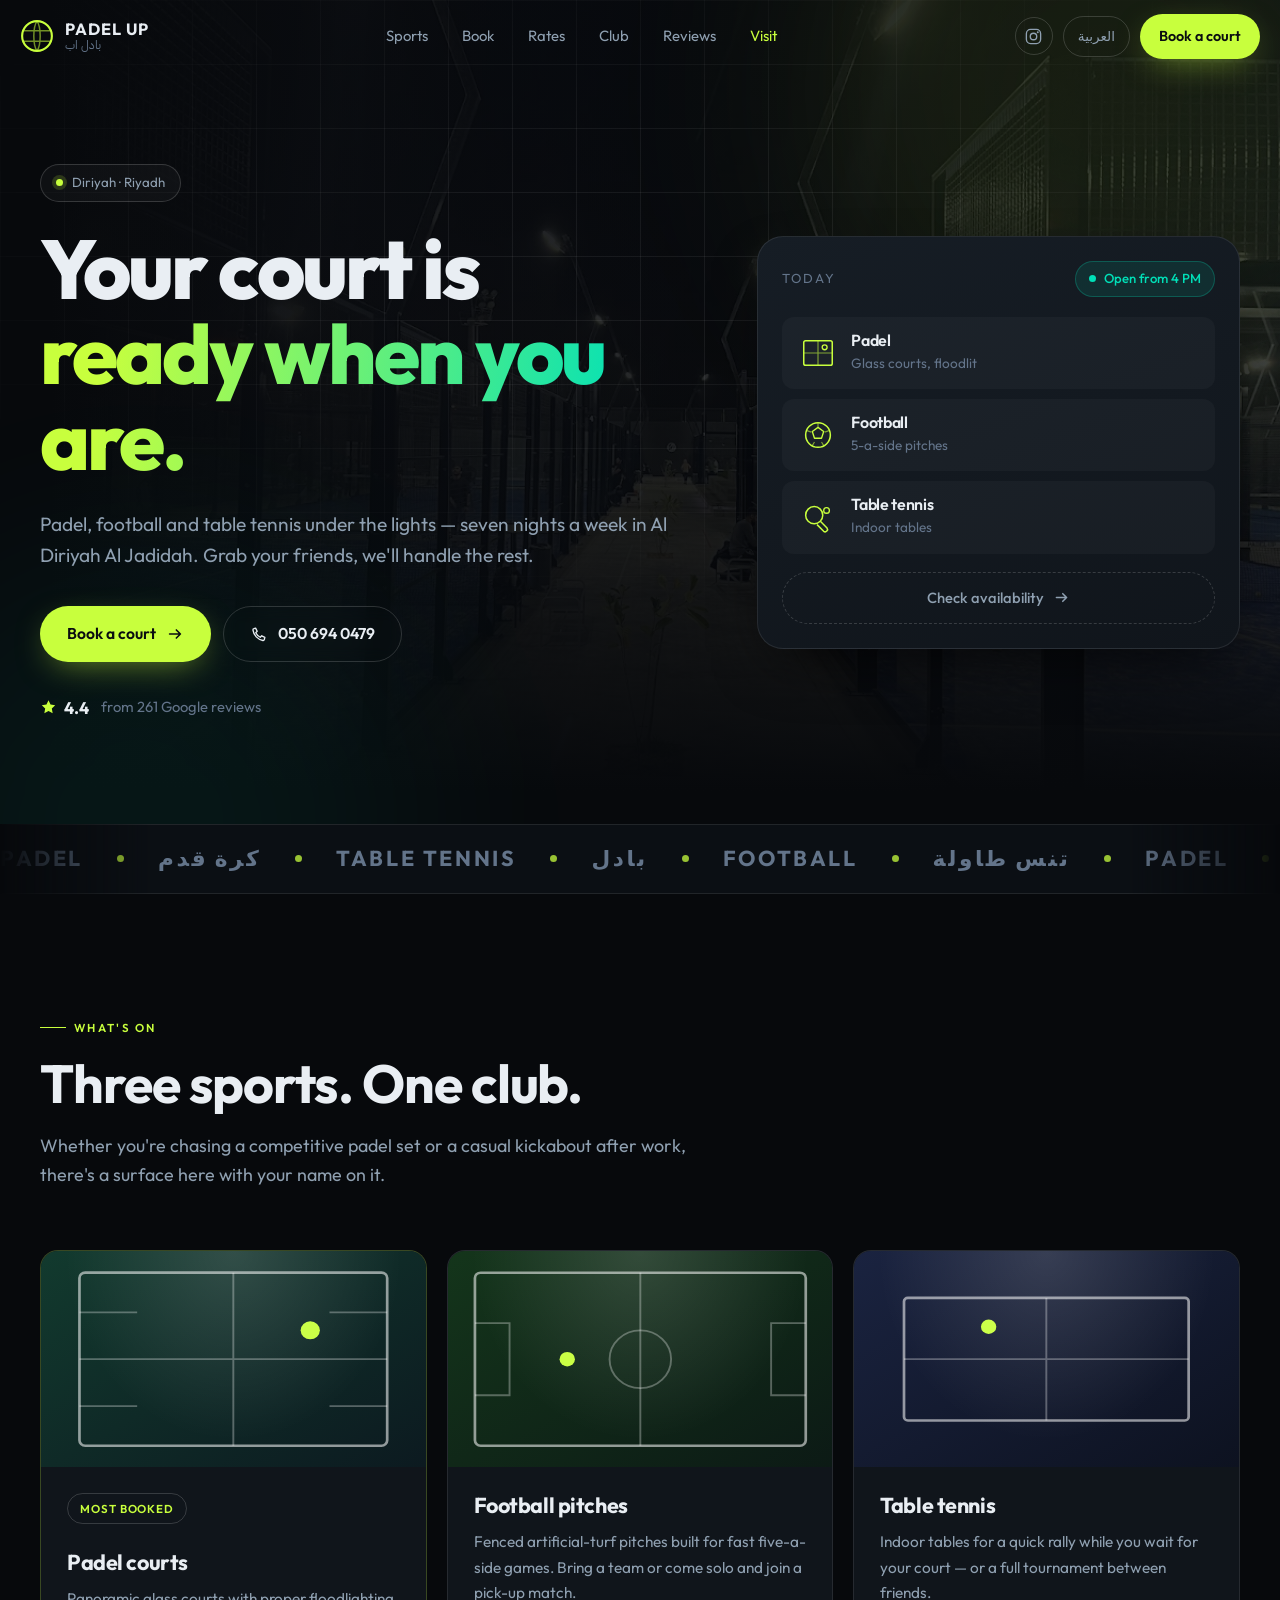
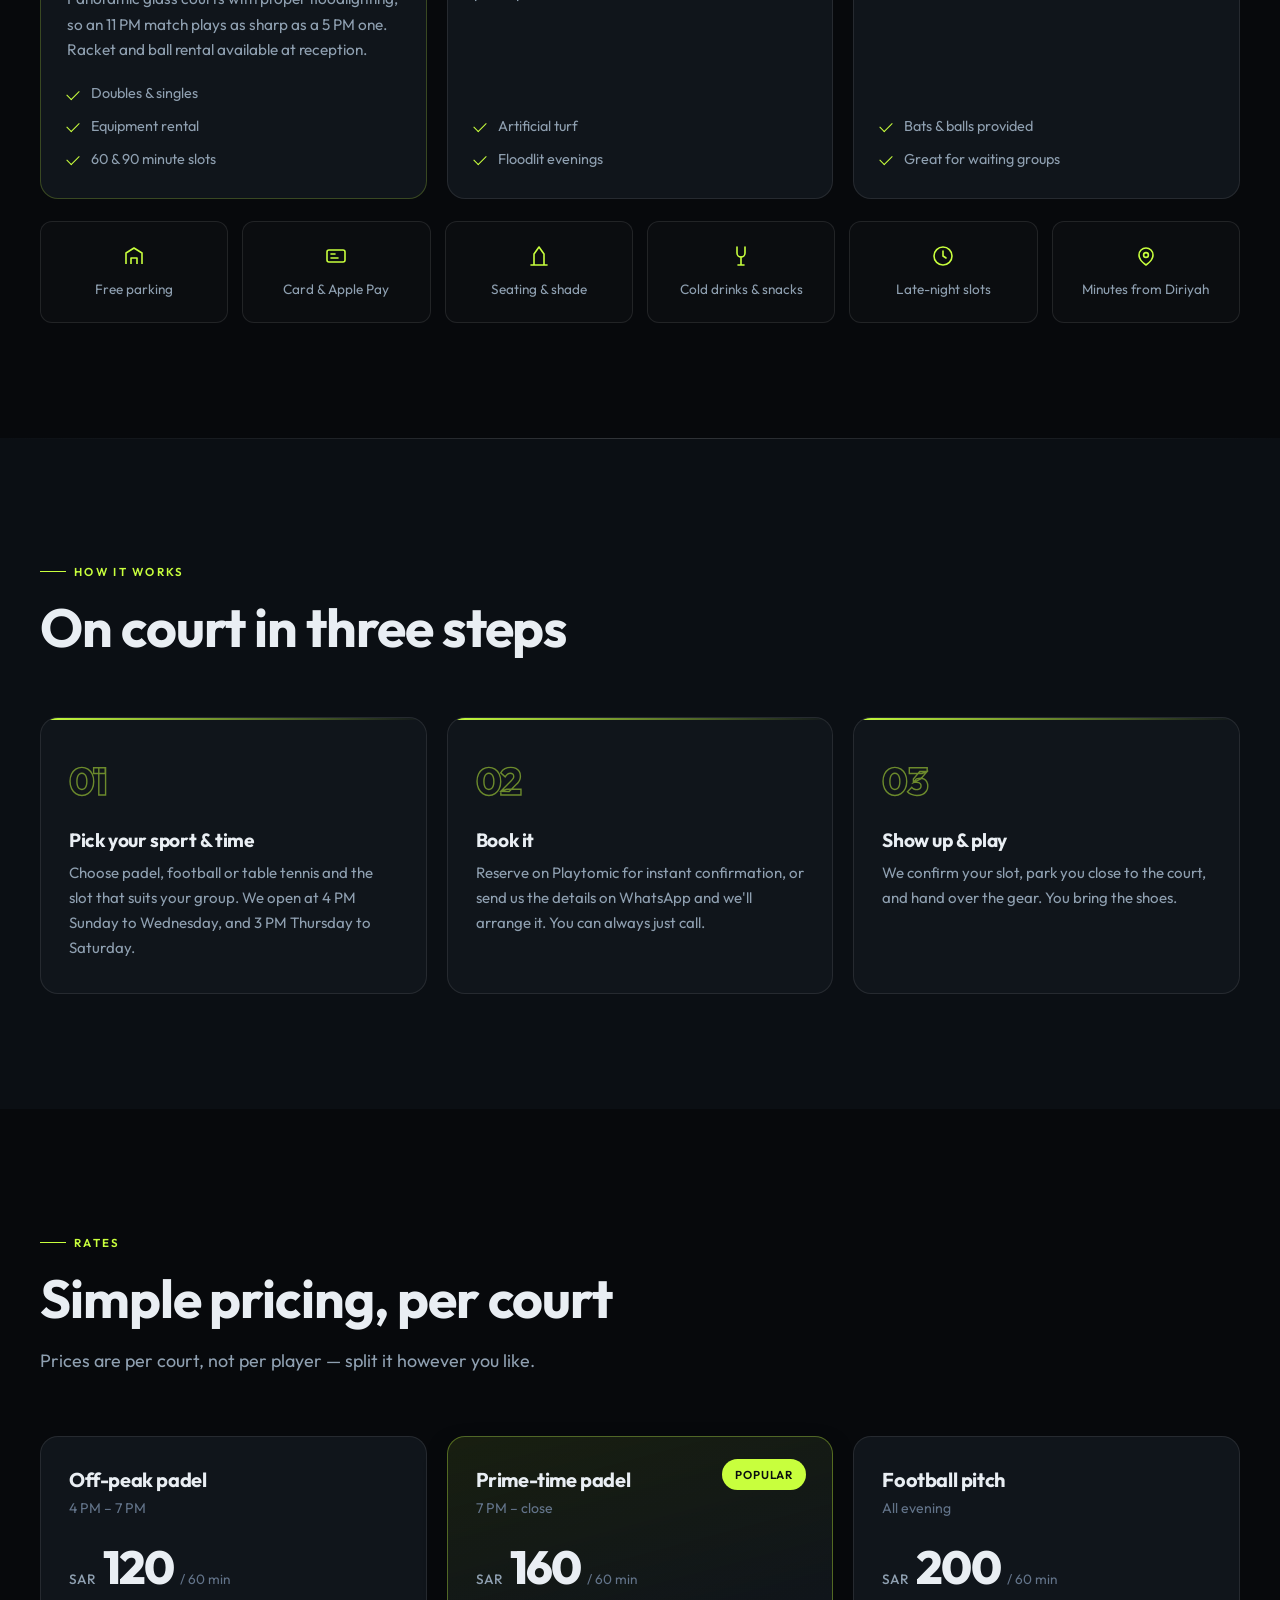
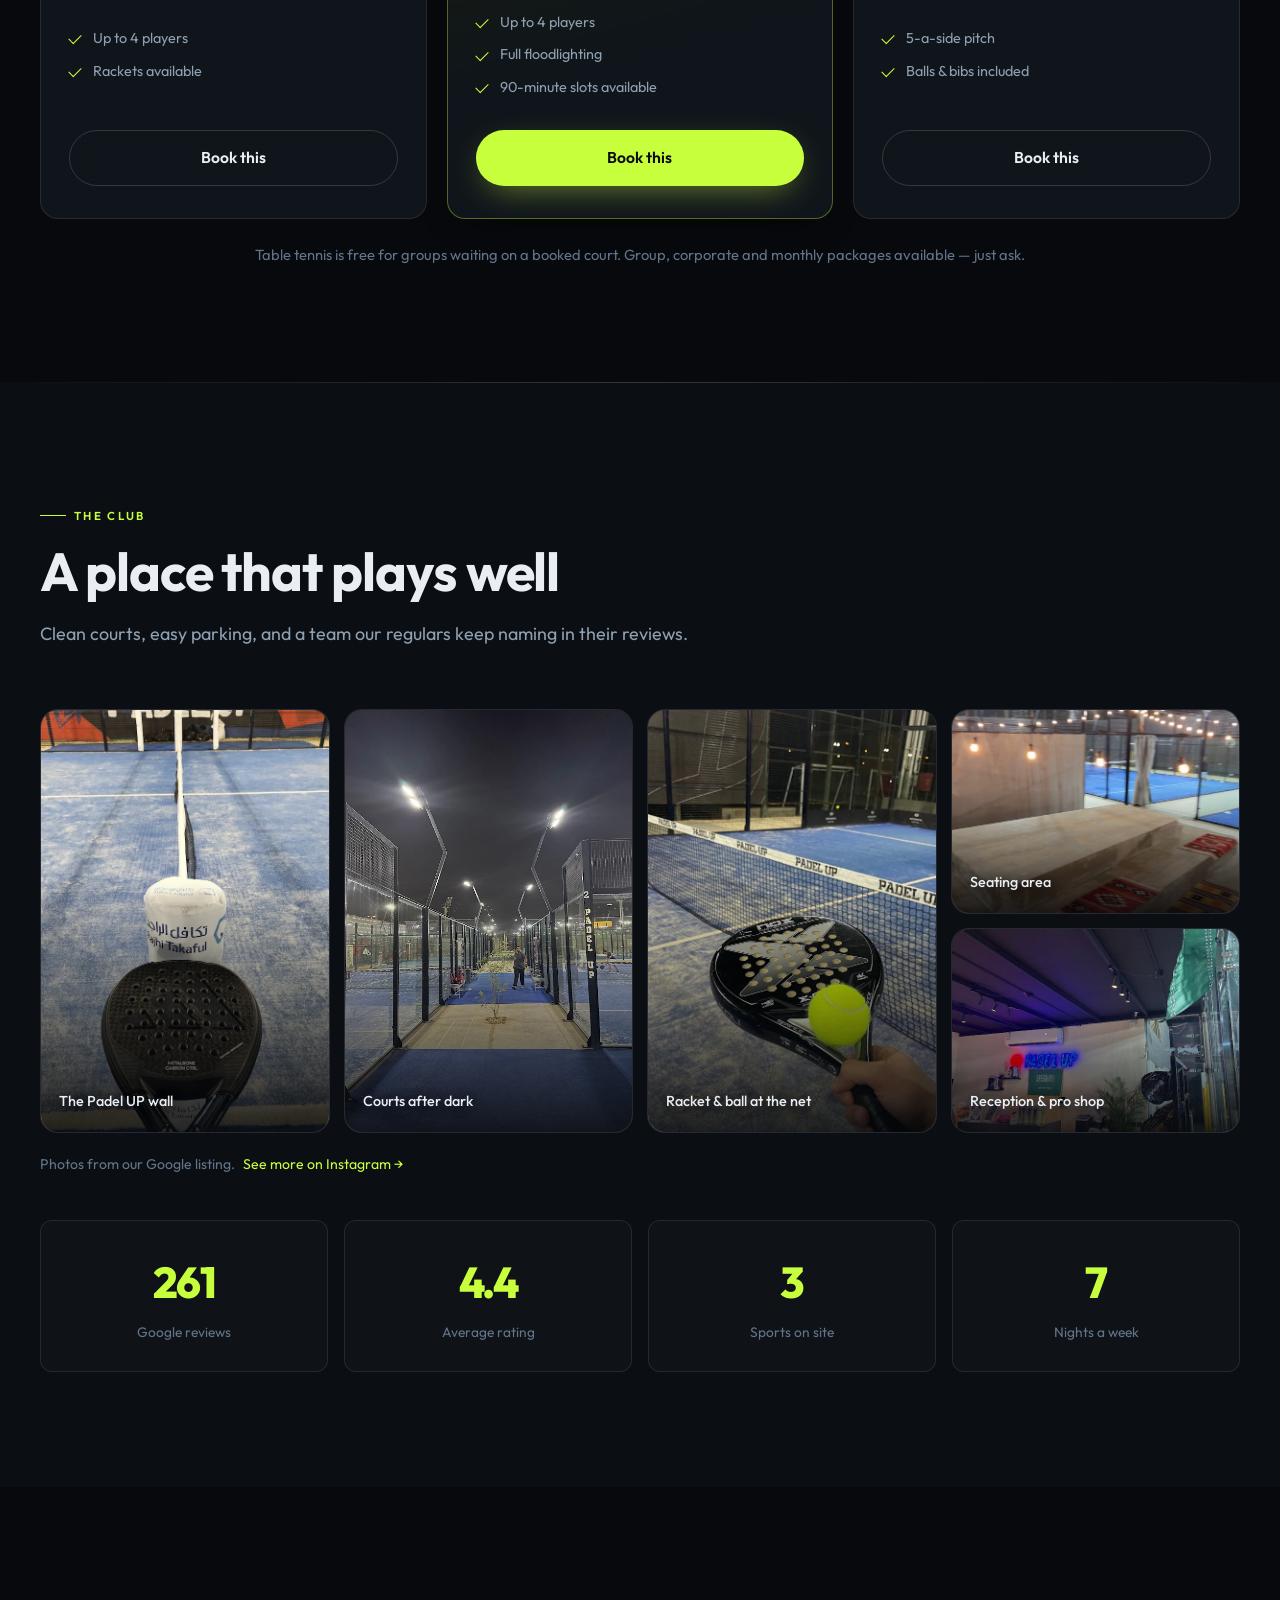
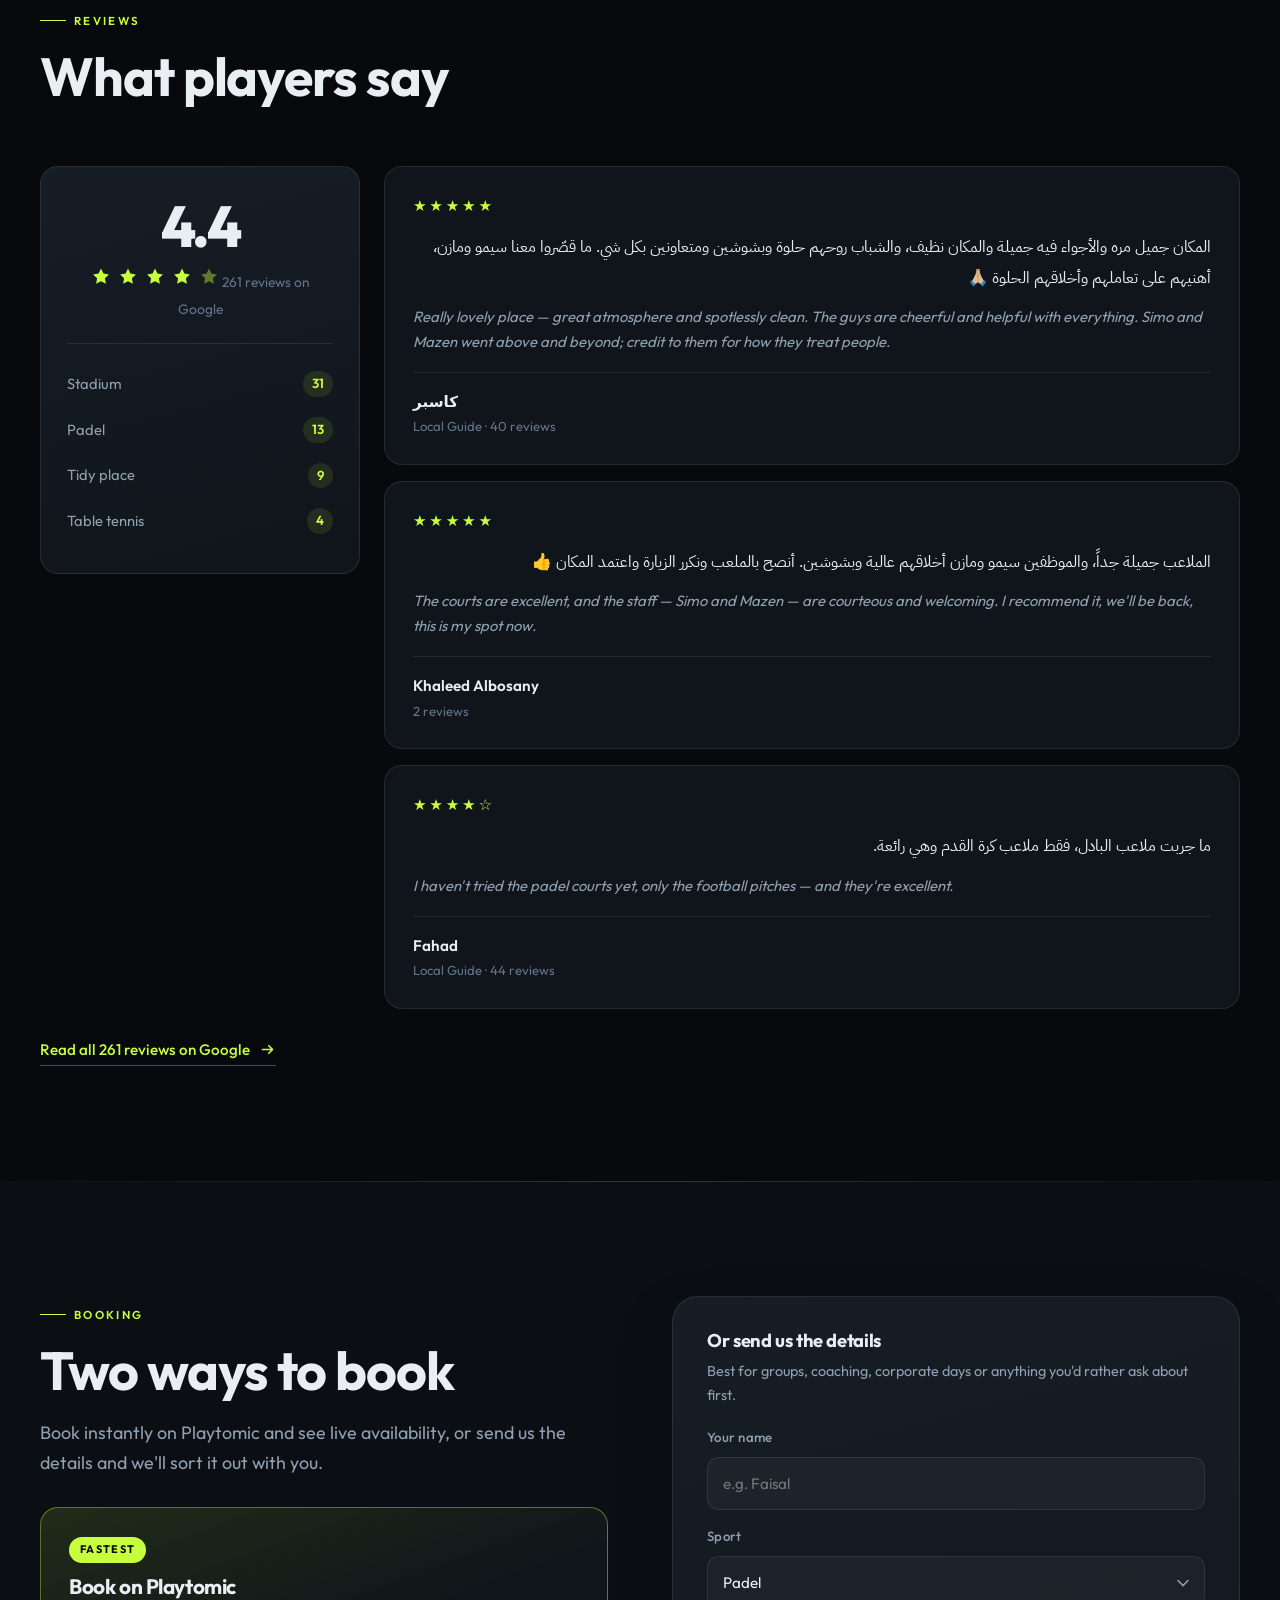
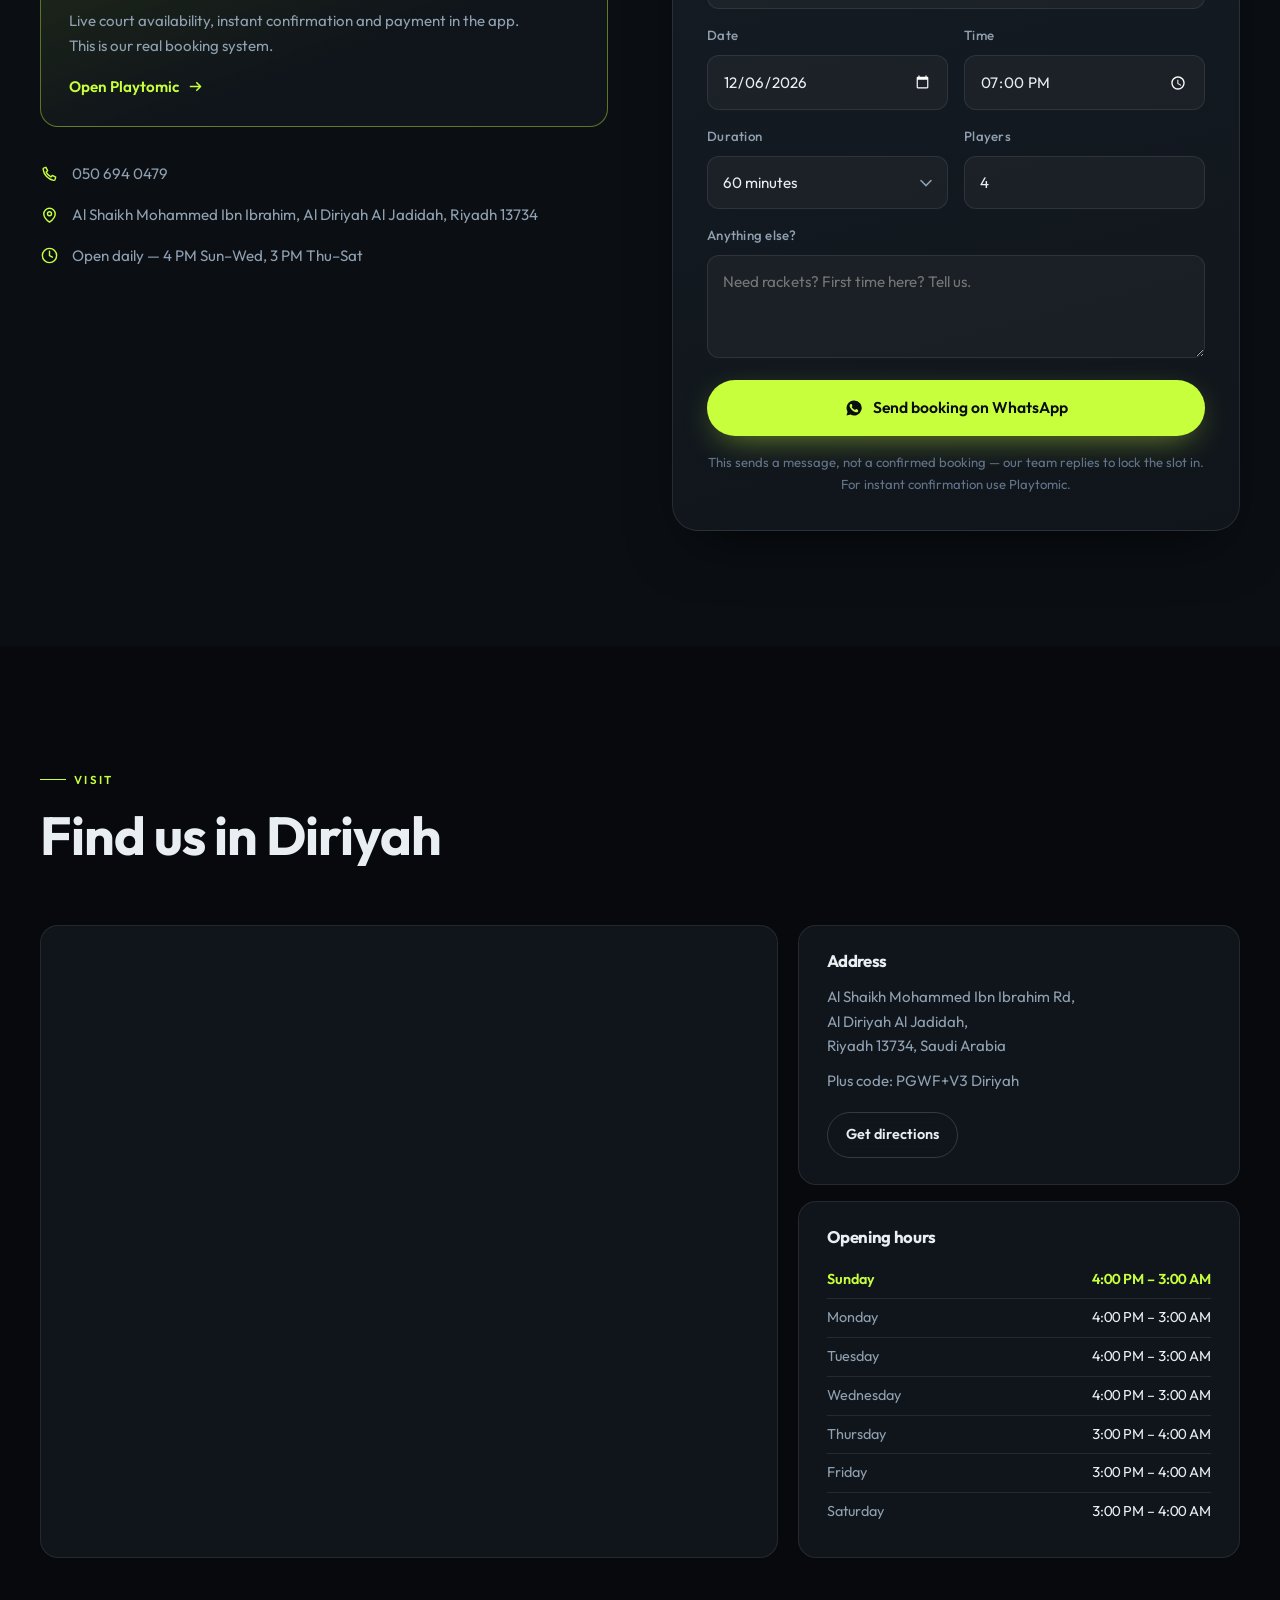
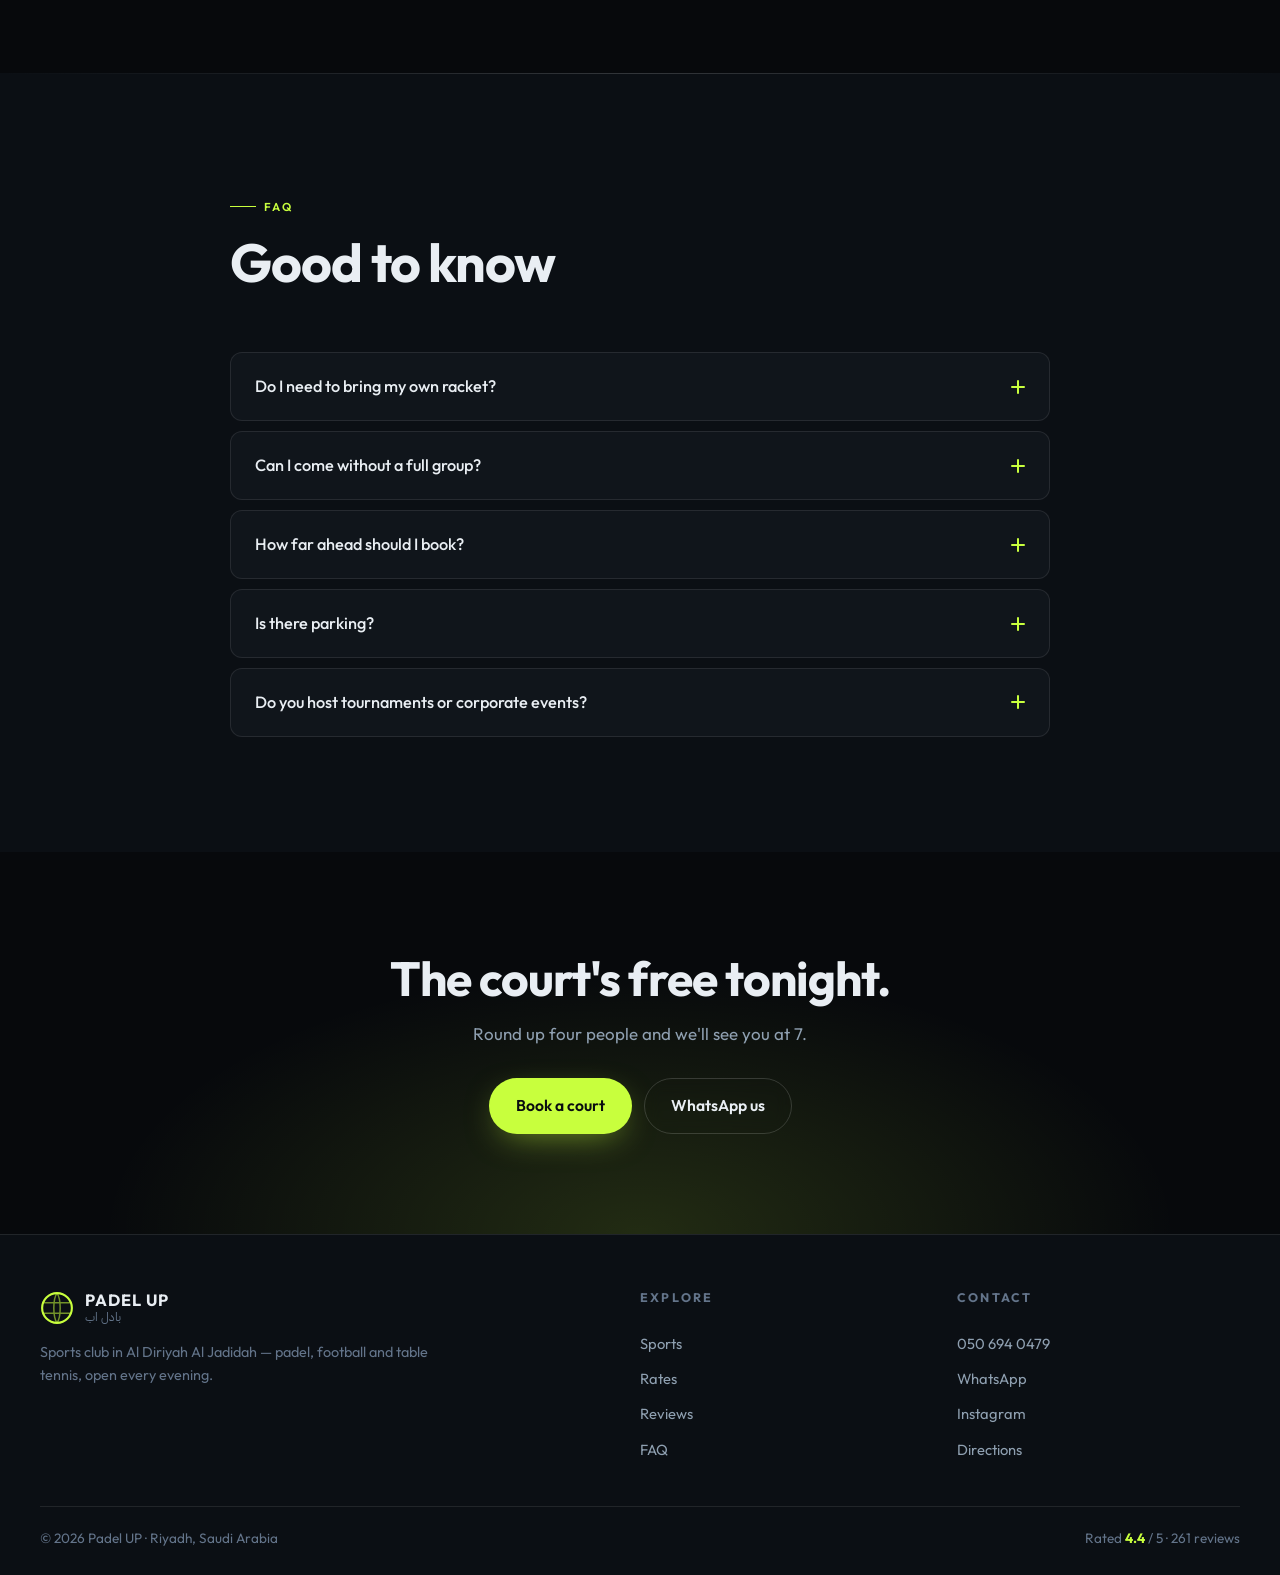
==== index.html @ 72567802 "Add live URL metadata and publish to GitHub Pages Pages serves from main / root at https://ribalb.gi" ====
<!DOCTYPE html>
<html lang="en" dir="ltr">
<head>
<meta charset="UTF-8" />
<meta name="viewport" content="width=device-width, initial-scale=1, viewport-fit=cover" />
<title>Padel UP · بادل اب — Padel, Football & Table Tennis in Diriyah, Riyadh</title>
<meta name="description" content="Padel UP is a sports club in Al Diriyah Al Jadidah, Riyadh — padel courts, football pitches and table tennis. Rated 4.4 by 261 visitors. Book your court today." />
<meta name="theme-color" content="#07090c" />

<meta property="og:type" content="business.business" />
<meta property="og:title" content="Padel UP · بادل اب — Sports Club in Diriyah, Riyadh" />
<meta property="og:description" content="Padel courts, football pitches and table tennis in Al Diriyah Al Jadidah. Open daily from 4 PM." />
<meta property="og:locale" content="en_US" />
<meta property="og:locale:alternate" content="ar_SA" />
<!-- Absolute URLs are required here. Update both if the site moves to a custom domain. -->
<meta property="og:url" content="https://ribalb.github.io/padel-up-website/" />
<meta property="og:image" content="https://ribalb.github.io/padel-up-website/assets/img/courts-avenue-1200.webp" />
<meta property="og:image:alt" content="Floodlit blue padel courts at Padel UP in Diriyah, Riyadh" />
<meta name="twitter:card" content="summary_large_image" />
<link rel="canonical" href="https://ribalb.github.io/padel-up-website/" />

<link rel="preconnect" href="https://fonts.googleapis.com" />
<link rel="preconnect" href="https://fonts.gstatic.com" crossorigin />
<link href="https://fonts.googleapis.com/css2?family=Outfit:wght@300;400;500;600;700;800&family=IBM+Plex+Sans+Arabic:wght@300;400;500;600;700&display=swap" rel="stylesheet" />
<link rel="stylesheet" href="assets/css/styles.css" />
<link rel="icon" href="assets/img/favicon.svg" type="image/svg+xml" />

<script type="application/ld+json">
{
  "@context": "https://schema.org",
  "@type": "SportsActivityLocation",
  "name": "Padel UP",
  "alternateName": "بادل اب",
  "description": "Sports club in Diriyah, Riyadh offering padel courts, football pitches and table tennis.",
  "telephone": "+966506940479",
  "address": {
    "@type": "PostalAddress",
    "streetAddress": "Al Shaikh Mohammed Ibn Ibrahim, Al Diriyah Al Jadidah",
    "addressLocality": "Riyadh",
    "postalCode": "13734",
    "addressCountry": "SA"
  },
  "aggregateRating": {
    "@type": "AggregateRating",
    "ratingValue": "4.4",
    "reviewCount": "261",
    "bestRating": "5"
  },
  "openingHoursSpecification": [
    { "@type": "OpeningHoursSpecification", "dayOfWeek": ["Sunday","Monday","Tuesday","Wednesday"], "opens": "16:00", "closes": "03:00" },
    { "@type": "OpeningHoursSpecification", "dayOfWeek": ["Thursday","Friday","Saturday"], "opens": "15:00", "closes": "04:00" }
  ],
  "sameAs": ["https://www.instagram.com/padel_up/", "https://playtomic.com/clubs/padel-up-riyadh"],
  "potentialAction": {
    "@type": "ReserveAction",
    "target": {
      "@type": "EntryPoint",
      "urlTemplate": "https://playtomic.com/clubs/padel-up-riyadh",
      "actionPlatform": ["http://schema.org/DesktopWebPlatform", "http://schema.org/MobileWebPlatform"]
    },
    "result": { "@type": "Reservation", "name": "Court booking" }
  },
  "sport": ["Padel", "Football", "Table Tennis"]
}
</script>
</head>
<body>

<a class="skip-link" href="#main" data-en="Skip to content" data-ar="تخطي إلى المحتوى">Skip to content</a>

<!-- ================= NAV ================= -->
<header class="nav" id="nav">
  <div class="container nav__inner">
    <a class="brand" href="#top" aria-label="Padel UP home">
      <span class="brand__mark" aria-hidden="true">
        <svg viewBox="0 0 32 32" fill="none"><circle cx="16" cy="16" r="14" stroke="currentColor" stroke-width="2"/><path d="M16 2c4 5.5 4 22.5 0 28M16 2C12 7.5 12 24.5 16 30M2.6 11h26.8M2.6 21h26.8" stroke="currentColor" stroke-width="1.4" opacity=".55"/></svg>
      </span>
      <span class="brand__text">
        <strong>PADEL&nbsp;UP</strong>
        <em>بادل اب</em>
      </span>
    </a>

    <nav class="nav__links" id="navLinks" aria-label="Main">
      <a href="#sports"   data-en="Sports"    data-ar="الرياضات">Sports</a>
      <a href="#booking"  data-en="Book"      data-ar="الحجز">Book</a>
      <a href="#rates"    data-en="Rates"     data-ar="الأسعار">Rates</a>
      <a href="#gallery"  data-en="Club"      data-ar="النادي">Club</a>
      <a href="#reviews"  data-en="Reviews"   data-ar="التقييمات">Reviews</a>
      <a href="#visit"    data-en="Visit"     data-ar="الموقع">Visit</a>
    </nav>

    <div class="nav__actions">
      <a class="iconbtn" href="https://www.instagram.com/padel_up/" target="_blank" rel="noopener" aria-label="Padel UP on Instagram">
        <svg viewBox="0 0 24 24" fill="none" aria-hidden="true"><rect x="3" y="3" width="18" height="18" rx="5.4" stroke="currentColor" stroke-width="1.7"/><circle cx="12" cy="12" r="4.1" stroke="currentColor" stroke-width="1.7"/><circle cx="17.4" cy="6.6" r="1.2" fill="currentColor"/></svg>
      </a>
      <button class="langbtn" id="langToggle" type="button" aria-label="Switch language">
        <span data-lang-label>العربية</span>
      </button>
      <a class="btn btn--primary btn--sm" href="https://playtomic.com/clubs/padel-up-riyadh" target="_blank" rel="noopener" data-en="Book a court" data-ar="احجز ملعب">Book a court</a>
      <button class="burger" id="burger" type="button" aria-label="Menu" aria-expanded="false" aria-controls="navLinks">
        <span></span><span></span><span></span>
      </button>
    </div>
  </div>
</header>

<main id="main">

<!-- ================= HERO ================= -->
<section class="hero" id="top">
  <div class="hero__bg" aria-hidden="true">
    <img class="hero__photo"
         src="assets/img/courts-avenue-1200.webp"
         srcset="assets/img/courts-avenue-600.webp 600w, assets/img/courts-avenue-1200.webp 1200w"
         sizes="100vw" width="1200" height="900" fetchpriority="high" decoding="async" alt="" />
    <div class="hero__scrim"></div>
    <div class="hero__glow hero__glow--a"></div>
    <div class="hero__glow hero__glow--b"></div>
    <div class="hero__grid"></div>
  </div>

  <div class="container hero__inner">
    <div class="hero__copy">
      <p class="eyebrow reveal">
        <span class="dot" aria-hidden="true"></span>
        <span data-en="Diriyah · Riyadh" data-ar="الدرعية · الرياض">Diriyah · Riyadh</span>
      </p>

      <h1 class="hero__title">
        <span class="reveal" data-en="Your court is" data-ar="ملعبك جاهز">Your court is</span>
        <span class="reveal grad" data-en="ready when you are." data-ar="متى ما كنت جاهز.">ready when you are.</span>
      </h1>

      <p class="hero__lede reveal" data-en="Padel, football and table tennis under the lights — seven nights a week in Al Diriyah Al Jadidah. Grab your friends, we'll handle the rest." data-ar="بادل، كرة قدم، وتنس طاولة تحت الأضواء — كل أيام الأسبوع في الدرعية الجديدة. جهّز شلتك وإحنا نتكفل بالباقي.">Padel, football and table tennis under the lights — seven nights a week in Al Diriyah Al Jadidah. Grab your friends, we'll handle the rest.</p>

      <div class="hero__cta reveal">
        <a class="btn btn--primary" href="https://playtomic.com/clubs/padel-up-riyadh" target="_blank" rel="noopener">
          <span data-en="Book a court" data-ar="احجز ملعب">Book a court</span>
          <svg class="btn__arrow" viewBox="0 0 20 20" fill="none" aria-hidden="true"><path d="M4 10h12m0 0-4.5-4.5M16 10l-4.5 4.5" stroke="currentColor" stroke-width="1.8" stroke-linecap="round" stroke-linejoin="round"/></svg>
        </a>
        <a class="btn btn--ghost" href="tel:+966506940479">
          <svg viewBox="0 0 20 20" fill="none" aria-hidden="true"><path d="M6.2 3.5 8 7l-1.6 1.6a11 11 0 0 0 5 5L13 12l3.5 1.8-.6 2.4a1.4 1.4 0 0 1-1.6 1A13.6 13.6 0 0 1 3.3 5.7a1.4 1.4 0 0 1 1-1.6l1.9-.6Z" stroke="currentColor" stroke-width="1.5" stroke-linejoin="round"/></svg>
          <span dir="ltr">050 694 0479</span>
        </a>
      </div>

      <div class="hero__proof reveal">
        <div class="stars" role="img" aria-label="Rated 4.4 out of 5">
          <svg viewBox="0 0 20 20" aria-hidden="true"><path d="m10 1.6 2.4 5 5.5.8-4 3.9 1 5.5-4.9-2.6-4.9 2.6 1-5.5-4-3.9 5.5-.8 2.4-5Z"/></svg>
          <strong>4.4</strong>
        </div>
        <span class="hero__proof-text" data-en="from 261 Google reviews" data-ar="من ٢٦١ تقييم على قوقل">from 261 Google reviews</span>
      </div>
    </div>

    <aside class="hero__panel reveal" aria-label="Club status">
      <div class="panel">
        <div class="panel__row">
          <span class="panel__label" data-en="Today" data-ar="اليوم">Today</span>
          <span class="pill pill--live"><span class="pill__dot"></span><span id="todayHours" data-en="Open from 4 PM" data-ar="نفتح ٤ عصراً">Open from 4 PM</span></span>
        </div>

        <div class="panel__courts">
          <article class="courtcard">
            <div class="courtcard__icon">
              <svg viewBox="0 0 40 40" fill="none" aria-hidden="true"><rect x="5" y="7" width="30" height="26" rx="2" stroke="currentColor" stroke-width="1.6"/><path d="M20 7v26M5 20h30" stroke="currentColor" stroke-width="1.2" opacity=".6"/><circle cx="27" cy="14" r="2.6" stroke="currentColor" stroke-width="1.4"/></svg>
            </div>
            <h3 data-en="Padel" data-ar="بادل">Padel</h3>
            <p data-en="Glass courts, floodlit" data-ar="ملاعب زجاجية مضاءة">Glass courts, floodlit</p>
          </article>

          <article class="courtcard">
            <div class="courtcard__icon">
              <svg viewBox="0 0 40 40" fill="none" aria-hidden="true"><circle cx="20" cy="20" r="13" stroke="currentColor" stroke-width="1.6"/><path d="m20 12 6 4.4-2.3 7h-7.4l-2.3-7L20 12Z" stroke="currentColor" stroke-width="1.4" stroke-linejoin="round"/><path d="M20 7v5m-11.6 3.4 4.6 1.6M31.6 15.4l-4.6 1.6M13.5 32l2.8-4.6m7.4 0L26.5 32" stroke="currentColor" stroke-width="1.2" opacity=".6"/></svg>
            </div>
            <h3 data-en="Football" data-ar="كرة قدم">Football</h3>
            <p data-en="5-a-side pitches" data-ar="ملاعب خماسية">5-a-side pitches</p>
          </article>

          <article class="courtcard">
            <div class="courtcard__icon">
              <svg viewBox="0 0 40 40" fill="none" aria-hidden="true"><circle cx="16" cy="17" r="9" stroke="currentColor" stroke-width="1.6"/><path d="m22.5 23.5 7 7a2.5 2.5 0 0 1-3.5 3.5l-7-7" stroke="currentColor" stroke-width="1.6" stroke-linejoin="round"/><circle cx="29" cy="12" r="3" stroke="currentColor" stroke-width="1.4"/></svg>
            </div>
            <h3 data-en="Table tennis" data-ar="تنس طاولة">Table tennis</h3>
            <p data-en="Indoor tables" data-ar="طاولات داخلية">Indoor tables</p>
          </article>
        </div>

        <a class="panel__cta" href="https://playtomic.com/clubs/padel-up-riyadh" target="_blank" rel="noopener">
          <span data-en="Check availability" data-ar="تحقق من التوفر">Check availability</span>
          <svg viewBox="0 0 20 20" fill="none" aria-hidden="true"><path d="M4 10h12m0 0-4.5-4.5M16 10l-4.5 4.5" stroke="currentColor" stroke-width="1.8" stroke-linecap="round" stroke-linejoin="round"/></svg>
        </a>
      </div>
    </aside>
  </div>
</section>

<!-- ================= MARQUEE ================= -->
<div class="marquee" aria-hidden="true">
  <div class="marquee__track">
    <span>PADEL</span><i></i><span>كرة قدم</span><i></i><span>TABLE TENNIS</span><i></i><span>بادل</span><i></i><span>FOOTBALL</span><i></i><span>تنس طاولة</span><i></i>
    <span>PADEL</span><i></i><span>كرة قدم</span><i></i><span>TABLE TENNIS</span><i></i><span>بادل</span><i></i><span>FOOTBALL</span><i></i><span>تنس طاولة</span><i></i>
  </div>
</div>

<!-- ================= SPORTS ================= -->
<section class="section" id="sports">
  <div class="container">
    <header class="sechead reveal">
      <p class="kicker" data-en="What's on" data-ar="ماذا نقدم">What's on</p>
      <h2 class="sectitle" data-en="Three sports. One club." data-ar="ثلاث رياضات. نادٍ واحد.">Three sports. One club.</h2>
      <p class="secsub" data-en="Whether you're chasing a competitive padel set or a casual kickabout after work, there's a surface here with your name on it." data-ar="سواء كنت تبحث عن مباراة بادل تنافسية أو لعبة كرة بعد الدوام، بتلقى عندنا الملعب المناسب لك.">Whether you're chasing a competitive padel set or a casual kickabout after work, there's a surface here with your name on it.</p>
    </header>

    <div class="cards">
      <article class="card card--feature reveal">
        <div class="card__art card__art--padel" aria-hidden="true">
          <svg viewBox="0 0 200 120" preserveAspectRatio="none">
            <rect x="20" y="12" width="160" height="96" rx="3" class="ln"/>
            <path d="M100 12v96M20 60h160M20 34h30M150 34h30M20 86h30M150 86h30" class="ln ln--thin"/>
            <circle cx="140" cy="44" r="5" class="ball"/>
          </svg>
        </div>
        <div class="card__body">
          <span class="tag" data-en="Most booked" data-ar="الأكثر حجزاً">Most booked</span>
          <h3 data-en="Padel courts" data-ar="ملاعب البادل">Padel courts</h3>
          <p data-en="Panoramic glass courts with proper floodlighting, so an 11 PM match plays as sharp as a 5 PM one. Racket and ball rental available at reception." data-ar="ملاعب زجاجية بانورامية بإضاءة قوية، تلعب الساعة ١١ ليلاً بنفس وضوح الساعة ٥ عصراً. يتوفر تأجير مضارب وكرات في الاستقبال.">Panoramic glass courts with proper floodlighting, so an 11 PM match plays as sharp as a 5 PM one. Racket and ball rental available at reception.</p>
          <ul class="ticks">
            <li data-en="Doubles &amp; singles" data-ar="زوجي وفردي">Doubles &amp; singles</li>
            <li data-en="Equipment rental" data-ar="تأجير المعدات">Equipment rental</li>
            <li data-en="60 &amp; 90 minute slots" data-ar="حجوزات ٦٠ و ٩٠ دقيقة">60 &amp; 90 minute slots</li>
          </ul>
        </div>
      </article>

      <article class="card reveal">
        <div class="card__art card__art--football" aria-hidden="true">
          <svg viewBox="0 0 200 120" preserveAspectRatio="none">
            <rect x="14" y="12" width="172" height="96" rx="3" class="ln"/>
            <path d="M100 12v96" class="ln ln--thin"/>
            <circle cx="100" cy="60" r="16" class="ln ln--thin" fill="none"/>
            <path d="M14 40h18v40H14M186 40h-18v40h18" class="ln ln--thin" fill="none"/>
            <circle cx="62" cy="60" r="4" class="ball"/>
          </svg>
        </div>
        <div class="card__body">
          <h3 data-en="Football pitches" data-ar="ملاعب كرة القدم">Football pitches</h3>
          <p data-en="Fenced artificial-turf pitches built for fast five-a-side games. Bring a team or come solo and join a pick-up match." data-ar="ملاعب عشب صناعي مسوّرة مصممة للمباريات الخماسية السريعة. تعال بفريقك أو انضم لمباراة مفتوحة.">Fenced artificial-turf pitches built for fast five-a-side games. Bring a team or come solo and join a pick-up match.</p>
          <ul class="ticks">
            <li data-en="Artificial turf" data-ar="عشب صناعي">Artificial turf</li>
            <li data-en="Floodlit evenings" data-ar="إضاءة ليلية">Floodlit evenings</li>
          </ul>
        </div>
      </article>

      <article class="card reveal">
        <div class="card__art card__art--tt" aria-hidden="true">
          <svg viewBox="0 0 200 120" preserveAspectRatio="none">
            <rect x="26" y="26" width="148" height="68" rx="2" class="ln"/>
            <path d="M100 26v68M26 60h148" class="ln ln--thin"/>
            <circle cx="70" cy="42" r="4" class="ball"/>
          </svg>
        </div>
        <div class="card__body">
          <h3 data-en="Table tennis" data-ar="تنس الطاولة">Table tennis</h3>
          <p data-en="Indoor tables for a quick rally while you wait for your court — or a full tournament between friends." data-ar="طاولات داخلية للعب السريع بينما تنتظر دورك — أو بطولة كاملة بين الأصدقاء.">Indoor tables for a quick rally while you wait for your court — or a full tournament between friends.</p>
          <ul class="ticks">
            <li data-en="Bats &amp; balls provided" data-ar="مضارب وكرات متوفرة">Bats &amp; balls provided</li>
            <li data-en="Great for waiting groups" data-ar="مثالية للمجموعات المنتظرة">Great for waiting groups</li>
          </ul>
        </div>
      </article>
    </div>

    <!-- amenities -->
    <ul class="amenities reveal">
      <li>
        <svg viewBox="0 0 24 24" fill="none" aria-hidden="true"><path d="M4 20V9l8-5 8 5v11" stroke="currentColor" stroke-width="1.6" stroke-linejoin="round"/><path d="M9 20v-6h6v6" stroke="currentColor" stroke-width="1.6" stroke-linejoin="round"/></svg>
        <span data-en="Free parking" data-ar="مواقف مجانية">Free parking</span>
      </li>
      <li>
        <svg viewBox="0 0 24 24" fill="none" aria-hidden="true"><rect x="3" y="6" width="18" height="12" rx="2" stroke="currentColor" stroke-width="1.6"/><path d="M7 10h4M7 14h7" stroke="currentColor" stroke-width="1.6" stroke-linecap="round"/></svg>
        <span data-en="Card &amp; Apple Pay" data-ar="بطاقات و Apple Pay">Card &amp; Apple Pay</span>
      </li>
      <li>
        <svg viewBox="0 0 24 24" fill="none" aria-hidden="true"><path d="M7 21V10l5-7 5 7v11" stroke="currentColor" stroke-width="1.6" stroke-linejoin="round"/><path d="M4 21h16" stroke="currentColor" stroke-width="1.6" stroke-linecap="round"/></svg>
        <span data-en="Seating &amp; shade" data-ar="جلسات ومظلات">Seating &amp; shade</span>
      </li>
      <li>
        <svg viewBox="0 0 24 24" fill="none" aria-hidden="true"><path d="M8 3v6a4 4 0 0 0 8 0V3" stroke="currentColor" stroke-width="1.6" stroke-linecap="round"/><path d="M12 13v8M9 21h6" stroke="currentColor" stroke-width="1.6" stroke-linecap="round"/></svg>
        <span data-en="Cold drinks &amp; snacks" data-ar="مشروبات باردة وسناكس">Cold drinks &amp; snacks</span>
      </li>
      <li>
        <svg viewBox="0 0 24 24" fill="none" aria-hidden="true"><circle cx="12" cy="12" r="9" stroke="currentColor" stroke-width="1.6"/><path d="M12 7v5l3 2" stroke="currentColor" stroke-width="1.6" stroke-linecap="round"/></svg>
        <span data-en="Late-night slots" data-ar="حجوزات متأخرة">Late-night slots</span>
      </li>
      <li>
        <svg viewBox="0 0 24 24" fill="none" aria-hidden="true"><path d="M12 21s7-4.5 7-10a7 7 0 1 0-14 0c0 5.5 7 10 7 10Z" stroke="currentColor" stroke-width="1.6" stroke-linejoin="round"/><circle cx="12" cy="11" r="2.4" stroke="currentColor" stroke-width="1.6"/></svg>
        <span data-en="Minutes from Diriyah" data-ar="دقائق من الدرعية">Minutes from Diriyah</span>
      </li>
    </ul>
  </div>
</section>

<!-- ================= HOW / STEPS ================= -->
<section class="section section--alt" id="how">
  <div class="container">
    <header class="sechead reveal">
      <p class="kicker" data-en="How it works" data-ar="كيف تحجز">How it works</p>
      <h2 class="sectitle" data-en="On court in three steps" data-ar="في الملعب بثلاث خطوات">On court in three steps</h2>
    </header>

    <ol class="steps">
      <li class="step reveal">
        <span class="step__num">01</span>
        <h3 data-en="Pick your sport &amp; time" data-ar="اختر رياضتك ووقتك">Pick your sport &amp; time</h3>
        <p data-en="Choose padel, football or table tennis and the slot that suits your group. We open at 4 PM Sunday to Wednesday, and 3 PM Thursday to Saturday." data-ar="اختر البادل أو كرة القدم أو تنس الطاولة والوقت المناسب لمجموعتك. نفتح ٤ عصراً من الأحد للأربعاء، و٣ عصراً من الخميس للسبت.">Choose padel, football or table tennis and the slot that suits your group. We open at 4 PM Sunday to Wednesday, and 3 PM Thursday to Saturday.</p>
      </li>
      <li class="step reveal">
        <span class="step__num">02</span>
        <h3 data-en="Book it" data-ar="ثبّت الحجز">Book it</h3>
        <p data-en="Reserve on Playtomic for instant confirmation, or send us the details on WhatsApp and we'll arrange it. You can always just call." data-ar="احجز عبر بلايتوميك للتأكيد الفوري، أو أرسل التفاصيل على واتساب ونرتبها لك. وتقدر تتصل فينا مباشرة.">Reserve on Playtomic for instant confirmation, or send us the details on WhatsApp and we'll arrange it. You can always just call.</p>
      </li>
      <li class="step reveal">
        <span class="step__num">03</span>
        <h3 data-en="Show up &amp; play" data-ar="احضر والعب">Show up &amp; play</h3>
        <p data-en="We confirm your slot, park you close to the court, and hand over the gear. You bring the shoes." data-ar="نأكد لك الحجز، ونوفر لك موقف قريب، ونسلمك المعدات. أنت بس جيب الأحذية.">We confirm your slot, park you close to the court, and hand over the gear. You bring the shoes.</p>
      </li>
    </ol>
  </div>
</section>

<!-- ================= RATES ================= -->
<section class="section" id="rates">
  <div class="container">
    <header class="sechead reveal">
      <p class="kicker" data-en="Rates" data-ar="الأسعار">Rates</p>
      <h2 class="sectitle" data-en="Simple pricing, per court" data-ar="أسعار واضحة، لكل ملعب">Simple pricing, per court</h2>
      <p class="secsub" data-en="Prices are per court, not per player — split it however you like." data-ar="الأسعار لكل ملعب وليس لكل لاعب — قسّموها بينكم كيف ما تحبون.">Prices are per court, not per player — split it however you like.</p>
    </header>

    <!-- TODO(owner): replace the SAR figures below with your real rates. See README.md -->
    <div class="rates">
      <article class="rate reveal">
        <h3 data-en="Off-peak padel" data-ar="بادل خارج الذروة">Off-peak padel</h3>
        <p class="rate__when" data-en="4 PM – 7 PM" data-ar="٤ عصراً – ٧ مساءً">4 PM – 7 PM</p>
        <p class="rate__price"><span class="cur">SAR</span><span class="num">120</span><small data-en="/ 60 min" data-ar="/ ٦٠ دقيقة">/ 60 min</small></p>
        <ul class="ticks">
          <li data-en="Up to 4 players" data-ar="حتى ٤ لاعبين">Up to 4 players</li>
          <li data-en="Rackets available" data-ar="مضارب متوفرة">Rackets available</li>
        </ul>
        <a class="btn btn--ghost btn--full" href="https://playtomic.com/clubs/padel-up-riyadh" target="_blank" rel="noopener" data-en="Book this" data-ar="احجز الآن">Book this</a>
      </article>

      <article class="rate rate--hero reveal">
        <span class="tag tag--solid" data-en="Popular" data-ar="الأكثر طلباً">Popular</span>
        <h3 data-en="Prime-time padel" data-ar="بادل وقت الذروة">Prime-time padel</h3>
        <p class="rate__when" data-en="7 PM – close" data-ar="٧ مساءً – الإغلاق">7 PM – close</p>
        <p class="rate__price"><span class="cur">SAR</span><span class="num">160</span><small data-en="/ 60 min" data-ar="/ ٦٠ دقيقة">/ 60 min</small></p>
        <ul class="ticks">
          <li data-en="Up to 4 players" data-ar="حتى ٤ لاعبين">Up to 4 players</li>
          <li data-en="Full floodlighting" data-ar="إضاءة كاملة">Full floodlighting</li>
          <li data-en="90-minute slots available" data-ar="تتوفر حجوزات ٩٠ دقيقة">90-minute slots available</li>
        </ul>
        <a class="btn btn--primary btn--full" href="https://playtomic.com/clubs/padel-up-riyadh" target="_blank" rel="noopener" data-en="Book this" data-ar="احجز الآن">Book this</a>
      </article>

      <article class="rate reveal">
        <h3 data-en="Football pitch" data-ar="ملعب كرة قدم">Football pitch</h3>
        <p class="rate__when" data-en="All evening" data-ar="طوال المساء">All evening</p>
        <p class="rate__price"><span class="cur">SAR</span><span class="num">200</span><small data-en="/ 60 min" data-ar="/ ٦٠ دقيقة">/ 60 min</small></p>
        <ul class="ticks">
          <li data-en="5-a-side pitch" data-ar="ملعب خماسي">5-a-side pitch</li>
          <li data-en="Balls &amp; bibs included" data-ar="كرات وفانلات مشمولة">Balls &amp; bibs included</li>
        </ul>
        <a class="btn btn--ghost btn--full" href="https://playtomic.com/clubs/padel-up-riyadh" target="_blank" rel="noopener" data-en="Book this" data-ar="احجز الآن">Book this</a>
      </article>
    </div>

    <p class="rates__note reveal" data-en="Table tennis is free for groups waiting on a booked court. Group, corporate and monthly packages available — just ask." data-ar="تنس الطاولة مجاني للمجموعات المنتظرة على ملعب محجوز. تتوفر باقات للمجموعات والشركات والاشتراك الشهري — استفسر عنها.">Table tennis is free for groups waiting on a booked court. Group, corporate and monthly packages available — just ask.</p>
  </div>
</section>

<!-- ================= GALLERY ================= -->
<section class="section section--alt" id="gallery">
  <div class="container">
    <header class="sechead reveal">
      <p class="kicker" data-en="The club" data-ar="النادي">The club</p>
      <h2 class="sectitle" data-en="A place that plays well" data-ar="مكان يستاهل اللعب فيه">A place that plays well</h2>
      <p class="secsub" data-en="Clean courts, easy parking, and a team our regulars keep naming in their reviews." data-ar="ملاعب نظيفة، مواقف سهلة، وفريق عمل يذكره زوارنا دائماً في تقييماتهم.">Clean courts, easy parking, and a team our regulars keep naming in their reviews.</p>
    </header>

    <div class="gallery">
      <figure class="shot shot--tall reveal">
        <img src="assets/img/mural-600.webp"
             srcset="assets/img/mural-600.webp 600w, assets/img/mural-1200.webp 1200w"
             sizes="(max-width:560px) 50vw, (max-width:1080px) 33vw, 25vw"
             width="1200" height="2133" loading="lazy" decoding="async"
             alt="The painted PADEL UP wall behind a floodlit blue court" />
        <figcaption data-en="The Padel UP wall" data-ar="جدارية بادل اب">The Padel UP wall</figcaption>
      </figure>

      <figure class="shot shot--tall reveal">
        <img src="assets/img/courts-wide-600.webp"
             srcset="assets/img/courts-wide-600.webp 600w, assets/img/courts-wide-1200.webp 1200w"
             sizes="(max-width:560px) 50vw, (max-width:1080px) 33vw, 25vw"
             width="1200" height="1600" loading="lazy" decoding="async"
             alt="Players on floodlit blue padel courts either side of a walkway at night" />
        <figcaption data-en="Courts after dark" data-ar="الملاعب بعد المغرب">Courts after dark</figcaption>
      </figure>

      <figure class="shot shot--tall reveal">
        <img src="assets/img/net-detail-600.webp"
             srcset="assets/img/net-detail-600.webp 600w, assets/img/net-detail-1200.webp 1200w"
             sizes="(max-width:560px) 50vw, (max-width:1080px) 33vw, 25vw"
             width="1170" height="2080" loading="lazy" decoding="async"
             alt="A padel racket and ball held up at the net, PADEL UP branding along the net band" />
        <figcaption data-en="Racket &amp; ball at the net" data-ar="مضرب وكرة عند الشبكة">Racket &amp; ball at the net</figcaption>
      </figure>

      <figure class="shot reveal">
        <img src="assets/img/lounge-600.webp"
             srcset="assets/img/lounge-600.webp 600w, assets/img/lounge-1200.webp 1200w"
             sizes="(max-width:560px) 50vw, (max-width:1080px) 33vw, 25vw"
             width="720" height="1280" loading="lazy" decoding="async"
             alt="Concrete seating with Sadu-patterned rugs and festoon lights beside a court" />
        <figcaption data-en="Seating area" data-ar="منطقة الجلوس">Seating area</figcaption>
      </figure>

      <figure class="shot reveal">
        <img src="assets/img/reception-600.webp"
             srcset="assets/img/reception-600.webp 600w, assets/img/reception-1200.webp 1200w"
             sizes="(max-width:560px) 50vw, (max-width:1080px) 33vw, 25vw"
             width="1200" height="1600" loading="lazy" decoding="async"
             alt="Reception desk with a neon PADEL UP sign and rackets on the wall" />
        <figcaption data-en="Reception &amp; pro shop" data-ar="الاستقبال والمتجر">Reception &amp; pro shop</figcaption>
      </figure>
    </div>

    <p class="gallery__credit reveal">
      <span data-en="Photos from our Google listing." data-ar="الصور من صفحتنا على قوقل.">Photos from our Google listing.</span>
      <a href="https://www.instagram.com/padel_up/" target="_blank" rel="noopener" data-en="See more on Instagram →" data-ar="شاهد المزيد على إنستقرام ←">See more on Instagram →</a>
    </p>

    <div class="stats reveal">
      <div class="stat"><strong data-count="261">0</strong><span data-en="Google reviews" data-ar="تقييم على قوقل">Google reviews</span></div>
      <div class="stat"><strong data-count="4.4" data-decimals="1">0</strong><span data-en="Average rating" data-ar="متوسط التقييم">Average rating</span></div>
      <div class="stat"><strong data-count="3">0</strong><span data-en="Sports on site" data-ar="رياضات في الموقع">Sports on site</span></div>
      <div class="stat"><strong data-count="7">0</strong><span data-en="Nights a week" data-ar="أيام في الأسبوع">Nights a week</span></div>
    </div>
  </div>
</section>

<!-- ================= REVIEWS ================= -->
<section class="section" id="reviews">
  <div class="container">
    <header class="sechead reveal">
      <p class="kicker" data-en="Reviews" data-ar="آراء الزوار">Reviews</p>
      <h2 class="sectitle" data-en="What players say" data-ar="ماذا يقول اللاعبون">What players say</h2>
    </header>

    <div class="reviews">
      <div class="ratingbox reveal">
        <div class="ratingbox__score">
          <strong>4.4</strong>
          <div class="stars stars--lg" role="img" aria-label="4.4 out of 5">
            <svg viewBox="0 0 20 20" aria-hidden="true"><path d="m10 1.6 2.4 5 5.5.8-4 3.9 1 5.5-4.9-2.6-4.9 2.6 1-5.5-4-3.9 5.5-.8 2.4-5Z"/></svg>
            <svg viewBox="0 0 20 20" aria-hidden="true"><path d="m10 1.6 2.4 5 5.5.8-4 3.9 1 5.5-4.9-2.6-4.9 2.6 1-5.5-4-3.9 5.5-.8 2.4-5Z"/></svg>
            <svg viewBox="0 0 20 20" aria-hidden="true"><path d="m10 1.6 2.4 5 5.5.8-4 3.9 1 5.5-4.9-2.6-4.9 2.6 1-5.5-4-3.9 5.5-.8 2.4-5Z"/></svg>
            <svg viewBox="0 0 20 20" aria-hidden="true"><path d="m10 1.6 2.4 5 5.5.8-4 3.9 1 5.5-4.9-2.6-4.9 2.6 1-5.5-4-3.9 5.5-.8 2.4-5Z"/></svg>
            <svg viewBox="0 0 20 20" class="star--half" aria-hidden="true"><path d="m10 1.6 2.4 5 5.5.8-4 3.9 1 5.5-4.9-2.6-4.9 2.6 1-5.5-4-3.9 5.5-.8 2.4-5Z"/></svg>
          </div>
          <span data-en="261 reviews on Google" data-ar="٢٦١ تقييم على قوقل">261 reviews on Google</span>
        </div>
        <ul class="topics">
          <li><span data-en="Stadium" data-ar="الملعب">Stadium</span><b>31</b></li>
          <li><span data-en="Padel" data-ar="بادل">Padel</span><b>13</b></li>
          <li><span data-en="Tidy place" data-ar="مكان نظيف">Tidy place</span><b>9</b></li>
          <li><span data-en="Table tennis" data-ar="تنس طاولة">Table tennis</span><b>4</b></li>
        </ul>
      </div>

      <div class="reviewlist">
        <figure class="review reveal">
          <div class="review__stars" aria-label="5 out of 5">★★★★★</div>
          <blockquote>
            <p class="ar" dir="rtl" lang="ar">المكان جميل مره والأجواء فيه جميلة والمكان نظيف، والشباب روحهم حلوة وبشوشين ومتعاونين بكل شي. ما قصّروا معنا سيمو ومازن، أهنيهم على تعاملهم وأخلاقهم الحلوة 🙏🏼</p>
            <p class="en" data-en="Really lovely place — great atmosphere and spotlessly clean. The guys are cheerful and helpful with everything. Simo and Mazen went above and beyond; credit to them for how they treat people." data-ar="">Really lovely place — great atmosphere and spotlessly clean. The guys are cheerful and helpful with everything. Simo and Mazen went above and beyond; credit to them for how they treat people.</p>
          </blockquote>
          <figcaption><strong>كاسبر</strong><span data-en="Local Guide · 40 reviews" data-ar="مرشد محلي · ٤٠ تقييم">Local Guide · 40 reviews</span></figcaption>
        </figure>

        <figure class="review reveal">
          <div class="review__stars" aria-label="5 out of 5">★★★★★</div>
          <blockquote>
            <p class="ar" dir="rtl" lang="ar">الملاعب جميلة جداً، والموظفين سيمو ومازن أخلاقهم عالية وبشوشين. أنصح بالملعب ونكرر الزيارة واعتمد المكان 👍</p>
            <p class="en" data-en="The courts are excellent, and the staff — Simo and Mazen — are courteous and welcoming. I recommend it, we'll be back, this is my spot now." data-ar="">The courts are excellent, and the staff — Simo and Mazen — are courteous and welcoming. I recommend it, we'll be back, this is my spot now.</p>
          </blockquote>
          <figcaption><strong>Khaleed Albosany</strong><span data-en="2 reviews" data-ar="٢ تقييم">2 reviews</span></figcaption>
        </figure>

        <figure class="review reveal">
          <div class="review__stars" aria-label="4 out of 5">★★★★☆</div>
          <blockquote>
            <p class="ar" dir="rtl" lang="ar">ما جربت ملاعب البادل، فقط ملاعب كرة القدم وهي رائعة.</p>
            <p class="en" data-en="I haven't tried the padel courts yet, only the football pitches — and they're excellent." data-ar="">I haven't tried the padel courts yet, only the football pitches — and they're excellent.</p>
          </blockquote>
          <figcaption><strong>Fahad</strong><span data-en="Local Guide · 44 reviews" data-ar="مرشد محلي · ٤٤ تقييم">Local Guide · 44 reviews</span></figcaption>
        </figure>
      </div>
    </div>

    <a class="reviews__link reveal" href="https://www.google.com/maps/search/?api=1&query=Padel%20UP%20Diriyah%20Riyadh" target="_blank" rel="noopener">
      <span data-en="Read all 261 reviews on Google" data-ar="اقرأ كل التقييمات على قوقل">Read all 261 reviews on Google</span>
      <svg viewBox="0 0 20 20" fill="none" aria-hidden="true"><path d="M4 10h12m0 0-4.5-4.5M16 10l-4.5 4.5" stroke="currentColor" stroke-width="1.8" stroke-linecap="round" stroke-linejoin="round"/></svg>
    </a>
  </div>
</section>

<!-- ================= BOOKING ================= -->
<section class="section section--alt" id="booking">
  <div class="container booking">
    <div class="booking__copy reveal">
      <p class="kicker" data-en="Booking" data-ar="الحجز">Booking</p>
      <h2 class="sectitle" data-en="Two ways to book" data-ar="طريقتان للحجز">Two ways to book</h2>
      <p class="secsub" data-en="Book instantly on Playtomic and see live availability, or send us the details and we'll sort it out with you." data-ar="احجز فوراً عبر بلايتوميك وشوف الأوقات المتاحة مباشرة، أو أرسل لنا التفاصيل ونرتبها معك.">Book instantly on Playtomic and see live availability, or send us the details and we'll sort it out with you.</p>

      <a class="bookopt" href="https://playtomic.com/clubs/padel-up-riyadh" target="_blank" rel="noopener">
        <span class="bookopt__badge" data-en="Fastest" data-ar="الأسرع">Fastest</span>
        <h3 data-en="Book on Playtomic" data-ar="احجز عبر بلايتوميك">Book on Playtomic</h3>
        <p data-en="Live court availability, instant confirmation and payment in the app. This is our real booking system." data-ar="الأوقات المتاحة مباشرة، تأكيد فوري ودفع داخل التطبيق. هذا هو نظام الحجز الرسمي لدينا.">Live court availability, instant confirmation and payment in the app. This is our real booking system.</p>
        <span class="bookopt__go">
          <span data-en="Open Playtomic" data-ar="افتح بلايتوميك">Open Playtomic</span>
          <svg viewBox="0 0 20 20" fill="none" aria-hidden="true"><path d="M4 10h12m0 0-4.5-4.5M16 10l-4.5 4.5" stroke="currentColor" stroke-width="1.8" stroke-linecap="round" stroke-linejoin="round"/></svg>
        </span>
      </a>

      <ul class="contactlist">
        <li>
          <svg viewBox="0 0 20 20" fill="none" aria-hidden="true"><path d="M6.2 3.5 8 7l-1.6 1.6a11 11 0 0 0 5 5L13 12l3.5 1.8-.6 2.4a1.4 1.4 0 0 1-1.6 1A13.6 13.6 0 0 1 3.3 5.7a1.4 1.4 0 0 1 1-1.6l1.9-.6Z" stroke="currentColor" stroke-width="1.5" stroke-linejoin="round"/></svg>
          <a href="tel:+966506940479" dir="ltr">050 694 0479</a>
        </li>
        <li>
          <svg viewBox="0 0 20 20" fill="none" aria-hidden="true"><path d="M10 18s6-4.2 6-8.6A6 6 0 0 0 4 9.4C4 13.8 10 18 10 18Z" stroke="currentColor" stroke-width="1.5" stroke-linejoin="round"/><circle cx="10" cy="9.2" r="2.1" stroke="currentColor" stroke-width="1.5"/></svg>
          <span data-en="Al Shaikh Mohammed Ibn Ibrahim, Al Diriyah Al Jadidah, Riyadh 13734" data-ar="الشيخ محمد بن إبراهيم، الدرعية الجديدة، الرياض ١٣٧٣٤">Al Shaikh Mohammed Ibn Ibrahim, Al Diriyah Al Jadidah, Riyadh 13734</span>
        </li>
        <li>
          <svg viewBox="0 0 20 20" fill="none" aria-hidden="true"><circle cx="10" cy="10" r="7.5" stroke="currentColor" stroke-width="1.5"/><path d="M10 5.5V10l3 1.8" stroke="currentColor" stroke-width="1.5" stroke-linecap="round"/></svg>
          <span data-en="Open daily — 4 PM Sun–Wed, 3 PM Thu–Sat" data-ar="يومياً — ٤ عصراً الأحد‑الأربعاء، ٣ عصراً الخميس‑السبت">Open daily — 4 PM Sun–Wed, 3 PM Thu–Sat</span>
        </li>
      </ul>
    </div>

    <form class="bookform reveal" id="bookForm" novalidate>
      <div class="bookform__head">
        <h3 data-en="Or send us the details" data-ar="أو أرسل لنا التفاصيل">Or send us the details</h3>
        <p data-en="Best for groups, coaching, corporate days or anything you'd rather ask about first." data-ar="مناسب للمجموعات والتدريب وفعاليات الشركات أو أي استفسار قبل الحجز.">Best for groups, coaching, corporate days or anything you'd rather ask about first.</p>
      </div>

      <div class="field">
        <label for="bf-name" data-en="Your name" data-ar="الاسم">Your name</label>
        <input id="bf-name" name="name" type="text" autocomplete="name" required data-ph-en="e.g. Faisal" data-ph-ar="مثال: فيصل" placeholder="e.g. Faisal" />
      </div>

      <div class="field">
        <label for="bf-sport" data-en="Sport" data-ar="الرياضة">Sport</label>
        <select id="bf-sport" name="sport">
          <option value="Padel" data-en="Padel" data-ar="بادل">Padel</option>
          <option value="Football" data-en="Football (5-a-side)" data-ar="كرة قدم (خماسي)">Football (5-a-side)</option>
          <option value="Table tennis" data-en="Table tennis" data-ar="تنس طاولة">Table tennis</option>
        </select>
      </div>

      <div class="field field--half">
        <label for="bf-date" data-en="Date" data-ar="التاريخ">Date</label>
        <input id="bf-date" name="date" type="date" required />
      </div>

      <div class="field field--half">
        <label for="bf-time" data-en="Time" data-ar="الوقت">Time</label>
        <input id="bf-time" name="time" type="time" value="19:00" required />
      </div>

      <div class="field field--half">
        <label for="bf-duration" data-en="Duration" data-ar="المدة">Duration</label>
        <select id="bf-duration" name="duration">
          <option value="60" data-en="60 minutes" data-ar="٦٠ دقيقة">60 minutes</option>
          <option value="90" data-en="90 minutes" data-ar="٩٠ دقيقة">90 minutes</option>
          <option value="120" data-en="120 minutes" data-ar="١٢٠ دقيقة">120 minutes</option>
        </select>
      </div>

      <div class="field field--half">
        <label for="bf-players" data-en="Players" data-ar="عدد اللاعبين">Players</label>
        <input id="bf-players" name="players" type="number" min="1" max="20" value="4" />
      </div>

      <div class="field">
        <label for="bf-notes" data-en="Anything else?" data-ar="ملاحظات إضافية">Anything else?</label>
        <textarea id="bf-notes" name="notes" rows="3" data-ph-en="Need rackets? First time here? Tell us." data-ph-ar="تحتاج مضارب؟ أول زيارة؟ خبرنا." placeholder="Need rackets? First time here? Tell us."></textarea>
      </div>

      <button class="btn btn--primary btn--full btn--wa" type="submit">
        <svg viewBox="0 0 24 24" aria-hidden="true" fill="currentColor"><path d="M12 2a10 10 0 0 0-8.6 15L2 22l5.2-1.4A10 10 0 1 0 12 2Zm5.8 14.2c-.2.7-1.2 1.3-1.9 1.4-.5.1-1.1.1-1.8-.1-.4-.1-1-.3-1.7-.6-3-1.3-4.9-4.3-5-4.5-.2-.2-1.2-1.6-1.2-3s.8-2.1 1-2.4c.2-.3.5-.4.7-.4h.5c.2 0 .4 0 .6.5l.8 2c.1.2.1.3 0 .5l-.4.5-.3.3c-.1.1-.2.3 0 .5.2.3.8 1.3 1.7 2.1 1.2 1 2.1 1.3 2.4 1.5.2.1.4.1.5-.1l.8-.9c.2-.2.3-.2.5-.1l2 1c.2.1.4.2.4.3.1.1.1.6-.1 1.3Z"/></svg>
        <span data-en="Send booking on WhatsApp" data-ar="أرسل الحجز عبر واتساب">Send booking on WhatsApp</span>
      </button>

      <p class="bookform__hint" data-en="This sends a message, not a confirmed booking — our team replies to lock the slot in. For instant confirmation use Playtomic." data-ar="هذا يرسل رسالة وليس حجزاً مؤكداً — فريقنا يرد لتثبيت الموعد. للتأكيد الفوري استخدم بلايتوميك.">This sends a message, not a confirmed booking — our team replies to lock the slot in. For instant confirmation use Playtomic.</p>
    </form>
  </div>
</section>

<!-- ================= VISIT / MAP ================= -->
<section class="section" id="visit">
  <div class="container">
    <header class="sechead reveal">
      <p class="kicker" data-en="Visit" data-ar="زورنا">Visit</p>
      <h2 class="sectitle" data-en="Find us in Diriyah" data-ar="تلقانا في الدرعية">Find us in Diriyah</h2>
    </header>

    <div class="visit">
      <div class="visit__map reveal">
        <iframe
          title="Map to Padel UP, Diriyah, Riyadh"
          src="https://maps.google.com/maps?q=Padel%20UP%20Al%20Diriyah%20Al%20Jadidah%20Riyadh&t=&z=15&ie=UTF8&iwloc=&output=embed"
          loading="lazy"
          referrerpolicy="no-referrer-when-downgrade"></iframe>
      </div>

      <div class="visit__info reveal">
        <div class="infoblock">
          <h3 data-en="Address" data-ar="العنوان">Address</h3>
          <p data-en="Al Shaikh Mohammed Ibn Ibrahim Rd,<br>Al Diriyah Al Jadidah,<br>Riyadh 13734, Saudi Arabia" data-ar="طريق الشيخ محمد بن إبراهيم،<br>الدرعية الجديدة،<br>الرياض ١٣٧٣٤، السعودية">Al Shaikh Mohammed Ibn Ibrahim Rd,<br>Al Diriyah Al Jadidah,<br>Riyadh 13734, Saudi Arabia</p>
          <p class="pluscode" dir="ltr">Plus code: PGWF+V3 Diriyah</p>
          <a class="btn btn--ghost btn--sm" href="https://www.google.com/maps/dir/?api=1&destination=Padel+UP+Al+Diriyah+Al+Jadidah+Riyadh" target="_blank" rel="noopener" data-en="Get directions" data-ar="الاتجاهات">Get directions</a>
        </div>

        <div class="infoblock">
          <h3 data-en="Opening hours" data-ar="ساعات العمل">Opening hours</h3>
          <table class="hours">
            <tbody>
              <tr data-opens="16:00"><th data-en="Sunday"    data-ar="الأحد">Sunday</th>      <td dir="ltr">4:00 PM – 3:00 AM</td></tr>
              <tr data-opens="16:00"><th data-en="Monday"    data-ar="الإثنين">Monday</th>    <td dir="ltr">4:00 PM – 3:00 AM</td></tr>
              <tr data-opens="16:00"><th data-en="Tuesday"   data-ar="الثلاثاء">Tuesday</th>  <td dir="ltr">4:00 PM – 3:00 AM</td></tr>
              <tr data-opens="16:00"><th data-en="Wednesday" data-ar="الأربعاء">Wednesday</th><td dir="ltr">4:00 PM – 3:00 AM</td></tr>
              <tr data-opens="15:00"><th data-en="Thursday"  data-ar="الخميس">Thursday</th>   <td dir="ltr">3:00 PM – 4:00 AM</td></tr>
              <tr data-opens="15:00"><th data-en="Friday"    data-ar="الجمعة">Friday</th>     <td dir="ltr">3:00 PM – 4:00 AM</td></tr>
              <tr data-opens="15:00"><th data-en="Saturday"  data-ar="السبت">Saturday</th>    <td dir="ltr">3:00 PM – 4:00 AM</td></tr>
            </tbody>
          </table>
        </div>
      </div>
    </div>
  </div>
</section>

<!-- ================= FAQ ================= -->
<section class="section section--alt" id="faq">
  <div class="container container--narrow">
    <header class="sechead reveal">
      <p class="kicker" data-en="FAQ" data-ar="الأسئلة الشائعة">FAQ</p>
      <h2 class="sectitle" data-en="Good to know" data-ar="معلومات مفيدة">Good to know</h2>
    </header>

    <div class="faq">
      <details class="faq__item reveal">
        <summary>
          <span data-en="Do I need to bring my own racket?" data-ar="هل أحتاج أجيب مضربي؟">Do I need to bring my own racket?</span>
          <i aria-hidden="true"></i>
        </summary>
        <p data-en="No. Rackets and balls are available at reception for both padel and table tennis. Bring clean court shoes and you're set." data-ar="لا. المضارب والكرات متوفرة في الاستقبال للبادل وتنس الطاولة. جيب حذاء رياضي نظيف وبس.">No. Rackets and balls are available at reception for both padel and table tennis. Bring clean court shoes and you're set.</p>
      </details>

      <details class="faq__item reveal">
        <summary>
          <span data-en="Can I come without a full group?" data-ar="أقدر أجي بدون مجموعة كاملة؟">Can I come without a full group?</span>
          <i aria-hidden="true"></i>
        </summary>
        <p data-en="Yes — message us and we'll try to match you with players of a similar level, or point you to an open pick-up game." data-ar="نعم — راسلنا وبنحاول نوصلك بلاعبين بنفس مستواك، أو ندلك على مباراة مفتوحة.">Yes — message us and we'll try to match you with players of a similar level, or point you to an open pick-up game.</p>
      </details>

      <details class="faq__item reveal">
        <summary>
          <span data-en="How far ahead should I book?" data-ar="متى لازم أحجز؟">How far ahead should I book?</span>
          <i aria-hidden="true"></i>
        </summary>
        <p data-en="Weeknight prime time (7–11 PM) fills quickly — a day or two ahead is safest. Earlier slots are usually available same-day." data-ar="أوقات الذروة في أيام الأسبوع (٧–١١ مساءً) تنحجز بسرعة — احجز قبل يوم أو يومين. الأوقات المبكرة غالباً متاحة بنفس اليوم.">Weeknight prime time (7–11 PM) fills quickly — a day or two ahead is safest. Earlier slots are usually available same-day.</p>
      </details>

      <details class="faq__item reveal">
        <summary>
          <span data-en="Is there parking?" data-ar="هل تتوفر مواقف؟">Is there parking?</span>
          <i aria-hidden="true"></i>
        </summary>
        <p data-en="Yes, free on-site parking right next to the courts." data-ar="نعم، مواقف مجانية داخل الموقع بجانب الملاعب مباشرة.">Yes, free on-site parking right next to the courts.</p>
      </details>

      <details class="faq__item reveal">
        <summary>
          <span data-en="Do you host tournaments or corporate events?" data-ar="هل تنظمون بطولات أو فعاليات للشركات؟">Do you host tournaments or corporate events?</span>
          <i aria-hidden="true"></i>
        </summary>
        <p data-en="We do. Call or WhatsApp us with your group size and preferred date and we'll put a package together." data-ar="نعم. اتصل أو راسلنا على واتساب بعدد المجموعة والتاريخ المفضل ونجهز لك باقة مناسبة.">We do. Call or WhatsApp us with your group size and preferred date and we'll put a package together.</p>
      </details>
    </div>
  </div>
</section>

<!-- ================= CTA BAND ================= -->
<section class="ctaband">
  <div class="container ctaband__inner reveal">
    <h2 data-en="The court's free tonight." data-ar="الملعب فاضي الليلة.">The court's free tonight.</h2>
    <p data-en="Round up four people and we'll see you at 7." data-ar="جمّع أربعة أشخاص ونشوفك الساعة ٧.">Round up four people and we'll see you at 7.</p>
    <div class="ctaband__btns">
      <a class="btn btn--primary" href="https://playtomic.com/clubs/padel-up-riyadh" target="_blank" rel="noopener" data-en="Book a court" data-ar="احجز ملعب">Book a court</a>
      <a class="btn btn--ghost" href="https://wa.me/966506940479" target="_blank" rel="noopener" data-en="WhatsApp us" data-ar="واتساب">WhatsApp us</a>
    </div>
  </div>
</section>

</main>

<!-- ================= FOOTER ================= -->
<footer class="footer">
  <div class="container footer__inner">
    <div class="footer__brand">
      <a class="brand" href="#top">
        <span class="brand__mark" aria-hidden="true">
          <svg viewBox="0 0 32 32" fill="none"><circle cx="16" cy="16" r="14" stroke="currentColor" stroke-width="2"/><path d="M16 2c4 5.5 4 22.5 0 28M16 2C12 7.5 12 24.5 16 30M2.6 11h26.8M2.6 21h26.8" stroke="currentColor" stroke-width="1.4" opacity=".55"/></svg>
        </span>
        <span class="brand__text"><strong>PADEL&nbsp;UP</strong><em>بادل اب</em></span>
      </a>
      <p data-en="Sports club in Al Diriyah Al Jadidah — padel, football and table tennis, open every evening." data-ar="نادٍ رياضي في الدرعية الجديدة — بادل وكرة قدم وتنس طاولة، مفتوح كل مساء.">Sports club in Al Diriyah Al Jadidah — padel, football and table tennis, open every evening.</p>
    </div>

    <nav class="footer__nav" aria-label="Footer">
      <h4 data-en="Explore" data-ar="تصفح">Explore</h4>
      <a href="#sports"  data-en="Sports"   data-ar="الرياضات">Sports</a>
      <a href="#rates"   data-en="Rates"    data-ar="الأسعار">Rates</a>
      <a href="#reviews" data-en="Reviews"  data-ar="التقييمات">Reviews</a>
      <a href="#faq"     data-en="FAQ"      data-ar="الأسئلة الشائعة">FAQ</a>
    </nav>

    <div class="footer__contact">
      <h4 data-en="Contact" data-ar="تواصل">Contact</h4>
      <a href="tel:+966506940479" dir="ltr">050 694 0479</a>
      <a href="https://wa.me/966506940479" target="_blank" rel="noopener">WhatsApp</a>
      <a href="https://www.instagram.com/padel_up/" target="_blank" rel="noopener">Instagram</a>
      <a href="https://www.google.com/maps/dir/?api=1&destination=Padel+UP+Al+Diriyah+Al+Jadidah+Riyadh" target="_blank" rel="noopener" data-en="Directions" data-ar="الاتجاهات">Directions</a>
    </div>
  </div>

  <div class="container footer__bar">
    <p>© <span id="year">2026</span> Padel UP · <span data-en="Riyadh, Saudi Arabia" data-ar="الرياض، المملكة العربية السعودية">Riyadh, Saudi Arabia</span></p>
    <p class="footer__rating"><span data-en="Rated" data-ar="التقييم">Rated</span> <strong>4.4</strong> / 5 · <span data-en="261 reviews" data-ar="٢٦١ تقييم">261 reviews</span></p>
  </div>
</footer>

<div class="lightbox" id="lightbox" role="dialog" aria-modal="true" aria-label="Photo viewer">
  <button class="lightbox__close" id="lbClose" type="button" aria-label="Close">&times;</button>
  <button class="lightbox__nav lightbox__nav--prev" id="lbPrev" type="button" aria-label="Previous photo">&#8249;</button>
  <button class="lightbox__nav lightbox__nav--next" id="lbNext" type="button" aria-label="Next photo">&#8250;</button>
  <div>
    <img id="lbImg" alt="" />
    <p class="lightbox__cap" id="lbCap"></p>
  </div>
</div>

<a class="fab" href="https://wa.me/966506940479" target="_blank" rel="noopener" aria-label="Chat on WhatsApp">
  <svg viewBox="0 0 24 24" fill="currentColor" aria-hidden="true"><path d="M12 2a10 10 0 0 0-8.6 15L2 22l5.2-1.4A10 10 0 1 0 12 2Zm5.8 14.2c-.2.7-1.2 1.3-1.9 1.4-.5.1-1.1.1-1.8-.1-.4-.1-1-.3-1.7-.6-3-1.3-4.9-4.3-5-4.5-.2-.2-1.2-1.6-1.2-3s.8-2.1 1-2.4c.2-.3.5-.4.7-.4h.5c.2 0 .4 0 .6.5l.8 2c.1.2.1.3 0 .5l-.4.5-.3.3c-.1.1-.2.3 0 .5.2.3.8 1.3 1.7 2.1 1.2 1 2.1 1.3 2.4 1.5.2.1.4.1.5-.1l.8-.9c.2-.2.3-.2.5-.1l2 1c.2.1.4.2.4.3.1.1.1.6-.1 1.3Z"/></svg>
</a>

<script src="assets/js/main.js"></script>
</body>
</html>
---- assets/css/styles.css ----
/* =========================================================
   Padel UP — stylesheet
   Sections: tokens · base · buttons · nav · hero · marquee ·
             sports · steps · rates · gallery · reviews ·
             booking · visit · faq · cta · footer · motion
   ========================================================= */

/* ---------- tokens ---------- */
:root{
  --bg:            #07090c;
  --bg-alt:        #0b0f14;
  --surface:       #10151b;
  --surface-2:     #161d25;
  --line:          rgba(255,255,255,.09);
  --line-strong:   rgba(255,255,255,.16);

  --text:          #e9eef3;
  --muted:         #8fa0b1;
  --dim:           #63748a;

  /* --- accent palette: change these 7 lines to re-skin the whole site --- */
  --accent:        #c8ff3d;    /* primary accent */
  --accent-hi:     #d6ff64;    /* accent lightened, for :hover */
  --accent-dim:    #a6dc22;    /* accent darkened */
  --accent2:       #00e0b8;    /* secondary, used in the headline gradient */
  --accent-rgb:    200,255,61; /* --accent as an rgb triplet, for rgba() tints */
  --accent2-rgb:   0,224,184;  /* --accent2 as an rgb triplet */
  --on-accent:     #0a0d10;    /* text/icons drawn on top of an accent fill */

  --wa:            #25d366;    /* WhatsApp brand green — not part of the theme */

  --radius:        18px;
  --radius-sm:     12px;
  --radius-lg:     26px;

  --shadow:        0 24px 60px -20px rgba(0,0,0,.75);
  --shadow-sm:     0 10px 30px -12px rgba(0,0,0,.6);

  --font:          'Outfit', system-ui, -apple-system, 'Segoe UI', sans-serif;
  --font-ar:       'IBM Plex Sans Arabic', 'Outfit', system-ui, sans-serif;

  --nav-h:         74px;
  --shell:         1200px;
  --ease:          cubic-bezier(.22,.75,.3,1);
}

html[lang="ar"]{ --font: var(--font-ar); }

/* ---------- reset / base ---------- */
*,*::before,*::after{ box-sizing:border-box; }
html{ scroll-behavior:smooth; scroll-padding-top:calc(var(--nav-h) + 16px); -webkit-text-size-adjust:100%; }
body{
  margin:0;
  background:var(--bg);
  color:var(--text);
  font-family:var(--font);
  font-size:16px;
  line-height:1.65;
  font-weight:400;
  -webkit-font-smoothing:antialiased;
  overflow-x:hidden;
}
body.is-locked{ overflow:hidden; }

img,svg,iframe{ display:block; max-width:100%; }
a{ color:inherit; text-decoration:none; }
button,input,select,textarea{ font:inherit; color:inherit; }
h1,h2,h3,h4{ margin:0; line-height:1.12; font-weight:700; letter-spacing:-.02em; }
p{ margin:0; }
ul,ol{ margin:0; padding:0; list-style:none; }

::selection{ background:var(--accent); color:var(--on-accent); }

:focus-visible{ outline:2px solid var(--accent); outline-offset:3px; border-radius:6px; }

.skip-link{
  position:fixed; inset-inline-start:12px; top:-100px; z-index:200;
  background:var(--accent); color:var(--on-accent); padding:10px 16px; border-radius:10px; font-weight:600;
  transition:top .2s;
}
.skip-link:focus{ top:12px; }

.container{ width:min(100% - 40px, var(--shell)); margin-inline:auto; }
.container--narrow{ width:min(100% - 40px, 820px); }

.section{ padding:clamp(72px,9vw,128px) 0; position:relative; }
.section--alt{ background:var(--bg-alt); }
.section--alt::before{
  content:""; position:absolute; inset-inline:0; top:0; height:1px;
  background:linear-gradient(90deg,transparent,var(--line-strong),transparent);
}

/* ---------- section headings ---------- */
.sechead{ max-width:660px; margin-bottom:clamp(38px,5vw,60px); }
.kicker{
  display:inline-flex; align-items:center; gap:8px;
  font-size:.72rem; font-weight:600; letter-spacing:.2em; text-transform:uppercase;
  color:var(--accent); margin-bottom:16px;
}
.kicker::before{ content:""; width:26px; height:1px; background:currentColor; }
html[lang="ar"] .kicker{ letter-spacing:0; }

.sectitle{ font-size:clamp(2rem,4.6vw,3.35rem); font-weight:700; }
.secsub{ margin-top:18px; color:var(--muted); font-size:clamp(1rem,1.5vw,1.12rem); max-width:58ch; }

/* ---------- buttons ---------- */
.btn{
  --btn-bg:transparent;
  display:inline-flex; align-items:center; justify-content:center; gap:10px;
  padding:14px 26px; border-radius:100px; border:1px solid transparent;
  background:var(--btn-bg); font-weight:600; font-size:.98rem; cursor:pointer;
  transition:transform .28s var(--ease), background .25s, border-color .25s, box-shadow .3s;
  white-space:nowrap;
}
.btn svg{ width:18px; height:18px; flex:none; }
.btn:hover{ transform:translateY(-2px); }
.btn:active{ transform:translateY(0); }

.btn--primary{ --btn-bg:var(--accent); color:var(--on-accent); box-shadow:0 10px 34px -12px rgba(var(--accent-rgb),.6); }
.btn--primary:hover{ --btn-bg:var(--accent-hi); box-shadow:0 16px 40px -12px rgba(var(--accent-rgb),.72); }

.btn--ghost{ border-color:var(--line-strong); color:var(--text); backdrop-filter:blur(8px); }
.btn--ghost:hover{ border-color:var(--accent); color:var(--accent); background:rgba(var(--accent-rgb),.06); }

.btn--sm{ padding:10px 18px; font-size:.9rem; }
.btn--full{ width:100%; }
.btn--wa{ margin-top:6px; }
.btn__arrow{ transition:transform .3s var(--ease); }
html[dir="rtl"] .btn__arrow{ transform:scaleX(-1); }
.btn:hover .btn__arrow{ transform:translateX(4px); }
html[dir="rtl"] .btn:hover .btn__arrow{ transform:scaleX(-1) translateX(4px); }

.tag{
  display:inline-block; align-self:flex-start; padding:5px 12px; border-radius:100px;
  border:1px solid var(--line-strong); font-size:.72rem; font-weight:600;
  letter-spacing:.08em; text-transform:uppercase; color:var(--accent); margin-bottom:14px;
}
.tag--solid{ background:var(--accent); color:var(--on-accent); border-color:transparent; }

/* ---------- nav ---------- */
.nav{
  position:fixed; inset-inline:0; top:0; z-index:100; height:var(--nav-h);
  display:flex; align-items:center;
  transition:background .35s, backdrop-filter .35s, border-color .35s;
  border-bottom:1px solid transparent;
}
.nav.is-stuck{
  background:rgba(7,9,12,.82);
  backdrop-filter:blur(18px) saturate(150%);
  border-bottom-color:var(--line);
}
.nav__inner{ display:flex; align-items:center; gap:24px; width:min(100% - 40px, 1280px); }

.brand{ display:flex; align-items:center; gap:11px; flex:none; }
.brand__mark{ width:34px; height:34px; color:var(--accent); }
.brand__mark svg{ width:100%; height:100%; }
.brand__text{ display:flex; flex-direction:column; line-height:1; }
.brand__text strong{ font-size:1.02rem; font-weight:700; letter-spacing:.06em; }
.brand__text em{ font-style:normal; font-size:.72rem; color:var(--dim); font-family:var(--font-ar); margin-top:3px; }

.nav__links{ display:flex; gap:4px; margin-inline:auto; }
.nav__links a{
  position:relative; padding:9px 15px; border-radius:100px;
  font-size:.93rem; color:var(--muted); transition:color .22s, background .22s;
}
.nav__links a:hover{ color:var(--text); background:rgba(255,255,255,.05); }
.nav__links a.is-active{ color:var(--accent); }

.nav__actions{ display:flex; align-items:center; gap:10px; flex:none; }

.iconbtn{
  display:grid; place-items:center; width:38px; height:38px; border-radius:50%;
  border:1px solid var(--line-strong); color:var(--muted);
  transition:color .22s, border-color .22s;
}
.iconbtn svg{ width:19px; height:19px; }
.iconbtn:hover{ color:var(--accent); border-color:var(--accent); }

.langbtn{
  background:transparent; border:1px solid var(--line-strong); color:var(--muted);
  padding:8px 14px; border-radius:100px; cursor:pointer; font-size:.85rem; font-weight:500;
  transition:color .22s, border-color .22s;
}
.langbtn:hover{ color:var(--accent); border-color:var(--accent); }

.burger{ display:none; width:42px; height:42px; background:transparent; border:1px solid var(--line-strong);
  border-radius:12px; cursor:pointer; padding:0; position:relative; }
.burger span{
  position:absolute; inset-inline-start:11px; width:18px; height:1.6px; background:var(--text);
  transition:transform .3s var(--ease), opacity .2s;
}
.burger span:nth-child(1){ top:14px; }
.burger span:nth-child(2){ top:20px; }
.burger span:nth-child(3){ top:26px; }
.burger[aria-expanded="true"] span:nth-child(1){ transform:translateY(6px) rotate(45deg); }
.burger[aria-expanded="true"] span:nth-child(2){ opacity:0; }
.burger[aria-expanded="true"] span:nth-child(3){ transform:translateY(-6px) rotate(-45deg); }

/* ---------- hero ---------- */
.hero{ position:relative; padding-top:calc(var(--nav-h) + clamp(48px,7vw,90px)); padding-bottom:clamp(60px,8vw,110px); overflow:hidden; }
.hero__bg{ position:absolute; inset:0; z-index:0; pointer-events:none; overflow:hidden; }
.hero__photo{
  position:absolute; inset:0; width:100%; height:100%;
  object-fit:cover; object-position:50% 42%;
  opacity:.6; filter:saturate(.9) contrast(1.05);
}
/* keeps the headline legible over the photo in both directions */
.hero__scrim{
  position:absolute; inset:0;
  background:
    linear-gradient(180deg, rgba(7,9,12,.72) 0%, rgba(7,9,12,.5) 40%, var(--bg) 96%),
    linear-gradient(to right, var(--bg) 4%, rgba(7,9,12,.55) 46%, rgba(7,9,12,.25) 100%);
}
html[dir="rtl"] .hero__scrim{
  background:
    linear-gradient(180deg, rgba(7,9,12,.72) 0%, rgba(7,9,12,.5) 40%, var(--bg) 96%),
    linear-gradient(to left, var(--bg) 4%, rgba(7,9,12,.55) 46%, rgba(7,9,12,.25) 100%);
}
.hero__glow{ position:absolute; border-radius:50%; filter:blur(110px); opacity:.5; }
.hero__glow--a{ width:620px; height:620px; background:rgba(var(--accent-rgb),.16); top:-220px; inset-inline-end:-140px; }
.hero__glow--b{ width:520px; height:520px; background:rgba(var(--accent2-rgb),.13); bottom:-260px; inset-inline-start:-120px; }
.hero__grid{
  position:absolute; inset:0;
  background-image:linear-gradient(var(--line) 1px,transparent 1px),linear-gradient(90deg,var(--line) 1px,transparent 1px);
  background-size:64px 64px;
  mask-image:radial-gradient(ellipse 80% 60% at 50% 30%, #000 20%, transparent 75%);
  -webkit-mask-image:radial-gradient(ellipse 80% 60% at 50% 30%, #000 20%, transparent 75%);
  opacity:.7;
}

.hero__inner{ position:relative; z-index:1; display:grid; grid-template-columns:1.15fr .85fr; gap:clamp(32px,5vw,72px); align-items:center; }

.eyebrow{
  display:inline-flex; align-items:center; gap:9px; padding:7px 15px;
  border:1px solid var(--line-strong); border-radius:100px;
  font-size:.83rem; color:var(--muted); background:rgba(255,255,255,.03);
}
.eyebrow .dot{ width:7px; height:7px; border-radius:50%; background:var(--accent); box-shadow:0 0 0 4px rgba(var(--accent-rgb),.16); }

.hero__title{
  margin:24px 0 0;
  font-size:clamp(2.7rem,7.2vw,5.2rem);
  font-weight:800; line-height:1.03; letter-spacing:-.035em;
}
.hero__title span{ display:block; }
.grad{
  background:linear-gradient(100deg,var(--accent) 10%,var(--accent2) 90%);
  -webkit-background-clip:text; background-clip:text; color:transparent;
}
.hero__lede{ margin-top:26px; font-size:clamp(1.02rem,1.7vw,1.2rem); color:var(--muted); max-width:52ch; }

.hero__cta{ display:flex; flex-wrap:wrap; gap:12px; margin-top:34px; }

.hero__proof{ display:flex; align-items:center; gap:12px; margin-top:32px; flex-wrap:wrap; }
.stars{ display:inline-flex; align-items:center; gap:7px; color:var(--accent); }
.stars svg{ width:17px; height:17px; fill:currentColor; }
.stars strong{ color:var(--text); font-size:1.05rem; }
.stars--lg svg{ width:20px; height:20px; }
.star--half{ opacity:.42; }
.hero__proof-text{ color:var(--dim); font-size:.92rem; }

/* hero panel */
.panel{
  background:linear-gradient(160deg,var(--surface-2),var(--surface));
  border:1px solid var(--line); border-radius:var(--radius-lg);
  padding:24px; box-shadow:var(--shadow);
}
.panel__row{ display:flex; align-items:center; justify-content:space-between; gap:12px; margin-bottom:20px; }
.panel__label{ font-size:.82rem; letter-spacing:.14em; text-transform:uppercase; color:var(--dim); }
html[lang="ar"] .panel__label{ letter-spacing:0; }
.pill{
  display:inline-flex; align-items:center; gap:8px; padding:6px 13px; border-radius:100px;
  font-size:.82rem; font-weight:500; background:rgba(var(--accent2-rgb),.1); color:var(--accent2);
  border:1px solid rgba(var(--accent2-rgb),.25);
}
.pill__dot{ width:7px; height:7px; border-radius:50%; background:currentColor; animation:pulse 2.4s infinite; }
@keyframes pulse{ 0%,100%{ opacity:1; transform:scale(1); } 50%{ opacity:.35; transform:scale(.75); } }

.panel__courts{ display:grid; gap:10px; }
.courtcard{
  display:grid; grid-template-columns:auto 1fr; grid-template-rows:auto auto; gap:2px 14px;
  align-items:center; padding:14px 16px; border-radius:var(--radius-sm);
  background:rgba(255,255,255,.03); border:1px solid transparent;
  transition:border-color .25s, background .25s, transform .25s var(--ease);
}
.courtcard:hover{ border-color:rgba(var(--accent-rgb),.35); background:rgba(var(--accent-rgb),.05); transform:translateY(-2px); }
.courtcard__icon{ grid-row:span 2; width:38px; height:38px; color:var(--accent); }
.courtcard__icon svg{ width:100%; height:100%; }
.courtcard h3{ font-size:1rem; font-weight:600; align-self:end; }
.courtcard p{ font-size:.85rem; color:var(--dim); align-self:start; }

.panel__cta{
  display:flex; align-items:center; justify-content:center; gap:9px; margin-top:18px;
  padding:13px; border-radius:100px; border:1px dashed var(--line-strong);
  font-size:.92rem; font-weight:500; color:var(--muted); transition:color .25s, border-color .25s;
}
.panel__cta svg{ width:17px; height:17px; }
html[dir="rtl"] .panel__cta svg{ transform:scaleX(-1); }
.panel__cta:hover{ color:var(--accent); border-color:var(--accent); }

/* ---------- marquee ---------- */
.marquee{
  border-block:1px solid var(--line); padding:16px 0; overflow:hidden;
  background:var(--bg-alt);
  mask-image:linear-gradient(90deg,transparent,#000 12%,#000 88%,transparent);
  -webkit-mask-image:linear-gradient(90deg,transparent,#000 12%,#000 88%,transparent);
}
.marquee__track{ display:flex; align-items:center; gap:34px; width:max-content; animation:slide 34s linear infinite; }
.marquee span{ font-size:1.35rem; font-weight:700; letter-spacing:.12em; color:var(--dim); white-space:nowrap; }
.marquee i{ width:7px; height:7px; border-radius:50%; background:var(--accent); opacity:.75; flex:none; }
@keyframes slide{ from{ transform:translateX(0); } to{ transform:translateX(-50%); } }

/* ---------- sports cards ---------- */
.cards{ display:grid; grid-template-columns:repeat(3,1fr); gap:20px; }
.card{
  background:var(--surface); border:1px solid var(--line); border-radius:var(--radius);
  overflow:hidden; display:flex; flex-direction:column;
  transition:transform .35s var(--ease), border-color .3s, box-shadow .35s;
}
.card:hover{ transform:translateY(-5px); border-color:var(--line-strong); box-shadow:var(--shadow-sm); }
.card--feature{ border-color:rgba(var(--accent-rgb),.22); }

.card__art{ position:relative; aspect-ratio:16/9; overflow:hidden; }
.card__art svg{ width:100%; height:100%; }
.card__art .ln{ fill:none; stroke:rgba(255,255,255,.55); stroke-width:1.4; }
.card__art .ln--thin{ stroke:rgba(255,255,255,.3); stroke-width:1; }
.card__art .ball{ fill:var(--accent); }
.card__art--padel{ background:linear-gradient(150deg,#123a2e,#0c1a20); }
.card__art--football{ background:linear-gradient(150deg,#14351b,#0c1a15); }
.card__art--tt{ background:linear-gradient(150deg,#1a2340,#0d1220); }
.card__art::after{
  content:""; position:absolute; inset:0;
  background:radial-gradient(ellipse at 50% 0%, rgba(255,255,255,.14), transparent 62%);
}

.card__body{ padding:26px; display:flex; flex-direction:column; gap:12px; flex:1; }
.card__body h3{ font-size:1.35rem; }
.card__body p{ color:var(--muted); font-size:.96rem; }

.ticks{ display:flex; flex-direction:column; gap:9px; margin-top:auto; padding-top:8px; }
.ticks li{ position:relative; padding-inline-start:24px; font-size:.9rem; color:var(--muted); }
.ticks li::before{
  content:""; position:absolute; inset-inline-start:0; top:.5em;
  width:12px; height:7px; border:1.8px solid var(--accent); border-top:0;
  border-inline-end:0; transform:rotate(-45deg);
}
html[dir="rtl"] .ticks li::before{ border-inline-end:1.8px solid var(--accent); border-inline-start:0; transform:rotate(45deg) scaleX(-1); }

/* amenities */
.amenities{
  display:grid; grid-template-columns:repeat(6,1fr); gap:14px; margin-top:22px;
}
.amenities li{
  display:flex; flex-direction:column; align-items:center; gap:10px; text-align:center;
  padding:22px 12px; border:1px solid var(--line); border-radius:var(--radius-sm);
  background:rgba(255,255,255,.02); font-size:.85rem; color:var(--muted);
  transition:border-color .25s, color .25s;
}
.amenities li:hover{ border-color:rgba(var(--accent-rgb),.32); color:var(--text); }
.amenities svg{ width:24px; height:24px; color:var(--accent); }

/* ---------- steps ---------- */
.steps{ display:grid; grid-template-columns:repeat(3,1fr); gap:20px; counter-reset:step; }
.step{
  padding:32px 28px; border:1px solid var(--line); border-radius:var(--radius);
  background:var(--surface); position:relative; overflow:hidden;
}
.step::after{
  content:""; position:absolute; inset-inline-start:0; top:0; width:100%; height:2px;
  background:linear-gradient(90deg,var(--accent),transparent);
  transform:scaleX(0); transform-origin:inline-start; transition:transform .55s var(--ease);
}
.step.is-visible::after{ transform:scaleX(1); }
.step__num{
  display:block; font-size:2.4rem; font-weight:800; letter-spacing:-.04em;
  color:transparent; -webkit-text-stroke:1.4px rgba(var(--accent-rgb),.5); margin-bottom:16px;
}
.step h3{ font-size:1.2rem; margin-bottom:10px; }
.step p{ color:var(--muted); font-size:.94rem; }

/* ---------- rates ---------- */
.rates{ display:grid; grid-template-columns:repeat(3,1fr); gap:20px; align-items:stretch; }
.rate{
  position:relative; display:flex; flex-direction:column; gap:6px;
  padding:32px 28px; border:1px solid var(--line); border-radius:var(--radius);
  background:var(--surface); transition:transform .35s var(--ease), border-color .3s;
}
/* pinned so every card's title sits on the same baseline */
.rate .tag{ position:absolute; top:22px; inset-inline-end:26px; margin:0; }
.rate:hover{ transform:translateY(-4px); border-color:var(--line-strong); }
.rate--hero{
  background:linear-gradient(165deg,rgba(var(--accent-rgb),.09),var(--surface) 55%);
  border-color:rgba(var(--accent-rgb),.35); box-shadow:var(--shadow-sm);
}
.rate h3{ font-size:1.25rem; }
.rate__when{ color:var(--dim); font-size:.88rem; }
.rate__price{ display:flex; align-items:baseline; gap:7px; margin:18px 0 6px; flex-wrap:wrap; }
.rate__price .cur{ font-size:.85rem; color:var(--muted); font-weight:500; }
.rate__price .num{ font-size:2.9rem; font-weight:800; letter-spacing:-.04em; line-height:1; }
.rate__price small{ color:var(--dim); font-size:.85rem; }
.rate .ticks{ margin-bottom:24px; }
.rate .btn{ margin-top:auto; }
.rates__note{ margin-top:24px; text-align:center; color:var(--dim); font-size:.92rem; }

/* ---------- gallery ---------- */
.gallery{
  display:grid; grid-template-columns:repeat(4,1fr); grid-auto-rows:205px; gap:14px;
}
.shot{
  margin:0; position:relative; border-radius:var(--radius); overflow:hidden;
  border:1px solid var(--line); display:flex; align-items:flex-end; padding:18px;
  background-color:var(--surface); cursor:zoom-in;
  transition:transform .4s var(--ease), border-color .3s;
}
.shot img{
  position:absolute; inset:0; width:100%; height:100%;
  object-fit:cover; z-index:0;
  transition:transform .6s var(--ease);
}
.shot:hover{ border-color:var(--line-strong); }
.shot:hover img{ transform:scale(1.05); }
.shot--tall{ grid-row:span 2; }
.shot--wide{ grid-column:span 2; }
.shot figcaption{ position:relative; z-index:2; font-size:.9rem; font-weight:500; color:var(--text); text-shadow:0 2px 12px rgba(0,0,0,.9); }
.shot::before{
  content:""; position:absolute; inset:0; z-index:1;
  background:linear-gradient(180deg,transparent 40%,rgba(5,7,10,.85));
}
.gallery__credit{
  margin-top:20px; font-size:.88rem; color:var(--dim);
  display:flex; gap:8px; flex-wrap:wrap; align-items:baseline;
}
.gallery__credit a{ color:var(--accent); }
.gallery__credit a:hover{ text-decoration:underline; }

/* ---------- lightbox ---------- */
.lightbox{
  position:fixed; inset:0; z-index:150; display:grid; place-items:center;
  background:rgba(4,6,9,.94); backdrop-filter:blur(8px); padding:24px;
  opacity:0; pointer-events:none; transition:opacity .3s;
}
.lightbox.is-open{ opacity:1; pointer-events:auto; }
.lightbox img{ max-width:min(100%,1100px); max-height:86vh; border-radius:var(--radius); object-fit:contain; }
.lightbox__cap{ margin-top:14px; text-align:center; color:var(--muted); font-size:.92rem; }
.lightbox__close{
  position:absolute; top:20px; inset-inline-end:20px; width:44px; height:44px;
  border-radius:50%; border:1px solid var(--line-strong); background:rgba(255,255,255,.05);
  color:var(--text); font-size:1.4rem; line-height:1; cursor:pointer;
}
.lightbox__close:hover{ border-color:var(--accent); color:var(--accent); }
.lightbox__nav{
  position:absolute; top:50%; transform:translateY(-50%);
  width:48px; height:48px; border-radius:50%; border:1px solid var(--line-strong);
  background:rgba(255,255,255,.05); color:var(--text); cursor:pointer; font-size:1.3rem; line-height:1;
}
.lightbox__nav:hover{ border-color:var(--accent); color:var(--accent); }
.lightbox__nav--prev{ inset-inline-start:20px; }
.lightbox__nav--next{ inset-inline-end:20px; }

/* stats */
.stats{ display:grid; grid-template-columns:repeat(4,1fr); gap:16px; margin-top:44px; }
.stat{ text-align:center; padding:26px 14px; border:1px solid var(--line); border-radius:var(--radius-sm); background:rgba(255,255,255,.02); }
.stat strong{ display:block; font-size:clamp(2rem,3.4vw,2.7rem); font-weight:800; letter-spacing:-.04em; color:var(--accent); }
.stat span{ font-size:.86rem; color:var(--dim); }

/* ---------- reviews ---------- */
.reviews{ display:grid; grid-template-columns:320px 1fr; gap:24px; align-items:start; }
.ratingbox{
  padding:30px 26px; border:1px solid var(--line); border-radius:var(--radius);
  background:linear-gradient(165deg,var(--surface-2),var(--surface)); position:sticky; top:calc(var(--nav-h) + 20px);
}
.ratingbox__score{ text-align:center; padding-bottom:22px; border-bottom:1px solid var(--line); }
.ratingbox__score strong{ display:block; font-size:3.6rem; font-weight:800; letter-spacing:-.05em; line-height:1; }
.ratingbox__score .stars{ justify-content:center; margin:12px 0 8px; }
.ratingbox__score span{ font-size:.86rem; color:var(--dim); }
.topics{ display:flex; flex-direction:column; gap:2px; margin-top:18px; }
.topics li{ display:flex; justify-content:space-between; align-items:center; padding:9px 0; font-size:.92rem; color:var(--muted); }
.topics b{ color:var(--accent); font-size:.82rem; font-weight:600; background:rgba(var(--accent-rgb),.1); padding:2px 9px; border-radius:100px; }

.reviewlist{ display:grid; gap:16px; }
.review{
  margin:0; padding:26px 28px; border:1px solid var(--line); border-radius:var(--radius);
  background:var(--surface); transition:border-color .3s, transform .35s var(--ease);
}
.review:hover{ border-color:var(--line-strong); transform:translateY(-3px); }
.review__stars{ color:var(--accent); letter-spacing:.18em; font-size:.95rem; margin-bottom:14px; }
.review blockquote{ margin:0; }
.review .ar{ font-family:var(--font-ar); font-size:1rem; line-height:1.9; color:var(--text); }
.review .en{ margin-top:12px; font-size:.93rem; color:var(--muted); font-style:italic; }
.review figcaption{ display:flex; flex-direction:column; gap:2px; margin-top:18px; padding-top:16px; border-top:1px solid var(--line); }
.review figcaption strong{ font-size:.95rem; font-weight:600; }
.review figcaption span{ font-size:.82rem; color:var(--dim); }

.reviews__link{
  display:inline-flex; align-items:center; gap:9px; margin-top:28px;
  color:var(--accent); font-weight:500; font-size:.95rem;
  border-bottom:1px solid rgba(var(--accent-rgb),.3); padding-bottom:3px;
}
.reviews__link svg{ width:17px; height:17px; transition:transform .3s var(--ease); }
html[dir="rtl"] .reviews__link svg{ transform:scaleX(-1); }
.reviews__link:hover svg{ transform:translateX(4px); }
html[dir="rtl"] .reviews__link:hover svg{ transform:scaleX(-1) translateX(4px); }

/* ---------- booking ---------- */
.booking{ display:grid; grid-template-columns:1fr 1fr; gap:clamp(28px,5vw,64px); align-items:start; }
.booking__copy .sechead{ margin-bottom:0; }
/* the "book instantly" card that sits above the message form */
.bookopt{
  position:relative; display:block; margin-top:30px;
  padding:26px 28px; border-radius:var(--radius);
  border:1px solid rgba(var(--accent-rgb),.4);
  background:linear-gradient(160deg, rgba(var(--accent-rgb),.12), var(--surface) 60%);
  transition:transform .3s var(--ease), border-color .25s, box-shadow .3s;
}
.bookopt:hover{ transform:translateY(-3px); border-color:rgb(var(--accent-rgb)); box-shadow:var(--shadow-sm); }
.bookopt__badge{
  display:inline-block; padding:4px 11px; border-radius:100px; margin-bottom:12px;
  background:rgb(var(--accent-rgb)); color:var(--on-accent);
  font-size:.68rem; font-weight:700; letter-spacing:.12em; text-transform:uppercase;
}
html[lang="ar"] .bookopt__badge{ letter-spacing:0; }
.bookopt h3{ font-size:1.3rem; margin-bottom:10px; }
.bookopt p{ color:var(--muted); font-size:.94rem; max-width:46ch; }
.bookopt__go{
  display:inline-flex; align-items:center; gap:8px; margin-top:16px;
  color:rgb(var(--accent-rgb)); font-weight:600; font-size:.95rem;
}
.bookopt__go svg{ width:17px; height:17px; transition:transform .3s var(--ease); }
html[dir="rtl"] .bookopt__go svg{ transform:scaleX(-1); }
.bookopt:hover .bookopt__go svg{ transform:translateX(4px); }
html[dir="rtl"] .bookopt:hover .bookopt__go svg{ transform:scaleX(-1) translateX(4px); }

.bookform__head{ grid-column:span 2; margin-bottom:4px; }
.bookform__head h3{ font-size:1.15rem; margin-bottom:8px; }
.bookform__head p{ color:var(--muted); font-size:.9rem; }

.contactlist{ display:flex; flex-direction:column; gap:16px; margin-top:34px; }
.contactlist li{ display:flex; gap:13px; align-items:flex-start; color:var(--muted); font-size:.95rem; }
.contactlist svg{ width:19px; height:19px; color:var(--accent); flex:none; margin-top:3px; }
.contactlist a:hover{ color:var(--accent); }

.bookform{
  display:grid; grid-template-columns:1fr 1fr; gap:16px;
  padding:clamp(24px,3vw,34px); border:1px solid var(--line); border-radius:var(--radius-lg);
  background:linear-gradient(165deg,var(--surface-2),var(--surface)); box-shadow:var(--shadow);
}
.field{ grid-column:span 2; display:flex; flex-direction:column; gap:8px; }
.field--half{ grid-column:span 1; }
.field label{ font-size:.83rem; font-weight:500; color:var(--muted); letter-spacing:.02em; }
.field input,.field select,.field textarea{
  width:100%; padding:13px 15px; border-radius:var(--radius-sm);
  background:rgba(255,255,255,.035); border:1px solid var(--line);
  transition:border-color .22s, background .22s; font-size:.95rem;
  color-scheme:dark;
}
.field textarea{ resize:vertical; min-height:88px; }
.field input:focus,.field select:focus,.field textarea:focus{
  outline:none; border-color:var(--accent); background:rgba(var(--accent-rgb),.05);
}
.field input:user-invalid{ border-color:#ff6b6b; }
.field select{ appearance:none; cursor:pointer;
  background-image:url("data:image/svg+xml,%3Csvg xmlns='http://www.w3.org/2000/svg' viewBox='0 0 12 8'%3E%3Cpath d='M1 1.5 6 6.5l5-5' stroke='%238fa0b1' stroke-width='1.6' fill='none' stroke-linecap='round'/%3E%3C/svg%3E");
  background-repeat:no-repeat; background-position:right 15px center; background-size:12px; padding-inline-end:40px;
}
html[dir="rtl"] .field select{ background-position:left 15px center; padding-inline-end:15px; padding-inline-start:40px; }
.field select option{ background:var(--surface-2); color:var(--text); }
.bookform .btn--wa{ grid-column:span 2; }
.bookform__hint{ grid-column:span 2; font-size:.82rem; color:var(--dim); text-align:center; }

/* ---------- visit ---------- */
.visit{ display:grid; grid-template-columns:1.25fr .75fr; gap:20px; }
.visit__map{ border-radius:var(--radius); overflow:hidden; border:1px solid var(--line); min-height:420px; background:var(--surface); }
.visit__map iframe{ width:100%; height:100%; min-height:420px; border:0; filter:grayscale(.35) invert(.92) hue-rotate(180deg) contrast(.92); }
.visit__info{ display:flex; flex-direction:column; gap:16px; }
.infoblock{ padding:26px 28px; border:1px solid var(--line); border-radius:var(--radius); background:var(--surface); }
.infoblock h3{ font-size:1.05rem; margin-bottom:14px; }
.infoblock p{ color:var(--muted); font-size:.94rem; }
.pluscode{ margin-top:10px; font-size:.85rem; color:var(--dim); font-variant-numeric:tabular-nums; }
.infoblock .btn{ margin-top:18px; }

.hours{ width:100%; border-collapse:collapse; font-size:.9rem; }
.hours th{ text-align:start; font-weight:400; color:var(--muted); padding:7px 0; }
.hours td{ text-align:end; color:var(--text); padding:7px 0; font-variant-numeric:tabular-nums; }
.hours tr:not(:last-child) th,.hours tr:not(:last-child) td{ border-bottom:1px solid var(--line); }
.hours tr.is-today th,.hours tr.is-today td{ color:var(--accent); font-weight:600; }

/* ---------- faq ---------- */
.faq{ display:flex; flex-direction:column; gap:10px; }
.faq__item{
  border:1px solid var(--line); border-radius:var(--radius-sm); background:var(--surface);
  overflow:hidden; transition:border-color .25s;
}
.faq__item[open]{ border-color:rgba(var(--accent-rgb),.3); }
.faq__item summary{
  display:flex; align-items:center; justify-content:space-between; gap:16px;
  padding:20px 24px; cursor:pointer; font-weight:500; font-size:1.02rem; list-style:none;
}
.faq__item summary::-webkit-details-marker{ display:none; }
.faq__item summary i{ position:relative; width:14px; height:14px; flex:none; }
.faq__item summary i::before,.faq__item summary i::after{
  content:""; position:absolute; background:var(--accent); border-radius:2px; transition:transform .3s var(--ease);
}
.faq__item summary i::before{ inset-inline:0; top:6px; height:2px; }
.faq__item summary i::after{ inset-block:0; inset-inline-start:6px; width:2px; }
.faq__item[open] summary i::after{ transform:scaleY(0); }
.faq__item p{ padding:0 24px 22px; color:var(--muted); font-size:.95rem; max-width:66ch; }

/* ---------- cta band ---------- */
.ctaband{ padding:clamp(60px,8vw,100px) 0; position:relative; overflow:hidden; background:var(--bg); }
.ctaband::before{
  content:""; position:absolute; inset:0;
  background:radial-gradient(ellipse 60% 100% at 50% 100%, rgba(var(--accent-rgb),.14), transparent 70%);
}
.ctaband__inner{ position:relative; text-align:center; }
.ctaband h2{ font-size:clamp(1.9rem,4.4vw,3rem); }
.ctaband p{ margin-top:14px; color:var(--muted); font-size:1.06rem; }
.ctaband__btns{ display:flex; gap:12px; justify-content:center; margin-top:30px; flex-wrap:wrap; }

/* ---------- footer ---------- */
.footer{ border-top:1px solid var(--line); background:var(--bg-alt); padding-top:56px; }
.footer__inner{ display:grid; grid-template-columns:2fr 1fr 1fr; gap:34px; padding-bottom:44px; }
.footer__brand p{ margin-top:16px; color:var(--dim); font-size:.9rem; max-width:44ch; }
.footer h4{ font-size:.78rem; letter-spacing:.18em; text-transform:uppercase; color:var(--dim); margin-bottom:16px; }
html[lang="ar"] .footer h4{ letter-spacing:0; }
.footer__nav,.footer__contact{ display:flex; flex-direction:column; gap:11px; align-items:flex-start; }
.footer__nav a,.footer__contact a{ color:var(--muted); font-size:.92rem; transition:color .2s; }
.footer__nav a:hover,.footer__contact a:hover{ color:var(--accent); }
.footer__bar{
  display:flex; justify-content:space-between; align-items:center; gap:16px; flex-wrap:wrap;
  padding:20px 0 26px; border-top:1px solid var(--line); font-size:.85rem; color:var(--dim);
}
.footer__rating strong{ color:var(--accent); }

/* ---------- whatsapp fab ---------- */
.fab{
  position:fixed; inset-inline-end:20px; bottom:20px; z-index:90;
  width:54px; height:54px; border-radius:50%; display:grid; place-items:center;
  background:var(--wa); color:#06240f; box-shadow:0 12px 30px -8px rgba(37,211,102,.6);
  transition:transform .3s var(--ease), opacity .3s;
  opacity:0; transform:translateY(16px) scale(.9); pointer-events:none;
}
.fab.is-shown{ opacity:1; transform:none; pointer-events:auto; }
.fab:hover{ transform:scale(1.08); }
.fab svg{ width:28px; height:28px; }

/* ---------- reveal / motion ---------- */
.reveal{ opacity:0; transform:translateY(22px); transition:opacity .7s var(--ease), transform .7s var(--ease); }
.reveal.is-visible{ opacity:1; transform:none; }

@media (prefers-reduced-motion:reduce){
  *,*::before,*::after{ animation-duration:.01ms !important; animation-iteration-count:1 !important; transition-duration:.01ms !important; }
  html{ scroll-behavior:auto; }
  .reveal{ opacity:1; transform:none; }
}

/* ---------- responsive ---------- */
@media (max-width:1080px){
  .hero__inner{ grid-template-columns:1fr; }
  .hero__panel{ max-width:520px; }
  .cards{ grid-template-columns:repeat(2,1fr); }
  .card--feature{ grid-column:span 2; }
  .card--feature .card__art{ aspect-ratio:21/7; }
  .amenities{ grid-template-columns:repeat(3,1fr); }
  .reviews{ grid-template-columns:1fr; }
  .ratingbox{ position:static; }
  .visit{ grid-template-columns:1fr; }
  .gallery{ grid-auto-rows:165px; }
}

@media (max-width:860px){
  :root{ --nav-h:66px; }
  .nav__links{
    position:fixed; inset-inline:0; top:var(--nav-h); z-index:99;
    flex-direction:column; gap:0; margin:0; padding:14px 20px 26px;
    background:rgba(7,9,12,.97); backdrop-filter:blur(20px);
    border-bottom:1px solid var(--line);
    transform:translateY(-12px); opacity:0; pointer-events:none;
    transition:transform .3s var(--ease), opacity .25s;
  }
  .nav__links.is-open{ transform:none; opacity:1; pointer-events:auto; }
  .nav__links a{ padding:14px 8px; border-radius:0; font-size:1.05rem; border-bottom:1px solid var(--line); }
  .burger{ display:block; }
  .nav__actions .btn{ display:none; }

  .steps,.rates{ grid-template-columns:1fr; }
  .booking{ grid-template-columns:1fr; }
  /* two even columns; the odd tile out goes full width so there's no hole */
  .gallery{ grid-template-columns:repeat(2,1fr); grid-auto-rows:170px; }
  .shot--wide{ grid-column:span 1; }
  .shot--tall{ grid-row:span 1; }
  .shot:last-child{ grid-column:span 2; }
  .stats{ grid-template-columns:repeat(2,1fr); }
  .footer__inner{ grid-template-columns:1fr 1fr; }
  .footer__brand{ grid-column:span 2; }
}

@media (max-width:560px){
  .container,.container--narrow{ width:calc(100% - 32px); }
  .cards{ grid-template-columns:1fr; }
  .card--feature{ grid-column:span 1; }
  .card--feature .card__art{ aspect-ratio:16/9; }
  .amenities{ grid-template-columns:repeat(2,1fr); }
  .hero__cta .btn{ flex:1 1 100%; }
  .bookform{ grid-template-columns:1fr; }
  .field,.field--half{ grid-column:span 1; }
  .bookform .btn--wa,.bookform__hint,.bookform__head{ grid-column:span 1; }
  .footer__bar{ justify-content:center; text-align:center; }
  .brand__text em{ display:none; }
}
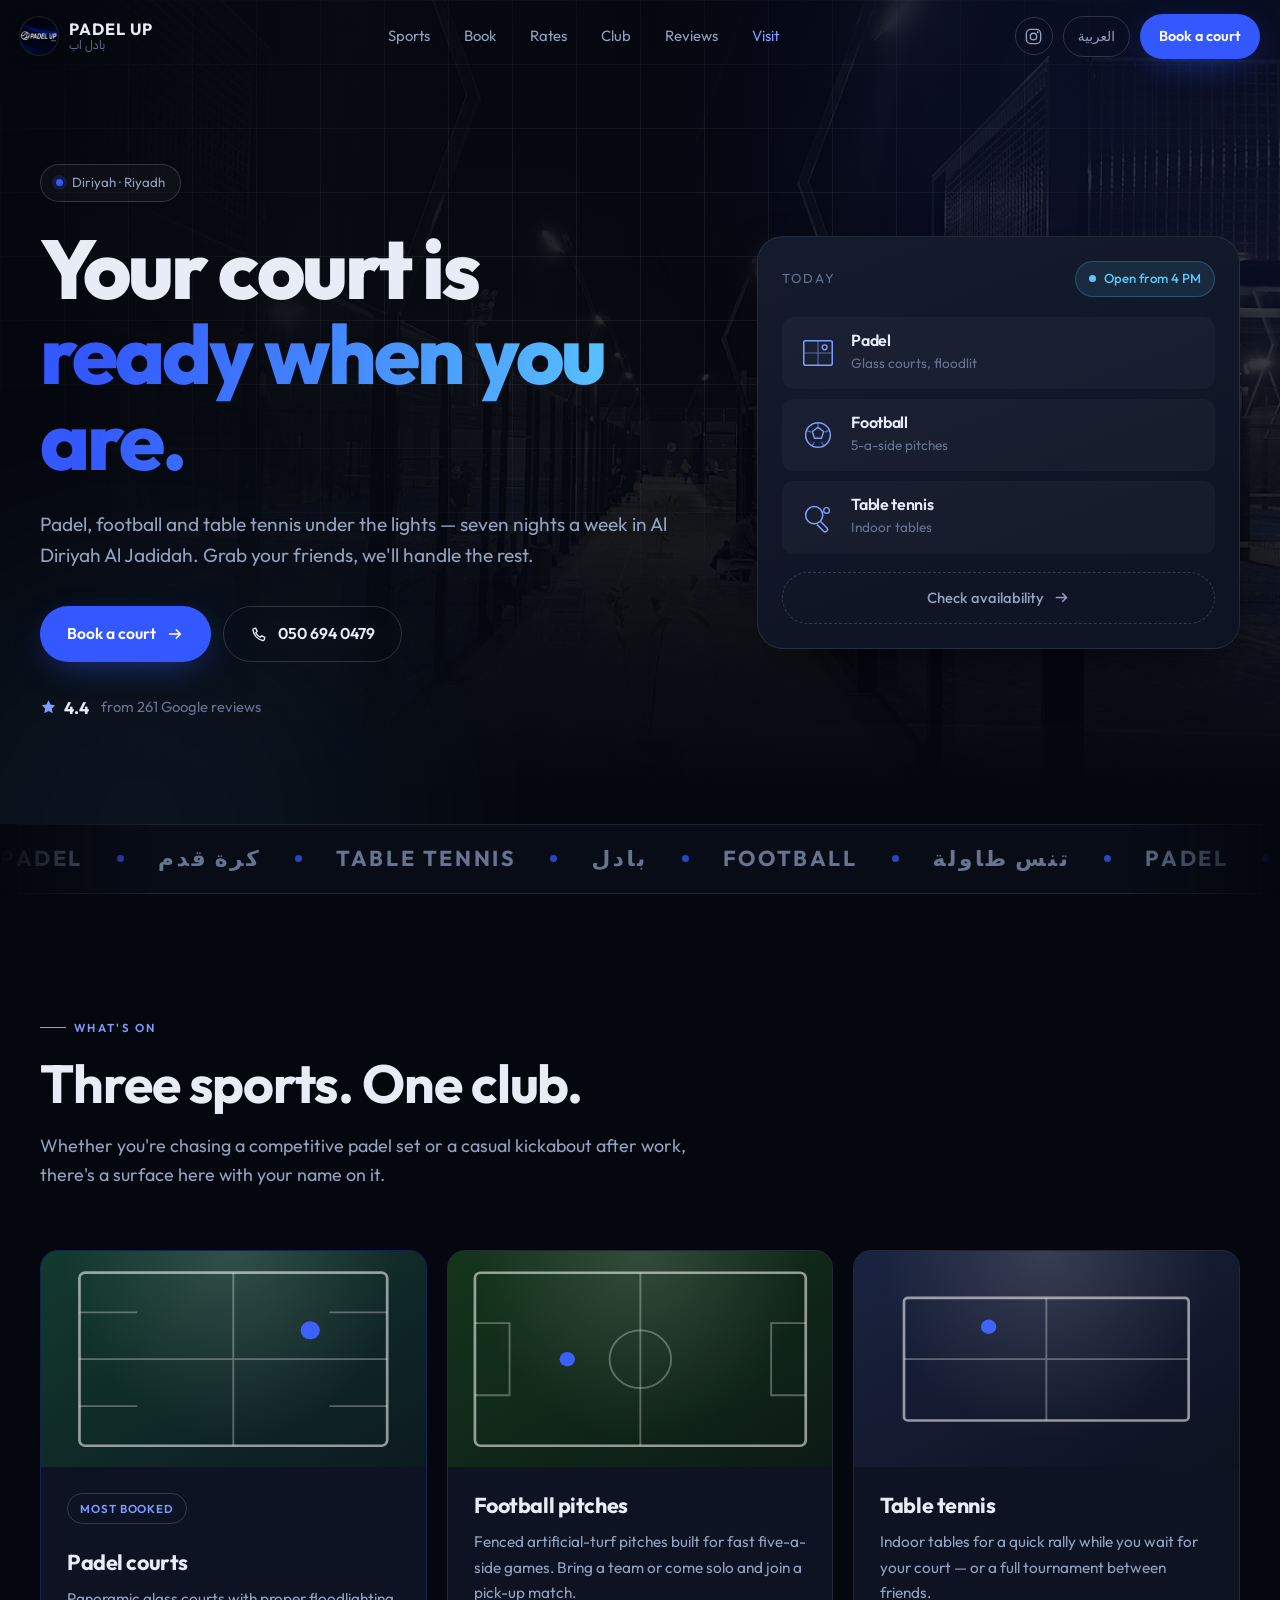
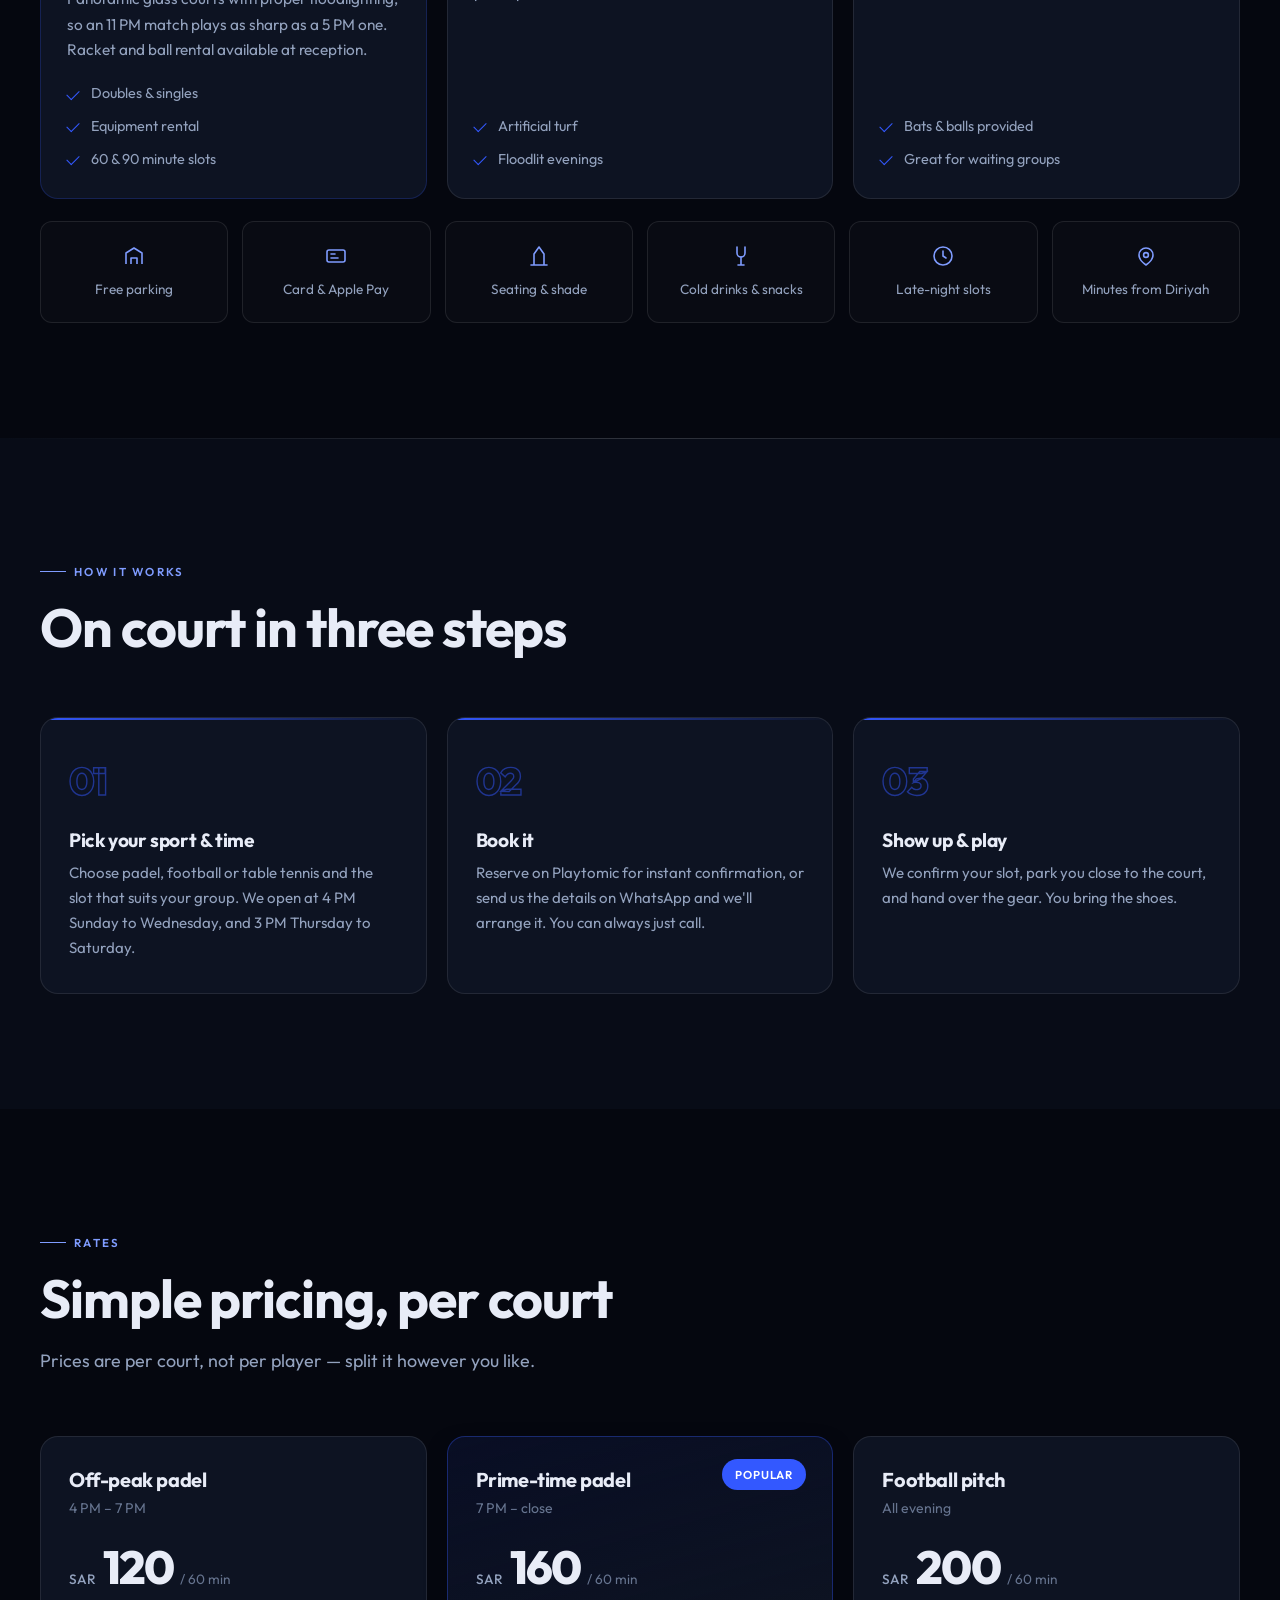
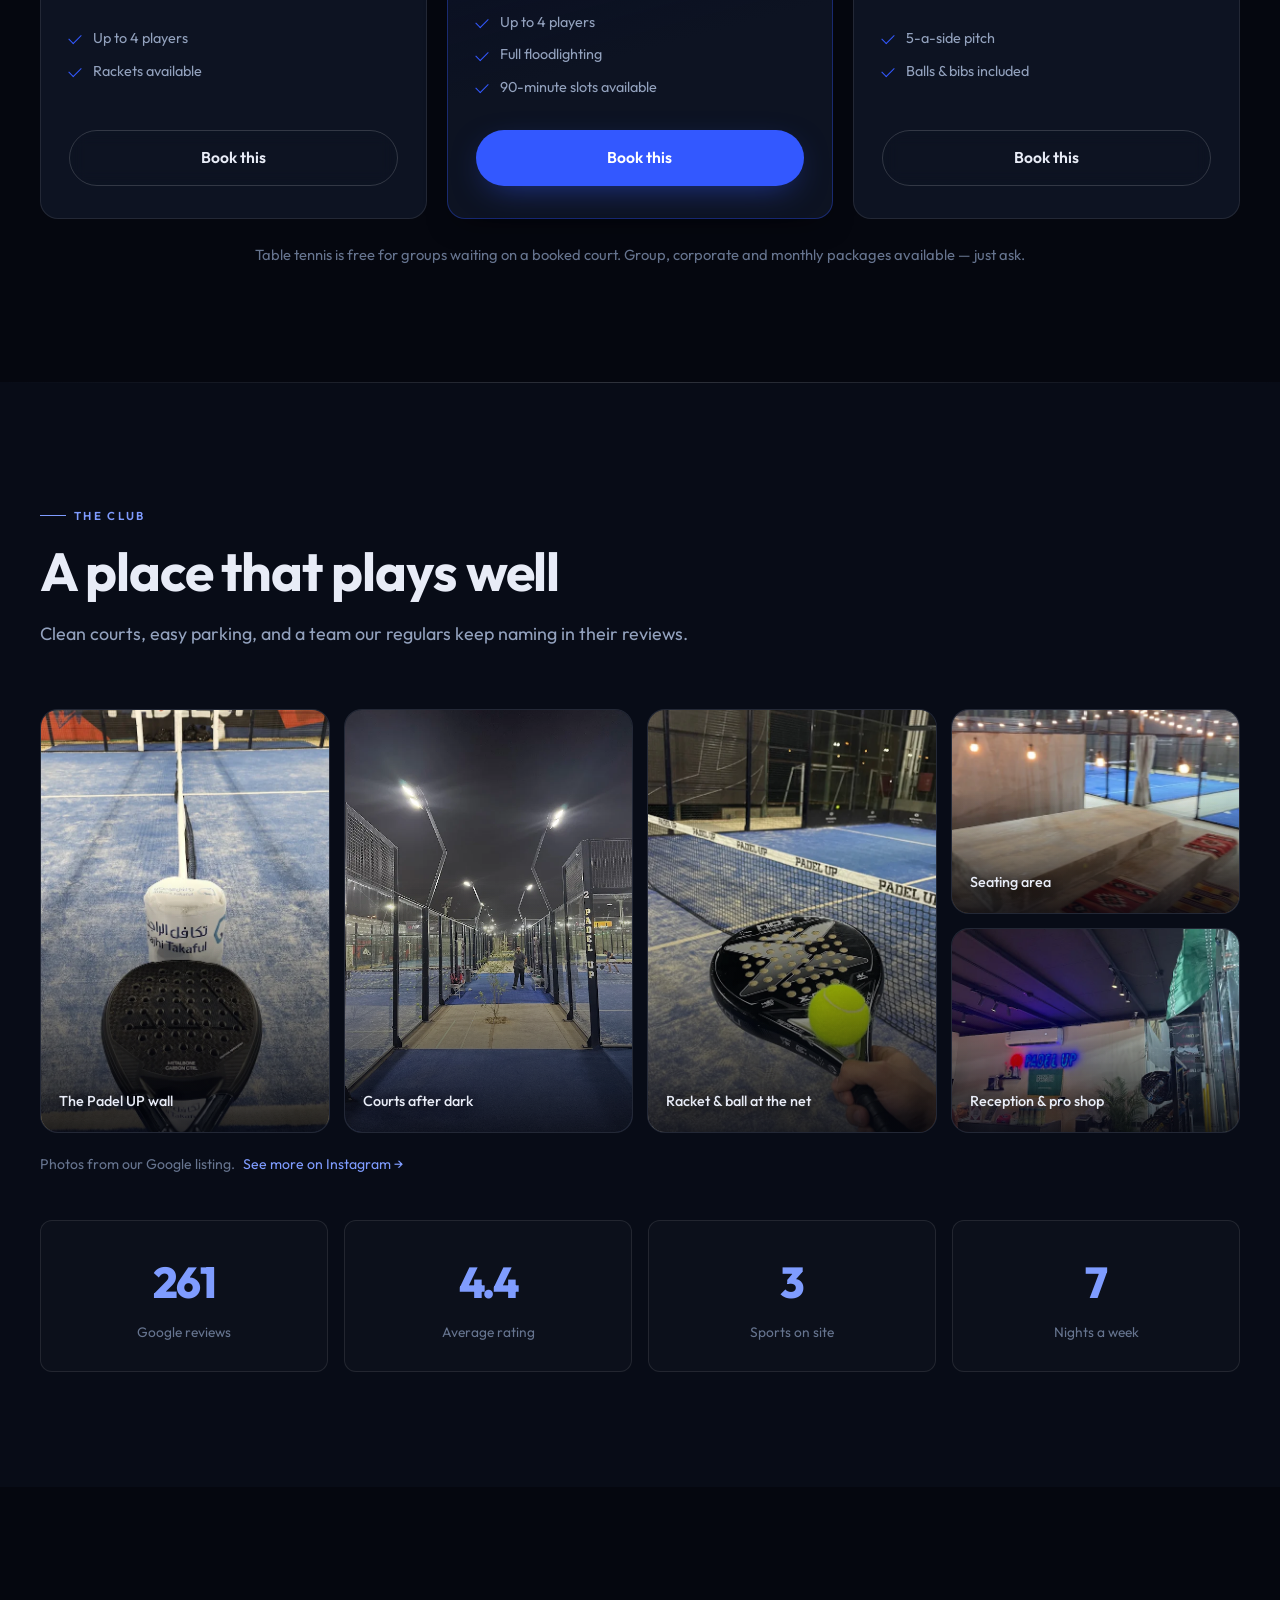
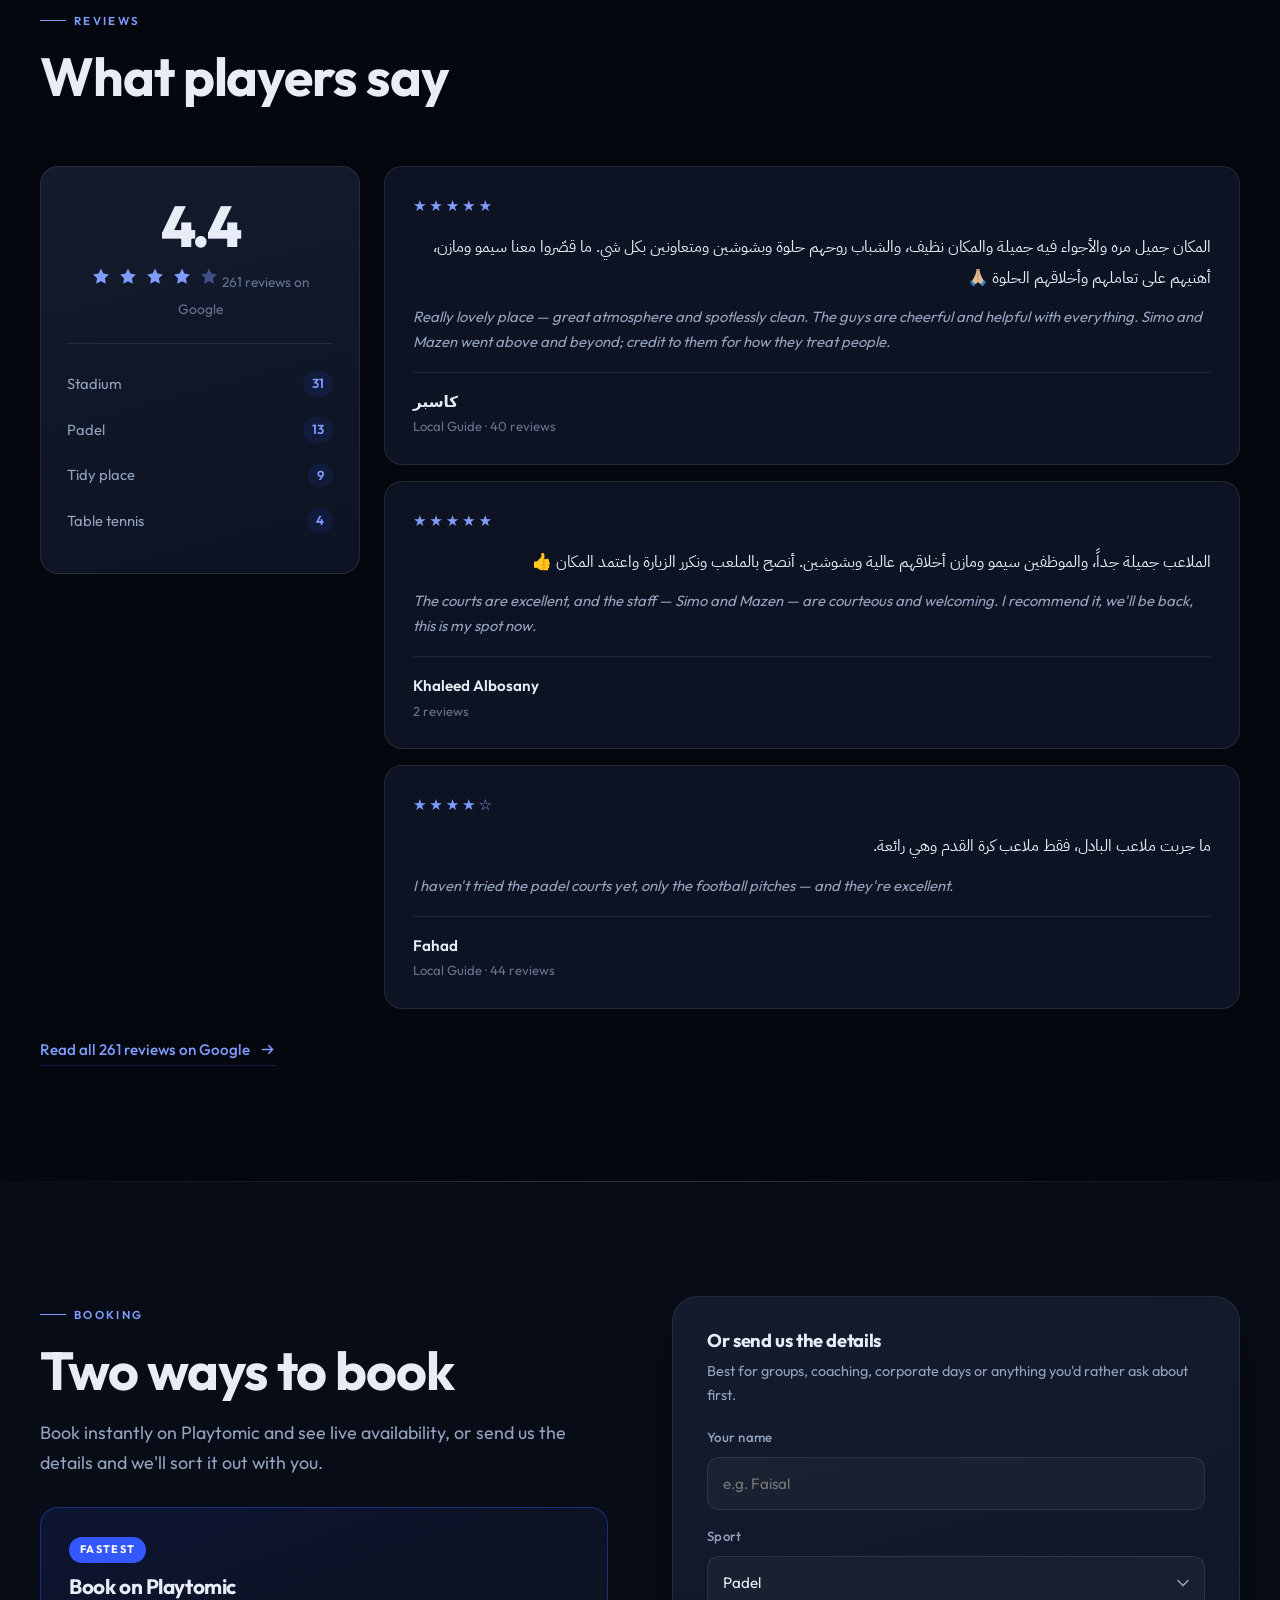
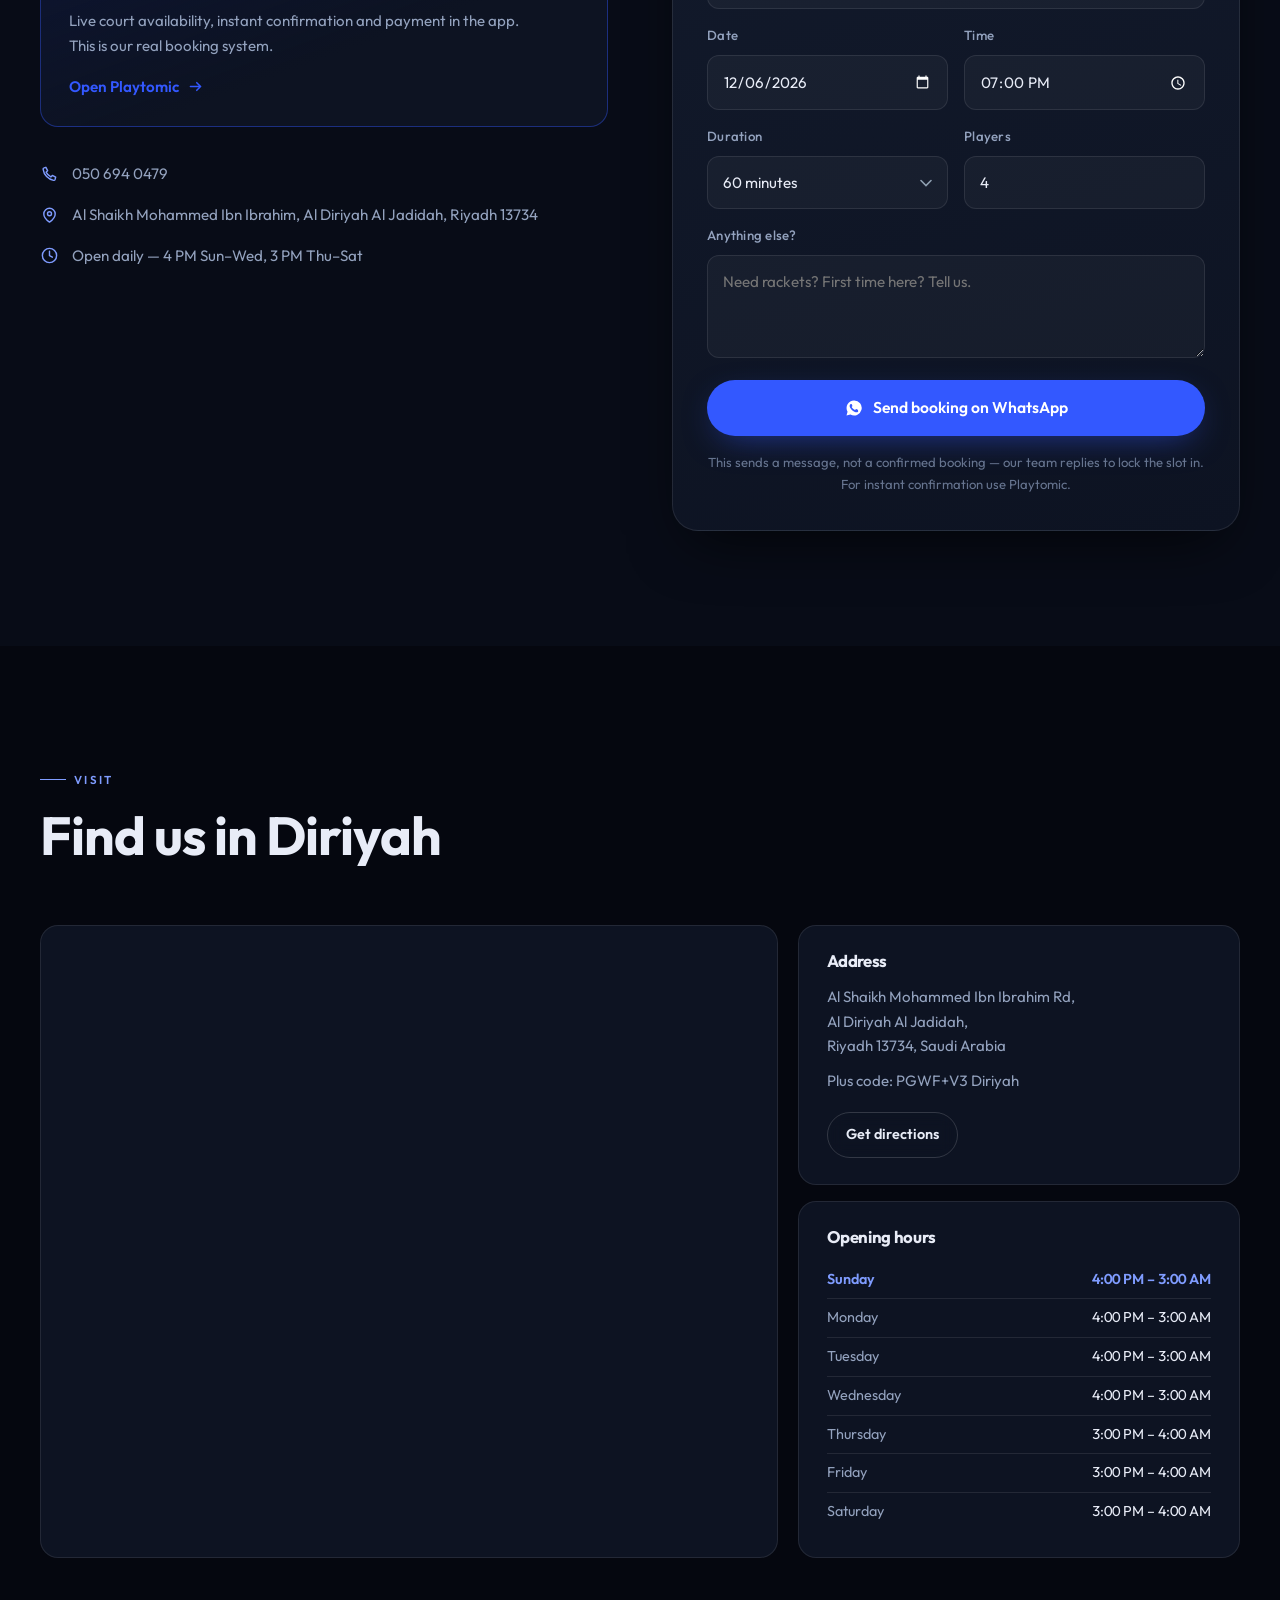
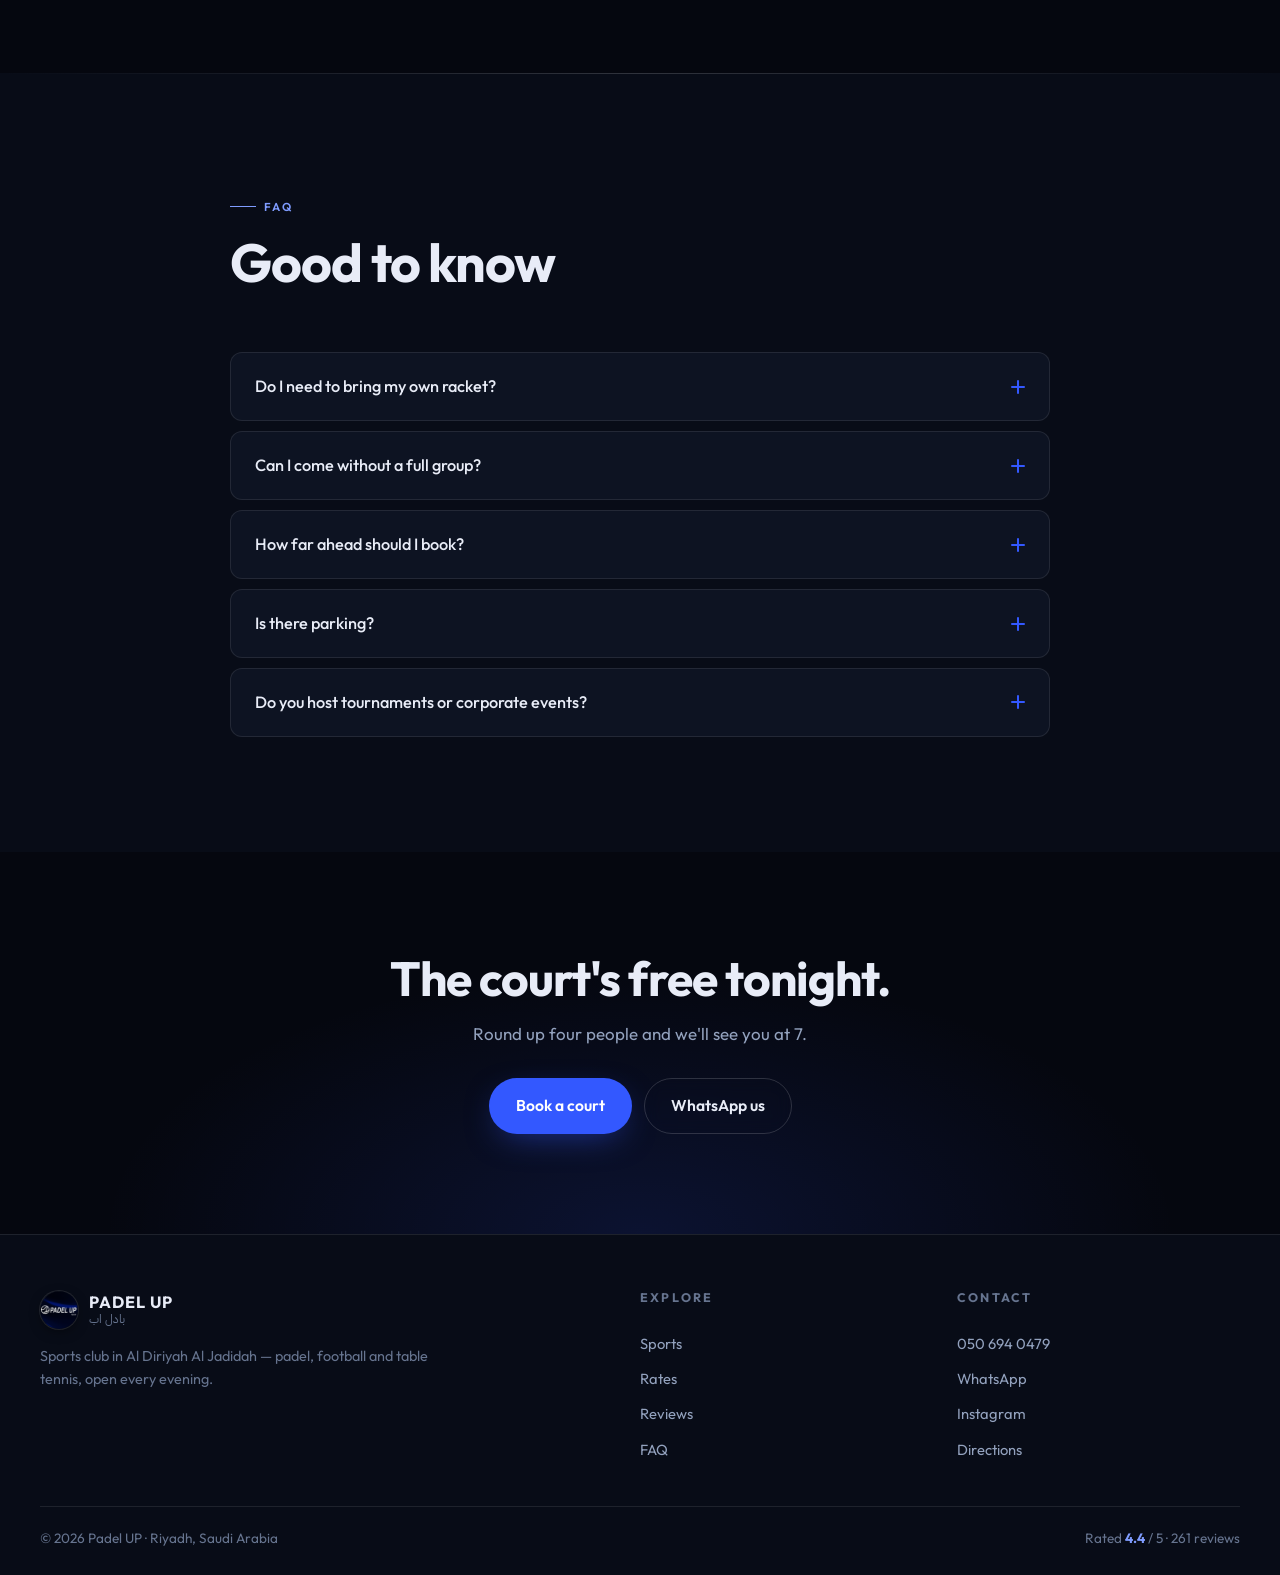
==== commit 4f99150d: "Re-skin onto the real brand palette and use the club logo Colours are now sampled from the logo artw" ====
--- a/index.html
+++ b/index.html
@@ -5,7 +5,7 @@
 <meta name="viewport" content="width=device-width, initial-scale=1, viewport-fit=cover" />
 <title>Padel UP · بادل اب — Padel, Football & Table Tennis in Diriyah, Riyadh</title>
 <meta name="description" content="Padel UP is a sports club in Al Diriyah Al Jadidah, Riyadh — padel courts, football pitches and table tennis. Rated 4.4 by 261 visitors. Book your court today." />
-<meta name="theme-color" content="#07090c" />
+<meta name="theme-color" content="#05070f" />
 
 <meta property="og:type" content="business.business" />
 <meta property="og:title" content="Padel UP · بادل اب — Sports Club in Diriyah, Riyadh" />
@@ -23,7 +23,8 @@
 <link rel="preconnect" href="https://fonts.gstatic.com" crossorigin />
 <link href="https://fonts.googleapis.com/css2?family=Outfit:wght@300;400;500;600;700;800&family=IBM+Plex+Sans+Arabic:wght@300;400;500;600;700&display=swap" rel="stylesheet" />
 <link rel="stylesheet" href="assets/css/styles.css" />
-<link rel="icon" href="assets/img/favicon.svg" type="image/svg+xml" />
+<link rel="icon" href="assets/img/favicon.png" type="image/png" sizes="64x64" />
+<link rel="apple-touch-icon" href="assets/img/logo.png" />
 
 <script type="application/ld+json">
 {
@@ -72,9 +73,7 @@
 <header class="nav" id="nav">
   <div class="container nav__inner">
     <a class="brand" href="#top" aria-label="Padel UP home">
-      <span class="brand__mark" aria-hidden="true">
-        <svg viewBox="0 0 32 32" fill="none"><circle cx="16" cy="16" r="14" stroke="currentColor" stroke-width="2"/><path d="M16 2c4 5.5 4 22.5 0 28M16 2C12 7.5 12 24.5 16 30M2.6 11h26.8M2.6 21h26.8" stroke="currentColor" stroke-width="1.4" opacity=".55"/></svg>
-      </span>
+      <span class="brand__mark" aria-hidden="true"><img src="assets/img/logo.png" width="160" height="160" alt="" /></span>
       <span class="brand__text">
         <strong>PADEL&nbsp;UP</strong>
         <em>بادل اب</em>
@@ -726,9 +725,7 @@
   <div class="container footer__inner">
     <div class="footer__brand">
       <a class="brand" href="#top">
-        <span class="brand__mark" aria-hidden="true">
-          <svg viewBox="0 0 32 32" fill="none"><circle cx="16" cy="16" r="14" stroke="currentColor" stroke-width="2"/><path d="M16 2c4 5.5 4 22.5 0 28M16 2C12 7.5 12 24.5 16 30M2.6 11h26.8M2.6 21h26.8" stroke="currentColor" stroke-width="1.4" opacity=".55"/></svg>
-        </span>
+        <span class="brand__mark" aria-hidden="true"><img src="assets/img/logo.png" width="160" height="160" alt="" /></span>
         <span class="brand__text"><strong>PADEL&nbsp;UP</strong><em>بادل اب</em></span>
       </a>
       <p data-en="Sports club in Al Diriyah Al Jadidah — padel, football and table tennis, open every evening." data-ar="نادٍ رياضي في الدرعية الجديدة — بادل وكرة قدم وتنس طاولة، مفتوح كل مساء.">Sports club in Al Diriyah Al Jadidah — padel, football and table tennis, open every evening.</p>
--- a/assets/css/styles.css
+++ b/assets/css/styles.css
@@ -7,25 +7,34 @@
 
 /* ---------- tokens ---------- */
 :root{
-  --bg:            #07090c;
-  --bg-alt:        #0b0f14;
-  --surface:       #10151b;
-  --surface-2:     #161d25;
+  /* ground: the logo badge is a near-black navy (#000014), not a neutral grey */
+  --bg:            #05070f;
+  --bg-rgb:        5,7,15;
+  --bg-alt:        #080c17;
+  --surface:       #0d1322;
+  --surface-2:     #131b2d;
   --line:          rgba(255,255,255,.09);
   --line-strong:   rgba(255,255,255,.16);
 
-  --text:          #e9eef3;
-  --muted:         #8fa0b1;
-  --dim:           #63748a;
-
-  /* --- accent palette: change these 7 lines to re-skin the whole site --- */
-  --accent:        #c8ff3d;    /* primary accent */
-  --accent-hi:     #d6ff64;    /* accent lightened, for :hover */
-  --accent-dim:    #a6dc22;    /* accent darkened */
-  --accent2:       #00e0b8;    /* secondary, used in the headline gradient */
-  --accent-rgb:    200,255,61; /* --accent as an rgb triplet, for rgba() tints */
-  --accent2-rgb:   0,224,184;  /* --accent2 as an rgb triplet */
-  --on-accent:     #0a0d10;    /* text/icons drawn on top of an accent fill */
+  --text:          #e8ecf7;
+  --muted:         #93a2be;
+  --dim:           #66748f;
+
+  /* --- accent palette, sampled from the logo -------------------------------
+     The logo's blue is #001466 — a deep navy that is unreadable as an accent
+     on a near-black page, so --accent keeps that hue (229deg) and lifts the
+     lightness until it carries on dark. --accent-deep is the literal logo blue,
+     used for fills that sit behind text rather than for text itself. */
+  --accent:        #3358ff;    /* logo hue, brightened to be legible on dark */
+  --accent-hi:     #5f7dff;    /* lightened, for :hover */
+  --accent-dim:    #002ae6;    /* darkened */
+  --accent-deep:   #001466;    /* the logo blue, exactly */
+  --accent-text:   #7f9cff;    /* accent used AS text on the dark ground: --accent only
+                                  reaches 3.8:1 there, this reaches 7.8:1 (WCAG AA) */
+  --accent2:       #5ac8ff;    /* the pale highlight in the logo's swoosh */
+  --accent-rgb:    51,88,255;
+  --accent2-rgb:   90,200,255;
+  --on-accent:     #ffffff;    /* white reads on this blue; near-black does not */
 
   --wa:            #25d366;    /* WhatsApp brand green — not part of the theme */
 
@@ -95,7 +104,7 @@
 .kicker{
   display:inline-flex; align-items:center; gap:8px;
   font-size:.72rem; font-weight:600; letter-spacing:.2em; text-transform:uppercase;
-  color:var(--accent); margin-bottom:16px;
+  color:var(--accent-text); margin-bottom:16px;
 }
 .kicker::before{ content:""; width:26px; height:1px; background:currentColor; }
 html[lang="ar"] .kicker{ letter-spacing:0; }
@@ -120,7 +129,7 @@
 .btn--primary:hover{ --btn-bg:var(--accent-hi); box-shadow:0 16px 40px -12px rgba(var(--accent-rgb),.72); }
 
 .btn--ghost{ border-color:var(--line-strong); color:var(--text); backdrop-filter:blur(8px); }
-.btn--ghost:hover{ border-color:var(--accent); color:var(--accent); background:rgba(var(--accent-rgb),.06); }
+.btn--ghost:hover{ border-color:var(--accent-text); color:var(--accent-text); background:rgba(var(--accent-rgb),.06); }
 
 .btn--sm{ padding:10px 18px; font-size:.9rem; }
 .btn--full{ width:100%; }
@@ -133,7 +142,7 @@
 .tag{
   display:inline-block; align-self:flex-start; padding:5px 12px; border-radius:100px;
   border:1px solid var(--line-strong); font-size:.72rem; font-weight:600;
-  letter-spacing:.08em; text-transform:uppercase; color:var(--accent); margin-bottom:14px;
+  letter-spacing:.08em; text-transform:uppercase; color:var(--accent-text); margin-bottom:14px;
 }
 .tag--solid{ background:var(--accent); color:var(--on-accent); border-color:transparent; }
 
@@ -145,15 +154,20 @@
   border-bottom:1px solid transparent;
 }
 .nav.is-stuck{
-  background:rgba(7,9,12,.82);
+  background:rgba(var(--bg-rgb),.82);
   backdrop-filter:blur(18px) saturate(150%);
   border-bottom-color:var(--line);
 }
 .nav__inner{ display:flex; align-items:center; gap:24px; width:min(100% - 40px, 1280px); }
 
 .brand{ display:flex; align-items:center; gap:11px; flex:none; }
-.brand__mark{ width:34px; height:34px; color:var(--accent); }
+.brand__mark{ width:38px; height:38px; flex:none; color:var(--accent-text); }
 .brand__mark svg{ width:100%; height:100%; }
+/* the logo is a circular badge on its own dark ground, so it needs no plate behind it */
+.brand__mark img{
+  width:100%; height:100%; border-radius:50%; object-fit:cover;
+  box-shadow:0 0 0 1px rgba(255,255,255,.1), 0 4px 14px -4px rgba(0,0,0,.7);
+}
 .brand__text{ display:flex; flex-direction:column; line-height:1; }
 .brand__text strong{ font-size:1.02rem; font-weight:700; letter-spacing:.06em; }
 .brand__text em{ font-style:normal; font-size:.72rem; color:var(--dim); font-family:var(--font-ar); margin-top:3px; }
@@ -164,7 +178,7 @@
   font-size:.93rem; color:var(--muted); transition:color .22s, background .22s;
 }
 .nav__links a:hover{ color:var(--text); background:rgba(255,255,255,.05); }
-.nav__links a.is-active{ color:var(--accent); }
+.nav__links a.is-active{ color:var(--accent-text); }
 
 .nav__actions{ display:flex; align-items:center; gap:10px; flex:none; }
 
@@ -174,14 +188,14 @@
   transition:color .22s, border-color .22s;
 }
 .iconbtn svg{ width:19px; height:19px; }
-.iconbtn:hover{ color:var(--accent); border-color:var(--accent); }
+.iconbtn:hover{ color:var(--accent-text); border-color:var(--accent-text); }
 
 .langbtn{
   background:transparent; border:1px solid var(--line-strong); color:var(--muted);
   padding:8px 14px; border-radius:100px; cursor:pointer; font-size:.85rem; font-weight:500;
   transition:color .22s, border-color .22s;
 }
-.langbtn:hover{ color:var(--accent); border-color:var(--accent); }
+.langbtn:hover{ color:var(--accent-text); border-color:var(--accent-text); }
 
 .burger{ display:none; width:42px; height:42px; background:transparent; border:1px solid var(--line-strong);
   border-radius:12px; cursor:pointer; padding:0; position:relative; }
@@ -208,13 +222,13 @@
 .hero__scrim{
   position:absolute; inset:0;
   background:
-    linear-gradient(180deg, rgba(7,9,12,.72) 0%, rgba(7,9,12,.5) 40%, var(--bg) 96%),
-    linear-gradient(to right, var(--bg) 4%, rgba(7,9,12,.55) 46%, rgba(7,9,12,.25) 100%);
+    linear-gradient(180deg, rgba(var(--bg-rgb),.72) 0%, rgba(var(--bg-rgb),.5) 40%, var(--bg) 96%),
+    linear-gradient(to right, var(--bg) 4%, rgba(var(--bg-rgb),.55) 46%, rgba(var(--bg-rgb),.25) 100%);
 }
 html[dir="rtl"] .hero__scrim{
   background:
-    linear-gradient(180deg, rgba(7,9,12,.72) 0%, rgba(7,9,12,.5) 40%, var(--bg) 96%),
-    linear-gradient(to left, var(--bg) 4%, rgba(7,9,12,.55) 46%, rgba(7,9,12,.25) 100%);
+    linear-gradient(180deg, rgba(var(--bg-rgb),.72) 0%, rgba(var(--bg-rgb),.5) 40%, var(--bg) 96%),
+    linear-gradient(to left, var(--bg) 4%, rgba(var(--bg-rgb),.55) 46%, rgba(var(--bg-rgb),.25) 100%);
 }
 .hero__glow{ position:absolute; border-radius:50%; filter:blur(110px); opacity:.5; }
 .hero__glow--a{ width:620px; height:620px; background:rgba(var(--accent-rgb),.16); top:-220px; inset-inline-end:-140px; }
@@ -252,7 +266,7 @@
 .hero__cta{ display:flex; flex-wrap:wrap; gap:12px; margin-top:34px; }
 
 .hero__proof{ display:flex; align-items:center; gap:12px; margin-top:32px; flex-wrap:wrap; }
-.stars{ display:inline-flex; align-items:center; gap:7px; color:var(--accent); }
+.stars{ display:inline-flex; align-items:center; gap:7px; color:var(--accent-text); }
 .stars svg{ width:17px; height:17px; fill:currentColor; }
 .stars strong{ color:var(--text); font-size:1.05rem; }
 .stars--lg svg{ width:20px; height:20px; }
@@ -284,7 +298,7 @@
   transition:border-color .25s, background .25s, transform .25s var(--ease);
 }
 .courtcard:hover{ border-color:rgba(var(--accent-rgb),.35); background:rgba(var(--accent-rgb),.05); transform:translateY(-2px); }
-.courtcard__icon{ grid-row:span 2; width:38px; height:38px; color:var(--accent); }
+.courtcard__icon{ grid-row:span 2; width:38px; height:38px; color:var(--accent-text); }
 .courtcard__icon svg{ width:100%; height:100%; }
 .courtcard h3{ font-size:1rem; font-weight:600; align-self:end; }
 .courtcard p{ font-size:.85rem; color:var(--dim); align-self:start; }
@@ -296,7 +310,7 @@
 }
 .panel__cta svg{ width:17px; height:17px; }
 html[dir="rtl"] .panel__cta svg{ transform:scaleX(-1); }
-.panel__cta:hover{ color:var(--accent); border-color:var(--accent); }
+.panel__cta:hover{ color:var(--accent-text); border-color:var(--accent-text); }
 
 /* ---------- marquee ---------- */
 .marquee{
@@ -357,7 +371,7 @@
   transition:border-color .25s, color .25s;
 }
 .amenities li:hover{ border-color:rgba(var(--accent-rgb),.32); color:var(--text); }
-.amenities svg{ width:24px; height:24px; color:var(--accent); }
+.amenities svg{ width:24px; height:24px; color:var(--accent-text); }
 
 /* ---------- steps ---------- */
 .steps{ display:grid; grid-template-columns:repeat(3,1fr); gap:20px; counter-reset:step; }
@@ -424,19 +438,19 @@
 .shot figcaption{ position:relative; z-index:2; font-size:.9rem; font-weight:500; color:var(--text); text-shadow:0 2px 12px rgba(0,0,0,.9); }
 .shot::before{
   content:""; position:absolute; inset:0; z-index:1;
-  background:linear-gradient(180deg,transparent 40%,rgba(5,7,10,.85));
+  background:linear-gradient(180deg,transparent 40%,rgba(var(--bg-rgb),.85));
 }
 .gallery__credit{
   margin-top:20px; font-size:.88rem; color:var(--dim);
   display:flex; gap:8px; flex-wrap:wrap; align-items:baseline;
 }
-.gallery__credit a{ color:var(--accent); }
+.gallery__credit a{ color:var(--accent-text); }
 .gallery__credit a:hover{ text-decoration:underline; }
 
 /* ---------- lightbox ---------- */
 .lightbox{
   position:fixed; inset:0; z-index:150; display:grid; place-items:center;
-  background:rgba(4,6,9,.94); backdrop-filter:blur(8px); padding:24px;
+  background:rgba(var(--bg-rgb),.94); backdrop-filter:blur(8px); padding:24px;
   opacity:0; pointer-events:none; transition:opacity .3s;
 }
 .lightbox.is-open{ opacity:1; pointer-events:auto; }
@@ -447,20 +461,20 @@
   border-radius:50%; border:1px solid var(--line-strong); background:rgba(255,255,255,.05);
   color:var(--text); font-size:1.4rem; line-height:1; cursor:pointer;
 }
-.lightbox__close:hover{ border-color:var(--accent); color:var(--accent); }
+.lightbox__close:hover{ border-color:var(--accent-text); color:var(--accent-text); }
 .lightbox__nav{
   position:absolute; top:50%; transform:translateY(-50%);
   width:48px; height:48px; border-radius:50%; border:1px solid var(--line-strong);
   background:rgba(255,255,255,.05); color:var(--text); cursor:pointer; font-size:1.3rem; line-height:1;
 }
-.lightbox__nav:hover{ border-color:var(--accent); color:var(--accent); }
+.lightbox__nav:hover{ border-color:var(--accent-text); color:var(--accent-text); }
 .lightbox__nav--prev{ inset-inline-start:20px; }
 .lightbox__nav--next{ inset-inline-end:20px; }
 
 /* stats */
 .stats{ display:grid; grid-template-columns:repeat(4,1fr); gap:16px; margin-top:44px; }
 .stat{ text-align:center; padding:26px 14px; border:1px solid var(--line); border-radius:var(--radius-sm); background:rgba(255,255,255,.02); }
-.stat strong{ display:block; font-size:clamp(2rem,3.4vw,2.7rem); font-weight:800; letter-spacing:-.04em; color:var(--accent); }
+.stat strong{ display:block; font-size:clamp(2rem,3.4vw,2.7rem); font-weight:800; letter-spacing:-.04em; color:var(--accent-text); }
 .stat span{ font-size:.86rem; color:var(--dim); }
 
 /* ---------- reviews ---------- */
@@ -475,7 +489,7 @@
 .ratingbox__score span{ font-size:.86rem; color:var(--dim); }
 .topics{ display:flex; flex-direction:column; gap:2px; margin-top:18px; }
 .topics li{ display:flex; justify-content:space-between; align-items:center; padding:9px 0; font-size:.92rem; color:var(--muted); }
-.topics b{ color:var(--accent); font-size:.82rem; font-weight:600; background:rgba(var(--accent-rgb),.1); padding:2px 9px; border-radius:100px; }
+.topics b{ color:var(--accent-text); font-size:.82rem; font-weight:600; background:rgba(var(--accent-rgb),.1); padding:2px 9px; border-radius:100px; }
 
 .reviewlist{ display:grid; gap:16px; }
 .review{
@@ -483,7 +497,7 @@
   background:var(--surface); transition:border-color .3s, transform .35s var(--ease);
 }
 .review:hover{ border-color:var(--line-strong); transform:translateY(-3px); }
-.review__stars{ color:var(--accent); letter-spacing:.18em; font-size:.95rem; margin-bottom:14px; }
+.review__stars{ color:var(--accent-text); letter-spacing:.18em; font-size:.95rem; margin-bottom:14px; }
 .review blockquote{ margin:0; }
 .review .ar{ font-family:var(--font-ar); font-size:1rem; line-height:1.9; color:var(--text); }
 .review .en{ margin-top:12px; font-size:.93rem; color:var(--muted); font-style:italic; }
@@ -493,7 +507,7 @@
 
 .reviews__link{
   display:inline-flex; align-items:center; gap:9px; margin-top:28px;
-  color:var(--accent); font-weight:500; font-size:.95rem;
+  color:var(--accent-text); font-weight:500; font-size:.95rem;
   border-bottom:1px solid rgba(var(--accent-rgb),.3); padding-bottom:3px;
 }
 .reviews__link svg{ width:17px; height:17px; transition:transform .3s var(--ease); }
@@ -536,8 +550,8 @@
 
 .contactlist{ display:flex; flex-direction:column; gap:16px; margin-top:34px; }
 .contactlist li{ display:flex; gap:13px; align-items:flex-start; color:var(--muted); font-size:.95rem; }
-.contactlist svg{ width:19px; height:19px; color:var(--accent); flex:none; margin-top:3px; }
-.contactlist a:hover{ color:var(--accent); }
+.contactlist svg{ width:19px; height:19px; color:var(--accent-text); flex:none; margin-top:3px; }
+.contactlist a:hover{ color:var(--accent-text); }
 
 .bookform{
   display:grid; grid-template-columns:1fr 1fr; gap:16px;
@@ -555,7 +569,7 @@
 }
 .field textarea{ resize:vertical; min-height:88px; }
 .field input:focus,.field select:focus,.field textarea:focus{
-  outline:none; border-color:var(--accent); background:rgba(var(--accent-rgb),.05);
+  outline:none; border-color:var(--accent-text); background:rgba(var(--accent-rgb),.05);
 }
 .field input:user-invalid{ border-color:#ff6b6b; }
 .field select{ appearance:none; cursor:pointer;
@@ -582,7 +596,7 @@
 .hours th{ text-align:start; font-weight:400; color:var(--muted); padding:7px 0; }
 .hours td{ text-align:end; color:var(--text); padding:7px 0; font-variant-numeric:tabular-nums; }
 .hours tr:not(:last-child) th,.hours tr:not(:last-child) td{ border-bottom:1px solid var(--line); }
-.hours tr.is-today th,.hours tr.is-today td{ color:var(--accent); font-weight:600; }
+.hours tr.is-today th,.hours tr.is-today td{ color:var(--accent-text); font-weight:600; }
 
 /* ---------- faq ---------- */
 .faq{ display:flex; flex-direction:column; gap:10px; }
@@ -624,12 +638,12 @@
 html[lang="ar"] .footer h4{ letter-spacing:0; }
 .footer__nav,.footer__contact{ display:flex; flex-direction:column; gap:11px; align-items:flex-start; }
 .footer__nav a,.footer__contact a{ color:var(--muted); font-size:.92rem; transition:color .2s; }
-.footer__nav a:hover,.footer__contact a:hover{ color:var(--accent); }
+.footer__nav a:hover,.footer__contact a:hover{ color:var(--accent-text); }
 .footer__bar{
   display:flex; justify-content:space-between; align-items:center; gap:16px; flex-wrap:wrap;
   padding:20px 0 26px; border-top:1px solid var(--line); font-size:.85rem; color:var(--dim);
 }
-.footer__rating strong{ color:var(--accent); }
+.footer__rating strong{ color:var(--accent-text); }
 
 /* ---------- whatsapp fab ---------- */
 .fab{
@@ -672,7 +686,7 @@
   .nav__links{
     position:fixed; inset-inline:0; top:var(--nav-h); z-index:99;
     flex-direction:column; gap:0; margin:0; padding:14px 20px 26px;
-    background:rgba(7,9,12,.97); backdrop-filter:blur(20px);
+    background:rgba(var(--bg-rgb),.97); backdrop-filter:blur(20px);
     border-bottom:1px solid var(--line);
     transform:translateY(-12px); opacity:0; pointer-events:none;
     transition:transform .3s var(--ease), opacity .25s;
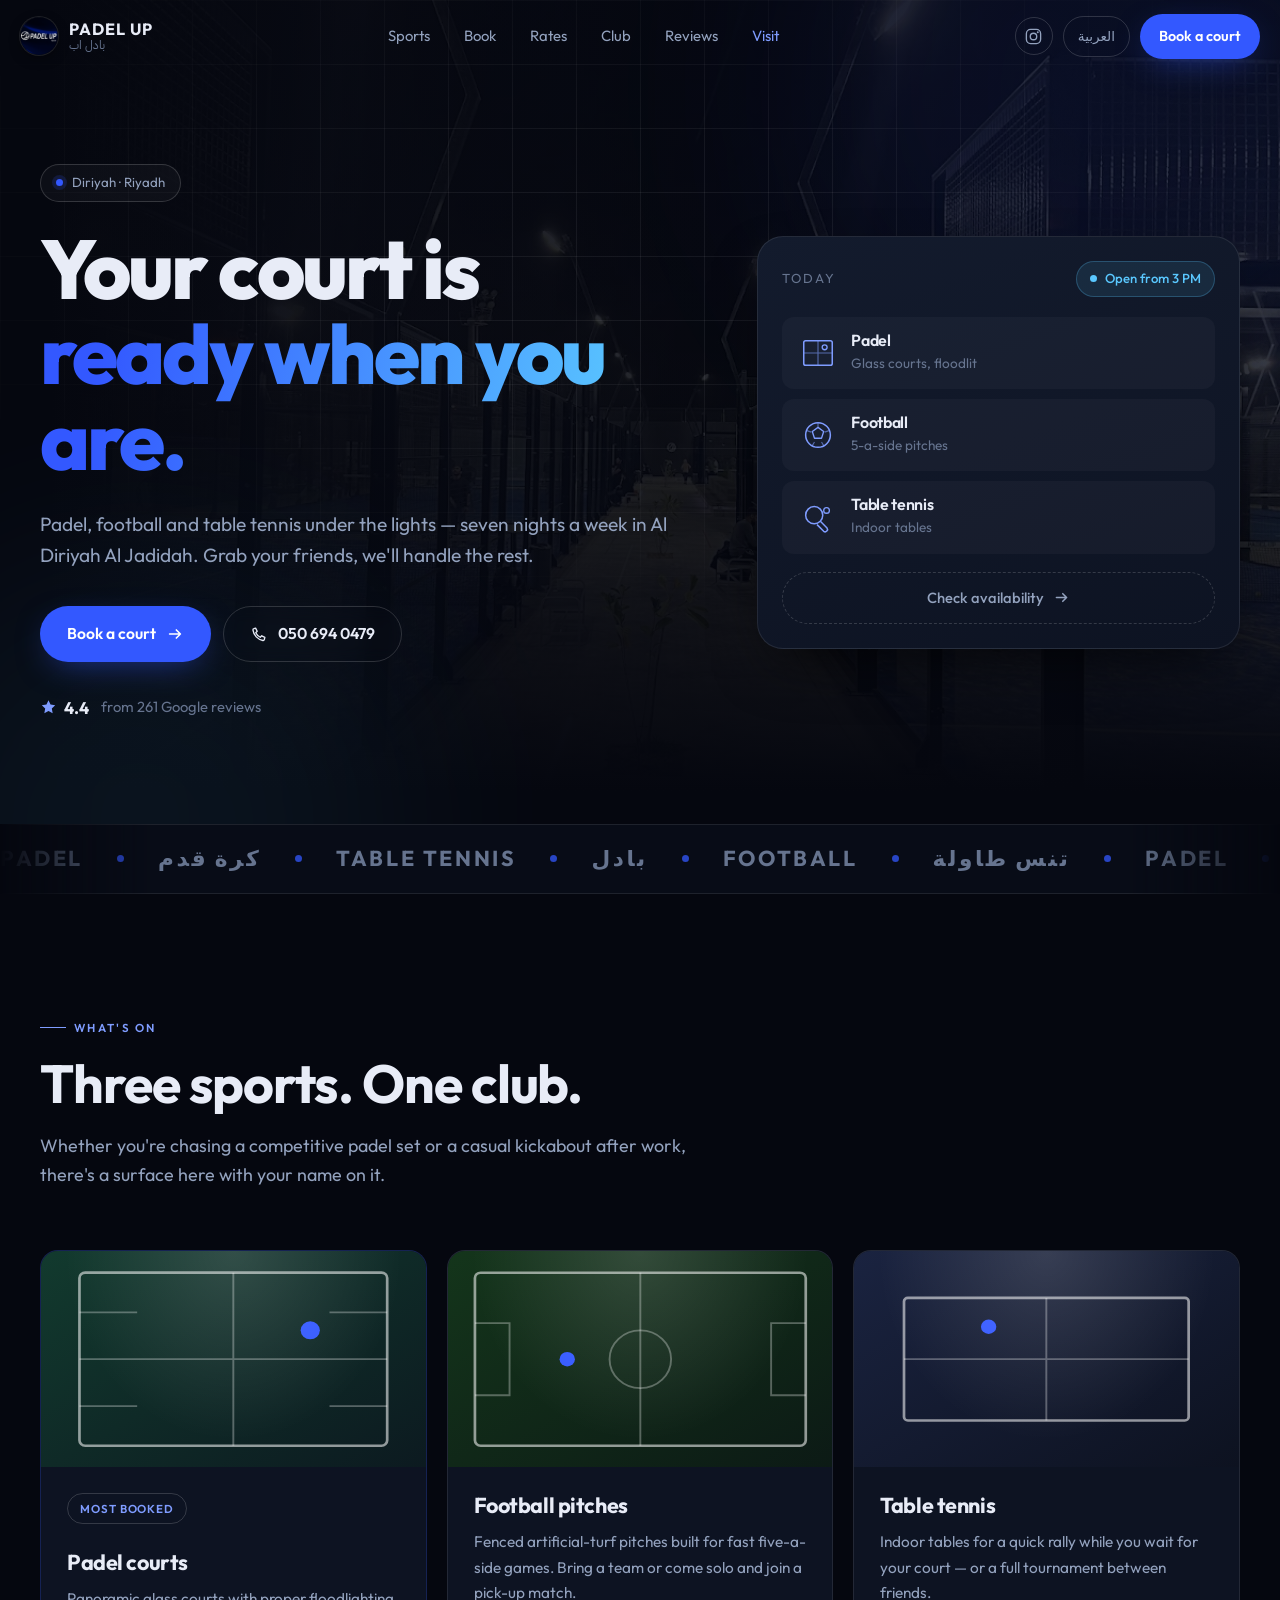
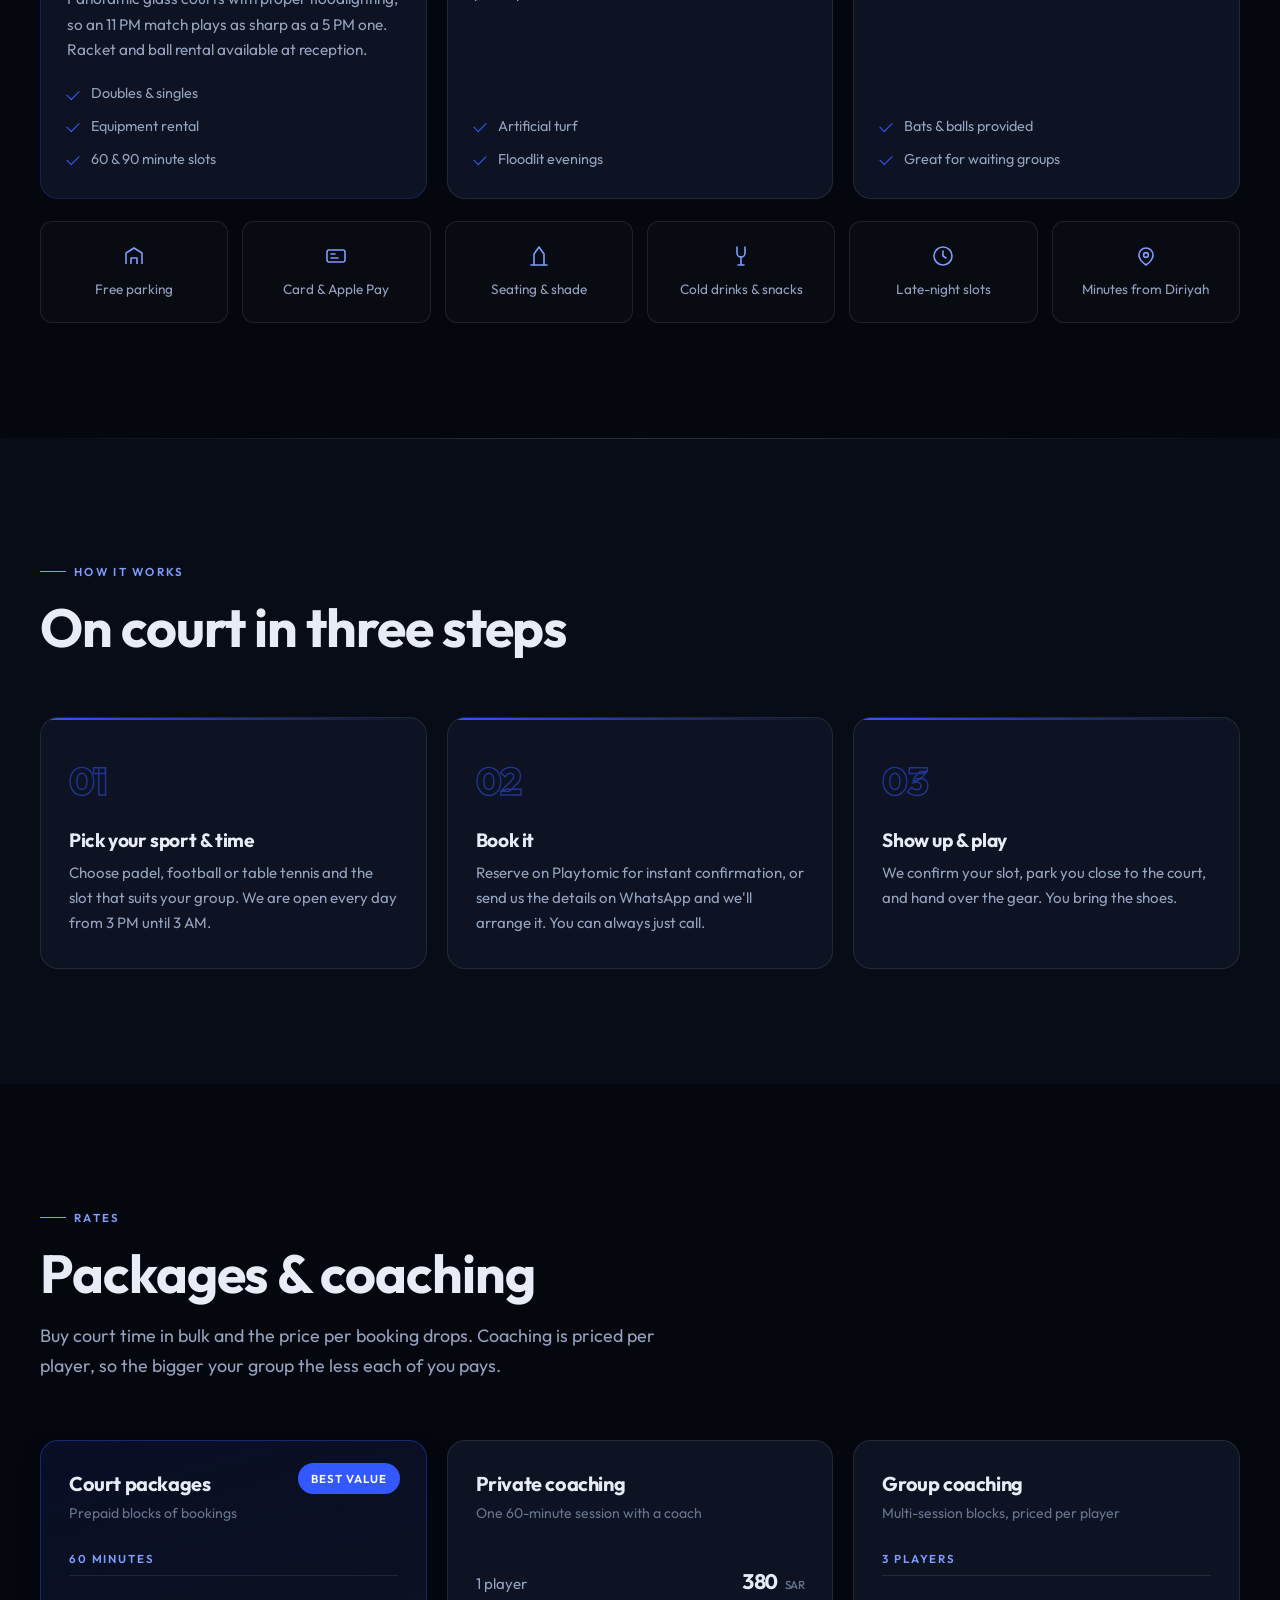
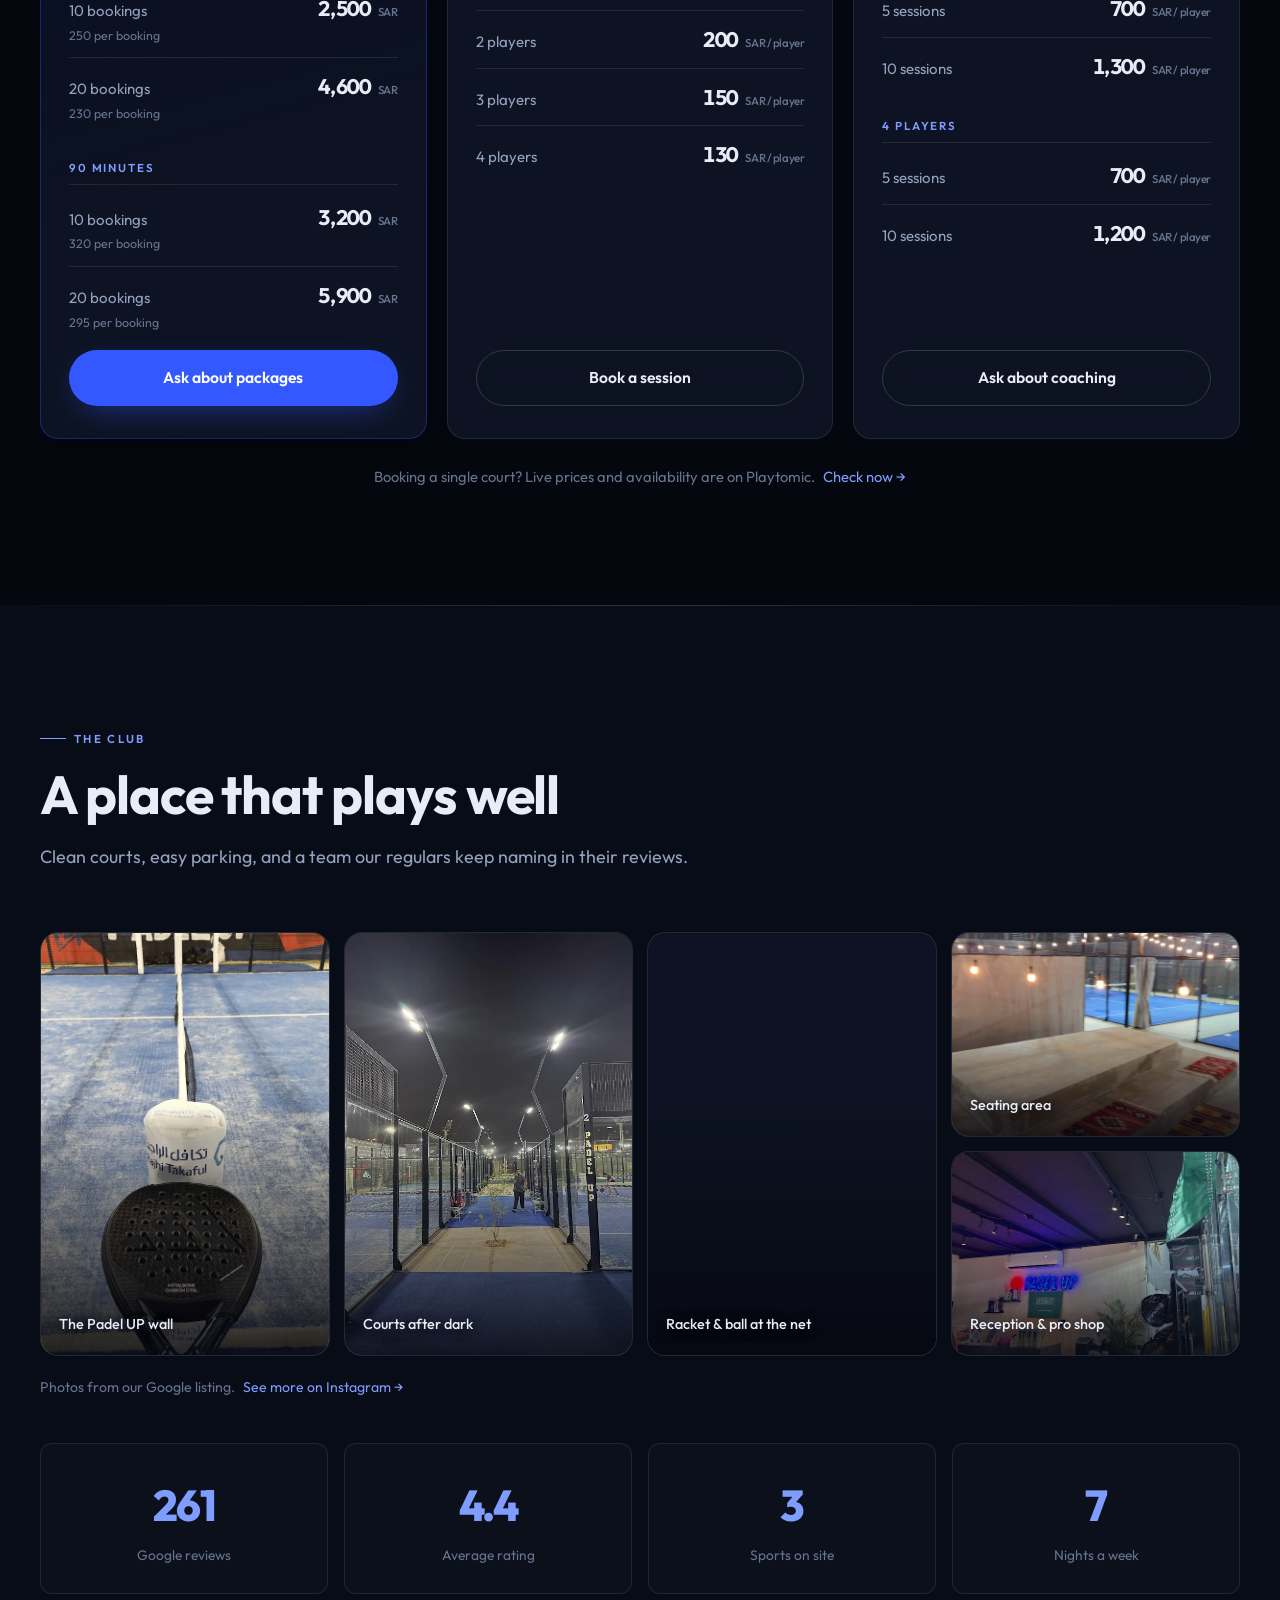
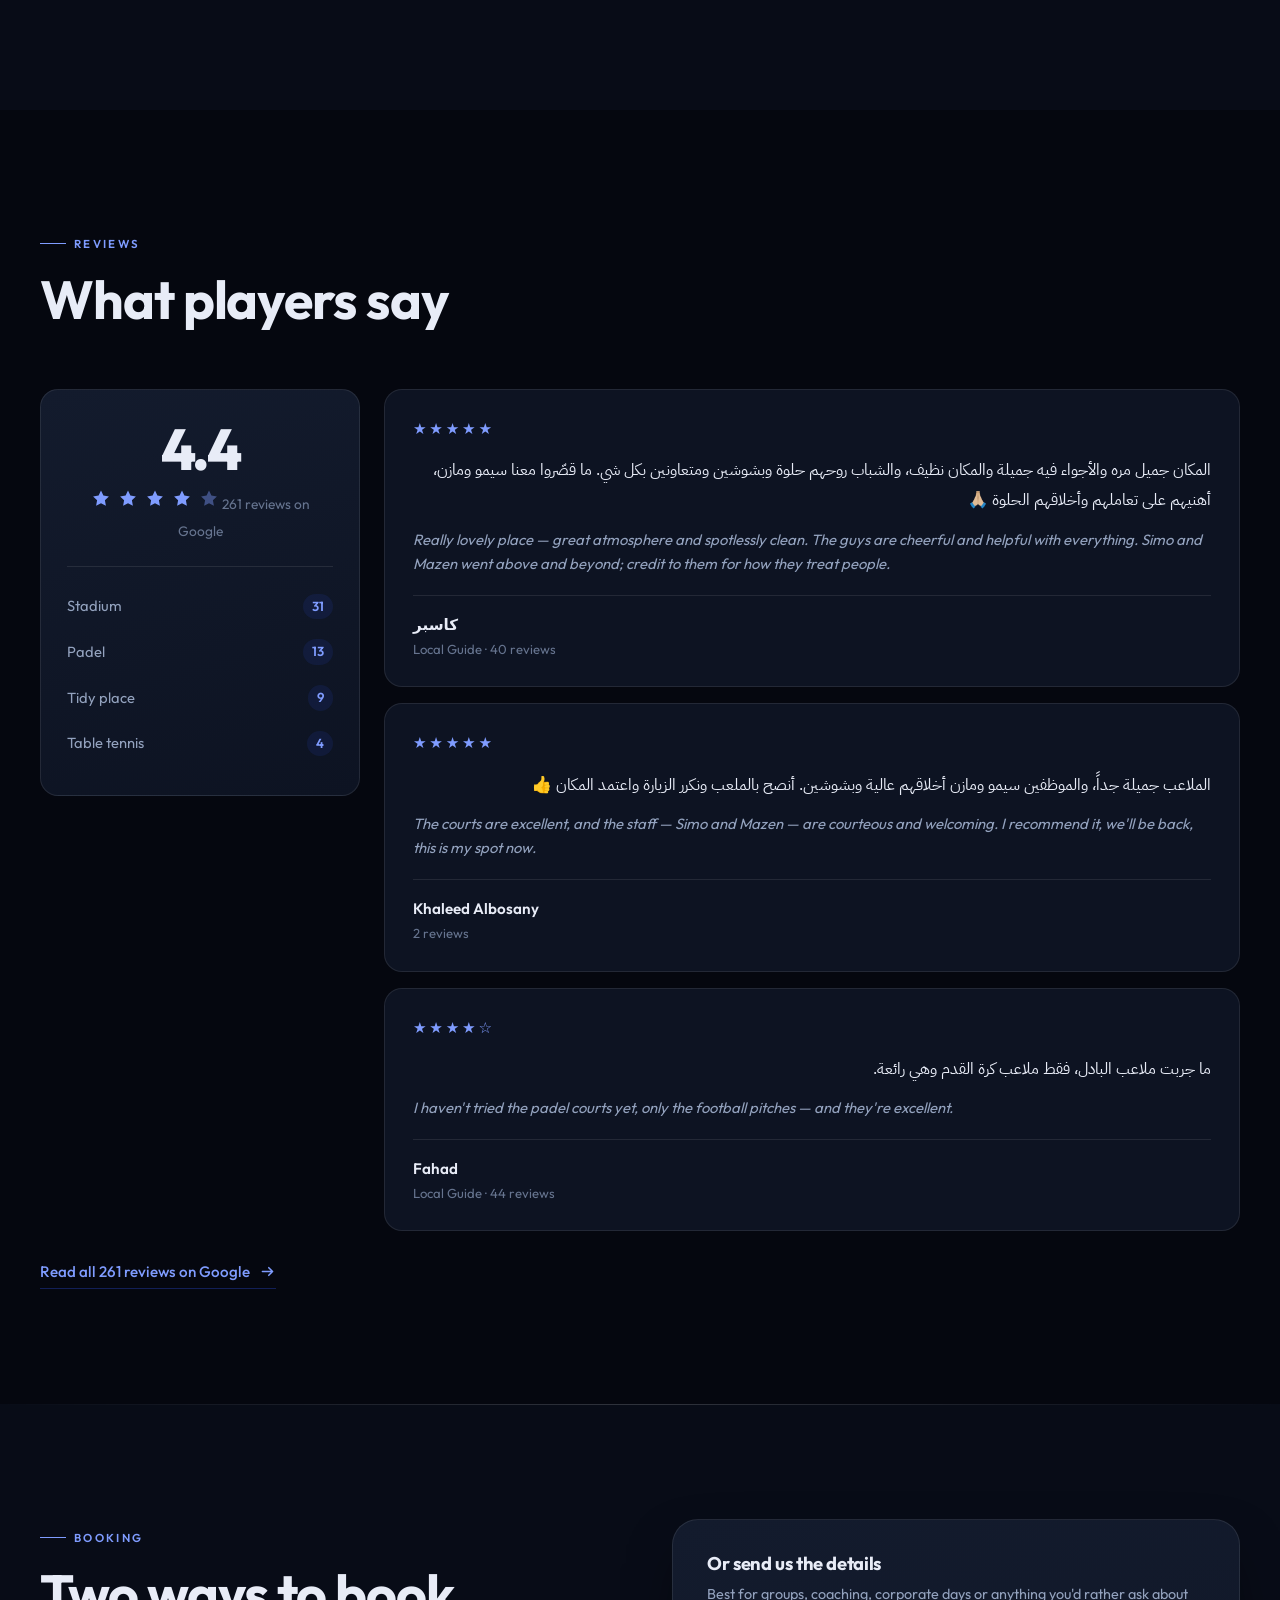
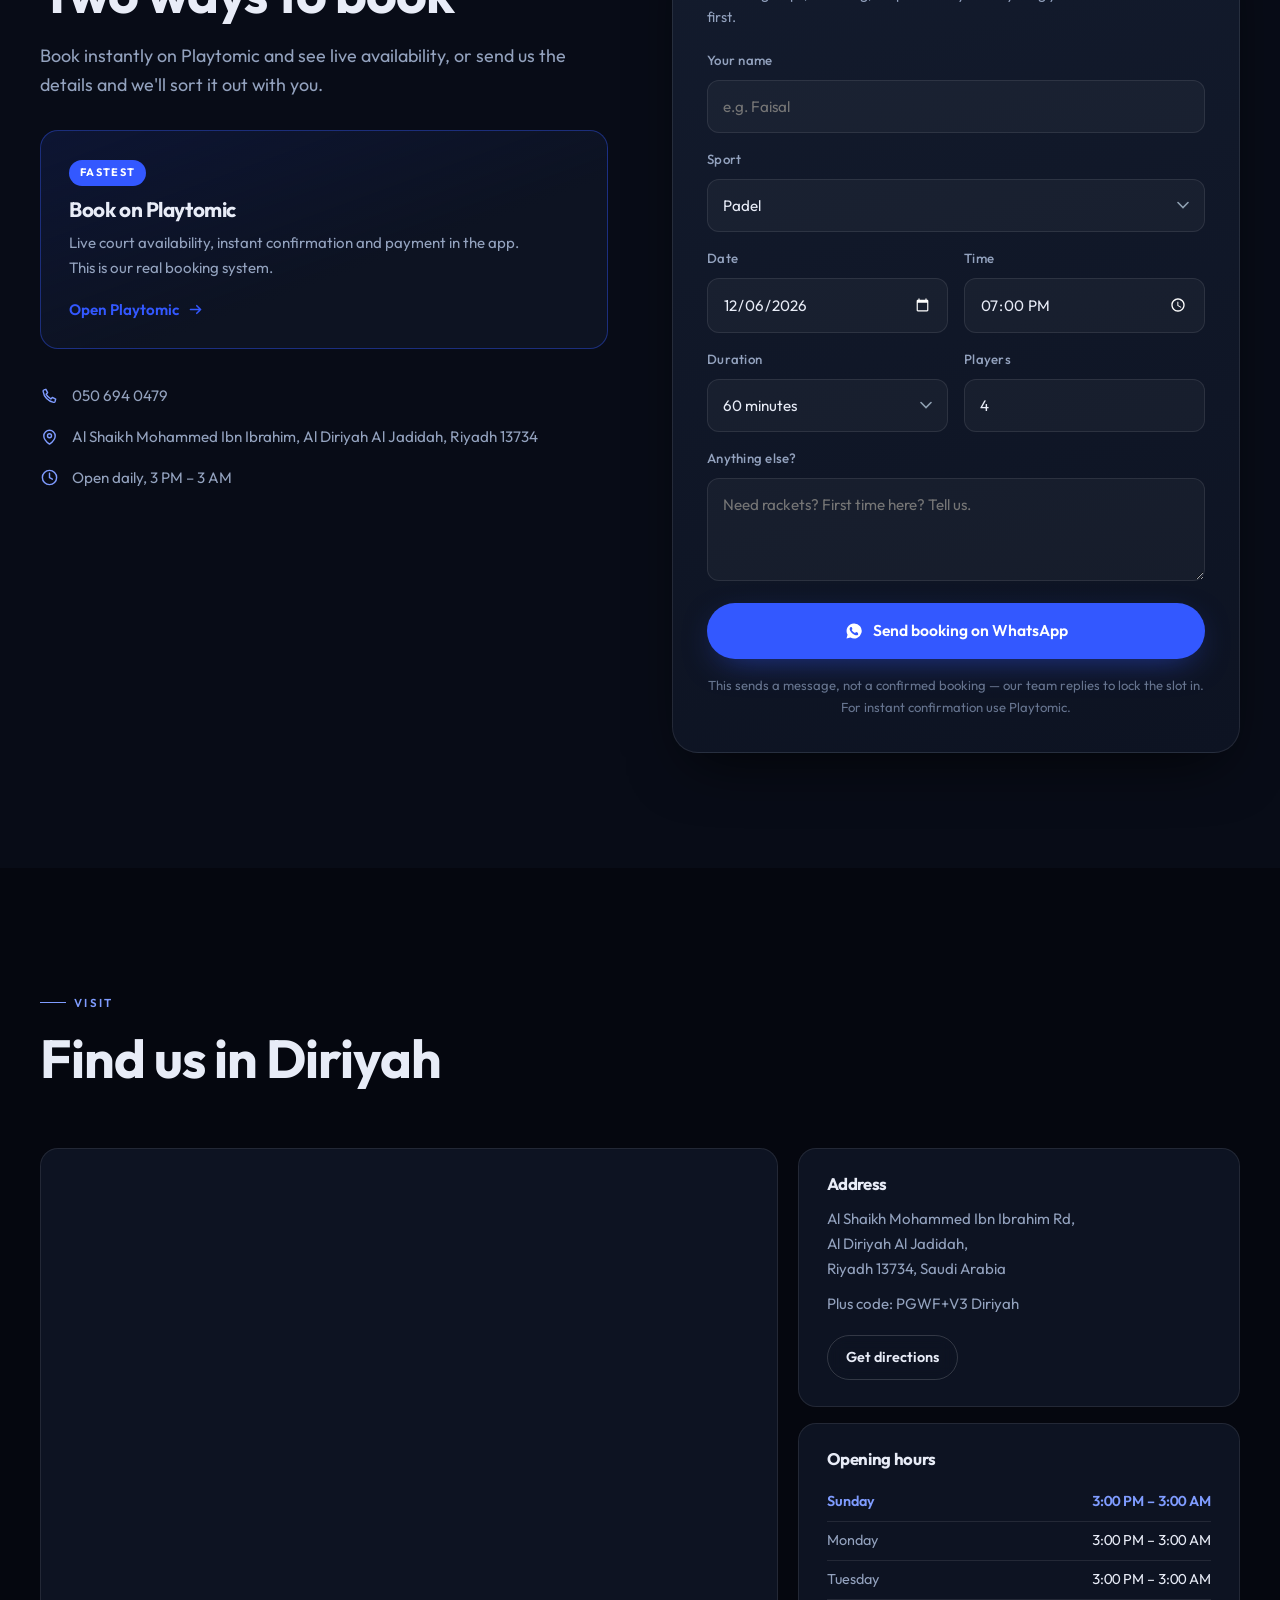
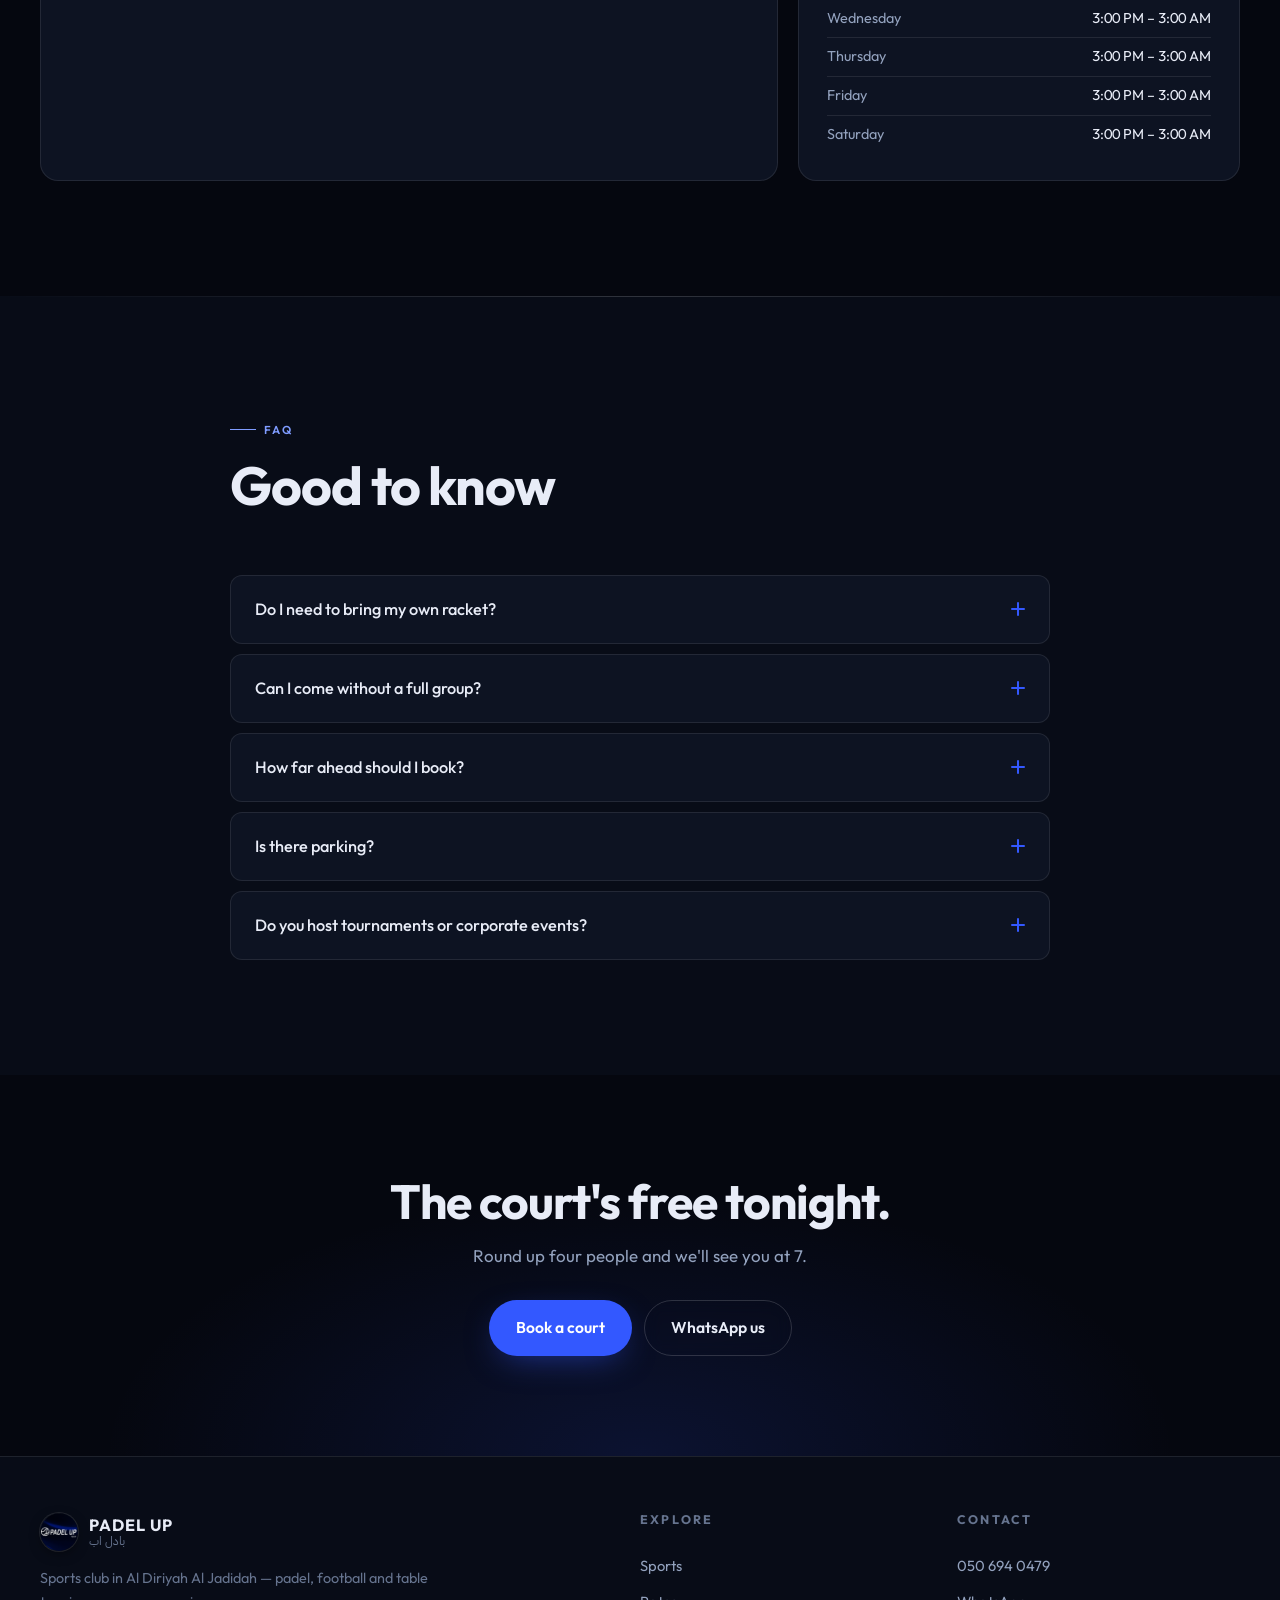
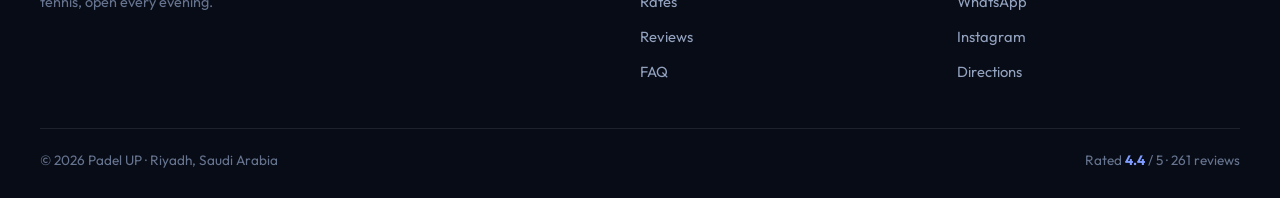
==== commit 2f726db8: "Replace placeholder rates with the club's published pricing Court packages, private coaching and gro" ====
--- a/index.html
+++ b/index.html
@@ -4,12 +4,12 @@
 <meta charset="UTF-8" />
 <meta name="viewport" content="width=device-width, initial-scale=1, viewport-fit=cover" />
 <title>Padel UP · بادل اب — Padel, Football & Table Tennis in Diriyah, Riyadh</title>
-<meta name="description" content="Padel UP is a sports club in Al Diriyah Al Jadidah, Riyadh — padel courts, football pitches and table tennis. Rated 4.4 by 261 visitors. Book your court today." />
+<meta name="description" content="Padel UP is a sports club in Al Diriyah Al Jadidah, Riyadh — padel courts, football pitches and table tennis, plus private and group coaching. Rated 4.4 by 261 visitors. Open daily 3 PM – 3 AM." />
 <meta name="theme-color" content="#05070f" />
 
 <meta property="og:type" content="business.business" />
 <meta property="og:title" content="Padel UP · بادل اب — Sports Club in Diriyah, Riyadh" />
-<meta property="og:description" content="Padel courts, football pitches and table tennis in Al Diriyah Al Jadidah. Open daily from 4 PM." />
+<meta property="og:description" content="Padel courts, football pitches and table tennis in Al Diriyah Al Jadidah. Court packages, private and group coaching. Open daily 3 PM – 3 AM." />
 <meta property="og:locale" content="en_US" />
 <meta property="og:locale:alternate" content="ar_SA" />
 <!-- Absolute URLs are required here. Update both if the site moves to a custom domain. -->
@@ -48,8 +48,7 @@
     "bestRating": "5"
   },
   "openingHoursSpecification": [
-    { "@type": "OpeningHoursSpecification", "dayOfWeek": ["Sunday","Monday","Tuesday","Wednesday"], "opens": "16:00", "closes": "03:00" },
-    { "@type": "OpeningHoursSpecification", "dayOfWeek": ["Thursday","Friday","Saturday"], "opens": "15:00", "closes": "04:00" }
+    { "@type": "OpeningHoursSpecification", "dayOfWeek": ["Sunday","Monday","Tuesday","Wednesday","Thursday","Friday","Saturday"], "opens": "15:00", "closes": "03:00" }
   ],
   "sameAs": ["https://www.instagram.com/padel_up/", "https://playtomic.com/clubs/padel-up-riyadh"],
   "potentialAction": {
@@ -61,7 +60,8 @@
     },
     "result": { "@type": "Reservation", "name": "Court booking" }
   },
-  "sport": ["Padel", "Football", "Table Tennis"]
+  "sport": ["Padel", "Football", "Table Tennis"],
+  "amenityFeature": [{ "@type": "LocationFeatureSpecification", "name": "Padel coaching and academy", "value": true }]
 }
 </script>
 </head>
@@ -157,7 +157,7 @@
       <div class="panel">
         <div class="panel__row">
           <span class="panel__label" data-en="Today" data-ar="اليوم">Today</span>
-          <span class="pill pill--live"><span class="pill__dot"></span><span id="todayHours" data-en="Open from 4 PM" data-ar="نفتح ٤ عصراً">Open from 4 PM</span></span>
+          <span class="pill pill--live"><span class="pill__dot"></span><span id="todayHours" data-en="Open from 3 PM" data-ar="نفتح ٣ عصراً">Open from 3 PM</span></span>
         </div>
 
         <div class="panel__courts">
@@ -314,7 +314,7 @@
       <li class="step reveal">
         <span class="step__num">01</span>
         <h3 data-en="Pick your sport &amp; time" data-ar="اختر رياضتك ووقتك">Pick your sport &amp; time</h3>
-        <p data-en="Choose padel, football or table tennis and the slot that suits your group. We open at 4 PM Sunday to Wednesday, and 3 PM Thursday to Saturday." data-ar="اختر البادل أو كرة القدم أو تنس الطاولة والوقت المناسب لمجموعتك. نفتح ٤ عصراً من الأحد للأربعاء، و٣ عصراً من الخميس للسبت.">Choose padel, football or table tennis and the slot that suits your group. We open at 4 PM Sunday to Wednesday, and 3 PM Thursday to Saturday.</p>
+        <p data-en="Choose padel, football or table tennis and the slot that suits your group. We are open every day from 3 PM until 3 AM." data-ar="اختر البادل أو كرة القدم أو تنس الطاولة والوقت المناسب لمجموعتك. نفتح يومياً من ٣ عصراً حتى ٣ فجراً.">Choose padel, football or table tennis and the slot that suits your group. We are open every day from 3 PM until 3 AM.</p>
       </li>
       <li class="step reveal">
         <span class="step__num">02</span>
@@ -335,49 +335,122 @@
   <div class="container">
     <header class="sechead reveal">
       <p class="kicker" data-en="Rates" data-ar="الأسعار">Rates</p>
-      <h2 class="sectitle" data-en="Simple pricing, per court" data-ar="أسعار واضحة، لكل ملعب">Simple pricing, per court</h2>
-      <p class="secsub" data-en="Prices are per court, not per player — split it however you like." data-ar="الأسعار لكل ملعب وليس لكل لاعب — قسّموها بينكم كيف ما تحبون.">Prices are per court, not per player — split it however you like.</p>
+      <h2 class="sectitle" data-en="Packages &amp; coaching" data-ar="الباقات والتدريب">Packages &amp; coaching</h2>
+      <p class="secsub" data-en="Buy court time in bulk and the price per booking drops. Coaching is priced per player, so the bigger your group the less each of you pays." data-ar="احجز وقت الملعب بالجملة وينزل سعر الحجز الواحد. التدريب بسعر لكل لاعب، فكل ما كبرت مجموعتك قل ما يدفعه كل واحد.">Buy court time in bulk and the price per booking drops. Coaching is priced per player, so the bigger your group the less each of you pays.</p>
     </header>
 
-    <!-- TODO(owner): replace the SAR figures below with your real rates. See README.md -->
     <div class="rates">
+      <!-- Court packages -->
+      <article class="rate rate--hero reveal">
+        <span class="tag tag--solid" data-en="Best value" data-ar="الأفضل قيمة">Best value</span>
+        <h3 data-en="Court packages" data-ar="باقات الحجز">Court packages</h3>
+        <p class="rate__when" data-en="Prepaid blocks of bookings" data-ar="حجوزات مدفوعة مسبقاً">Prepaid blocks of bookings</p>
+
+        <div class="pricegroup">
+          <h4 data-en="60 minutes" data-ar="٦٠ دقيقة">60 minutes</h4>
+          <ul class="pricelist">
+            <li>
+              <span data-en="10 bookings" data-ar="١٠ حجوزات">10 bookings</span>
+              <b>2,500 <small data-en="SAR" data-ar="ريال">SAR</small></b>
+              <em data-en="250 per booking" data-ar="٢٥٠ ريال للحجز">250 per booking</em>
+            </li>
+            <li>
+              <span data-en="20 bookings" data-ar="٢٠ حجز">20 bookings</span>
+              <b>4,600 <small data-en="SAR" data-ar="ريال">SAR</small></b>
+              <em data-en="230 per booking" data-ar="٢٣٠ ريال للحجز">230 per booking</em>
+            </li>
+          </ul>
+        </div>
+
+        <div class="pricegroup">
+          <h4 data-en="90 minutes" data-ar="٩٠ دقيقة">90 minutes</h4>
+          <ul class="pricelist">
+            <li>
+              <span data-en="10 bookings" data-ar="١٠ حجوزات">10 bookings</span>
+              <b>3,200 <small data-en="SAR" data-ar="ريال">SAR</small></b>
+              <em data-en="320 per booking" data-ar="٣٢٠ ريال للحجز">320 per booking</em>
+            </li>
+            <li>
+              <span data-en="20 bookings" data-ar="٢٠ حجز">20 bookings</span>
+              <b>5,900 <small data-en="SAR" data-ar="ريال">SAR</small></b>
+              <em data-en="295 per booking" data-ar="٢٩٥ ريال للحجز">295 per booking</em>
+            </li>
+          </ul>
+        </div>
+
+        <a class="btn btn--primary btn--full" href="https://wa.me/966506940479" target="_blank" rel="noopener" data-en="Ask about packages" data-ar="استفسر عن الباقات">Ask about packages</a>
+      </article>
+
+      <!-- Private coaching -->
       <article class="rate reveal">
-        <h3 data-en="Off-peak padel" data-ar="بادل خارج الذروة">Off-peak padel</h3>
-        <p class="rate__when" data-en="4 PM – 7 PM" data-ar="٤ عصراً – ٧ مساءً">4 PM – 7 PM</p>
-        <p class="rate__price"><span class="cur">SAR</span><span class="num">120</span><small data-en="/ 60 min" data-ar="/ ٦٠ دقيقة">/ 60 min</small></p>
-        <ul class="ticks">
-          <li data-en="Up to 4 players" data-ar="حتى ٤ لاعبين">Up to 4 players</li>
-          <li data-en="Rackets available" data-ar="مضارب متوفرة">Rackets available</li>
-        </ul>
-        <a class="btn btn--ghost btn--full" href="https://playtomic.com/clubs/padel-up-riyadh" target="_blank" rel="noopener" data-en="Book this" data-ar="احجز الآن">Book this</a>
+        <h3 data-en="Private coaching" data-ar="تدريب خاص">Private coaching</h3>
+        <p class="rate__when" data-en="One 60-minute session with a coach" data-ar="حصة تدريب ٦٠ دقيقة مع مدرب">One 60-minute session with a coach</p>
+
+        <div class="pricegroup">
+          <ul class="pricelist">
+            <li>
+              <span data-en="1 player" data-ar="لاعب واحد">1 player</span>
+              <b>380 <small data-en="SAR" data-ar="ريال">SAR</small></b>
+            </li>
+            <li>
+              <span data-en="2 players" data-ar="لاعبان">2 players</span>
+              <b>200 <small data-en="SAR / player" data-ar="ريال لكل لاعب">SAR / player</small></b>
+            </li>
+            <li>
+              <span data-en="3 players" data-ar="ثلاثة لاعبين">3 players</span>
+              <b>150 <small data-en="SAR / player" data-ar="ريال لكل لاعب">SAR / player</small></b>
+            </li>
+            <li>
+              <span data-en="4 players" data-ar="أربعة لاعبين">4 players</span>
+              <b>130 <small data-en="SAR / player" data-ar="ريال لكل لاعب">SAR / player</small></b>
+            </li>
+          </ul>
+        </div>
+
+        <a class="btn btn--ghost btn--full" href="https://wa.me/966506940479" target="_blank" rel="noopener" data-en="Book a session" data-ar="احجز حصة">Book a session</a>
       </article>
 
-      <article class="rate rate--hero reveal">
-        <span class="tag tag--solid" data-en="Popular" data-ar="الأكثر طلباً">Popular</span>
-        <h3 data-en="Prime-time padel" data-ar="بادل وقت الذروة">Prime-time padel</h3>
-        <p class="rate__when" data-en="7 PM – close" data-ar="٧ مساءً – الإغلاق">7 PM – close</p>
-        <p class="rate__price"><span class="cur">SAR</span><span class="num">160</span><small data-en="/ 60 min" data-ar="/ ٦٠ دقيقة">/ 60 min</small></p>
-        <ul class="ticks">
-          <li data-en="Up to 4 players" data-ar="حتى ٤ لاعبين">Up to 4 players</li>
-          <li data-en="Full floodlighting" data-ar="إضاءة كاملة">Full floodlighting</li>
-          <li data-en="90-minute slots available" data-ar="تتوفر حجوزات ٩٠ دقيقة">90-minute slots available</li>
-        </ul>
-        <a class="btn btn--primary btn--full" href="https://playtomic.com/clubs/padel-up-riyadh" target="_blank" rel="noopener" data-en="Book this" data-ar="احجز الآن">Book this</a>
+      <!-- Group coaching -->
+      <article class="rate reveal">
+        <h3 data-en="Group coaching" data-ar="باقات التدريب">Group coaching</h3>
+        <p class="rate__when" data-en="Multi-session blocks, priced per player" data-ar="باقات حصص، السعر لكل لاعب">Multi-session blocks, priced per player</p>
+
+        <div class="pricegroup">
+          <h4 data-en="3 players" data-ar="٣ لاعبين">3 players</h4>
+          <ul class="pricelist">
+            <li>
+              <span data-en="5 sessions" data-ar="٥ حصص">5 sessions</span>
+              <b>700 <small data-en="SAR / player" data-ar="ريال لكل لاعب">SAR / player</small></b>
+            </li>
+            <li>
+              <span data-en="10 sessions" data-ar="١٠ حصص">10 sessions</span>
+              <b>1,300 <small data-en="SAR / player" data-ar="ريال لكل لاعب">SAR / player</small></b>
+            </li>
+          </ul>
+        </div>
+
+        <div class="pricegroup">
+          <h4 data-en="4 players" data-ar="٤ لاعبين">4 players</h4>
+          <ul class="pricelist">
+            <li>
+              <span data-en="5 sessions" data-ar="٥ حصص">5 sessions</span>
+              <b>700 <small data-en="SAR / player" data-ar="ريال لكل لاعب">SAR / player</small></b>
+            </li>
+            <li>
+              <span data-en="10 sessions" data-ar="١٠ حصص">10 sessions</span>
+              <b>1,200 <small data-en="SAR / player" data-ar="ريال لكل لاعب">SAR / player</small></b>
+            </li>
+          </ul>
+        </div>
+
+        <a class="btn btn--ghost btn--full" href="https://wa.me/966506940479" target="_blank" rel="noopener" data-en="Ask about coaching" data-ar="استفسر عن التدريب">Ask about coaching</a>
       </article>
-
-      <article class="rate reveal">
-        <h3 data-en="Football pitch" data-ar="ملعب كرة قدم">Football pitch</h3>
-        <p class="rate__when" data-en="All evening" data-ar="طوال المساء">All evening</p>
-        <p class="rate__price"><span class="cur">SAR</span><span class="num">200</span><small data-en="/ 60 min" data-ar="/ ٦٠ دقيقة">/ 60 min</small></p>
-        <ul class="ticks">
-          <li data-en="5-a-side pitch" data-ar="ملعب خماسي">5-a-side pitch</li>
-          <li data-en="Balls &amp; bibs included" data-ar="كرات وفانلات مشمولة">Balls &amp; bibs included</li>
-        </ul>
-        <a class="btn btn--ghost btn--full" href="https://playtomic.com/clubs/padel-up-riyadh" target="_blank" rel="noopener" data-en="Book this" data-ar="احجز الآن">Book this</a>
-      </article>
-    </div>
-
-    <p class="rates__note reveal" data-en="Table tennis is free for groups waiting on a booked court. Group, corporate and monthly packages available — just ask." data-ar="تنس الطاولة مجاني للمجموعات المنتظرة على ملعب محجوز. تتوفر باقات للمجموعات والشركات والاشتراك الشهري — استفسر عنها.">Table tennis is free for groups waiting on a booked court. Group, corporate and monthly packages available — just ask.</p>
+    </div>
+
+    <p class="rates__note reveal">
+      <span data-en="Booking a single court? Live prices and availability are on Playtomic." data-ar="تبي تحجز ملعب مرة وحدة؟ الأسعار والأوقات المتاحة مباشرة على بلايتوميك.">Booking a single court? Live prices and availability are on Playtomic.</span>
+      <a href="https://playtomic.com/clubs/padel-up-riyadh" target="_blank" rel="noopener" data-en="Check now →" data-ar="تحقق الآن ←">Check now →</a>
+    </p>
   </div>
 </section>
 
@@ -546,7 +619,7 @@
         </li>
         <li>
           <svg viewBox="0 0 20 20" fill="none" aria-hidden="true"><circle cx="10" cy="10" r="7.5" stroke="currentColor" stroke-width="1.5"/><path d="M10 5.5V10l3 1.8" stroke="currentColor" stroke-width="1.5" stroke-linecap="round"/></svg>
-          <span data-en="Open daily — 4 PM Sun–Wed, 3 PM Thu–Sat" data-ar="يومياً — ٤ عصراً الأحد‑الأربعاء، ٣ عصراً الخميس‑السبت">Open daily — 4 PM Sun–Wed, 3 PM Thu–Sat</span>
+          <span data-en="Open daily, 3 PM – 3 AM" data-ar="يومياً من ٣ عصراً حتى ٣ فجراً">Open daily, 3 PM – 3 AM</span>
         </li>
       </ul>
     </div>
@@ -639,13 +712,13 @@
           <h3 data-en="Opening hours" data-ar="ساعات العمل">Opening hours</h3>
           <table class="hours">
             <tbody>
-              <tr data-opens="16:00"><th data-en="Sunday"    data-ar="الأحد">Sunday</th>      <td dir="ltr">4:00 PM – 3:00 AM</td></tr>
-              <tr data-opens="16:00"><th data-en="Monday"    data-ar="الإثنين">Monday</th>    <td dir="ltr">4:00 PM – 3:00 AM</td></tr>
-              <tr data-opens="16:00"><th data-en="Tuesday"   data-ar="الثلاثاء">Tuesday</th>  <td dir="ltr">4:00 PM – 3:00 AM</td></tr>
-              <tr data-opens="16:00"><th data-en="Wednesday" data-ar="الأربعاء">Wednesday</th><td dir="ltr">4:00 PM – 3:00 AM</td></tr>
-              <tr data-opens="15:00"><th data-en="Thursday"  data-ar="الخميس">Thursday</th>   <td dir="ltr">3:00 PM – 4:00 AM</td></tr>
-              <tr data-opens="15:00"><th data-en="Friday"    data-ar="الجمعة">Friday</th>     <td dir="ltr">3:00 PM – 4:00 AM</td></tr>
-              <tr data-opens="15:00"><th data-en="Saturday"  data-ar="السبت">Saturday</th>    <td dir="ltr">3:00 PM – 4:00 AM</td></tr>
+              <tr data-opens="15:00"><th data-en="Sunday" data-ar="الأحد">Sunday</th><td dir="ltr">3:00 PM – 3:00 AM</td></tr>
+              <tr data-opens="15:00"><th data-en="Monday" data-ar="الإثنين">Monday</th><td dir="ltr">3:00 PM – 3:00 AM</td></tr>
+              <tr data-opens="15:00"><th data-en="Tuesday" data-ar="الثلاثاء">Tuesday</th><td dir="ltr">3:00 PM – 3:00 AM</td></tr>
+              <tr data-opens="15:00"><th data-en="Wednesday" data-ar="الأربعاء">Wednesday</th><td dir="ltr">3:00 PM – 3:00 AM</td></tr>
+              <tr data-opens="15:00"><th data-en="Thursday" data-ar="الخميس">Thursday</th><td dir="ltr">3:00 PM – 3:00 AM</td></tr>
+              <tr data-opens="15:00"><th data-en="Friday" data-ar="الجمعة">Friday</th><td dir="ltr">3:00 PM – 3:00 AM</td></tr>
+              <tr data-opens="15:00"><th data-en="Saturday" data-ar="السبت">Saturday</th><td dir="ltr">3:00 PM – 3:00 AM</td></tr>
             </tbody>
           </table>
         </div>
--- a/assets/css/styles.css
+++ b/assets/css/styles.css
@@ -414,7 +414,39 @@
 .rate__price small{ color:var(--dim); font-size:.85rem; }
 .rate .ticks{ margin-bottom:24px; }
 .rate .btn{ margin-top:auto; }
-.rates__note{ margin-top:24px; text-align:center; color:var(--dim); font-size:.92rem; }
+
+/* price tables inside a rate card */
+.pricegroup{ margin-top:22px; }
+.pricegroup + .pricegroup{ margin-top:20px; }
+.pricegroup h4{
+  font-size:.72rem; font-weight:600; letter-spacing:.16em; text-transform:uppercase;
+  color:var(--accent-text); padding-bottom:9px; margin-bottom:4px;
+  border-bottom:1px solid var(--line);
+}
+html[lang="ar"] .pricegroup h4{ letter-spacing:0; }
+.pricelist li{
+  display:grid; grid-template-columns:1fr auto; align-items:baseline; gap:4px 14px;
+  padding:11px 0;
+}
+.pricelist li + li{ border-top:1px solid var(--line); }
+.pricelist span{ color:var(--muted); font-size:.94rem; }
+.pricelist b{
+  font-size:1.32rem; font-weight:700; letter-spacing:-.02em;
+  font-variant-numeric:tabular-nums; white-space:nowrap;
+}
+.pricelist b small{ font-size:.72rem; font-weight:500; color:var(--dim); margin-inline-start:4px; }
+/* the "250 per booking" unit price sits under the total, spanning both columns */
+.pricelist em{
+  grid-column:1 / -1; font-style:normal; font-size:.78rem; color:var(--dim); margin-top:-4px;
+}
+.rate--hero .pricelist b{ color:var(--text); }
+
+.rates__note{
+  margin-top:26px; text-align:center; color:var(--dim); font-size:.92rem;
+  display:flex; gap:8px; justify-content:center; flex-wrap:wrap;
+}
+.rates__note a{ color:var(--accent-text); }
+.rates__note a:hover{ text-decoration:underline; }
 
 /* ---------- gallery ---------- */
 .gallery{
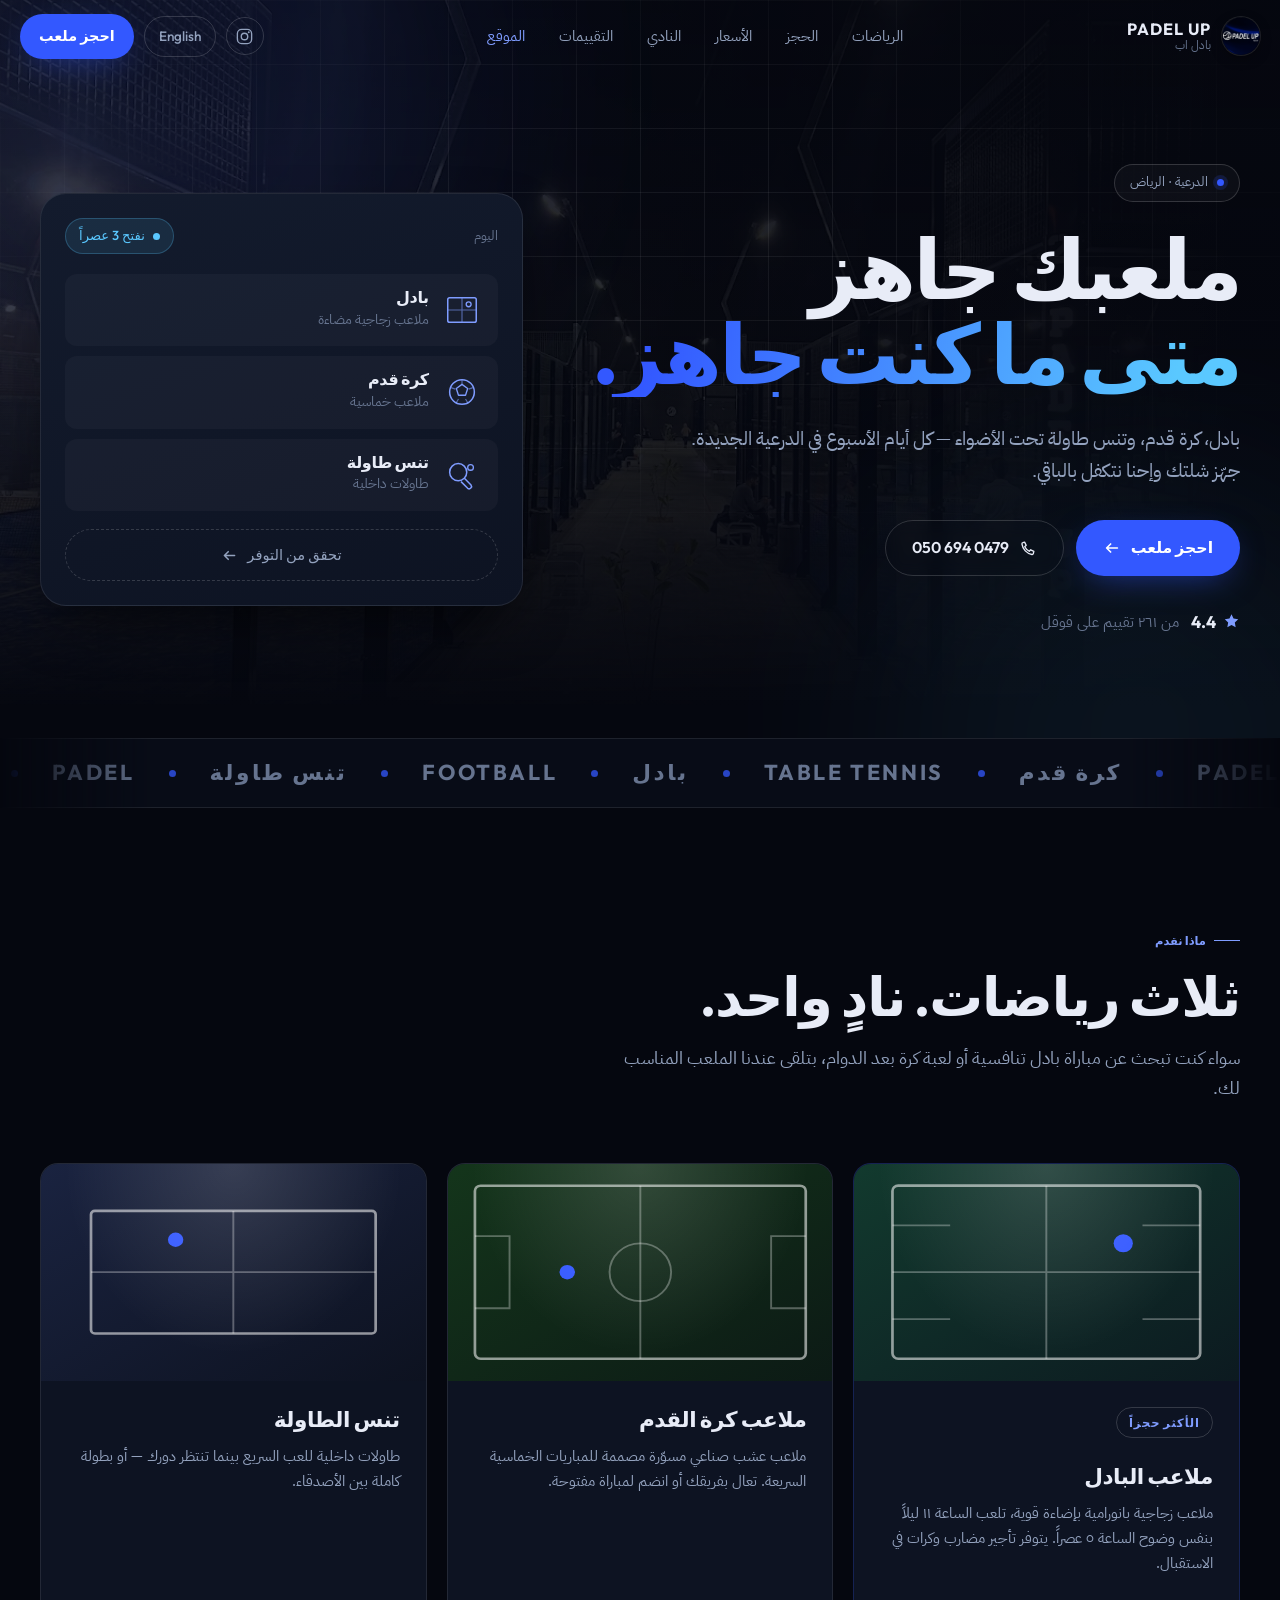
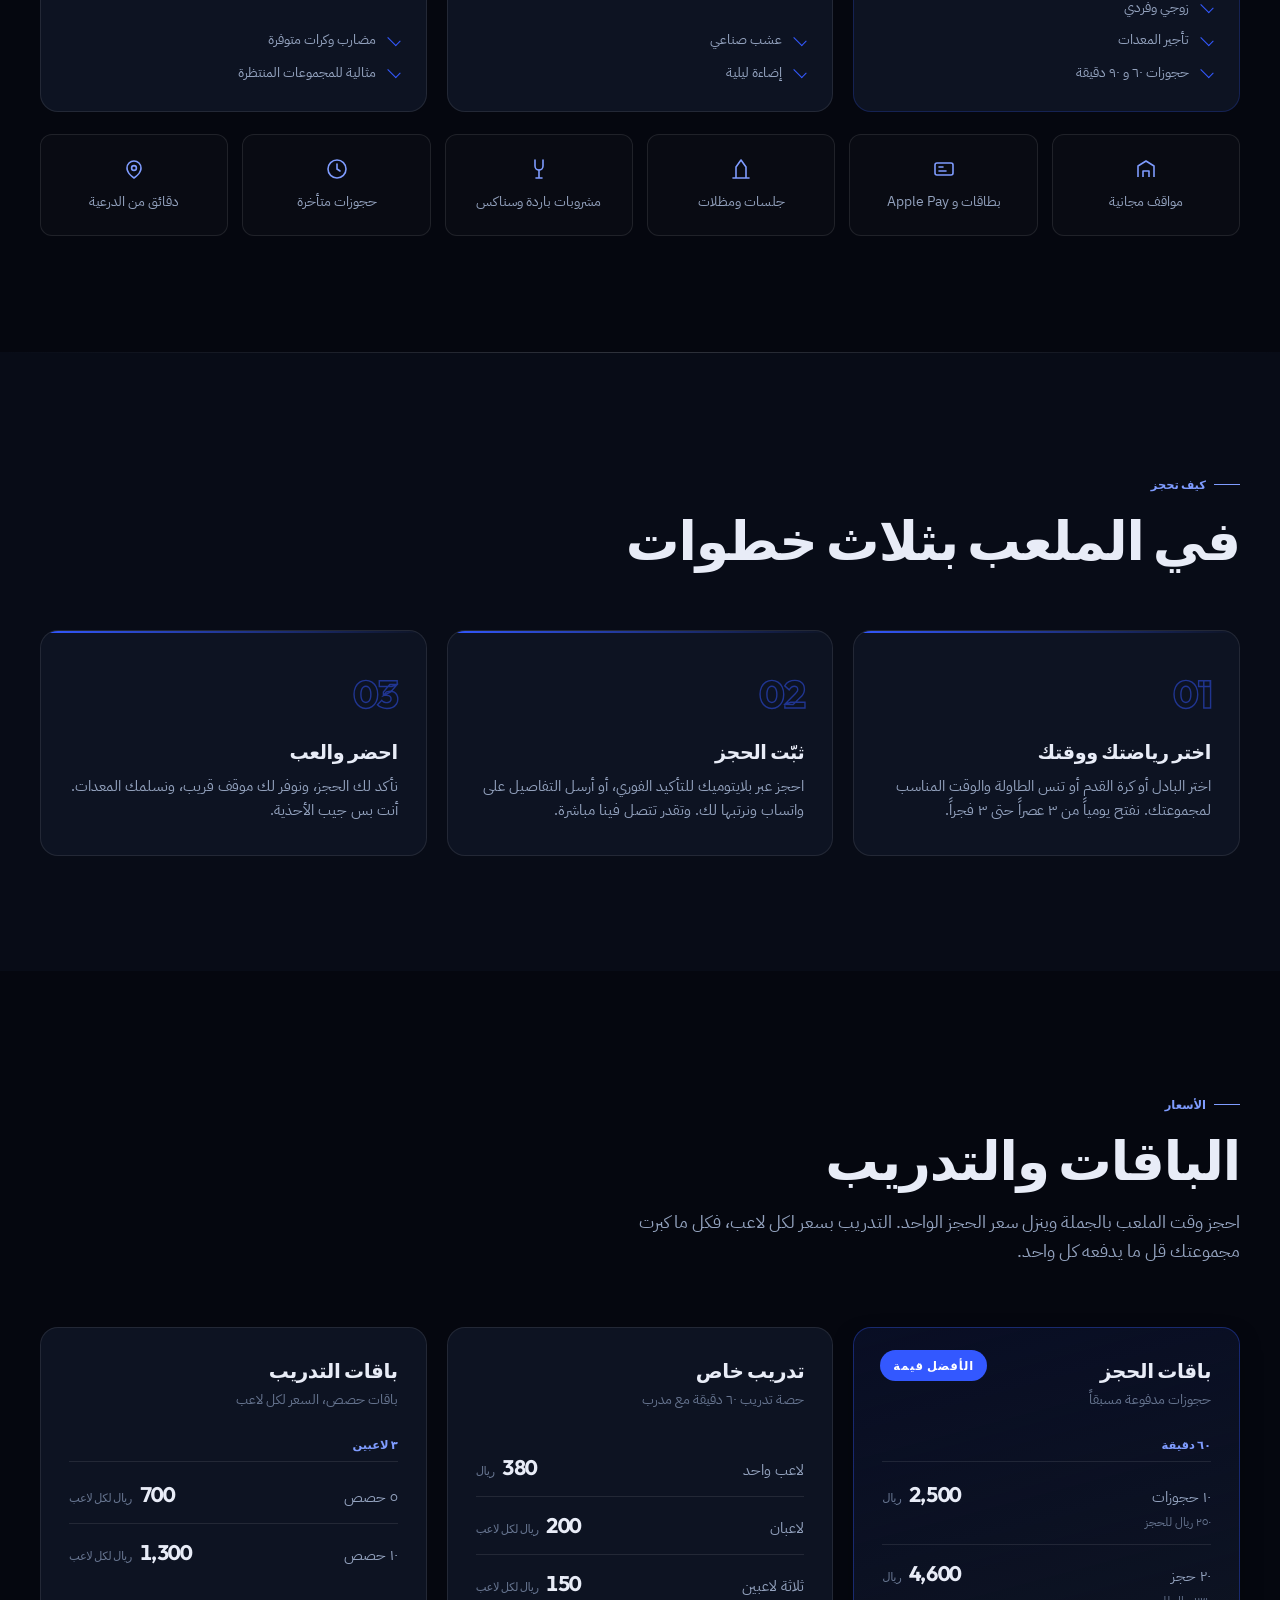
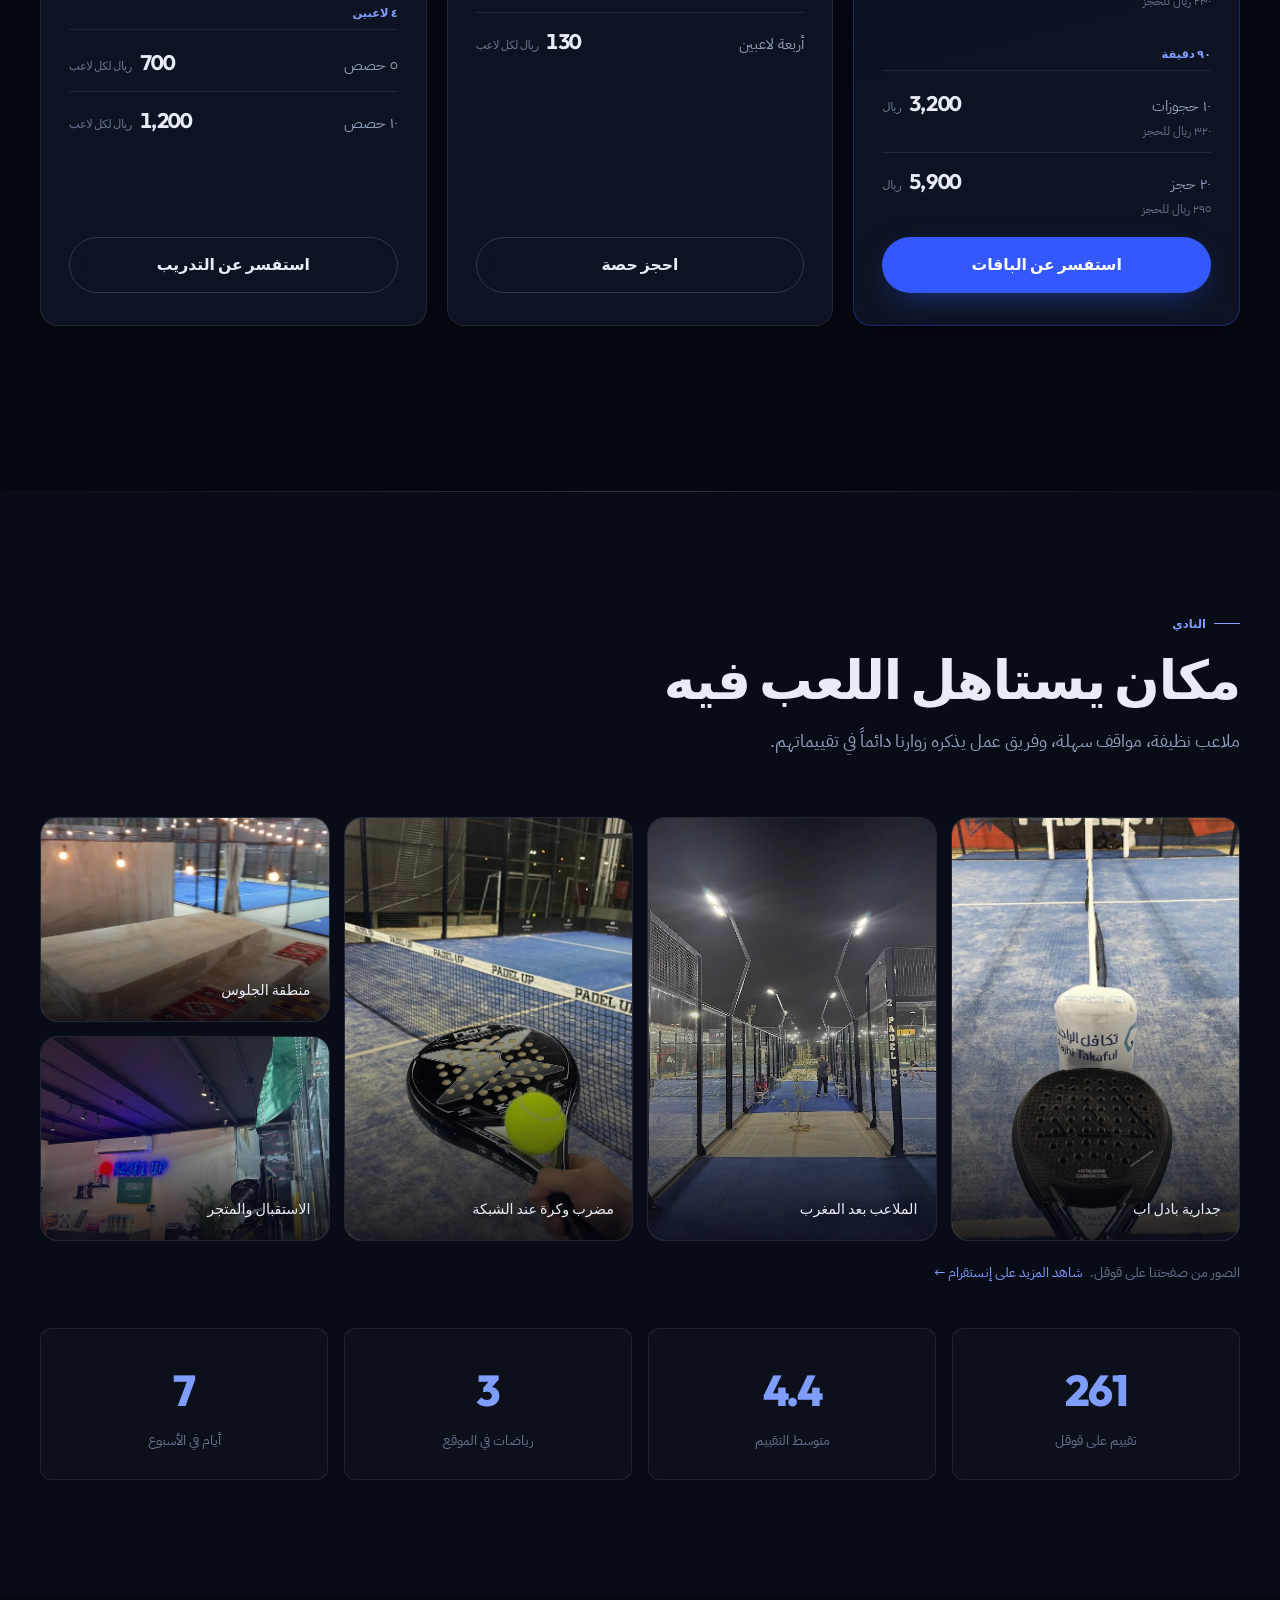
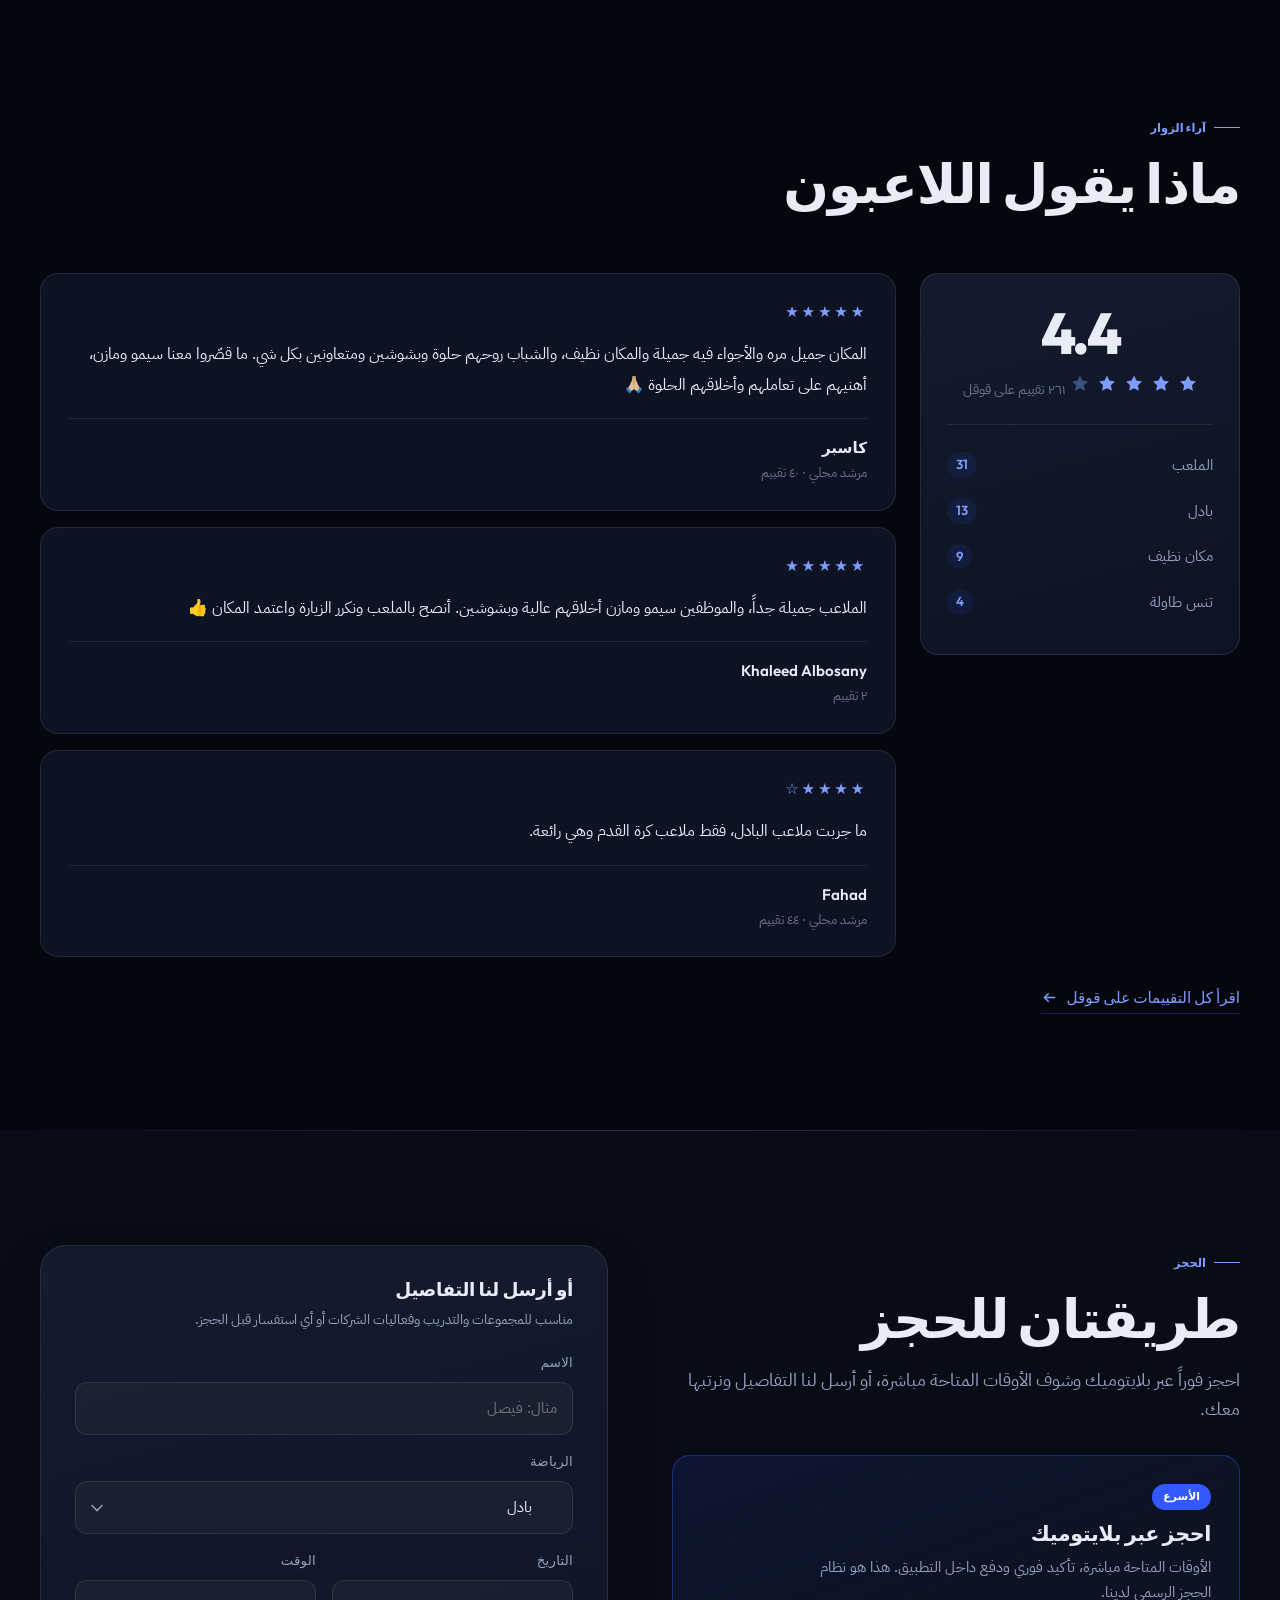
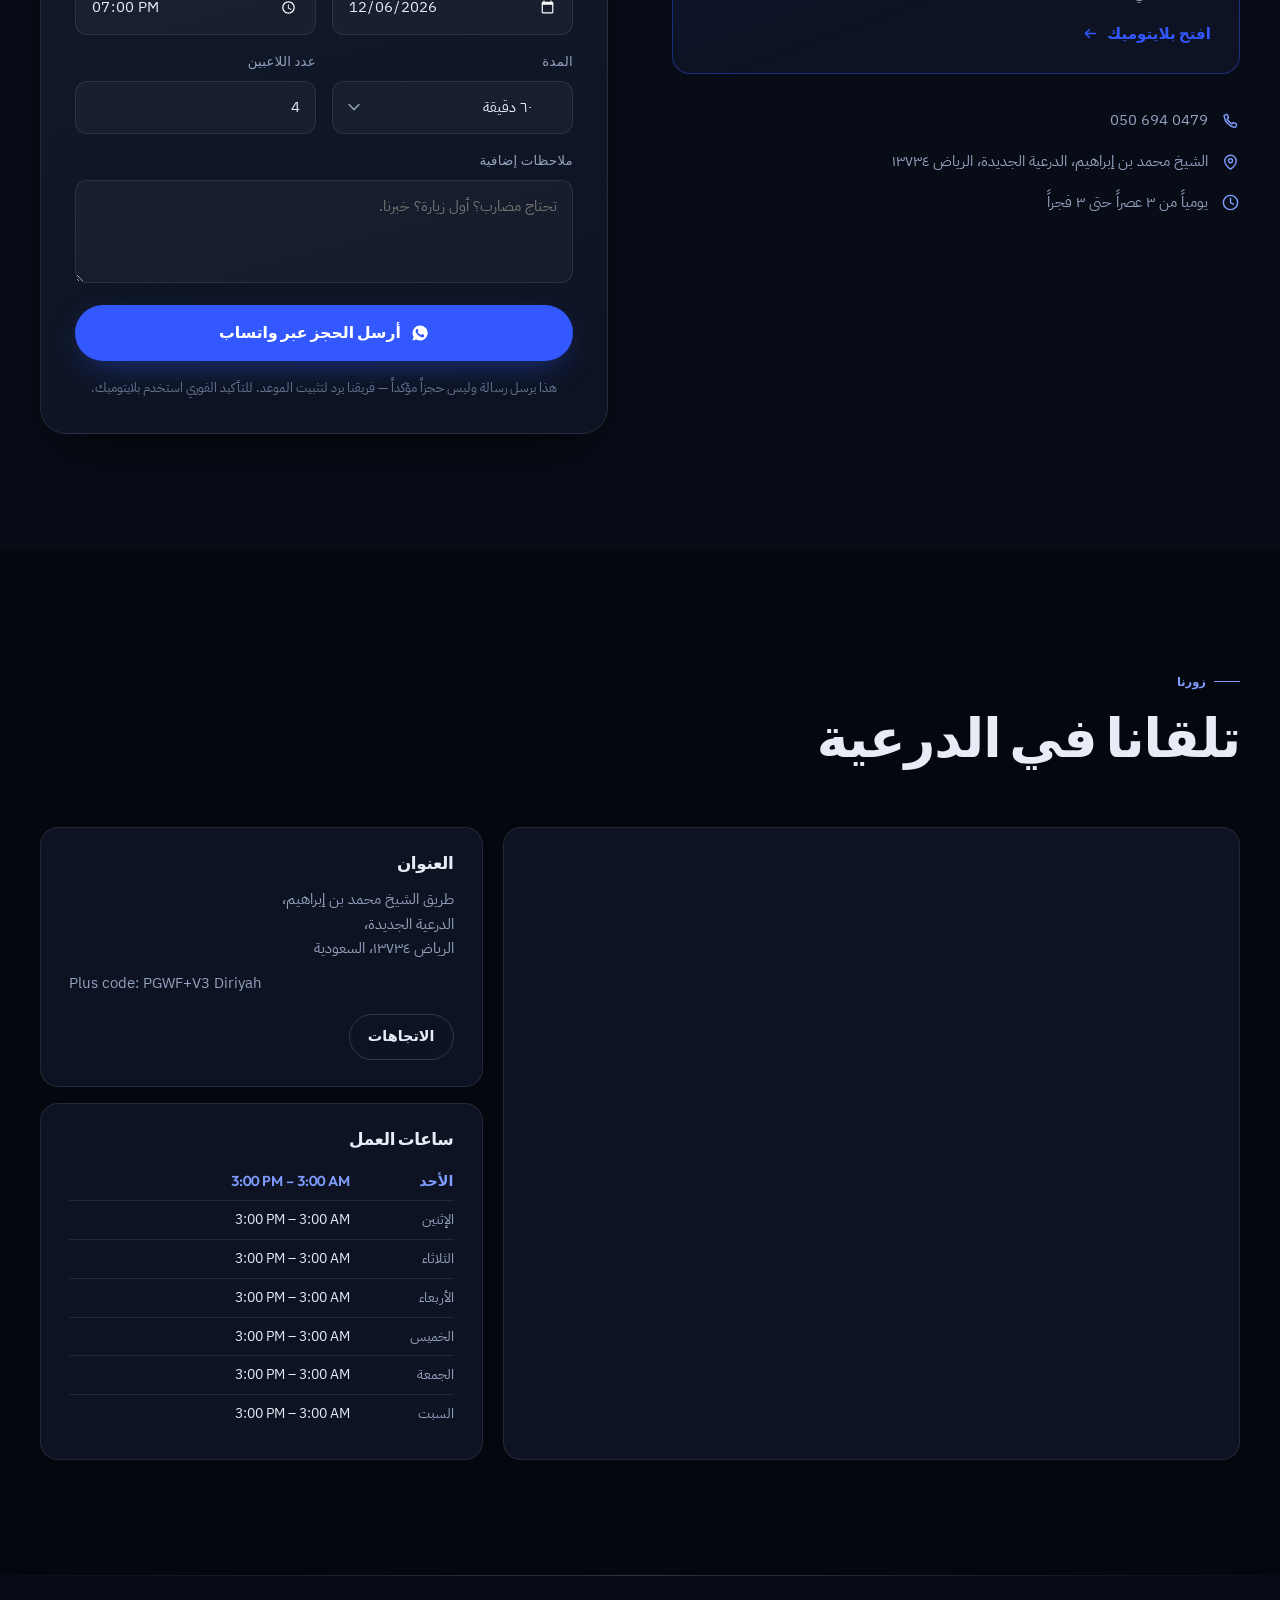
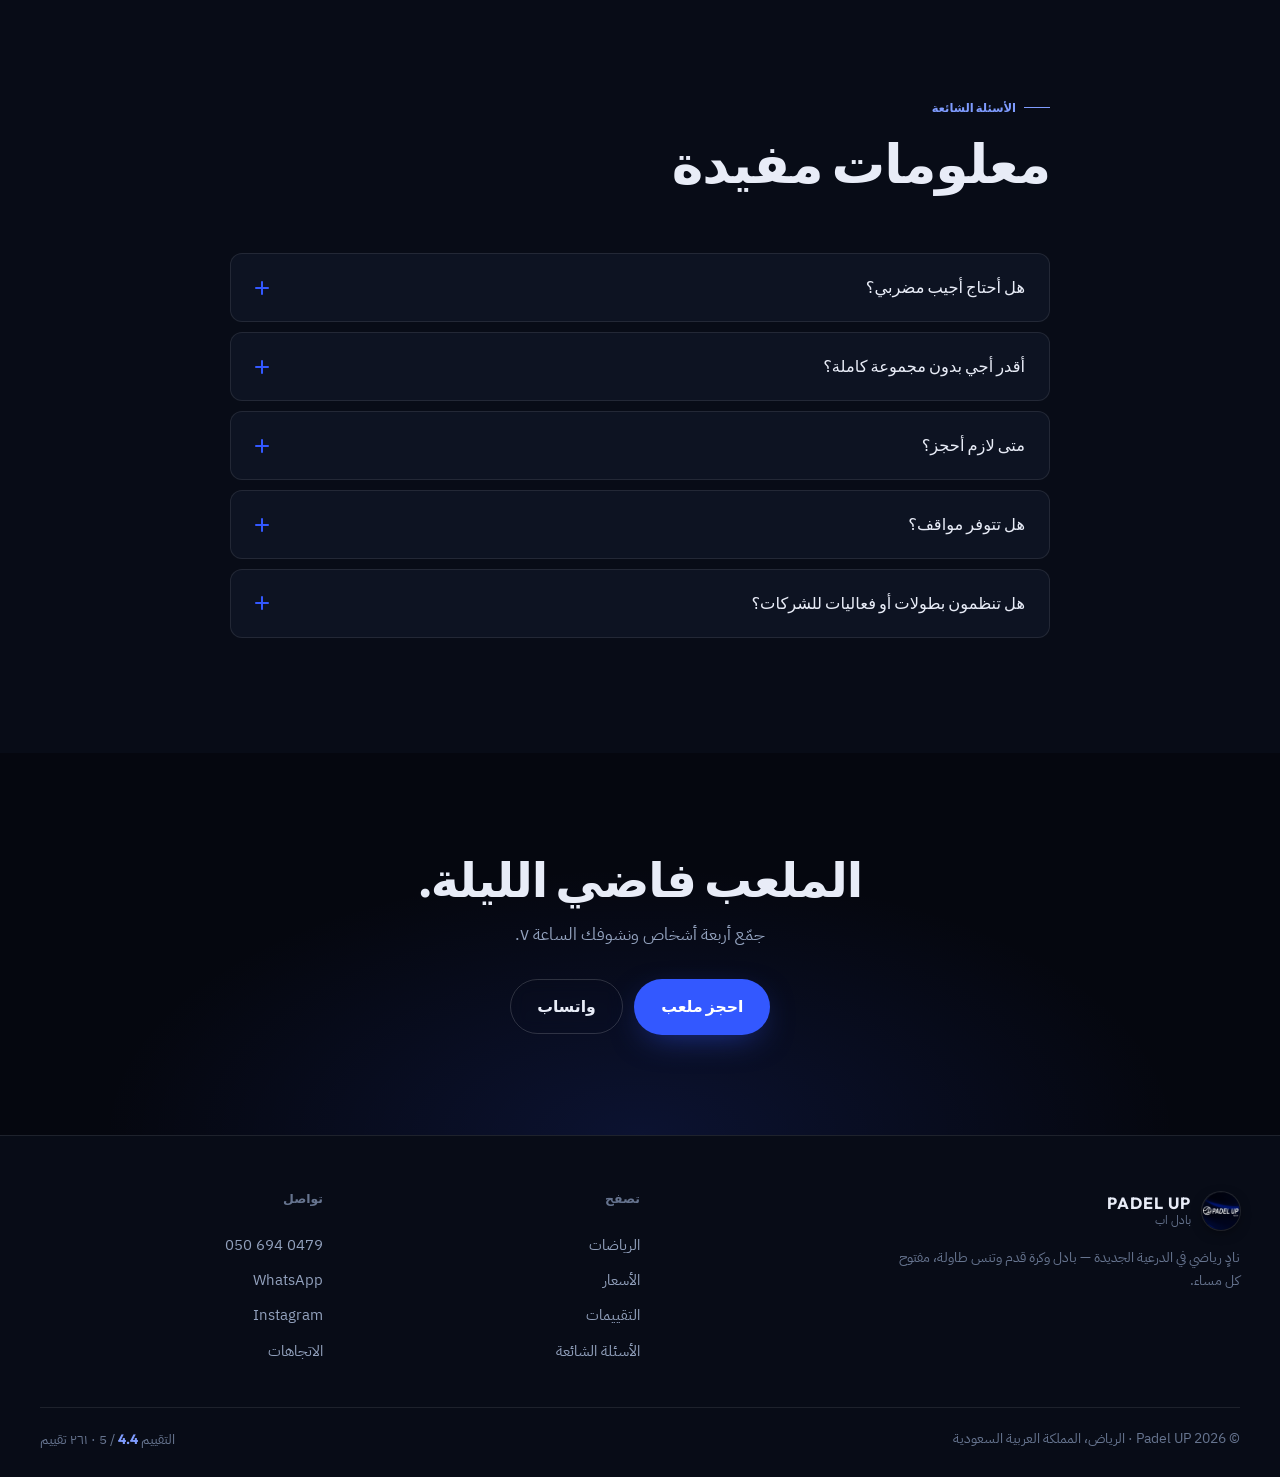
==== commit 5a073669: "Serve the site in Arabic by default The club is in Riyadh, so Arabic is the default rather than a to" ====
--- a/index.html
+++ b/index.html
@@ -1,17 +1,17 @@
 <!DOCTYPE html>
-<html lang="en" dir="ltr">
+<html lang="ar" dir="rtl">
 <head>
 <meta charset="UTF-8" />
 <meta name="viewport" content="width=device-width, initial-scale=1, viewport-fit=cover" />
-<title>Padel UP · بادل اب — Padel, Football & Table Tennis in Diriyah, Riyadh</title>
-<meta name="description" content="Padel UP is a sports club in Al Diriyah Al Jadidah, Riyadh — padel courts, football pitches and table tennis, plus private and group coaching. Rated 4.4 by 261 visitors. Open daily 3 PM – 3 AM." />
+<title>بادل اب Padel UP — ملاعب بادل وكرة قدم وتنس طاولة في الدرعية، الرياض</title>
+<meta name="description" content="نادي بادل اب الرياضي في الدرعية الجديدة، الرياض — ملاعب بادل وكرة قدم وتنس طاولة، وباقات تدريب خاص وجماعي. تقييم ٤٫٤ من ٢٦١ زائر. مفتوح يومياً من ٣ عصراً حتى ٣ فجراً." />
 <meta name="theme-color" content="#05070f" />
 
 <meta property="og:type" content="business.business" />
-<meta property="og:title" content="Padel UP · بادل اب — Sports Club in Diriyah, Riyadh" />
-<meta property="og:description" content="Padel courts, football pitches and table tennis in Al Diriyah Al Jadidah. Court packages, private and group coaching. Open daily 3 PM – 3 AM." />
-<meta property="og:locale" content="en_US" />
-<meta property="og:locale:alternate" content="ar_SA" />
+<meta property="og:title" content="بادل اب Padel UP — نادي رياضي في الدرعية، الرياض" />
+<meta property="og:description" content="ملاعب بادل وكرة قدم وتنس طاولة في الدرعية الجديدة. باقات حجز وتدريب. مفتوح يومياً من ٣ عصراً حتى ٣ فجراً." />
+<meta property="og:locale" content="ar_SA" />
+<meta property="og:locale:alternate" content="en_US" />
 <!-- Absolute URLs are required here. Update both if the site moves to a custom domain. -->
 <meta property="og:url" content="https://ribalb.github.io/padel-up-website/" />
 <meta property="og:image" content="https://ribalb.github.io/padel-up-website/assets/img/courts-avenue-1200.webp" />
@@ -67,7 +67,7 @@
 </head>
 <body>
 
-<a class="skip-link" href="#main" data-en="Skip to content" data-ar="تخطي إلى المحتوى">Skip to content</a>
+<a class="skip-link" href="#main" data-en="Skip to content" data-ar="تخطي إلى المحتوى">تخطي إلى المحتوى</a>
 
 <!-- ================= NAV ================= -->
 <header class="nav" id="nav">
@@ -81,12 +81,12 @@
     </a>
 
     <nav class="nav__links" id="navLinks" aria-label="Main">
-      <a href="#sports"   data-en="Sports"    data-ar="الرياضات">Sports</a>
-      <a href="#booking"  data-en="Book"      data-ar="الحجز">Book</a>
-      <a href="#rates"    data-en="Rates"     data-ar="الأسعار">Rates</a>
-      <a href="#gallery"  data-en="Club"      data-ar="النادي">Club</a>
-      <a href="#reviews"  data-en="Reviews"   data-ar="التقييمات">Reviews</a>
-      <a href="#visit"    data-en="Visit"     data-ar="الموقع">Visit</a>
+      <a href="#sports"   data-en="Sports"    data-ar="الرياضات">الرياضات</a>
+      <a href="#booking"  data-en="Book"      data-ar="الحجز">الحجز</a>
+      <a href="#rates"    data-en="Rates"     data-ar="الأسعار">الأسعار</a>
+      <a href="#gallery"  data-en="Club"      data-ar="النادي">النادي</a>
+      <a href="#reviews"  data-en="Reviews"   data-ar="التقييمات">التقييمات</a>
+      <a href="#visit"    data-en="Visit"     data-ar="الموقع">الموقع</a>
     </nav>
 
     <div class="nav__actions">
@@ -94,9 +94,9 @@
         <svg viewBox="0 0 24 24" fill="none" aria-hidden="true"><rect x="3" y="3" width="18" height="18" rx="5.4" stroke="currentColor" stroke-width="1.7"/><circle cx="12" cy="12" r="4.1" stroke="currentColor" stroke-width="1.7"/><circle cx="17.4" cy="6.6" r="1.2" fill="currentColor"/></svg>
       </a>
       <button class="langbtn" id="langToggle" type="button" aria-label="Switch language">
-        <span data-lang-label>العربية</span>
+        <span data-lang-label>English</span>
       </button>
-      <a class="btn btn--primary btn--sm" href="https://playtomic.com/clubs/padel-up-riyadh" target="_blank" rel="noopener" data-en="Book a court" data-ar="احجز ملعب">Book a court</a>
+      <a class="btn btn--primary btn--sm" href="https://playtomic.com/clubs/padel-up-riyadh" target="_blank" rel="noopener" data-en="Book a court" data-ar="احجز ملعب">احجز ملعب</a>
       <button class="burger" id="burger" type="button" aria-label="Menu" aria-expanded="false" aria-controls="navLinks">
         <span></span><span></span><span></span>
       </button>
@@ -123,19 +123,19 @@
     <div class="hero__copy">
       <p class="eyebrow reveal">
         <span class="dot" aria-hidden="true"></span>
-        <span data-en="Diriyah · Riyadh" data-ar="الدرعية · الرياض">Diriyah · Riyadh</span>
+        <span data-en="Diriyah · Riyadh" data-ar="الدرعية · الرياض">الدرعية · الرياض</span>
       </p>
 
       <h1 class="hero__title">
-        <span class="reveal" data-en="Your court is" data-ar="ملعبك جاهز">Your court is</span>
-        <span class="reveal grad" data-en="ready when you are." data-ar="متى ما كنت جاهز.">ready when you are.</span>
+        <span class="reveal" data-en="Your court is" data-ar="ملعبك جاهز">ملعبك جاهز</span>
+        <span class="reveal grad" data-en="ready when you are." data-ar="متى ما كنت جاهز.">متى ما كنت جاهز.</span>
       </h1>
 
-      <p class="hero__lede reveal" data-en="Padel, football and table tennis under the lights — seven nights a week in Al Diriyah Al Jadidah. Grab your friends, we'll handle the rest." data-ar="بادل، كرة قدم، وتنس طاولة تحت الأضواء — كل أيام الأسبوع في الدرعية الجديدة. جهّز شلتك وإحنا نتكفل بالباقي.">Padel, football and table tennis under the lights — seven nights a week in Al Diriyah Al Jadidah. Grab your friends, we'll handle the rest.</p>
+      <p class="hero__lede reveal" data-en="Padel, football and table tennis under the lights — seven nights a week in Al Diriyah Al Jadidah. Grab your friends, we'll handle the rest." data-ar="بادل، كرة قدم، وتنس طاولة تحت الأضواء — كل أيام الأسبوع في الدرعية الجديدة. جهّز شلتك وإحنا نتكفل بالباقي.">بادل، كرة قدم، وتنس طاولة تحت الأضواء — كل أيام الأسبوع في الدرعية الجديدة. جهّز شلتك وإحنا نتكفل بالباقي.</p>
 
       <div class="hero__cta reveal">
         <a class="btn btn--primary" href="https://playtomic.com/clubs/padel-up-riyadh" target="_blank" rel="noopener">
-          <span data-en="Book a court" data-ar="احجز ملعب">Book a court</span>
+          <span data-en="Book a court" data-ar="احجز ملعب">احجز ملعب</span>
           <svg class="btn__arrow" viewBox="0 0 20 20" fill="none" aria-hidden="true"><path d="M4 10h12m0 0-4.5-4.5M16 10l-4.5 4.5" stroke="currentColor" stroke-width="1.8" stroke-linecap="round" stroke-linejoin="round"/></svg>
         </a>
         <a class="btn btn--ghost" href="tel:+966506940479">
@@ -149,15 +149,15 @@
           <svg viewBox="0 0 20 20" aria-hidden="true"><path d="m10 1.6 2.4 5 5.5.8-4 3.9 1 5.5-4.9-2.6-4.9 2.6 1-5.5-4-3.9 5.5-.8 2.4-5Z"/></svg>
           <strong>4.4</strong>
         </div>
-        <span class="hero__proof-text" data-en="from 261 Google reviews" data-ar="من ٢٦١ تقييم على قوقل">from 261 Google reviews</span>
+        <span class="hero__proof-text" data-en="from 261 Google reviews" data-ar="من ٢٦١ تقييم على قوقل">من ٢٦١ تقييم على قوقل</span>
       </div>
     </div>
 
     <aside class="hero__panel reveal" aria-label="Club status">
       <div class="panel">
         <div class="panel__row">
-          <span class="panel__label" data-en="Today" data-ar="اليوم">Today</span>
-          <span class="pill pill--live"><span class="pill__dot"></span><span id="todayHours" data-en="Open from 3 PM" data-ar="نفتح ٣ عصراً">Open from 3 PM</span></span>
+          <span class="panel__label" data-en="Today" data-ar="اليوم">اليوم</span>
+          <span class="pill pill--live"><span class="pill__dot"></span><span id="todayHours" data-en="Open from 3 PM" data-ar="نفتح ٣ عصراً">نفتح ٣ عصراً</span></span>
         </div>
 
         <div class="panel__courts">
@@ -165,29 +165,29 @@
             <div class="courtcard__icon">
               <svg viewBox="0 0 40 40" fill="none" aria-hidden="true"><rect x="5" y="7" width="30" height="26" rx="2" stroke="currentColor" stroke-width="1.6"/><path d="M20 7v26M5 20h30" stroke="currentColor" stroke-width="1.2" opacity=".6"/><circle cx="27" cy="14" r="2.6" stroke="currentColor" stroke-width="1.4"/></svg>
             </div>
-            <h3 data-en="Padel" data-ar="بادل">Padel</h3>
-            <p data-en="Glass courts, floodlit" data-ar="ملاعب زجاجية مضاءة">Glass courts, floodlit</p>
+            <h3 data-en="Padel" data-ar="بادل">بادل</h3>
+            <p data-en="Glass courts, floodlit" data-ar="ملاعب زجاجية مضاءة">ملاعب زجاجية مضاءة</p>
           </article>
 
           <article class="courtcard">
             <div class="courtcard__icon">
               <svg viewBox="0 0 40 40" fill="none" aria-hidden="true"><circle cx="20" cy="20" r="13" stroke="currentColor" stroke-width="1.6"/><path d="m20 12 6 4.4-2.3 7h-7.4l-2.3-7L20 12Z" stroke="currentColor" stroke-width="1.4" stroke-linejoin="round"/><path d="M20 7v5m-11.6 3.4 4.6 1.6M31.6 15.4l-4.6 1.6M13.5 32l2.8-4.6m7.4 0L26.5 32" stroke="currentColor" stroke-width="1.2" opacity=".6"/></svg>
             </div>
-            <h3 data-en="Football" data-ar="كرة قدم">Football</h3>
-            <p data-en="5-a-side pitches" data-ar="ملاعب خماسية">5-a-side pitches</p>
+            <h3 data-en="Football" data-ar="كرة قدم">كرة قدم</h3>
+            <p data-en="5-a-side pitches" data-ar="ملاعب خماسية">ملاعب خماسية</p>
           </article>
 
           <article class="courtcard">
             <div class="courtcard__icon">
               <svg viewBox="0 0 40 40" fill="none" aria-hidden="true"><circle cx="16" cy="17" r="9" stroke="currentColor" stroke-width="1.6"/><path d="m22.5 23.5 7 7a2.5 2.5 0 0 1-3.5 3.5l-7-7" stroke="currentColor" stroke-width="1.6" stroke-linejoin="round"/><circle cx="29" cy="12" r="3" stroke="currentColor" stroke-width="1.4"/></svg>
             </div>
-            <h3 data-en="Table tennis" data-ar="تنس طاولة">Table tennis</h3>
-            <p data-en="Indoor tables" data-ar="طاولات داخلية">Indoor tables</p>
+            <h3 data-en="Table tennis" data-ar="تنس طاولة">تنس طاولة</h3>
+            <p data-en="Indoor tables" data-ar="طاولات داخلية">طاولات داخلية</p>
           </article>
         </div>
 
         <a class="panel__cta" href="https://playtomic.com/clubs/padel-up-riyadh" target="_blank" rel="noopener">
-          <span data-en="Check availability" data-ar="تحقق من التوفر">Check availability</span>
+          <span data-en="Check availability" data-ar="تحقق من التوفر">تحقق من التوفر</span>
           <svg viewBox="0 0 20 20" fill="none" aria-hidden="true"><path d="M4 10h12m0 0-4.5-4.5M16 10l-4.5 4.5" stroke="currentColor" stroke-width="1.8" stroke-linecap="round" stroke-linejoin="round"/></svg>
         </a>
       </div>
@@ -207,9 +207,9 @@
 <section class="section" id="sports">
   <div class="container">
     <header class="sechead reveal">
-      <p class="kicker" data-en="What's on" data-ar="ماذا نقدم">What's on</p>
-      <h2 class="sectitle" data-en="Three sports. One club." data-ar="ثلاث رياضات. نادٍ واحد.">Three sports. One club.</h2>
-      <p class="secsub" data-en="Whether you're chasing a competitive padel set or a casual kickabout after work, there's a surface here with your name on it." data-ar="سواء كنت تبحث عن مباراة بادل تنافسية أو لعبة كرة بعد الدوام، بتلقى عندنا الملعب المناسب لك.">Whether you're chasing a competitive padel set or a casual kickabout after work, there's a surface here with your name on it.</p>
+      <p class="kicker" data-en="What's on" data-ar="ماذا نقدم">ماذا نقدم</p>
+      <h2 class="sectitle" data-en="Three sports. One club." data-ar="ثلاث رياضات. نادٍ واحد.">ثلاث رياضات. نادٍ واحد.</h2>
+      <p class="secsub" data-en="Whether you're chasing a competitive padel set or a casual kickabout after work, there's a surface here with your name on it." data-ar="سواء كنت تبحث عن مباراة بادل تنافسية أو لعبة كرة بعد الدوام، بتلقى عندنا الملعب المناسب لك.">سواء كنت تبحث عن مباراة بادل تنافسية أو لعبة كرة بعد الدوام، بتلقى عندنا الملعب المناسب لك.</p>
     </header>
 
     <div class="cards">
@@ -222,13 +222,13 @@
           </svg>
         </div>
         <div class="card__body">
-          <span class="tag" data-en="Most booked" data-ar="الأكثر حجزاً">Most booked</span>
-          <h3 data-en="Padel courts" data-ar="ملاعب البادل">Padel courts</h3>
-          <p data-en="Panoramic glass courts with proper floodlighting, so an 11 PM match plays as sharp as a 5 PM one. Racket and ball rental available at reception." data-ar="ملاعب زجاجية بانورامية بإضاءة قوية، تلعب الساعة ١١ ليلاً بنفس وضوح الساعة ٥ عصراً. يتوفر تأجير مضارب وكرات في الاستقبال.">Panoramic glass courts with proper floodlighting, so an 11 PM match plays as sharp as a 5 PM one. Racket and ball rental available at reception.</p>
+          <span class="tag" data-en="Most booked" data-ar="الأكثر حجزاً">الأكثر حجزاً</span>
+          <h3 data-en="Padel courts" data-ar="ملاعب البادل">ملاعب البادل</h3>
+          <p data-en="Panoramic glass courts with proper floodlighting, so an 11 PM match plays as sharp as a 5 PM one. Racket and ball rental available at reception." data-ar="ملاعب زجاجية بانورامية بإضاءة قوية، تلعب الساعة ١١ ليلاً بنفس وضوح الساعة ٥ عصراً. يتوفر تأجير مضارب وكرات في الاستقبال.">ملاعب زجاجية بانورامية بإضاءة قوية، تلعب الساعة ١١ ليلاً بنفس وضوح الساعة ٥ عصراً. يتوفر تأجير مضارب وكرات في الاستقبال.</p>
           <ul class="ticks">
-            <li data-en="Doubles &amp; singles" data-ar="زوجي وفردي">Doubles &amp; singles</li>
-            <li data-en="Equipment rental" data-ar="تأجير المعدات">Equipment rental</li>
-            <li data-en="60 &amp; 90 minute slots" data-ar="حجوزات ٦٠ و ٩٠ دقيقة">60 &amp; 90 minute slots</li>
+            <li data-en="Doubles &amp; singles" data-ar="زوجي وفردي">زوجي وفردي</li>
+            <li data-en="Equipment rental" data-ar="تأجير المعدات">تأجير المعدات</li>
+            <li data-en="60 &amp; 90 minute slots" data-ar="حجوزات ٦٠ و ٩٠ دقيقة">حجوزات ٦٠ و ٩٠ دقيقة</li>
           </ul>
         </div>
       </article>
@@ -244,11 +244,11 @@
           </svg>
         </div>
         <div class="card__body">
-          <h3 data-en="Football pitches" data-ar="ملاعب كرة القدم">Football pitches</h3>
-          <p data-en="Fenced artificial-turf pitches built for fast five-a-side games. Bring a team or come solo and join a pick-up match." data-ar="ملاعب عشب صناعي مسوّرة مصممة للمباريات الخماسية السريعة. تعال بفريقك أو انضم لمباراة مفتوحة.">Fenced artificial-turf pitches built for fast five-a-side games. Bring a team or come solo and join a pick-up match.</p>
+          <h3 data-en="Football pitches" data-ar="ملاعب كرة القدم">ملاعب كرة القدم</h3>
+          <p data-en="Fenced artificial-turf pitches built for fast five-a-side games. Bring a team or come solo and join a pick-up match." data-ar="ملاعب عشب صناعي مسوّرة مصممة للمباريات الخماسية السريعة. تعال بفريقك أو انضم لمباراة مفتوحة.">ملاعب عشب صناعي مسوّرة مصممة للمباريات الخماسية السريعة. تعال بفريقك أو انضم لمباراة مفتوحة.</p>
           <ul class="ticks">
-            <li data-en="Artificial turf" data-ar="عشب صناعي">Artificial turf</li>
-            <li data-en="Floodlit evenings" data-ar="إضاءة ليلية">Floodlit evenings</li>
+            <li data-en="Artificial turf" data-ar="عشب صناعي">عشب صناعي</li>
+            <li data-en="Floodlit evenings" data-ar="إضاءة ليلية">إضاءة ليلية</li>
           </ul>
         </div>
       </article>
@@ -262,11 +262,11 @@
           </svg>
         </div>
         <div class="card__body">
-          <h3 data-en="Table tennis" data-ar="تنس الطاولة">Table tennis</h3>
-          <p data-en="Indoor tables for a quick rally while you wait for your court — or a full tournament between friends." data-ar="طاولات داخلية للعب السريع بينما تنتظر دورك — أو بطولة كاملة بين الأصدقاء.">Indoor tables for a quick rally while you wait for your court — or a full tournament between friends.</p>
+          <h3 data-en="Table tennis" data-ar="تنس الطاولة">تنس الطاولة</h3>
+          <p data-en="Indoor tables for a quick rally while you wait for your court — or a full tournament between friends." data-ar="طاولات داخلية للعب السريع بينما تنتظر دورك — أو بطولة كاملة بين الأصدقاء.">طاولات داخلية للعب السريع بينما تنتظر دورك — أو بطولة كاملة بين الأصدقاء.</p>
           <ul class="ticks">
-            <li data-en="Bats &amp; balls provided" data-ar="مضارب وكرات متوفرة">Bats &amp; balls provided</li>
-            <li data-en="Great for waiting groups" data-ar="مثالية للمجموعات المنتظرة">Great for waiting groups</li>
+            <li data-en="Bats &amp; balls provided" data-ar="مضارب وكرات متوفرة">مضارب وكرات متوفرة</li>
+            <li data-en="Great for waiting groups" data-ar="مثالية للمجموعات المنتظرة">مثالية للمجموعات المنتظرة</li>
           </ul>
         </div>
       </article>
@@ -276,27 +276,27 @@
     <ul class="amenities reveal">
       <li>
         <svg viewBox="0 0 24 24" fill="none" aria-hidden="true"><path d="M4 20V9l8-5 8 5v11" stroke="currentColor" stroke-width="1.6" stroke-linejoin="round"/><path d="M9 20v-6h6v6" stroke="currentColor" stroke-width="1.6" stroke-linejoin="round"/></svg>
-        <span data-en="Free parking" data-ar="مواقف مجانية">Free parking</span>
+        <span data-en="Free parking" data-ar="مواقف مجانية">مواقف مجانية</span>
       </li>
       <li>
         <svg viewBox="0 0 24 24" fill="none" aria-hidden="true"><rect x="3" y="6" width="18" height="12" rx="2" stroke="currentColor" stroke-width="1.6"/><path d="M7 10h4M7 14h7" stroke="currentColor" stroke-width="1.6" stroke-linecap="round"/></svg>
-        <span data-en="Card &amp; Apple Pay" data-ar="بطاقات و Apple Pay">Card &amp; Apple Pay</span>
+        <span data-en="Card &amp; Apple Pay" data-ar="بطاقات و Apple Pay">بطاقات و Apple Pay</span>
       </li>
       <li>
         <svg viewBox="0 0 24 24" fill="none" aria-hidden="true"><path d="M7 21V10l5-7 5 7v11" stroke="currentColor" stroke-width="1.6" stroke-linejoin="round"/><path d="M4 21h16" stroke="currentColor" stroke-width="1.6" stroke-linecap="round"/></svg>
-        <span data-en="Seating &amp; shade" data-ar="جلسات ومظلات">Seating &amp; shade</span>
+        <span data-en="Seating &amp; shade" data-ar="جلسات ومظلات">جلسات ومظلات</span>
       </li>
       <li>
         <svg viewBox="0 0 24 24" fill="none" aria-hidden="true"><path d="M8 3v6a4 4 0 0 0 8 0V3" stroke="currentColor" stroke-width="1.6" stroke-linecap="round"/><path d="M12 13v8M9 21h6" stroke="currentColor" stroke-width="1.6" stroke-linecap="round"/></svg>
-        <span data-en="Cold drinks &amp; snacks" data-ar="مشروبات باردة وسناكس">Cold drinks &amp; snacks</span>
+        <span data-en="Cold drinks &amp; snacks" data-ar="مشروبات باردة وسناكس">مشروبات باردة وسناكس</span>
       </li>
       <li>
         <svg viewBox="0 0 24 24" fill="none" aria-hidden="true"><circle cx="12" cy="12" r="9" stroke="currentColor" stroke-width="1.6"/><path d="M12 7v5l3 2" stroke="currentColor" stroke-width="1.6" stroke-linecap="round"/></svg>
-        <span data-en="Late-night slots" data-ar="حجوزات متأخرة">Late-night slots</span>
+        <span data-en="Late-night slots" data-ar="حجوزات متأخرة">حجوزات متأخرة</span>
       </li>
       <li>
         <svg viewBox="0 0 24 24" fill="none" aria-hidden="true"><path d="M12 21s7-4.5 7-10a7 7 0 1 0-14 0c0 5.5 7 10 7 10Z" stroke="currentColor" stroke-width="1.6" stroke-linejoin="round"/><circle cx="12" cy="11" r="2.4" stroke="currentColor" stroke-width="1.6"/></svg>
-        <span data-en="Minutes from Diriyah" data-ar="دقائق من الدرعية">Minutes from Diriyah</span>
+        <span data-en="Minutes from Diriyah" data-ar="دقائق من الدرعية">دقائق من الدرعية</span>
       </li>
     </ul>
   </div>
@@ -306,25 +306,25 @@
 <section class="section section--alt" id="how">
   <div class="container">
     <header class="sechead reveal">
-      <p class="kicker" data-en="How it works" data-ar="كيف تحجز">How it works</p>
-      <h2 class="sectitle" data-en="On court in three steps" data-ar="في الملعب بثلاث خطوات">On court in three steps</h2>
+      <p class="kicker" data-en="How it works" data-ar="كيف تحجز">كيف تحجز</p>
+      <h2 class="sectitle" data-en="On court in three steps" data-ar="في الملعب بثلاث خطوات">في الملعب بثلاث خطوات</h2>
     </header>
 
     <ol class="steps">
       <li class="step reveal">
         <span class="step__num">01</span>
-        <h3 data-en="Pick your sport &amp; time" data-ar="اختر رياضتك ووقتك">Pick your sport &amp; time</h3>
-        <p data-en="Choose padel, football or table tennis and the slot that suits your group. We are open every day from 3 PM until 3 AM." data-ar="اختر البادل أو كرة القدم أو تنس الطاولة والوقت المناسب لمجموعتك. نفتح يومياً من ٣ عصراً حتى ٣ فجراً.">Choose padel, football or table tennis and the slot that suits your group. We are open every day from 3 PM until 3 AM.</p>
+        <h3 data-en="Pick your sport &amp; time" data-ar="اختر رياضتك ووقتك">اختر رياضتك ووقتك</h3>
+        <p data-en="Choose padel, football or table tennis and the slot that suits your group. We are open every day from 3 PM until 3 AM." data-ar="اختر البادل أو كرة القدم أو تنس الطاولة والوقت المناسب لمجموعتك. نفتح يومياً من ٣ عصراً حتى ٣ فجراً.">اختر البادل أو كرة القدم أو تنس الطاولة والوقت المناسب لمجموعتك. نفتح يومياً من ٣ عصراً حتى ٣ فجراً.</p>
       </li>
       <li class="step reveal">
         <span class="step__num">02</span>
-        <h3 data-en="Book it" data-ar="ثبّت الحجز">Book it</h3>
-        <p data-en="Reserve on Playtomic for instant confirmation, or send us the details on WhatsApp and we'll arrange it. You can always just call." data-ar="احجز عبر بلايتوميك للتأكيد الفوري، أو أرسل التفاصيل على واتساب ونرتبها لك. وتقدر تتصل فينا مباشرة.">Reserve on Playtomic for instant confirmation, or send us the details on WhatsApp and we'll arrange it. You can always just call.</p>
+        <h3 data-en="Book it" data-ar="ثبّت الحجز">ثبّت الحجز</h3>
+        <p data-en="Reserve on Playtomic for instant confirmation, or send us the details on WhatsApp and we'll arrange it. You can always just call." data-ar="احجز عبر بلايتوميك للتأكيد الفوري، أو أرسل التفاصيل على واتساب ونرتبها لك. وتقدر تتصل فينا مباشرة.">احجز عبر بلايتوميك للتأكيد الفوري، أو أرسل التفاصيل على واتساب ونرتبها لك. وتقدر تتصل فينا مباشرة.</p>
       </li>
       <li class="step reveal">
         <span class="step__num">03</span>
-        <h3 data-en="Show up &amp; play" data-ar="احضر والعب">Show up &amp; play</h3>
-        <p data-en="We confirm your slot, park you close to the court, and hand over the gear. You bring the shoes." data-ar="نأكد لك الحجز، ونوفر لك موقف قريب، ونسلمك المعدات. أنت بس جيب الأحذية.">We confirm your slot, park you close to the court, and hand over the gear. You bring the shoes.</p>
+        <h3 data-en="Show up &amp; play" data-ar="احضر والعب">احضر والعب</h3>
+        <p data-en="We confirm your slot, park you close to the court, and hand over the gear. You bring the shoes." data-ar="نأكد لك الحجز، ونوفر لك موقف قريب، ونسلمك المعدات. أنت بس جيب الأحذية.">نأكد لك الحجز، ونوفر لك موقف قريب، ونسلمك المعدات. أنت بس جيب الأحذية.</p>
       </li>
     </ol>
   </div>
@@ -334,122 +334,122 @@
 <section class="section" id="rates">
   <div class="container">
     <header class="sechead reveal">
-      <p class="kicker" data-en="Rates" data-ar="الأسعار">Rates</p>
-      <h2 class="sectitle" data-en="Packages &amp; coaching" data-ar="الباقات والتدريب">Packages &amp; coaching</h2>
-      <p class="secsub" data-en="Buy court time in bulk and the price per booking drops. Coaching is priced per player, so the bigger your group the less each of you pays." data-ar="احجز وقت الملعب بالجملة وينزل سعر الحجز الواحد. التدريب بسعر لكل لاعب، فكل ما كبرت مجموعتك قل ما يدفعه كل واحد.">Buy court time in bulk and the price per booking drops. Coaching is priced per player, so the bigger your group the less each of you pays.</p>
+      <p class="kicker" data-en="Rates" data-ar="الأسعار">الأسعار</p>
+      <h2 class="sectitle" data-en="Packages &amp; coaching" data-ar="الباقات والتدريب">الباقات والتدريب</h2>
+      <p class="secsub" data-en="Buy court time in bulk and the price per booking drops. Coaching is priced per player, so the bigger your group the less each of you pays." data-ar="احجز وقت الملعب بالجملة وينزل سعر الحجز الواحد. التدريب بسعر لكل لاعب، فكل ما كبرت مجموعتك قل ما يدفعه كل واحد.">احجز وقت الملعب بالجملة وينزل سعر الحجز الواحد. التدريب بسعر لكل لاعب، فكل ما كبرت مجموعتك قل ما يدفعه كل واحد.</p>
     </header>
 
     <div class="rates">
       <!-- Court packages -->
       <article class="rate rate--hero reveal">
-        <span class="tag tag--solid" data-en="Best value" data-ar="الأفضل قيمة">Best value</span>
-        <h3 data-en="Court packages" data-ar="باقات الحجز">Court packages</h3>
-        <p class="rate__when" data-en="Prepaid blocks of bookings" data-ar="حجوزات مدفوعة مسبقاً">Prepaid blocks of bookings</p>
+        <span class="tag tag--solid" data-en="Best value" data-ar="الأفضل قيمة">الأفضل قيمة</span>
+        <h3 data-en="Court packages" data-ar="باقات الحجز">باقات الحجز</h3>
+        <p class="rate__when" data-en="Prepaid blocks of bookings" data-ar="حجوزات مدفوعة مسبقاً">حجوزات مدفوعة مسبقاً</p>
 
         <div class="pricegroup">
-          <h4 data-en="60 minutes" data-ar="٦٠ دقيقة">60 minutes</h4>
+          <h4 data-en="60 minutes" data-ar="٦٠ دقيقة">٦٠ دقيقة</h4>
           <ul class="pricelist">
             <li>
-              <span data-en="10 bookings" data-ar="١٠ حجوزات">10 bookings</span>
-              <b>2,500 <small data-en="SAR" data-ar="ريال">SAR</small></b>
-              <em data-en="250 per booking" data-ar="٢٥٠ ريال للحجز">250 per booking</em>
-            </li>
-            <li>
-              <span data-en="20 bookings" data-ar="٢٠ حجز">20 bookings</span>
-              <b>4,600 <small data-en="SAR" data-ar="ريال">SAR</small></b>
-              <em data-en="230 per booking" data-ar="٢٣٠ ريال للحجز">230 per booking</em>
+              <span data-en="10 bookings" data-ar="١٠ حجوزات">١٠ حجوزات</span>
+              <b>2,500 <small data-en="SAR" data-ar="ريال">ريال</small></b>
+              <em data-en="250 per booking" data-ar="٢٥٠ ريال للحجز">٢٥٠ ريال للحجز</em>
+            </li>
+            <li>
+              <span data-en="20 bookings" data-ar="٢٠ حجز">٢٠ حجز</span>
+              <b>4,600 <small data-en="SAR" data-ar="ريال">ريال</small></b>
+              <em data-en="230 per booking" data-ar="٢٣٠ ريال للحجز">٢٣٠ ريال للحجز</em>
             </li>
           </ul>
         </div>
 
         <div class="pricegroup">
-          <h4 data-en="90 minutes" data-ar="٩٠ دقيقة">90 minutes</h4>
+          <h4 data-en="90 minutes" data-ar="٩٠ دقيقة">٩٠ دقيقة</h4>
           <ul class="pricelist">
             <li>
-              <span data-en="10 bookings" data-ar="١٠ حجوزات">10 bookings</span>
-              <b>3,200 <small data-en="SAR" data-ar="ريال">SAR</small></b>
-              <em data-en="320 per booking" data-ar="٣٢٠ ريال للحجز">320 per booking</em>
-            </li>
-            <li>
-              <span data-en="20 bookings" data-ar="٢٠ حجز">20 bookings</span>
-              <b>5,900 <small data-en="SAR" data-ar="ريال">SAR</small></b>
-              <em data-en="295 per booking" data-ar="٢٩٥ ريال للحجز">295 per booking</em>
+              <span data-en="10 bookings" data-ar="١٠ حجوزات">١٠ حجوزات</span>
+              <b>3,200 <small data-en="SAR" data-ar="ريال">ريال</small></b>
+              <em data-en="320 per booking" data-ar="٣٢٠ ريال للحجز">٣٢٠ ريال للحجز</em>
+            </li>
+            <li>
+              <span data-en="20 bookings" data-ar="٢٠ حجز">٢٠ حجز</span>
+              <b>5,900 <small data-en="SAR" data-ar="ريال">ريال</small></b>
+              <em data-en="295 per booking" data-ar="٢٩٥ ريال للحجز">٢٩٥ ريال للحجز</em>
             </li>
           </ul>
         </div>
 
-        <a class="btn btn--primary btn--full" href="https://wa.me/966506940479" target="_blank" rel="noopener" data-en="Ask about packages" data-ar="استفسر عن الباقات">Ask about packages</a>
+        <a class="btn btn--primary btn--full" href="https://wa.me/966506940479" target="_blank" rel="noopener" data-en="Ask about packages" data-ar="استفسر عن الباقات">استفسر عن الباقات</a>
       </article>
 
       <!-- Private coaching -->
       <article class="rate reveal">
-        <h3 data-en="Private coaching" data-ar="تدريب خاص">Private coaching</h3>
-        <p class="rate__when" data-en="One 60-minute session with a coach" data-ar="حصة تدريب ٦٠ دقيقة مع مدرب">One 60-minute session with a coach</p>
+        <h3 data-en="Private coaching" data-ar="تدريب خاص">تدريب خاص</h3>
+        <p class="rate__when" data-en="One 60-minute session with a coach" data-ar="حصة تدريب ٦٠ دقيقة مع مدرب">حصة تدريب ٦٠ دقيقة مع مدرب</p>
 
         <div class="pricegroup">
           <ul class="pricelist">
             <li>
-              <span data-en="1 player" data-ar="لاعب واحد">1 player</span>
-              <b>380 <small data-en="SAR" data-ar="ريال">SAR</small></b>
-            </li>
-            <li>
-              <span data-en="2 players" data-ar="لاعبان">2 players</span>
-              <b>200 <small data-en="SAR / player" data-ar="ريال لكل لاعب">SAR / player</small></b>
-            </li>
-            <li>
-              <span data-en="3 players" data-ar="ثلاثة لاعبين">3 players</span>
-              <b>150 <small data-en="SAR / player" data-ar="ريال لكل لاعب">SAR / player</small></b>
-            </li>
-            <li>
-              <span data-en="4 players" data-ar="أربعة لاعبين">4 players</span>
-              <b>130 <small data-en="SAR / player" data-ar="ريال لكل لاعب">SAR / player</small></b>
+              <span data-en="1 player" data-ar="لاعب واحد">لاعب واحد</span>
+              <b>380 <small data-en="SAR" data-ar="ريال">ريال</small></b>
+            </li>
+            <li>
+              <span data-en="2 players" data-ar="لاعبان">لاعبان</span>
+              <b>200 <small data-en="SAR / player" data-ar="ريال لكل لاعب">ريال لكل لاعب</small></b>
+            </li>
+            <li>
+              <span data-en="3 players" data-ar="ثلاثة لاعبين">ثلاثة لاعبين</span>
+              <b>150 <small data-en="SAR / player" data-ar="ريال لكل لاعب">ريال لكل لاعب</small></b>
+            </li>
+            <li>
+              <span data-en="4 players" data-ar="أربعة لاعبين">أربعة لاعبين</span>
+              <b>130 <small data-en="SAR / player" data-ar="ريال لكل لاعب">ريال لكل لاعب</small></b>
             </li>
           </ul>
         </div>
 
-        <a class="btn btn--ghost btn--full" href="https://wa.me/966506940479" target="_blank" rel="noopener" data-en="Book a session" data-ar="احجز حصة">Book a session</a>
+        <a class="btn btn--ghost btn--full" href="https://wa.me/966506940479" target="_blank" rel="noopener" data-en="Book a session" data-ar="احجز حصة">احجز حصة</a>
       </article>
 
       <!-- Group coaching -->
       <article class="rate reveal">
-        <h3 data-en="Group coaching" data-ar="باقات التدريب">Group coaching</h3>
-        <p class="rate__when" data-en="Multi-session blocks, priced per player" data-ar="باقات حصص، السعر لكل لاعب">Multi-session blocks, priced per player</p>
+        <h3 data-en="Group coaching" data-ar="باقات التدريب">باقات التدريب</h3>
+        <p class="rate__when" data-en="Multi-session blocks, priced per player" data-ar="باقات حصص، السعر لكل لاعب">باقات حصص، السعر لكل لاعب</p>
 
         <div class="pricegroup">
-          <h4 data-en="3 players" data-ar="٣ لاعبين">3 players</h4>
+          <h4 data-en="3 players" data-ar="٣ لاعبين">٣ لاعبين</h4>
           <ul class="pricelist">
             <li>
-              <span data-en="5 sessions" data-ar="٥ حصص">5 sessions</span>
-              <b>700 <small data-en="SAR / player" data-ar="ريال لكل لاعب">SAR / player</small></b>
-            </li>
-            <li>
-              <span data-en="10 sessions" data-ar="١٠ حصص">10 sessions</span>
-              <b>1,300 <small data-en="SAR / player" data-ar="ريال لكل لاعب">SAR / player</small></b>
+              <span data-en="5 sessions" data-ar="٥ حصص">٥ حصص</span>
+              <b>700 <small data-en="SAR / player" data-ar="ريال لكل لاعب">ريال لكل لاعب</small></b>
+            </li>
+            <li>
+              <span data-en="10 sessions" data-ar="١٠ حصص">١٠ حصص</span>
+              <b>1,300 <small data-en="SAR / player" data-ar="ريال لكل لاعب">ريال لكل لاعب</small></b>
             </li>
           </ul>
         </div>
 
         <div class="pricegroup">
-          <h4 data-en="4 players" data-ar="٤ لاعبين">4 players</h4>
+          <h4 data-en="4 players" data-ar="٤ لاعبين">٤ لاعبين</h4>
           <ul class="pricelist">
             <li>
-              <span data-en="5 sessions" data-ar="٥ حصص">5 sessions</span>
-              <b>700 <small data-en="SAR / player" data-ar="ريال لكل لاعب">SAR / player</small></b>
-            </li>
-            <li>
-              <span data-en="10 sessions" data-ar="١٠ حصص">10 sessions</span>
-              <b>1,200 <small data-en="SAR / player" data-ar="ريال لكل لاعب">SAR / player</small></b>
+              <span data-en="5 sessions" data-ar="٥ حصص">٥ حصص</span>
+              <b>700 <small data-en="SAR / player" data-ar="ريال لكل لاعب">ريال لكل لاعب</small></b>
+            </li>
+            <li>
+              <span data-en="10 sessions" data-ar="١٠ حصص">١٠ حصص</span>
+              <b>1,200 <small data-en="SAR / player" data-ar="ريال لكل لاعب">ريال لكل لاعب</small></b>
             </li>
           </ul>
         </div>
 
-        <a class="btn btn--ghost btn--full" href="https://wa.me/966506940479" target="_blank" rel="noopener" data-en="Ask about coaching" data-ar="استفسر عن التدريب">Ask about coaching</a>
+        <a class="btn btn--ghost btn--full" href="https://wa.me/966506940479" target="_blank" rel="noopener" data-en="Ask about coaching" data-ar="استفسر عن التدريب">استفسر عن التدريب</a>
       </article>
     </div>
 
     <p class="rates__note reveal">
-      <span data-en="Booking a single court? Live prices and availability are on Playtomic." data-ar="تبي تحجز ملعب مرة وحدة؟ الأسعار والأوقات المتاحة مباشرة على بلايتوميك.">Booking a single court? Live prices and availability are on Playtomic.</span>
-      <a href="https://playtomic.com/clubs/padel-up-riyadh" target="_blank" rel="noopener" data-en="Check now →" data-ar="تحقق الآن ←">Check now →</a>
+      <span data-en="Booking a single court? Live prices and availability are on Playtomic." data-ar="تبي تحجز ملعب مرة وحدة؟ الأسعار والأوقات المتاحة مباشرة على بلايتوميك.">تبي تحجز ملعب مرة وحدة؟ الأسعار والأوقات المتاحة مباشرة على بلايتوميك.</span>
+      <a href="https://playtomic.com/clubs/padel-up-riyadh" target="_blank" rel="noopener" data-en="Check now →" data-ar="تحقق الآن ←">تحقق الآن ←</a>
     </p>
   </div>
 </section>
@@ -458,9 +458,9 @@
 <section class="section section--alt" id="gallery">
   <div class="container">
     <header class="sechead reveal">
-      <p class="kicker" data-en="The club" data-ar="النادي">The club</p>
-      <h2 class="sectitle" data-en="A place that plays well" data-ar="مكان يستاهل اللعب فيه">A place that plays well</h2>
-      <p class="secsub" data-en="Clean courts, easy parking, and a team our regulars keep naming in their reviews." data-ar="ملاعب نظيفة، مواقف سهلة، وفريق عمل يذكره زوارنا دائماً في تقييماتهم.">Clean courts, easy parking, and a team our regulars keep naming in their reviews.</p>
+      <p class="kicker" data-en="The club" data-ar="النادي">النادي</p>
+      <h2 class="sectitle" data-en="A place that plays well" data-ar="مكان يستاهل اللعب فيه">مكان يستاهل اللعب فيه</h2>
+      <p class="secsub" data-en="Clean courts, easy parking, and a team our regulars keep naming in their reviews." data-ar="ملاعب نظيفة، مواقف سهلة، وفريق عمل يذكره زوارنا دائماً في تقييماتهم.">ملاعب نظيفة، مواقف سهلة، وفريق عمل يذكره زوارنا دائماً في تقييماتهم.</p>
     </header>
 
     <div class="gallery">
@@ -470,7 +470,7 @@
              sizes="(max-width:560px) 50vw, (max-width:1080px) 33vw, 25vw"
              width="1200" height="2133" loading="lazy" decoding="async"
              alt="The painted PADEL UP wall behind a floodlit blue court" />
-        <figcaption data-en="The Padel UP wall" data-ar="جدارية بادل اب">The Padel UP wall</figcaption>
+        <figcaption data-en="The Padel UP wall" data-ar="جدارية بادل اب">جدارية بادل اب</figcaption>
       </figure>
 
       <figure class="shot shot--tall reveal">
@@ -479,7 +479,7 @@
              sizes="(max-width:560px) 50vw, (max-width:1080px) 33vw, 25vw"
              width="1200" height="1600" loading="lazy" decoding="async"
              alt="Players on floodlit blue padel courts either side of a walkway at night" />
-        <figcaption data-en="Courts after dark" data-ar="الملاعب بعد المغرب">Courts after dark</figcaption>
+        <figcaption data-en="Courts after dark" data-ar="الملاعب بعد المغرب">الملاعب بعد المغرب</figcaption>
       </figure>
 
       <figure class="shot shot--tall reveal">
@@ -488,7 +488,7 @@
              sizes="(max-width:560px) 50vw, (max-width:1080px) 33vw, 25vw"
              width="1170" height="2080" loading="lazy" decoding="async"
              alt="A padel racket and ball held up at the net, PADEL UP branding along the net band" />
-        <figcaption data-en="Racket &amp; ball at the net" data-ar="مضرب وكرة عند الشبكة">Racket &amp; ball at the net</figcaption>
+        <figcaption data-en="Racket &amp; ball at the net" data-ar="مضرب وكرة عند الشبكة">مضرب وكرة عند الشبكة</figcaption>
       </figure>
 
       <figure class="shot reveal">
@@ -497,7 +497,7 @@
              sizes="(max-width:560px) 50vw, (max-width:1080px) 33vw, 25vw"
              width="720" height="1280" loading="lazy" decoding="async"
              alt="Concrete seating with Sadu-patterned rugs and festoon lights beside a court" />
-        <figcaption data-en="Seating area" data-ar="منطقة الجلوس">Seating area</figcaption>
+        <figcaption data-en="Seating area" data-ar="منطقة الجلوس">منطقة الجلوس</figcaption>
       </figure>
 
       <figure class="shot reveal">
@@ -506,20 +506,20 @@
              sizes="(max-width:560px) 50vw, (max-width:1080px) 33vw, 25vw"
              width="1200" height="1600" loading="lazy" decoding="async"
              alt="Reception desk with a neon PADEL UP sign and rackets on the wall" />
-        <figcaption data-en="Reception &amp; pro shop" data-ar="الاستقبال والمتجر">Reception &amp; pro shop</figcaption>
+        <figcaption data-en="Reception &amp; pro shop" data-ar="الاستقبال والمتجر">الاستقبال والمتجر</figcaption>
       </figure>
     </div>
 
     <p class="gallery__credit reveal">
-      <span data-en="Photos from our Google listing." data-ar="الصور من صفحتنا على قوقل.">Photos from our Google listing.</span>
-      <a href="https://www.instagram.com/padel_up/" target="_blank" rel="noopener" data-en="See more on Instagram →" data-ar="شاهد المزيد على إنستقرام ←">See more on Instagram →</a>
+      <span data-en="Photos from our Google listing." data-ar="الصور من صفحتنا على قوقل.">الصور من صفحتنا على قوقل.</span>
+      <a href="https://www.instagram.com/padel_up/" target="_blank" rel="noopener" data-en="See more on Instagram →" data-ar="شاهد المزيد على إنستقرام ←">شاهد المزيد على إنستقرام ←</a>
     </p>
 
     <div class="stats reveal">
-      <div class="stat"><strong data-count="261">0</strong><span data-en="Google reviews" data-ar="تقييم على قوقل">Google reviews</span></div>
-      <div class="stat"><strong data-count="4.4" data-decimals="1">0</strong><span data-en="Average rating" data-ar="متوسط التقييم">Average rating</span></div>
-      <div class="stat"><strong data-count="3">0</strong><span data-en="Sports on site" data-ar="رياضات في الموقع">Sports on site</span></div>
-      <div class="stat"><strong data-count="7">0</strong><span data-en="Nights a week" data-ar="أيام في الأسبوع">Nights a week</span></div>
+      <div class="stat"><strong data-count="261">0</strong><span data-en="Google reviews" data-ar="تقييم على قوقل">تقييم على قوقل</span></div>
+      <div class="stat"><strong data-count="4.4" data-decimals="1">0</strong><span data-en="Average rating" data-ar="متوسط التقييم">متوسط التقييم</span></div>
+      <div class="stat"><strong data-count="3">0</strong><span data-en="Sports on site" data-ar="رياضات في الموقع">رياضات في الموقع</span></div>
+      <div class="stat"><strong data-count="7">0</strong><span data-en="Nights a week" data-ar="أيام في الأسبوع">أيام في الأسبوع</span></div>
     </div>
   </div>
 </section>
@@ -528,8 +528,8 @@
 <section class="section" id="reviews">
   <div class="container">
     <header class="sechead reveal">
-      <p class="kicker" data-en="Reviews" data-ar="آراء الزوار">Reviews</p>
-      <h2 class="sectitle" data-en="What players say" data-ar="ماذا يقول اللاعبون">What players say</h2>
+      <p class="kicker" data-en="Reviews" data-ar="آراء الزوار">آراء الزوار</p>
+      <h2 class="sectitle" data-en="What players say" data-ar="ماذا يقول اللاعبون">ماذا يقول اللاعبون</h2>
     </header>
 
     <div class="reviews">
@@ -543,13 +543,13 @@
             <svg viewBox="0 0 20 20" aria-hidden="true"><path d="m10 1.6 2.4 5 5.5.8-4 3.9 1 5.5-4.9-2.6-4.9 2.6 1-5.5-4-3.9 5.5-.8 2.4-5Z"/></svg>
             <svg viewBox="0 0 20 20" class="star--half" aria-hidden="true"><path d="m10 1.6 2.4 5 5.5.8-4 3.9 1 5.5-4.9-2.6-4.9 2.6 1-5.5-4-3.9 5.5-.8 2.4-5Z"/></svg>
           </div>
-          <span data-en="261 reviews on Google" data-ar="٢٦١ تقييم على قوقل">261 reviews on Google</span>
+          <span data-en="261 reviews on Google" data-ar="٢٦١ تقييم على قوقل">٢٦١ تقييم على قوقل</span>
         </div>
         <ul class="topics">
-          <li><span data-en="Stadium" data-ar="الملعب">Stadium</span><b>31</b></li>
-          <li><span data-en="Padel" data-ar="بادل">Padel</span><b>13</b></li>
-          <li><span data-en="Tidy place" data-ar="مكان نظيف">Tidy place</span><b>9</b></li>
-          <li><span data-en="Table tennis" data-ar="تنس طاولة">Table tennis</span><b>4</b></li>
+          <li><span data-en="Stadium" data-ar="الملعب">الملعب</span><b>31</b></li>
+          <li><span data-en="Padel" data-ar="بادل">بادل</span><b>13</b></li>
+          <li><span data-en="Tidy place" data-ar="مكان نظيف">مكان نظيف</span><b>9</b></li>
+          <li><span data-en="Table tennis" data-ar="تنس طاولة">تنس طاولة</span><b>4</b></li>
         </ul>
       </div>
 
@@ -558,33 +558,33 @@
           <div class="review__stars" aria-label="5 out of 5">★★★★★</div>
           <blockquote>
             <p class="ar" dir="rtl" lang="ar">المكان جميل مره والأجواء فيه جميلة والمكان نظيف، والشباب روحهم حلوة وبشوشين ومتعاونين بكل شي. ما قصّروا معنا سيمو ومازن، أهنيهم على تعاملهم وأخلاقهم الحلوة 🙏🏼</p>
-            <p class="en" data-en="Really lovely place — great atmosphere and spotlessly clean. The guys are cheerful and helpful with everything. Simo and Mazen went above and beyond; credit to them for how they treat people." data-ar="">Really lovely place — great atmosphere and spotlessly clean. The guys are cheerful and helpful with everything. Simo and Mazen went above and beyond; credit to them for how they treat people.</p>
+            <p class="en" hidden lang="en" dir="ltr" data-en="Really lovely place — great atmosphere and spotlessly clean. The guys are cheerful and helpful with everything. Simo and Mazen went above and beyond; credit to them for how they treat people." data-ar="">Really lovely place — great atmosphere and spotlessly clean. The guys are cheerful and helpful with everything. Simo and Mazen went above and beyond; credit to them for how they treat people.</p>
           </blockquote>
-          <figcaption><strong>كاسبر</strong><span data-en="Local Guide · 40 reviews" data-ar="مرشد محلي · ٤٠ تقييم">Local Guide · 40 reviews</span></figcaption>
+          <figcaption><strong>كاسبر</strong><span data-en="Local Guide · 40 reviews" data-ar="مرشد محلي · ٤٠ تقييم">مرشد محلي · ٤٠ تقييم</span></figcaption>
         </figure>
 
         <figure class="review reveal">
           <div class="review__stars" aria-label="5 out of 5">★★★★★</div>
           <blockquote>
             <p class="ar" dir="rtl" lang="ar">الملاعب جميلة جداً، والموظفين سيمو ومازن أخلاقهم عالية وبشوشين. أنصح بالملعب ونكرر الزيارة واعتمد المكان 👍</p>
-            <p class="en" data-en="The courts are excellent, and the staff — Simo and Mazen — are courteous and welcoming. I recommend it, we'll be back, this is my spot now." data-ar="">The courts are excellent, and the staff — Simo and Mazen — are courteous and welcoming. I recommend it, we'll be back, this is my spot now.</p>
+            <p class="en" hidden lang="en" dir="ltr" data-en="The courts are excellent, and the staff — Simo and Mazen — are courteous and welcoming. I recommend it, we'll be back, this is my spot now." data-ar="">The courts are excellent, and the staff — Simo and Mazen — are courteous and welcoming. I recommend it, we'll be back, this is my spot now.</p>
           </blockquote>
-          <figcaption><strong>Khaleed Albosany</strong><span data-en="2 reviews" data-ar="٢ تقييم">2 reviews</span></figcaption>
+          <figcaption><strong>Khaleed Albosany</strong><span data-en="2 reviews" data-ar="٢ تقييم">٢ تقييم</span></figcaption>
         </figure>
 
         <figure class="review reveal">
           <div class="review__stars" aria-label="4 out of 5">★★★★☆</div>
           <blockquote>
             <p class="ar" dir="rtl" lang="ar">ما جربت ملاعب البادل، فقط ملاعب كرة القدم وهي رائعة.</p>
-            <p class="en" data-en="I haven't tried the padel courts yet, only the football pitches — and they're excellent." data-ar="">I haven't tried the padel courts yet, only the football pitches — and they're excellent.</p>
+            <p class="en" hidden lang="en" dir="ltr" data-en="I haven't tried the padel courts yet, only the football pitches — and they're excellent." data-ar="">I haven't tried the padel courts yet, only the football pitches — and they're excellent.</p>
           </blockquote>
-          <figcaption><strong>Fahad</strong><span data-en="Local Guide · 44 reviews" data-ar="مرشد محلي · ٤٤ تقييم">Local Guide · 44 reviews</span></figcaption>
+          <figcaption><strong>Fahad</strong><span data-en="Local Guide · 44 reviews" data-ar="مرشد محلي · ٤٤ تقييم">مرشد محلي · ٤٤ تقييم</span></figcaption>
         </figure>
       </div>
     </div>
 
     <a class="reviews__link reveal" href="https://www.google.com/maps/search/?api=1&query=Padel%20UP%20Diriyah%20Riyadh" target="_blank" rel="noopener">
-      <span data-en="Read all 261 reviews on Google" data-ar="اقرأ كل التقييمات على قوقل">Read all 261 reviews on Google</span>
+      <span data-en="Read all 261 reviews on Google" data-ar="اقرأ كل التقييمات على قوقل">اقرأ كل التقييمات على قوقل</span>
       <svg viewBox="0 0 20 20" fill="none" aria-hidden="true"><path d="M4 10h12m0 0-4.5-4.5M16 10l-4.5 4.5" stroke="currentColor" stroke-width="1.8" stroke-linecap="round" stroke-linejoin="round"/></svg>
     </a>
   </div>
@@ -594,16 +594,16 @@
 <section class="section section--alt" id="booking">
   <div class="container booking">
     <div class="booking__copy reveal">
-      <p class="kicker" data-en="Booking" data-ar="الحجز">Booking</p>
-      <h2 class="sectitle" data-en="Two ways to book" data-ar="طريقتان للحجز">Two ways to book</h2>
-      <p class="secsub" data-en="Book instantly on Playtomic and see live availability, or send us the details and we'll sort it out with you." data-ar="احجز فوراً عبر بلايتوميك وشوف الأوقات المتاحة مباشرة، أو أرسل لنا التفاصيل ونرتبها معك.">Book instantly on Playtomic and see live availability, or send us the details and we'll sort it out with you.</p>
+      <p class="kicker" data-en="Booking" data-ar="الحجز">الحجز</p>
+      <h2 class="sectitle" data-en="Two ways to book" data-ar="طريقتان للحجز">طريقتان للحجز</h2>
+      <p class="secsub" data-en="Book instantly on Playtomic and see live availability, or send us the details and we'll sort it out with you." data-ar="احجز فوراً عبر بلايتوميك وشوف الأوقات المتاحة مباشرة، أو أرسل لنا التفاصيل ونرتبها معك.">احجز فوراً عبر بلايتوميك وشوف الأوقات المتاحة مباشرة، أو أرسل لنا التفاصيل ونرتبها معك.</p>
 
       <a class="bookopt" href="https://playtomic.com/clubs/padel-up-riyadh" target="_blank" rel="noopener">
-        <span class="bookopt__badge" data-en="Fastest" data-ar="الأسرع">Fastest</span>
-        <h3 data-en="Book on Playtomic" data-ar="احجز عبر بلايتوميك">Book on Playtomic</h3>
-        <p data-en="Live court availability, instant confirmation and payment in the app. This is our real booking system." data-ar="الأوقات المتاحة مباشرة، تأكيد فوري ودفع داخل التطبيق. هذا هو نظام الحجز الرسمي لدينا.">Live court availability, instant confirmation and payment in the app. This is our real booking system.</p>
+        <span class="bookopt__badge" data-en="Fastest" data-ar="الأسرع">الأسرع</span>
+        <h3 data-en="Book on Playtomic" data-ar="احجز عبر بلايتوميك">احجز عبر بلايتوميك</h3>
+        <p data-en="Live court availability, instant confirmation and payment in the app. This is our real booking system." data-ar="الأوقات المتاحة مباشرة، تأكيد فوري ودفع داخل التطبيق. هذا هو نظام الحجز الرسمي لدينا.">الأوقات المتاحة مباشرة، تأكيد فوري ودفع داخل التطبيق. هذا هو نظام الحجز الرسمي لدينا.</p>
         <span class="bookopt__go">
-          <span data-en="Open Playtomic" data-ar="افتح بلايتوميك">Open Playtomic</span>
+          <span data-en="Open Playtomic" data-ar="افتح بلايتوميك">افتح بلايتوميك</span>
           <svg viewBox="0 0 20 20" fill="none" aria-hidden="true"><path d="M4 10h12m0 0-4.5-4.5M16 10l-4.5 4.5" stroke="currentColor" stroke-width="1.8" stroke-linecap="round" stroke-linejoin="round"/></svg>
         </span>
       </a>
@@ -615,70 +615,70 @@
         </li>
         <li>
           <svg viewBox="0 0 20 20" fill="none" aria-hidden="true"><path d="M10 18s6-4.2 6-8.6A6 6 0 0 0 4 9.4C4 13.8 10 18 10 18Z" stroke="currentColor" stroke-width="1.5" stroke-linejoin="round"/><circle cx="10" cy="9.2" r="2.1" stroke="currentColor" stroke-width="1.5"/></svg>
-          <span data-en="Al Shaikh Mohammed Ibn Ibrahim, Al Diriyah Al Jadidah, Riyadh 13734" data-ar="الشيخ محمد بن إبراهيم، الدرعية الجديدة، الرياض ١٣٧٣٤">Al Shaikh Mohammed Ibn Ibrahim, Al Diriyah Al Jadidah, Riyadh 13734</span>
+          <span data-en="Al Shaikh Mohammed Ibn Ibrahim, Al Diriyah Al Jadidah, Riyadh 13734" data-ar="الشيخ محمد بن إبراهيم، الدرعية الجديدة، الرياض ١٣٧٣٤">الشيخ محمد بن إبراهيم، الدرعية الجديدة، الرياض ١٣٧٣٤</span>
         </li>
         <li>
           <svg viewBox="0 0 20 20" fill="none" aria-hidden="true"><circle cx="10" cy="10" r="7.5" stroke="currentColor" stroke-width="1.5"/><path d="M10 5.5V10l3 1.8" stroke="currentColor" stroke-width="1.5" stroke-linecap="round"/></svg>
-          <span data-en="Open daily, 3 PM – 3 AM" data-ar="يومياً من ٣ عصراً حتى ٣ فجراً">Open daily, 3 PM – 3 AM</span>
+          <span data-en="Open daily, 3 PM – 3 AM" data-ar="يومياً من ٣ عصراً حتى ٣ فجراً">يومياً من ٣ عصراً حتى ٣ فجراً</span>
         </li>
       </ul>
     </div>
 
     <form class="bookform reveal" id="bookForm" novalidate>
       <div class="bookform__head">
-        <h3 data-en="Or send us the details" data-ar="أو أرسل لنا التفاصيل">Or send us the details</h3>
-        <p data-en="Best for groups, coaching, corporate days or anything you'd rather ask about first." data-ar="مناسب للمجموعات والتدريب وفعاليات الشركات أو أي استفسار قبل الحجز.">Best for groups, coaching, corporate days or anything you'd rather ask about first.</p>
+        <h3 data-en="Or send us the details" data-ar="أو أرسل لنا التفاصيل">أو أرسل لنا التفاصيل</h3>
+        <p data-en="Best for groups, coaching, corporate days or anything you'd rather ask about first." data-ar="مناسب للمجموعات والتدريب وفعاليات الشركات أو أي استفسار قبل الحجز.">مناسب للمجموعات والتدريب وفعاليات الشركات أو أي استفسار قبل الحجز.</p>
       </div>
 
       <div class="field">
-        <label for="bf-name" data-en="Your name" data-ar="الاسم">Your name</label>
-        <input id="bf-name" name="name" type="text" autocomplete="name" required data-ph-en="e.g. Faisal" data-ph-ar="مثال: فيصل" placeholder="e.g. Faisal" />
+        <label for="bf-name" data-en="Your name" data-ar="الاسم">الاسم</label>
+        <input id="bf-name" name="name" type="text" autocomplete="name" required data-ph-en="e.g. Faisal" data-ph-ar="مثال: فيصل" placeholder="مثال: فيصل" />
       </div>
 
       <div class="field">
-        <label for="bf-sport" data-en="Sport" data-ar="الرياضة">Sport</label>
+        <label for="bf-sport" data-en="Sport" data-ar="الرياضة">الرياضة</label>
         <select id="bf-sport" name="sport">
-          <option value="Padel" data-en="Padel" data-ar="بادل">Padel</option>
-          <option value="Football" data-en="Football (5-a-side)" data-ar="كرة قدم (خماسي)">Football (5-a-side)</option>
-          <option value="Table tennis" data-en="Table tennis" data-ar="تنس طاولة">Table tennis</option>
+          <option value="Padel" data-en="Padel" data-ar="بادل">بادل</option>
+          <option value="Football" data-en="Football (5-a-side)" data-ar="كرة قدم (خماسي)">كرة قدم (خماسي)</option>
+          <option value="Table tennis" data-en="Table tennis" data-ar="تنس طاولة">تنس طاولة</option>
         </select>
       </div>
 
       <div class="field field--half">
-        <label for="bf-date" data-en="Date" data-ar="التاريخ">Date</label>
+        <label for="bf-date" data-en="Date" data-ar="التاريخ">التاريخ</label>
         <input id="bf-date" name="date" type="date" required />
       </div>
 
       <div class="field field--half">
-        <label for="bf-time" data-en="Time" data-ar="الوقت">Time</label>
+        <label for="bf-time" data-en="Time" data-ar="الوقت">الوقت</label>
         <input id="bf-time" name="time" type="time" value="19:00" required />
       </div>
 
       <div class="field field--half">
-        <label for="bf-duration" data-en="Duration" data-ar="المدة">Duration</label>
+        <label for="bf-duration" data-en="Duration" data-ar="المدة">المدة</label>
         <select id="bf-duration" name="duration">
-          <option value="60" data-en="60 minutes" data-ar="٦٠ دقيقة">60 minutes</option>
-          <option value="90" data-en="90 minutes" data-ar="٩٠ دقيقة">90 minutes</option>
-          <option value="120" data-en="120 minutes" data-ar="١٢٠ دقيقة">120 minutes</option>
+          <option value="60" data-en="60 minutes" data-ar="٦٠ دقيقة">٦٠ دقيقة</option>
+          <option value="90" data-en="90 minutes" data-ar="٩٠ دقيقة">٩٠ دقيقة</option>
+          <option value="120" data-en="120 minutes" data-ar="١٢٠ دقيقة">١٢٠ دقيقة</option>
         </select>
       </div>
 
       <div class="field field--half">
-        <label for="bf-players" data-en="Players" data-ar="عدد اللاعبين">Players</label>
+        <label for="bf-players" data-en="Players" data-ar="عدد اللاعبين">عدد اللاعبين</label>
         <input id="bf-players" name="players" type="number" min="1" max="20" value="4" />
       </div>
 
       <div class="field">
-        <label for="bf-notes" data-en="Anything else?" data-ar="ملاحظات إضافية">Anything else?</label>
-        <textarea id="bf-notes" name="notes" rows="3" data-ph-en="Need rackets? First time here? Tell us." data-ph-ar="تحتاج مضارب؟ أول زيارة؟ خبرنا." placeholder="Need rackets? First time here? Tell us."></textarea>
+        <label for="bf-notes" data-en="Anything else?" data-ar="ملاحظات إضافية">ملاحظات إضافية</label>
+        <textarea id="bf-notes" name="notes" rows="3" data-ph-en="Need rackets? First time here? Tell us." data-ph-ar="تحتاج مضارب؟ أول زيارة؟ خبرنا." placeholder="تحتاج مضارب؟ أول زيارة؟ خبرنا."></textarea>
       </div>
 
       <button class="btn btn--primary btn--full btn--wa" type="submit">
         <svg viewBox="0 0 24 24" aria-hidden="true" fill="currentColor"><path d="M12 2a10 10 0 0 0-8.6 15L2 22l5.2-1.4A10 10 0 1 0 12 2Zm5.8 14.2c-.2.7-1.2 1.3-1.9 1.4-.5.1-1.1.1-1.8-.1-.4-.1-1-.3-1.7-.6-3-1.3-4.9-4.3-5-4.5-.2-.2-1.2-1.6-1.2-3s.8-2.1 1-2.4c.2-.3.5-.4.7-.4h.5c.2 0 .4 0 .6.5l.8 2c.1.2.1.3 0 .5l-.4.5-.3.3c-.1.1-.2.3 0 .5.2.3.8 1.3 1.7 2.1 1.2 1 2.1 1.3 2.4 1.5.2.1.4.1.5-.1l.8-.9c.2-.2.3-.2.5-.1l2 1c.2.1.4.2.4.3.1.1.1.6-.1 1.3Z"/></svg>
-        <span data-en="Send booking on WhatsApp" data-ar="أرسل الحجز عبر واتساب">Send booking on WhatsApp</span>
+        <span data-en="Send booking on WhatsApp" data-ar="أرسل الحجز عبر واتساب">أرسل الحجز عبر واتساب</span>
       </button>
 
-      <p class="bookform__hint" data-en="This sends a message, not a confirmed booking — our team replies to lock the slot in. For instant confirmation use Playtomic." data-ar="هذا يرسل رسالة وليس حجزاً مؤكداً — فريقنا يرد لتثبيت الموعد. للتأكيد الفوري استخدم بلايتوميك.">This sends a message, not a confirmed booking — our team replies to lock the slot in. For instant confirmation use Playtomic.</p>
+      <p class="bookform__hint" data-en="This sends a message, not a confirmed booking — our team replies to lock the slot in. For instant confirmation use Playtomic." data-ar="هذا يرسل رسالة وليس حجزاً مؤكداً — فريقنا يرد لتثبيت الموعد. للتأكيد الفوري استخدم بلايتوميك.">هذا يرسل رسالة وليس حجزاً مؤكداً — فريقنا يرد لتثبيت الموعد. للتأكيد الفوري استخدم بلايتوميك.</p>
     </form>
   </div>
 </section>
@@ -687,8 +687,8 @@
 <section class="section" id="visit">
   <div class="container">
     <header class="sechead reveal">
-      <p class="kicker" data-en="Visit" data-ar="زورنا">Visit</p>
-      <h2 class="sectitle" data-en="Find us in Diriyah" data-ar="تلقانا في الدرعية">Find us in Diriyah</h2>
+      <p class="kicker" data-en="Visit" data-ar="زورنا">زورنا</p>
+      <h2 class="sectitle" data-en="Find us in Diriyah" data-ar="تلقانا في الدرعية">تلقانا في الدرعية</h2>
     </header>
 
     <div class="visit">
@@ -702,23 +702,23 @@
 
       <div class="visit__info reveal">
         <div class="infoblock">
-          <h3 data-en="Address" data-ar="العنوان">Address</h3>
-          <p data-en="Al Shaikh Mohammed Ibn Ibrahim Rd,<br>Al Diriyah Al Jadidah,<br>Riyadh 13734, Saudi Arabia" data-ar="طريق الشيخ محمد بن إبراهيم،<br>الدرعية الجديدة،<br>الرياض ١٣٧٣٤، السعودية">Al Shaikh Mohammed Ibn Ibrahim Rd,<br>Al Diriyah Al Jadidah,<br>Riyadh 13734, Saudi Arabia</p>
+          <h3 data-en="Address" data-ar="العنوان">العنوان</h3>
+          <p data-en="Al Shaikh Mohammed Ibn Ibrahim Rd,<br>Al Diriyah Al Jadidah,<br>Riyadh 13734, Saudi Arabia" data-ar="طريق الشيخ محمد بن إبراهيم،<br>الدرعية الجديدة،<br>الرياض ١٣٧٣٤، السعودية">طريق الشيخ محمد بن إبراهيم،<br>الدرعية الجديدة،<br>الرياض ١٣٧٣٤، السعودية</p>
           <p class="pluscode" dir="ltr">Plus code: PGWF+V3 Diriyah</p>
-          <a class="btn btn--ghost btn--sm" href="https://www.google.com/maps/dir/?api=1&destination=Padel+UP+Al+Diriyah+Al+Jadidah+Riyadh" target="_blank" rel="noopener" data-en="Get directions" data-ar="الاتجاهات">Get directions</a>
+          <a class="btn btn--ghost btn--sm" href="https://www.google.com/maps/dir/?api=1&destination=Padel+UP+Al+Diriyah+Al+Jadidah+Riyadh" target="_blank" rel="noopener" data-en="Get directions" data-ar="الاتجاهات">الاتجاهات</a>
         </div>
 
         <div class="infoblock">
-          <h3 data-en="Opening hours" data-ar="ساعات العمل">Opening hours</h3>
+          <h3 data-en="Opening hours" data-ar="ساعات العمل">ساعات العمل</h3>
           <table class="hours">
             <tbody>
-              <tr data-opens="15:00"><th data-en="Sunday" data-ar="الأحد">Sunday</th><td dir="ltr">3:00 PM – 3:00 AM</td></tr>
-              <tr data-opens="15:00"><th data-en="Monday" data-ar="الإثنين">Monday</th><td dir="ltr">3:00 PM – 3:00 AM</td></tr>
-              <tr data-opens="15:00"><th data-en="Tuesday" data-ar="الثلاثاء">Tuesday</th><td dir="ltr">3:00 PM – 3:00 AM</td></tr>
-              <tr data-opens="15:00"><th data-en="Wednesday" data-ar="الأربعاء">Wednesday</th><td dir="ltr">3:00 PM – 3:00 AM</td></tr>
-              <tr data-opens="15:00"><th data-en="Thursday" data-ar="الخميس">Thursday</th><td dir="ltr">3:00 PM – 3:00 AM</td></tr>
-              <tr data-opens="15:00"><th data-en="Friday" data-ar="الجمعة">Friday</th><td dir="ltr">3:00 PM – 3:00 AM</td></tr>
-              <tr data-opens="15:00"><th data-en="Saturday" data-ar="السبت">Saturday</th><td dir="ltr">3:00 PM – 3:00 AM</td></tr>
+              <tr data-opens="15:00"><th data-en="Sunday" data-ar="الأحد">الأحد</th><td dir="ltr">3:00 PM – 3:00 AM</td></tr>
+              <tr data-opens="15:00"><th data-en="Monday" data-ar="الإثنين">الإثنين</th><td dir="ltr">3:00 PM – 3:00 AM</td></tr>
+              <tr data-opens="15:00"><th data-en="Tuesday" data-ar="الثلاثاء">الثلاثاء</th><td dir="ltr">3:00 PM – 3:00 AM</td></tr>
+              <tr data-opens="15:00"><th data-en="Wednesday" data-ar="الأربعاء">الأربعاء</th><td dir="ltr">3:00 PM – 3:00 AM</td></tr>
+              <tr data-opens="15:00"><th data-en="Thursday" data-ar="الخميس">الخميس</th><td dir="ltr">3:00 PM – 3:00 AM</td></tr>
+              <tr data-opens="15:00"><th data-en="Friday" data-ar="الجمعة">الجمعة</th><td dir="ltr">3:00 PM – 3:00 AM</td></tr>
+              <tr data-opens="15:00"><th data-en="Saturday" data-ar="السبت">السبت</th><td dir="ltr">3:00 PM – 3:00 AM</td></tr>
             </tbody>
           </table>
         </div>
@@ -731,49 +731,49 @@
 <section class="section section--alt" id="faq">
   <div class="container container--narrow">
     <header class="sechead reveal">
-      <p class="kicker" data-en="FAQ" data-ar="الأسئلة الشائعة">FAQ</p>
-      <h2 class="sectitle" data-en="Good to know" data-ar="معلومات مفيدة">Good to know</h2>
+      <p class="kicker" data-en="FAQ" data-ar="الأسئلة الشائعة">الأسئلة الشائعة</p>
+      <h2 class="sectitle" data-en="Good to know" data-ar="معلومات مفيدة">معلومات مفيدة</h2>
     </header>
 
     <div class="faq">
       <details class="faq__item reveal">
         <summary>
-          <span data-en="Do I need to bring my own racket?" data-ar="هل أحتاج أجيب مضربي؟">Do I need to bring my own racket?</span>
+          <span data-en="Do I need to bring my own racket?" data-ar="هل أحتاج أجيب مضربي؟">هل أحتاج أجيب مضربي؟</span>
           <i aria-hidden="true"></i>
         </summary>
-        <p data-en="No. Rackets and balls are available at reception for both padel and table tennis. Bring clean court shoes and you're set." data-ar="لا. المضارب والكرات متوفرة في الاستقبال للبادل وتنس الطاولة. جيب حذاء رياضي نظيف وبس.">No. Rackets and balls are available at reception for both padel and table tennis. Bring clean court shoes and you're set.</p>
+        <p data-en="No. Rackets and balls are available at reception for both padel and table tennis. Bring clean court shoes and you're set." data-ar="لا. المضارب والكرات متوفرة في الاستقبال للبادل وتنس الطاولة. جيب حذاء رياضي نظيف وبس.">لا. المضارب والكرات متوفرة في الاستقبال للبادل وتنس الطاولة. جيب حذاء رياضي نظيف وبس.</p>
       </details>
 
       <details class="faq__item reveal">
         <summary>
-          <span data-en="Can I come without a full group?" data-ar="أقدر أجي بدون مجموعة كاملة؟">Can I come without a full group?</span>
+          <span data-en="Can I come without a full group?" data-ar="أقدر أجي بدون مجموعة كاملة؟">أقدر أجي بدون مجموعة كاملة؟</span>
           <i aria-hidden="true"></i>
         </summary>
-        <p data-en="Yes — message us and we'll try to match you with players of a similar level, or point you to an open pick-up game." data-ar="نعم — راسلنا وبنحاول نوصلك بلاعبين بنفس مستواك، أو ندلك على مباراة مفتوحة.">Yes — message us and we'll try to match you with players of a similar level, or point you to an open pick-up game.</p>
+        <p data-en="Yes — message us and we'll try to match you with players of a similar level, or point you to an open pick-up game." data-ar="نعم — راسلنا وبنحاول نوصلك بلاعبين بنفس مستواك، أو ندلك على مباراة مفتوحة.">نعم — راسلنا وبنحاول نوصلك بلاعبين بنفس مستواك، أو ندلك على مباراة مفتوحة.</p>
       </details>
 
       <details class="faq__item reveal">
         <summary>
-          <span data-en="How far ahead should I book?" data-ar="متى لازم أحجز؟">How far ahead should I book?</span>
+          <span data-en="How far ahead should I book?" data-ar="متى لازم أحجز؟">متى لازم أحجز؟</span>
           <i aria-hidden="true"></i>
         </summary>
-        <p data-en="Weeknight prime time (7–11 PM) fills quickly — a day or two ahead is safest. Earlier slots are usually available same-day." data-ar="أوقات الذروة في أيام الأسبوع (٧–١١ مساءً) تنحجز بسرعة — احجز قبل يوم أو يومين. الأوقات المبكرة غالباً متاحة بنفس اليوم.">Weeknight prime time (7–11 PM) fills quickly — a day or two ahead is safest. Earlier slots are usually available same-day.</p>
+        <p data-en="Weeknight prime time (7–11 PM) fills quickly — a day or two ahead is safest. Earlier slots are usually available same-day." data-ar="أوقات الذروة في أيام الأسبوع (٧–١١ مساءً) تنحجز بسرعة — احجز قبل يوم أو يومين. الأوقات المبكرة غالباً متاحة بنفس اليوم.">أوقات الذروة في أيام الأسبوع (٧–١١ مساءً) تنحجز بسرعة — احجز قبل يوم أو يومين. الأوقات المبكرة غالباً متاحة بنفس اليوم.</p>
       </details>
 
       <details class="faq__item reveal">
         <summary>
-          <span data-en="Is there parking?" data-ar="هل تتوفر مواقف؟">Is there parking?</span>
+          <span data-en="Is there parking?" data-ar="هل تتوفر مواقف؟">هل تتوفر مواقف؟</span>
           <i aria-hidden="true"></i>
         </summary>
-        <p data-en="Yes, free on-site parking right next to the courts." data-ar="نعم، مواقف مجانية داخل الموقع بجانب الملاعب مباشرة.">Yes, free on-site parking right next to the courts.</p>
+        <p data-en="Yes, free on-site parking right next to the courts." data-ar="نعم، مواقف مجانية داخل الموقع بجانب الملاعب مباشرة.">نعم، مواقف مجانية داخل الموقع بجانب الملاعب مباشرة.</p>
       </details>
 
       <details class="faq__item reveal">
         <summary>
-          <span data-en="Do you host tournaments or corporate events?" data-ar="هل تنظمون بطولات أو فعاليات للشركات؟">Do you host tournaments or corporate events?</span>
+          <span data-en="Do you host tournaments or corporate events?" data-ar="هل تنظمون بطولات أو فعاليات للشركات؟">هل تنظمون بطولات أو فعاليات للشركات؟</span>
           <i aria-hidden="true"></i>
         </summary>
-        <p data-en="We do. Call or WhatsApp us with your group size and preferred date and we'll put a package together." data-ar="نعم. اتصل أو راسلنا على واتساب بعدد المجموعة والتاريخ المفضل ونجهز لك باقة مناسبة.">We do. Call or WhatsApp us with your group size and preferred date and we'll put a package together.</p>
+        <p data-en="We do. Call or WhatsApp us with your group size and preferred date and we'll put a package together." data-ar="نعم. اتصل أو راسلنا على واتساب بعدد المجموعة والتاريخ المفضل ونجهز لك باقة مناسبة.">نعم. اتصل أو راسلنا على واتساب بعدد المجموعة والتاريخ المفضل ونجهز لك باقة مناسبة.</p>
       </details>
     </div>
   </div>
@@ -782,11 +782,11 @@
 <!-- ================= CTA BAND ================= -->
 <section class="ctaband">
   <div class="container ctaband__inner reveal">
-    <h2 data-en="The court's free tonight." data-ar="الملعب فاضي الليلة.">The court's free tonight.</h2>
-    <p data-en="Round up four people and we'll see you at 7." data-ar="جمّع أربعة أشخاص ونشوفك الساعة ٧.">Round up four people and we'll see you at 7.</p>
+    <h2 data-en="The court's free tonight." data-ar="الملعب فاضي الليلة.">الملعب فاضي الليلة.</h2>
+    <p data-en="Round up four people and we'll see you at 7." data-ar="جمّع أربعة أشخاص ونشوفك الساعة ٧.">جمّع أربعة أشخاص ونشوفك الساعة ٧.</p>
     <div class="ctaband__btns">
-      <a class="btn btn--primary" href="https://playtomic.com/clubs/padel-up-riyadh" target="_blank" rel="noopener" data-en="Book a court" data-ar="احجز ملعب">Book a court</a>
-      <a class="btn btn--ghost" href="https://wa.me/966506940479" target="_blank" rel="noopener" data-en="WhatsApp us" data-ar="واتساب">WhatsApp us</a>
+      <a class="btn btn--primary" href="https://playtomic.com/clubs/padel-up-riyadh" target="_blank" rel="noopener" data-en="Book a court" data-ar="احجز ملعب">احجز ملعب</a>
+      <a class="btn btn--ghost" href="https://wa.me/966506940479" target="_blank" rel="noopener" data-en="WhatsApp us" data-ar="واتساب">واتساب</a>
     </div>
   </div>
 </section>
@@ -801,29 +801,29 @@
         <span class="brand__mark" aria-hidden="true"><img src="assets/img/logo.png" width="160" height="160" alt="" /></span>
         <span class="brand__text"><strong>PADEL&nbsp;UP</strong><em>بادل اب</em></span>
       </a>
-      <p data-en="Sports club in Al Diriyah Al Jadidah — padel, football and table tennis, open every evening." data-ar="نادٍ رياضي في الدرعية الجديدة — بادل وكرة قدم وتنس طاولة، مفتوح كل مساء.">Sports club in Al Diriyah Al Jadidah — padel, football and table tennis, open every evening.</p>
+      <p data-en="Sports club in Al Diriyah Al Jadidah — padel, football and table tennis, open every evening." data-ar="نادٍ رياضي في الدرعية الجديدة — بادل وكرة قدم وتنس طاولة، مفتوح كل مساء.">نادٍ رياضي في الدرعية الجديدة — بادل وكرة قدم وتنس طاولة، مفتوح كل مساء.</p>
     </div>
 
     <nav class="footer__nav" aria-label="Footer">
-      <h4 data-en="Explore" data-ar="تصفح">Explore</h4>
-      <a href="#sports"  data-en="Sports"   data-ar="الرياضات">Sports</a>
-      <a href="#rates"   data-en="Rates"    data-ar="الأسعار">Rates</a>
-      <a href="#reviews" data-en="Reviews"  data-ar="التقييمات">Reviews</a>
-      <a href="#faq"     data-en="FAQ"      data-ar="الأسئلة الشائعة">FAQ</a>
+      <h4 data-en="Explore" data-ar="تصفح">تصفح</h4>
+      <a href="#sports"  data-en="Sports"   data-ar="الرياضات">الرياضات</a>
+      <a href="#rates"   data-en="Rates"    data-ar="الأسعار">الأسعار</a>
+      <a href="#reviews" data-en="Reviews"  data-ar="التقييمات">التقييمات</a>
+      <a href="#faq"     data-en="FAQ"      data-ar="الأسئلة الشائعة">الأسئلة الشائعة</a>
     </nav>
 
     <div class="footer__contact">
-      <h4 data-en="Contact" data-ar="تواصل">Contact</h4>
+      <h4 data-en="Contact" data-ar="تواصل">تواصل</h4>
       <a href="tel:+966506940479" dir="ltr">050 694 0479</a>
       <a href="https://wa.me/966506940479" target="_blank" rel="noopener">WhatsApp</a>
       <a href="https://www.instagram.com/padel_up/" target="_blank" rel="noopener">Instagram</a>
-      <a href="https://www.google.com/maps/dir/?api=1&destination=Padel+UP+Al+Diriyah+Al+Jadidah+Riyadh" target="_blank" rel="noopener" data-en="Directions" data-ar="الاتجاهات">Directions</a>
+      <a href="https://www.google.com/maps/dir/?api=1&destination=Padel+UP+Al+Diriyah+Al+Jadidah+Riyadh" target="_blank" rel="noopener" data-en="Directions" data-ar="الاتجاهات">الاتجاهات</a>
     </div>
   </div>
 
   <div class="container footer__bar">
-    <p>© <span id="year">2026</span> Padel UP · <span data-en="Riyadh, Saudi Arabia" data-ar="الرياض، المملكة العربية السعودية">Riyadh, Saudi Arabia</span></p>
-    <p class="footer__rating"><span data-en="Rated" data-ar="التقييم">Rated</span> <strong>4.4</strong> / 5 · <span data-en="261 reviews" data-ar="٢٦١ تقييم">261 reviews</span></p>
+    <p>© <span id="year">2026</span> Padel UP · <span data-en="Riyadh, Saudi Arabia" data-ar="الرياض، المملكة العربية السعودية">الرياض، المملكة العربية السعودية</span></p>
+    <p class="footer__rating"><span data-en="Rated" data-ar="التقييم">التقييم</span> <strong>4.4</strong> / 5 · <span data-en="261 reviews" data-ar="٢٦١ تقييم">٢٦١ تقييم</span></p>
   </div>
 </footer>
 
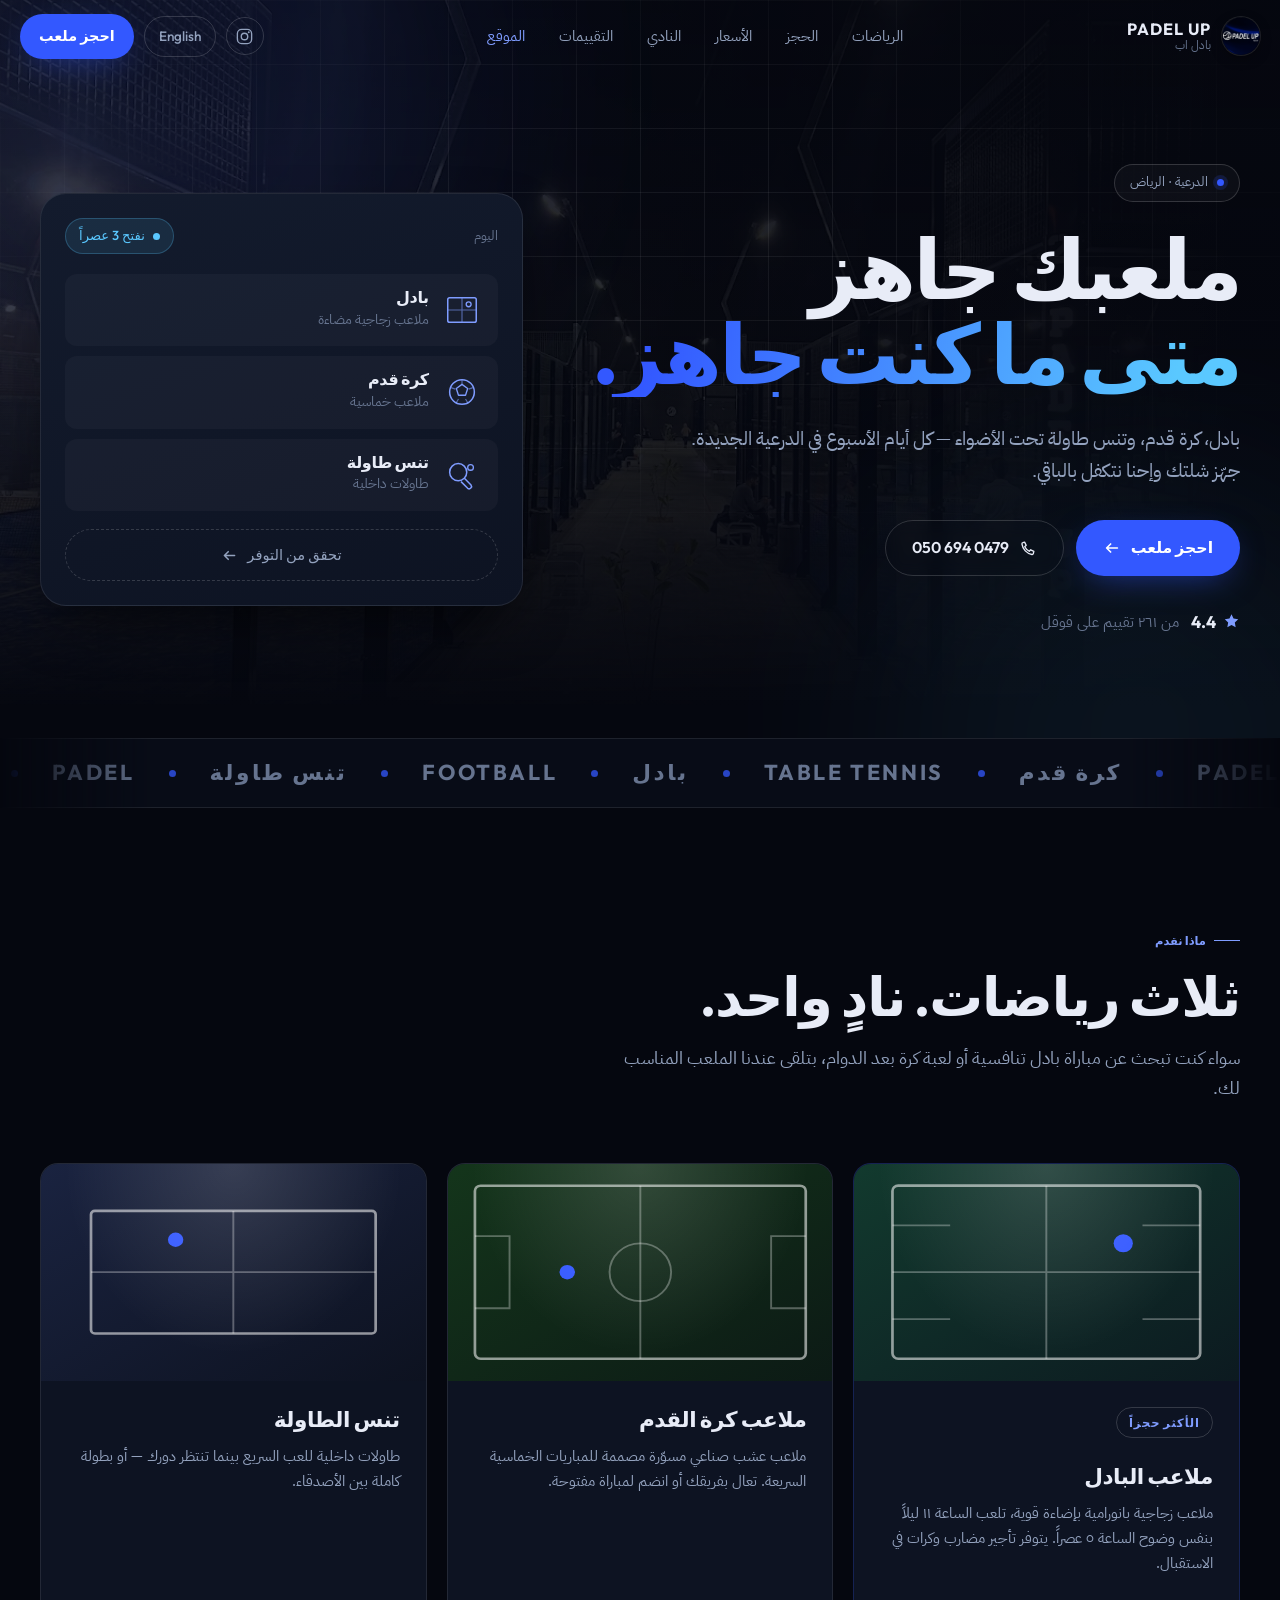
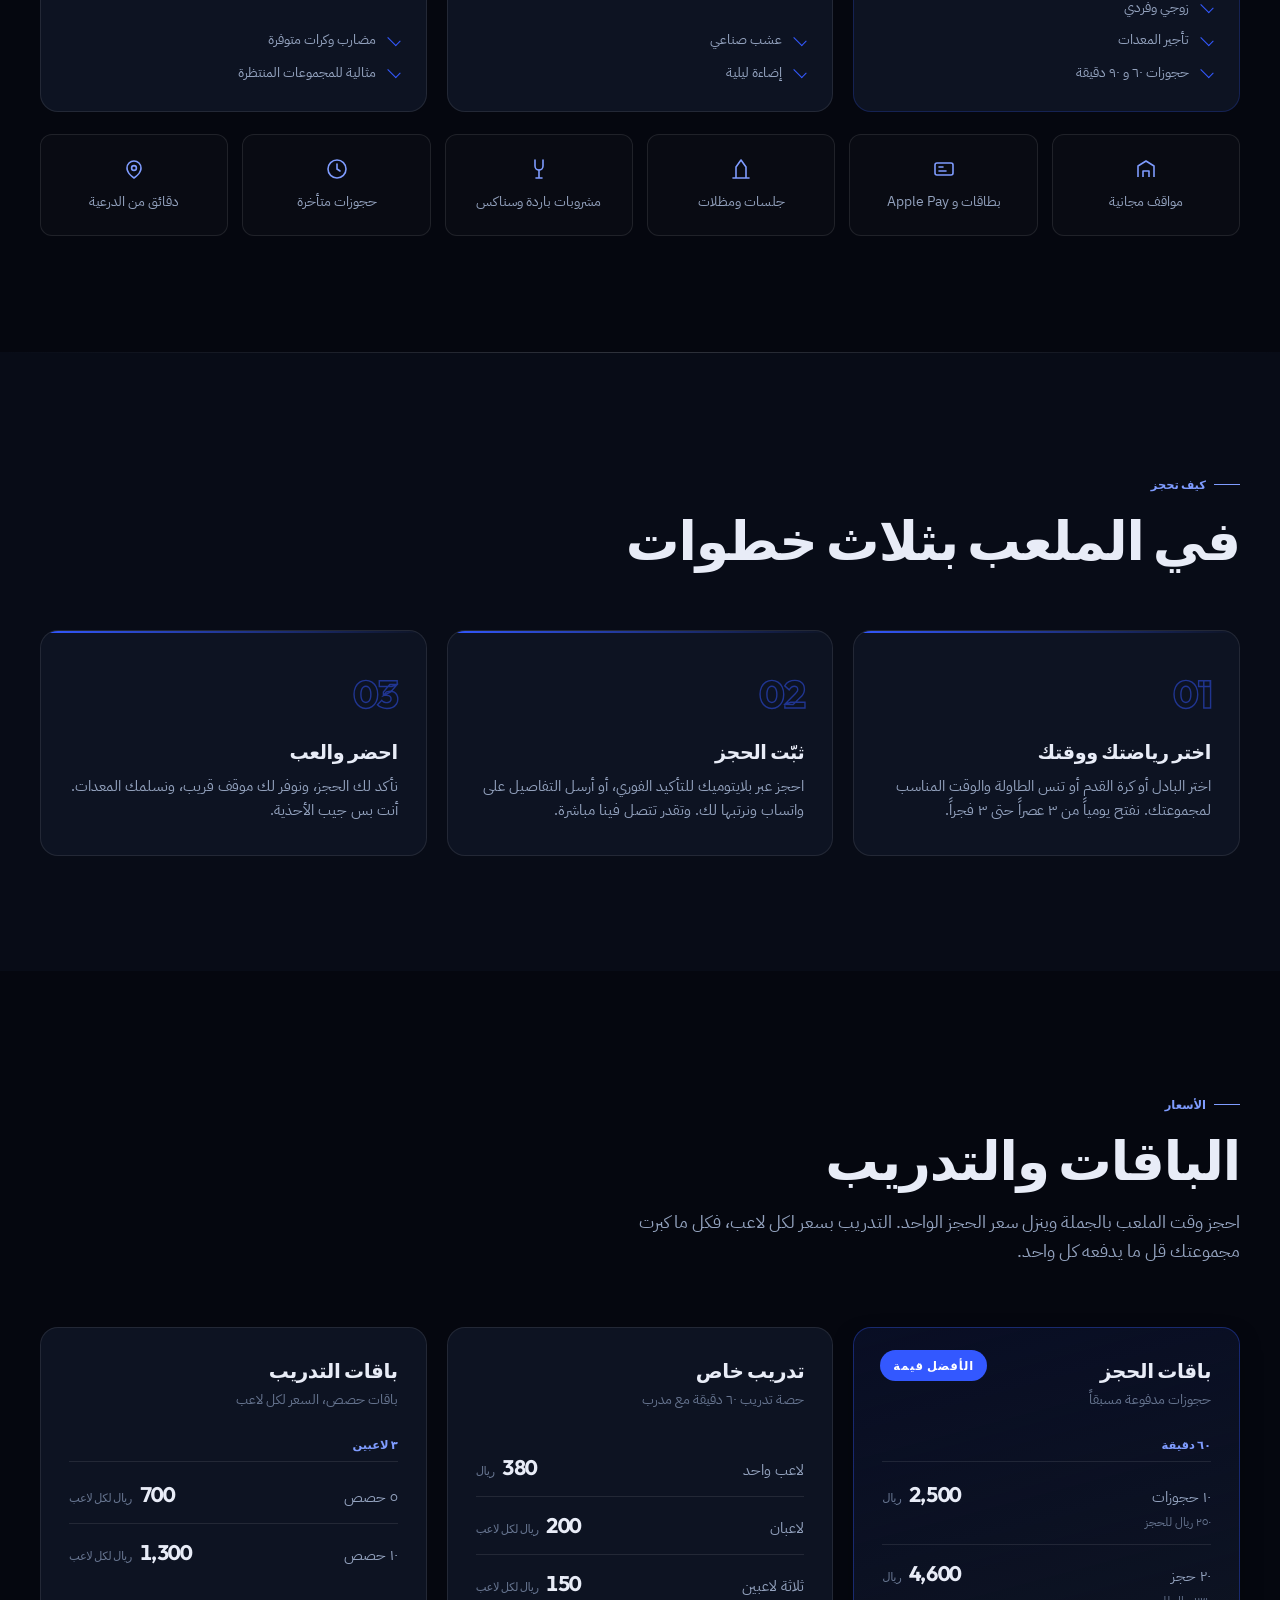
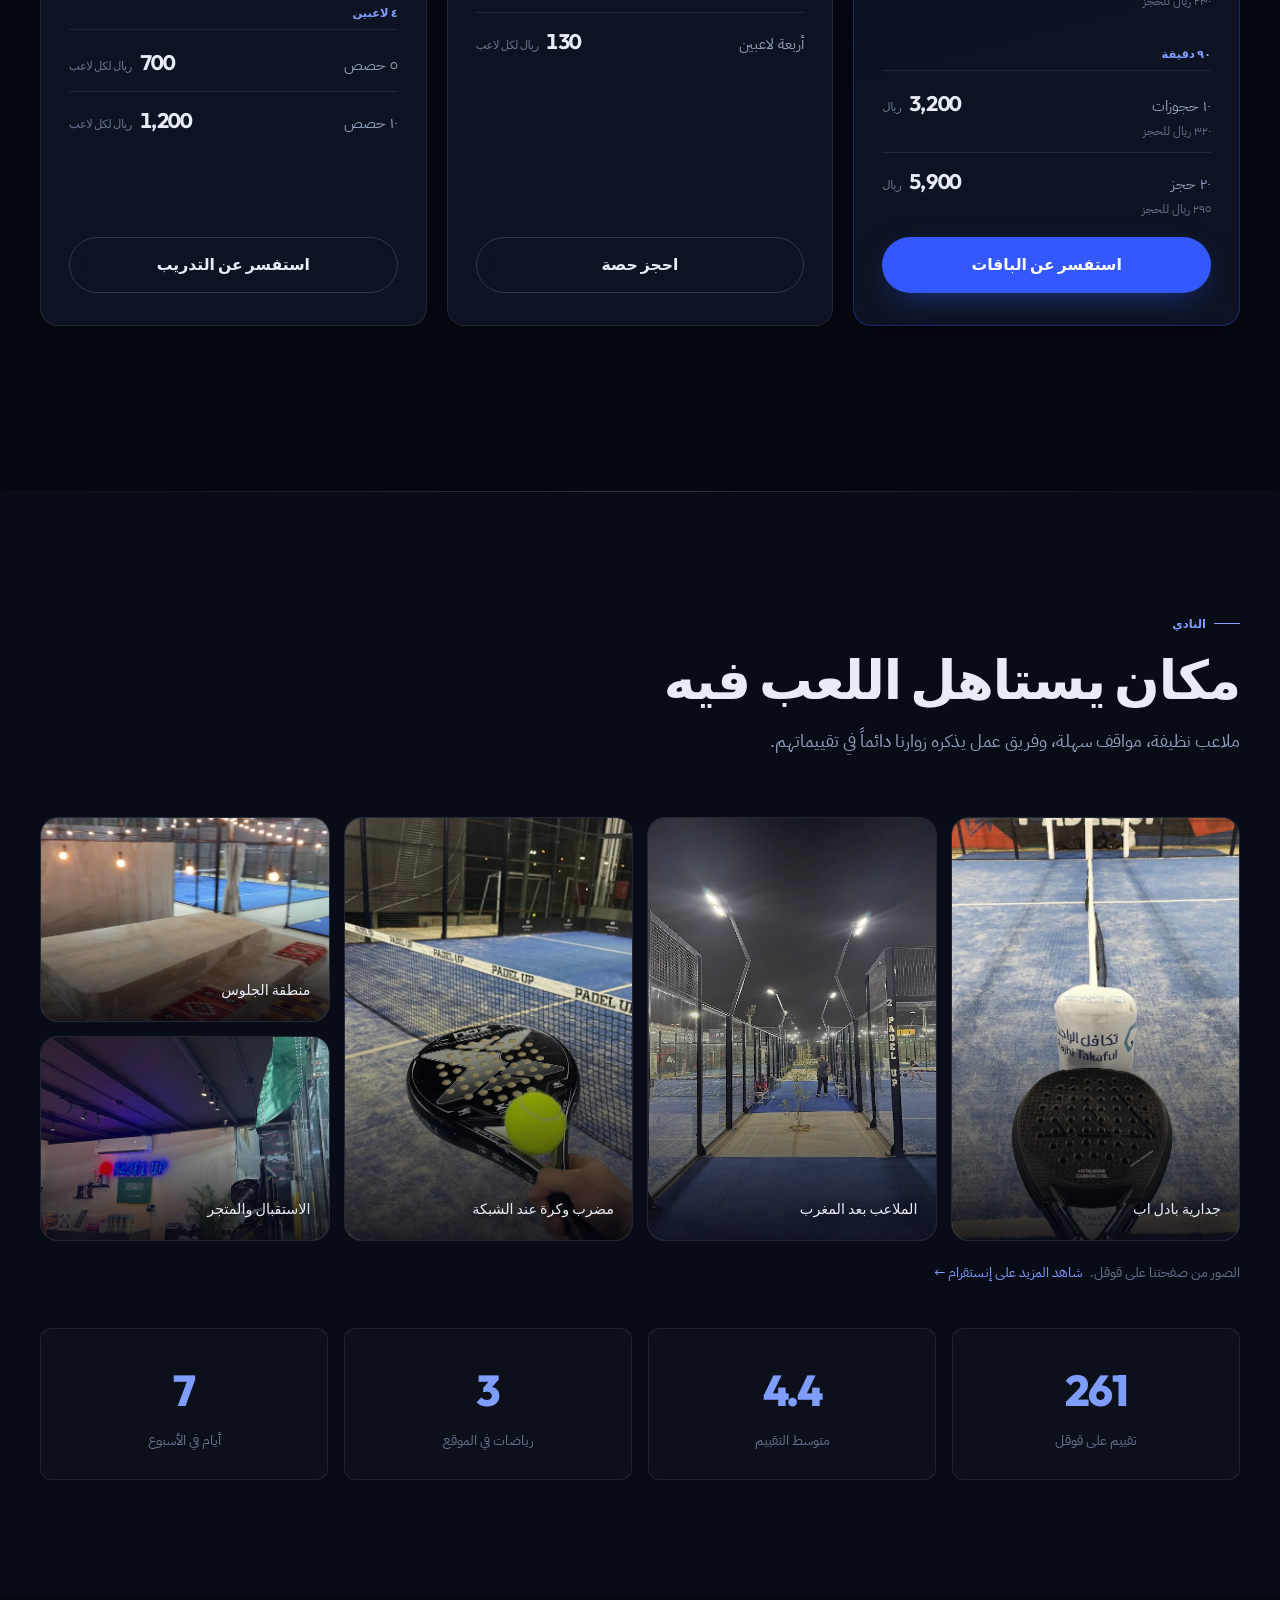
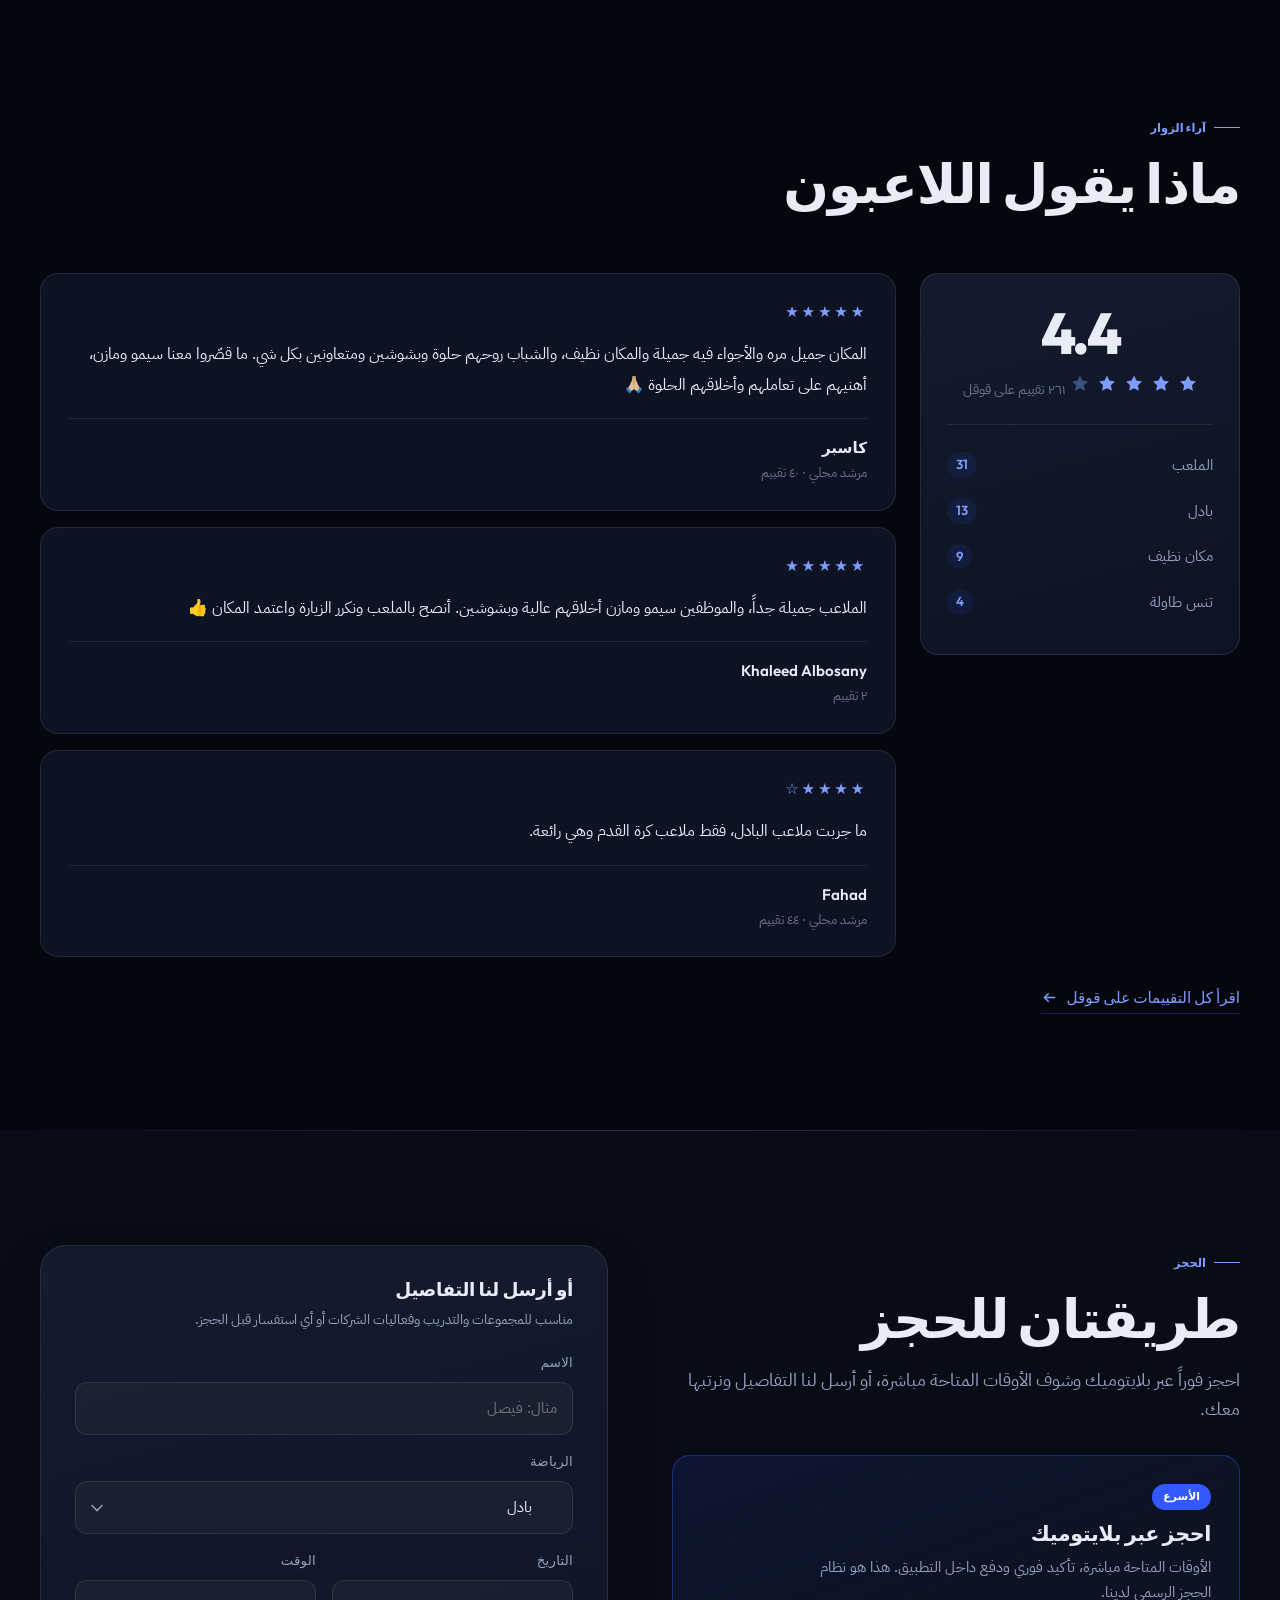
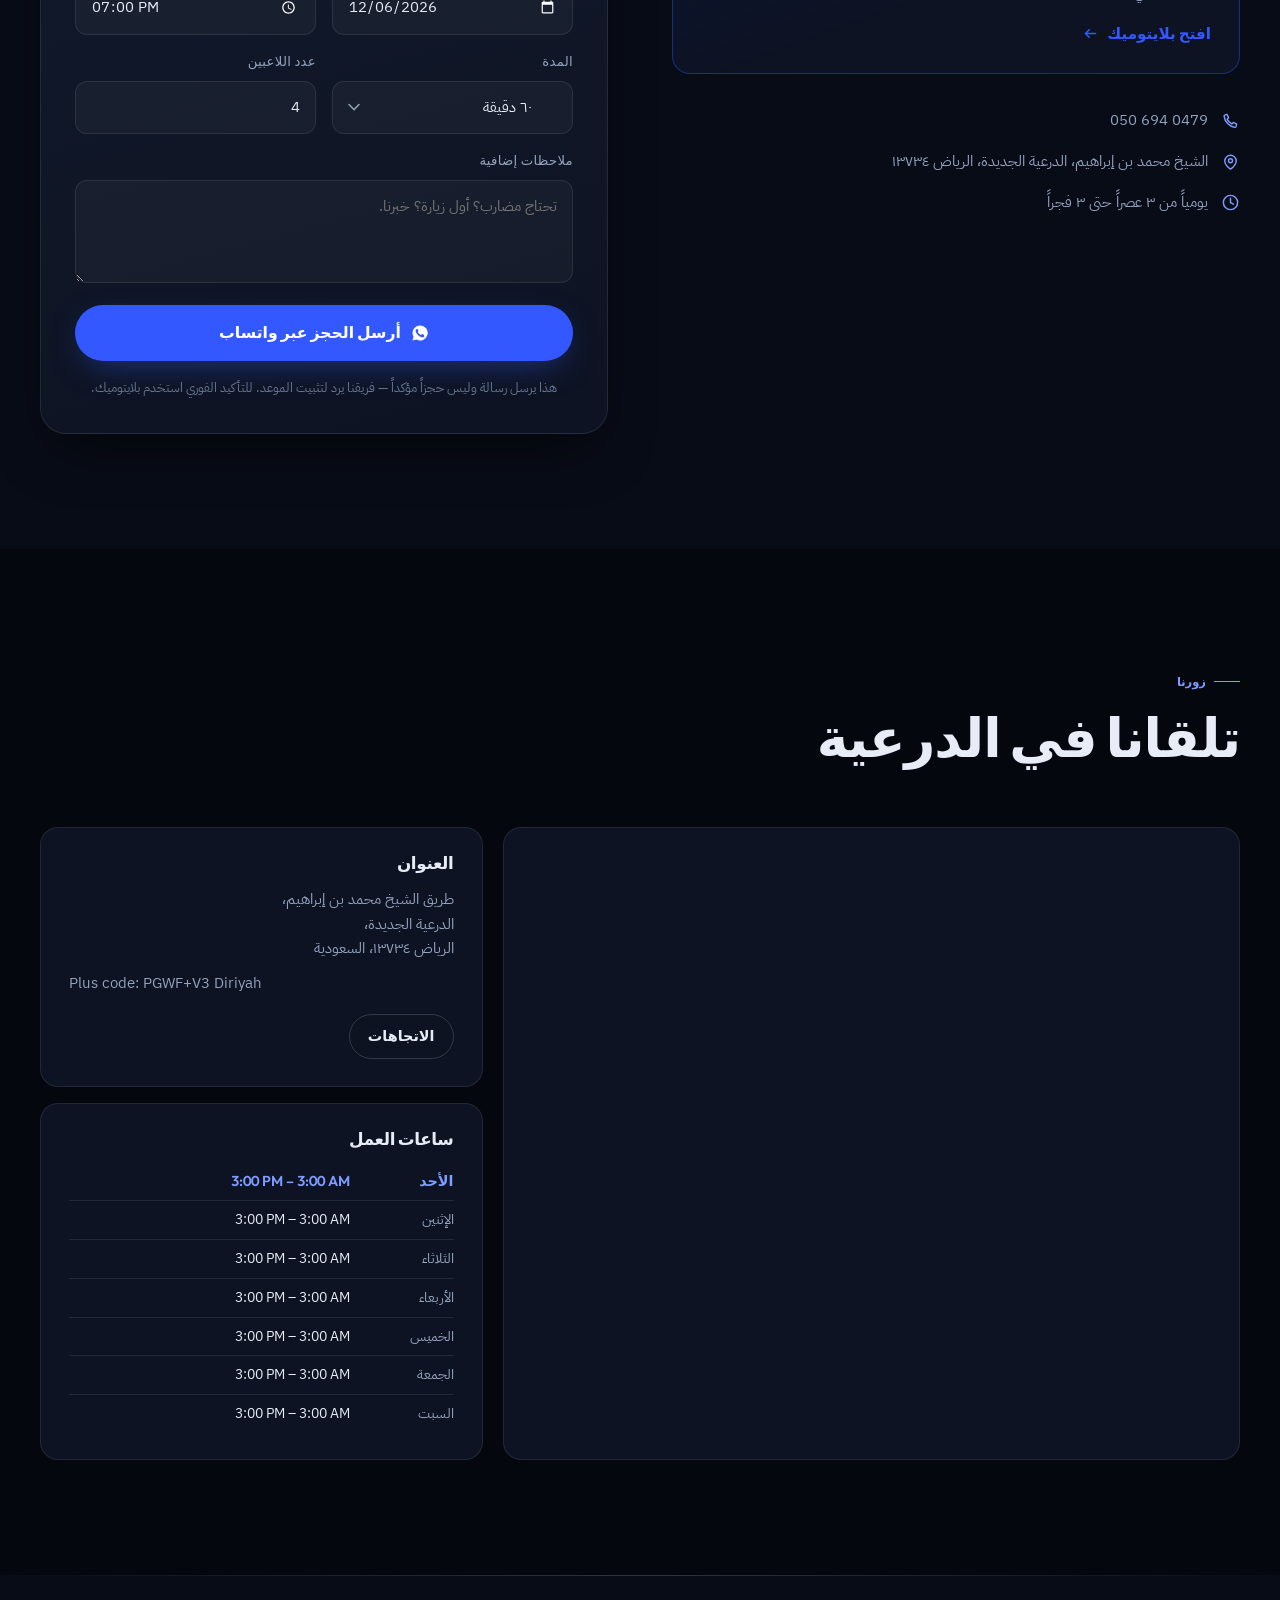
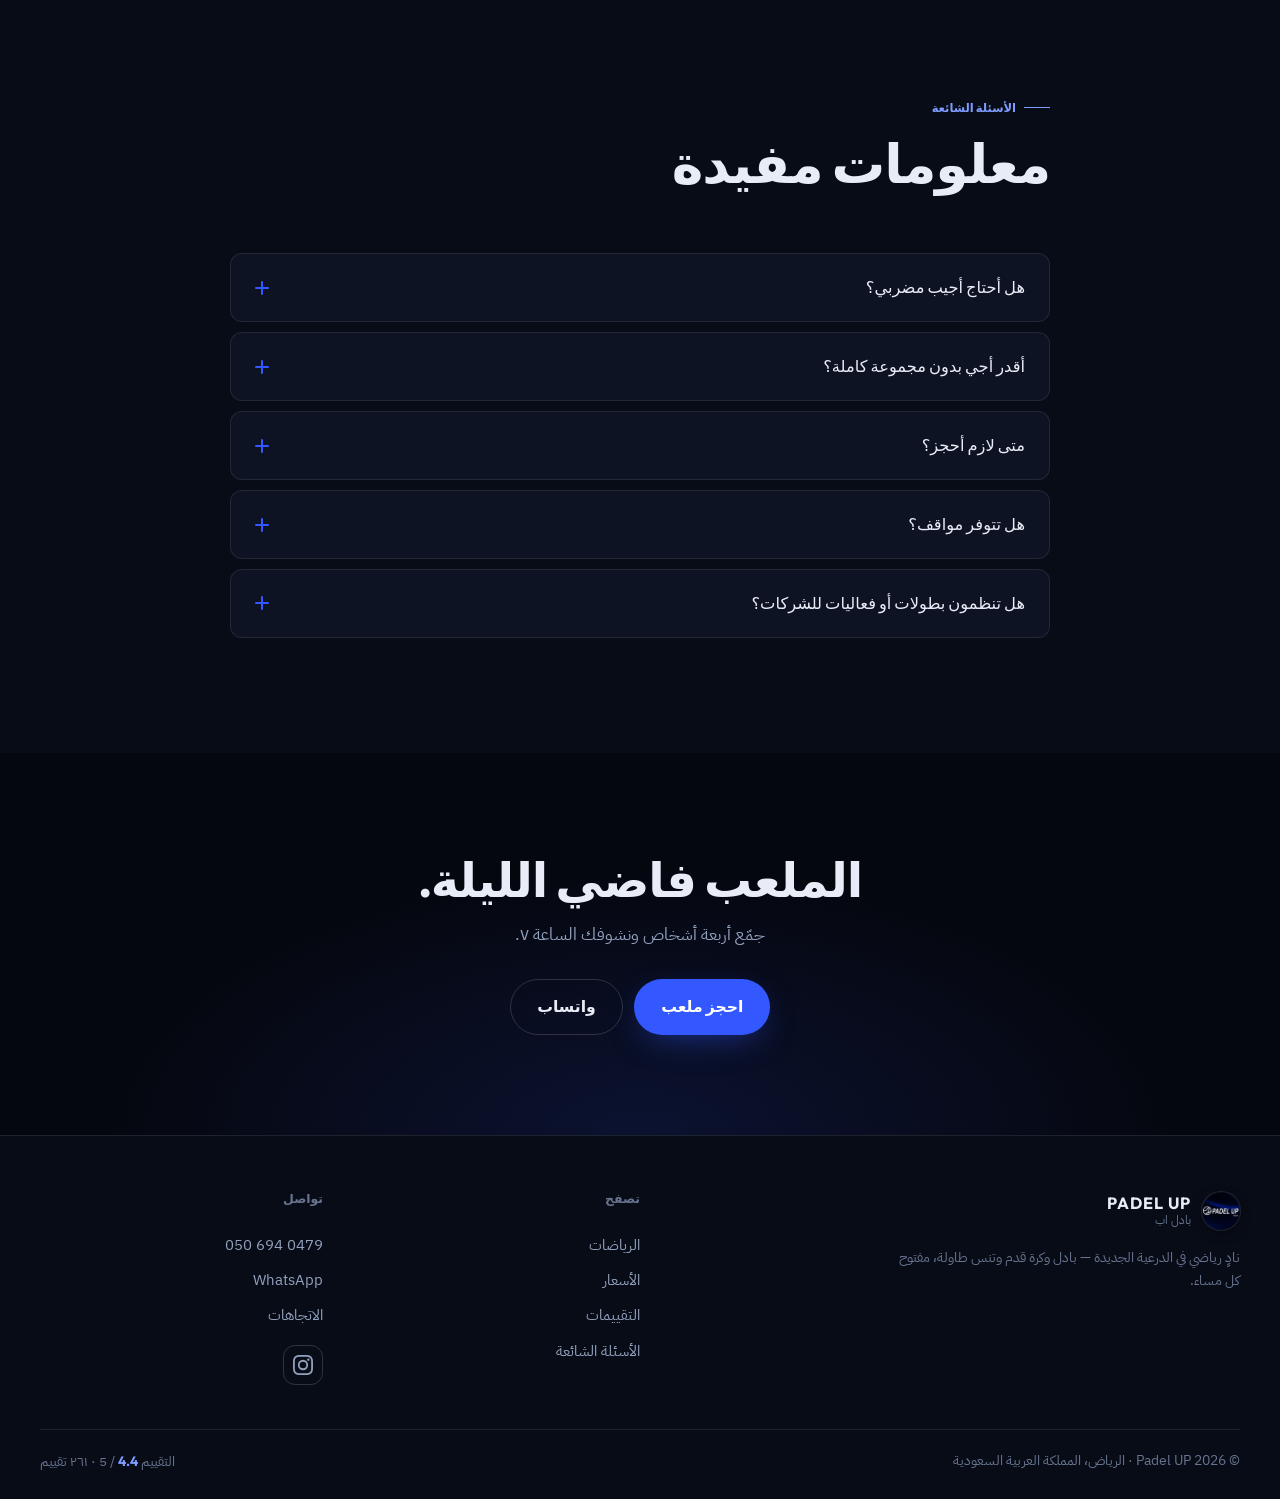
==== commit 50896856: "Show Instagram as its logo in the footer Replaces the word "Instagram" with the brand glyph, in a bo" ====
--- a/index.html
+++ b/index.html
@@ -816,8 +816,15 @@
       <h4 data-en="Contact" data-ar="تواصل">تواصل</h4>
       <a href="tel:+966506940479" dir="ltr">050 694 0479</a>
       <a href="https://wa.me/966506940479" target="_blank" rel="noopener">WhatsApp</a>
-      <a href="https://www.instagram.com/padel_up/" target="_blank" rel="noopener">Instagram</a>
       <a href="https://www.google.com/maps/dir/?api=1&destination=Padel+UP+Al+Diriyah+Al+Jadidah+Riyadh" target="_blank" rel="noopener" data-en="Directions" data-ar="الاتجاهات">الاتجاهات</a>
+
+      <ul class="social">
+        <li>
+          <a class="social__link" href="https://www.instagram.com/padel_up/" target="_blank" rel="noopener" aria-label="Instagram">
+            <svg viewBox="0 0 24 24" fill="currentColor" aria-hidden="true"><path d="M12 2.16c3.2 0 3.58.01 4.85.07 1.17.05 1.8.25 2.23.41.56.22.96.48 1.38.9.42.42.68.82.9 1.38.16.42.36 1.06.41 2.23.06 1.27.07 1.65.07 4.85s-.01 3.58-.07 4.85c-.05 1.17-.25 1.8-.41 2.23-.22.56-.48.96-.9 1.38-.42.42-.82.68-1.38.9-.42.16-1.06.36-2.23.41-1.27.06-1.65.07-4.85.07s-3.58-.01-4.85-.07c-1.17-.05-1.8-.25-2.23-.41-.56-.22-.96-.48-1.38-.9-.42-.42-.68-.82-.9-1.38-.16-.42-.36-1.06-.41-2.23-.06-1.27-.07-1.65-.07-4.85s.01-3.58.07-4.85c.05-1.17.25-1.8.41-2.23.22-.56.48-.96.9-1.38.42-.42.82-.68 1.38-.9.42-.16 1.06-.36 2.23-.41 1.27-.06 1.65-.07 4.85-.07M12 0C8.74 0 8.33.01 7.05.07 5.78.13 4.9.33 4.14.63c-.79.3-1.46.72-2.13 1.38C1.35 2.68.93 3.35.63 4.14.33 4.9.13 5.78.07 7.05.01 8.33 0 8.74 0 12s.01 3.67.07 4.95c.06 1.27.26 2.15.56 2.91.3.79.72 1.46 1.38 2.13.67.66 1.34 1.08 2.13 1.38.76.3 1.64.5 2.91.56C8.33 23.99 8.74 24 12 24s3.67-.01 4.95-.07c1.27-.06 2.15-.26 2.91-.56.79-.3 1.46-.72 2.13-1.38.66-.67 1.08-1.34 1.38-2.13.3-.76.5-1.64.56-2.91.06-1.28.07-1.69.07-4.95s-.01-3.67-.07-4.95c-.06-1.27-.26-2.15-.56-2.91-.3-.79-.72-1.46-1.38-2.13C21.32 1.35 20.65.93 19.86.63c-.76-.3-1.64-.5-2.91-.56C15.67.01 15.26 0 12 0Zm0 5.84a6.16 6.16 0 1 0 0 12.32 6.16 6.16 0 0 0 0-12.32Zm0 10.16a4 4 0 1 1 0-8 4 4 0 0 1 0 8Zm7.85-10.4a1.44 1.44 0 1 1-2.88 0 1.44 1.44 0 0 1 2.88 0Z"/></svg>
+          </a>
+        </li>
+      </ul>
     </div>
   </div>
 
--- a/assets/css/styles.css
+++ b/assets/css/styles.css
@@ -671,6 +671,19 @@
 .footer__nav,.footer__contact{ display:flex; flex-direction:column; gap:11px; align-items:flex-start; }
 .footer__nav a,.footer__contact a{ color:var(--muted); font-size:.92rem; transition:color .2s; }
 .footer__nav a:hover,.footer__contact a:hover{ color:var(--accent-text); }
+
+/* brand marks shown as logos rather than words */
+.social{ display:flex; gap:10px; margin-top:6px; }
+.social__link{
+  display:grid; place-items:center; width:40px; height:40px; border-radius:12px;
+  border:1px solid var(--line-strong); color:var(--muted);
+  transition:color .22s, border-color .22s, background .22s, transform .22s var(--ease);
+}
+.social__link svg{ width:20px; height:20px; }
+.social__link:hover{
+  color:var(--accent-text); border-color:var(--accent-text);
+  background:rgba(var(--accent-rgb),.08); transform:translateY(-2px);
+}
 .footer__bar{
   display:flex; justify-content:space-between; align-items:center; gap:16px; flex-wrap:wrap;
   padding:20px 0 26px; border-top:1px solid var(--line); font-size:.85rem; color:var(--dim);
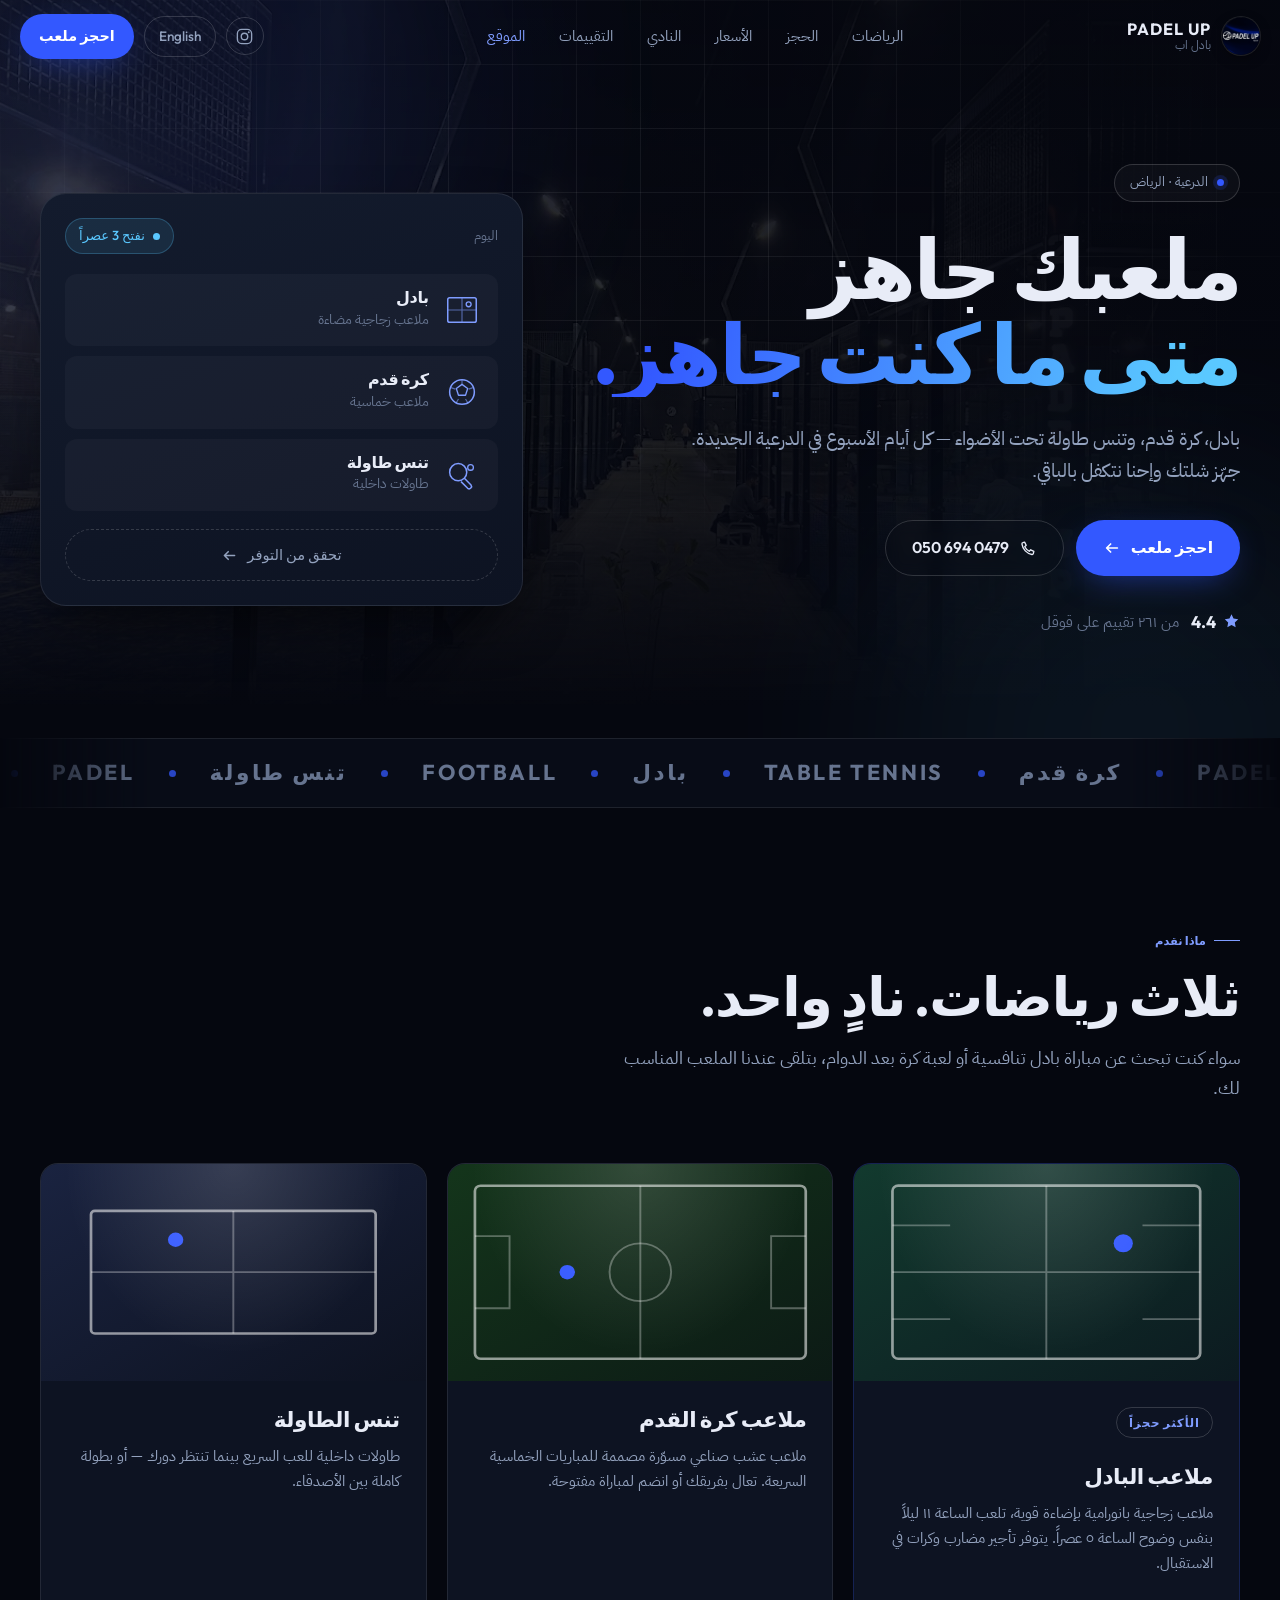
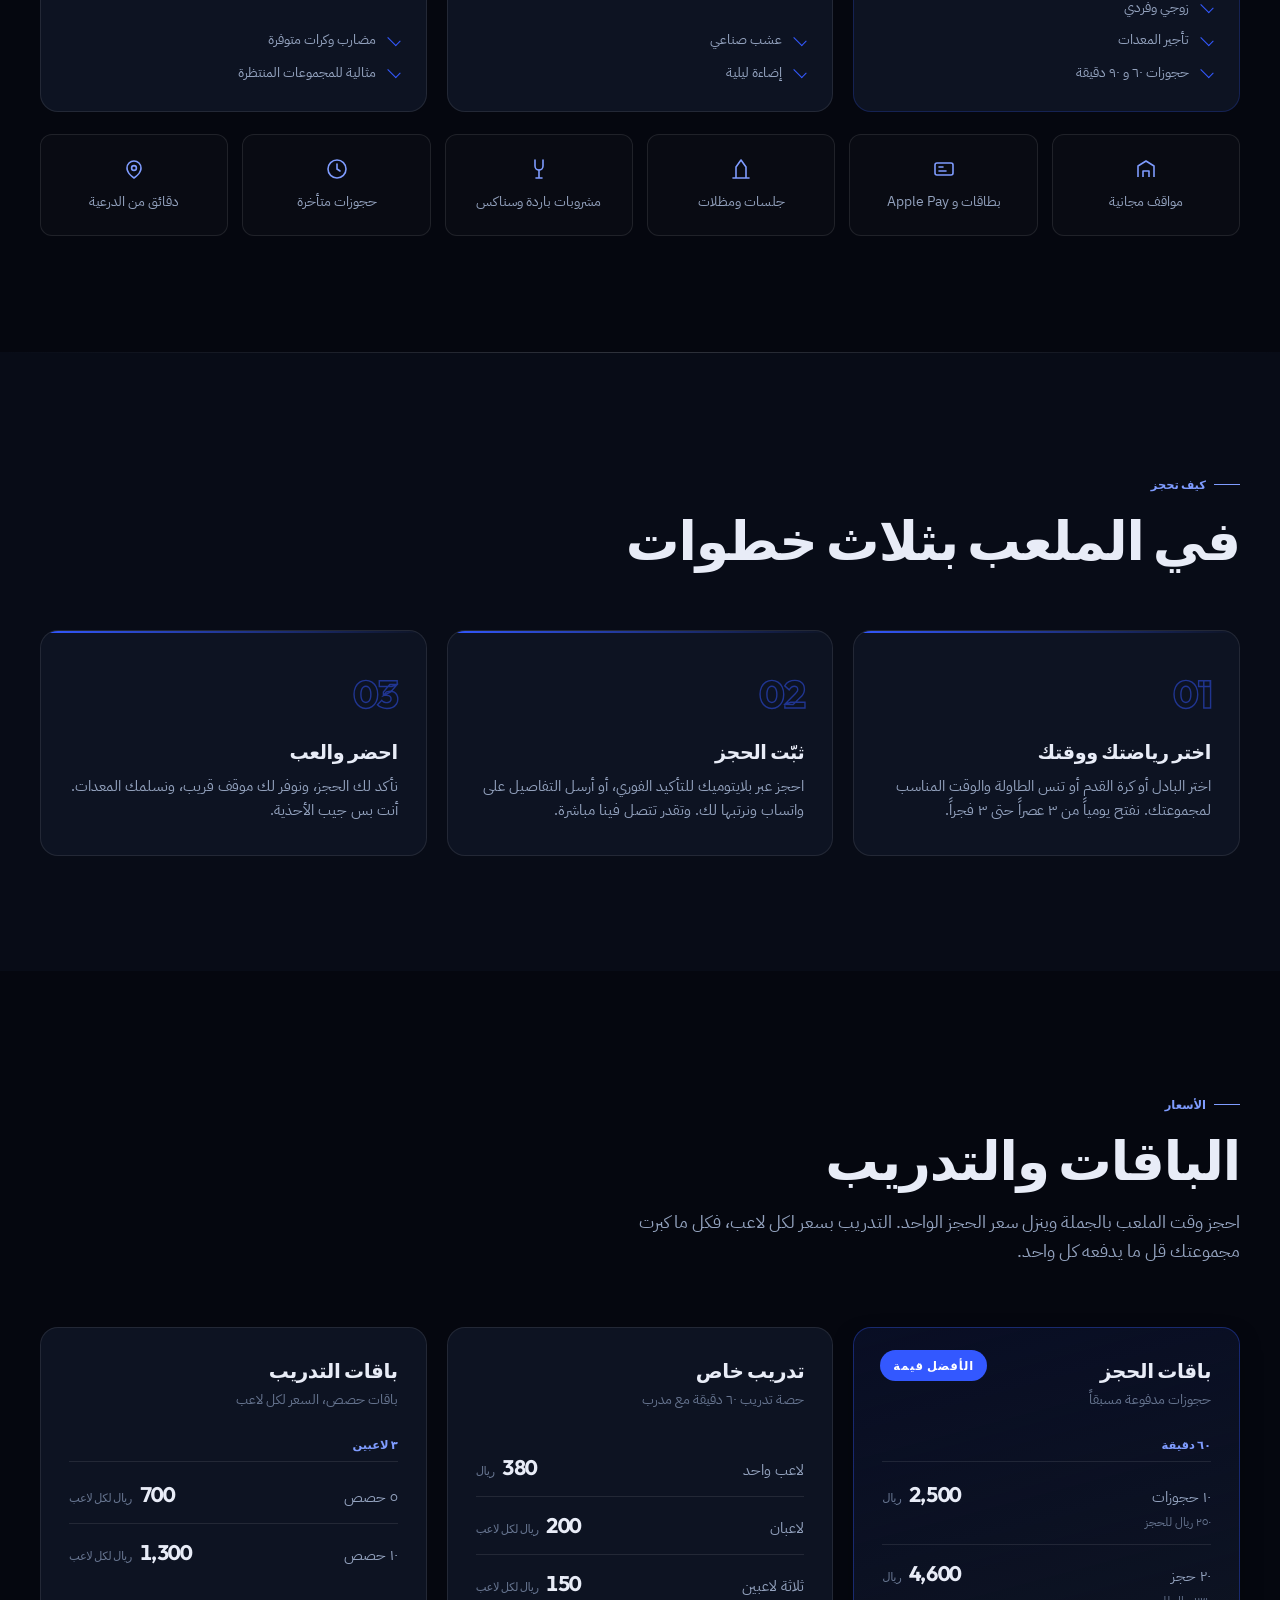
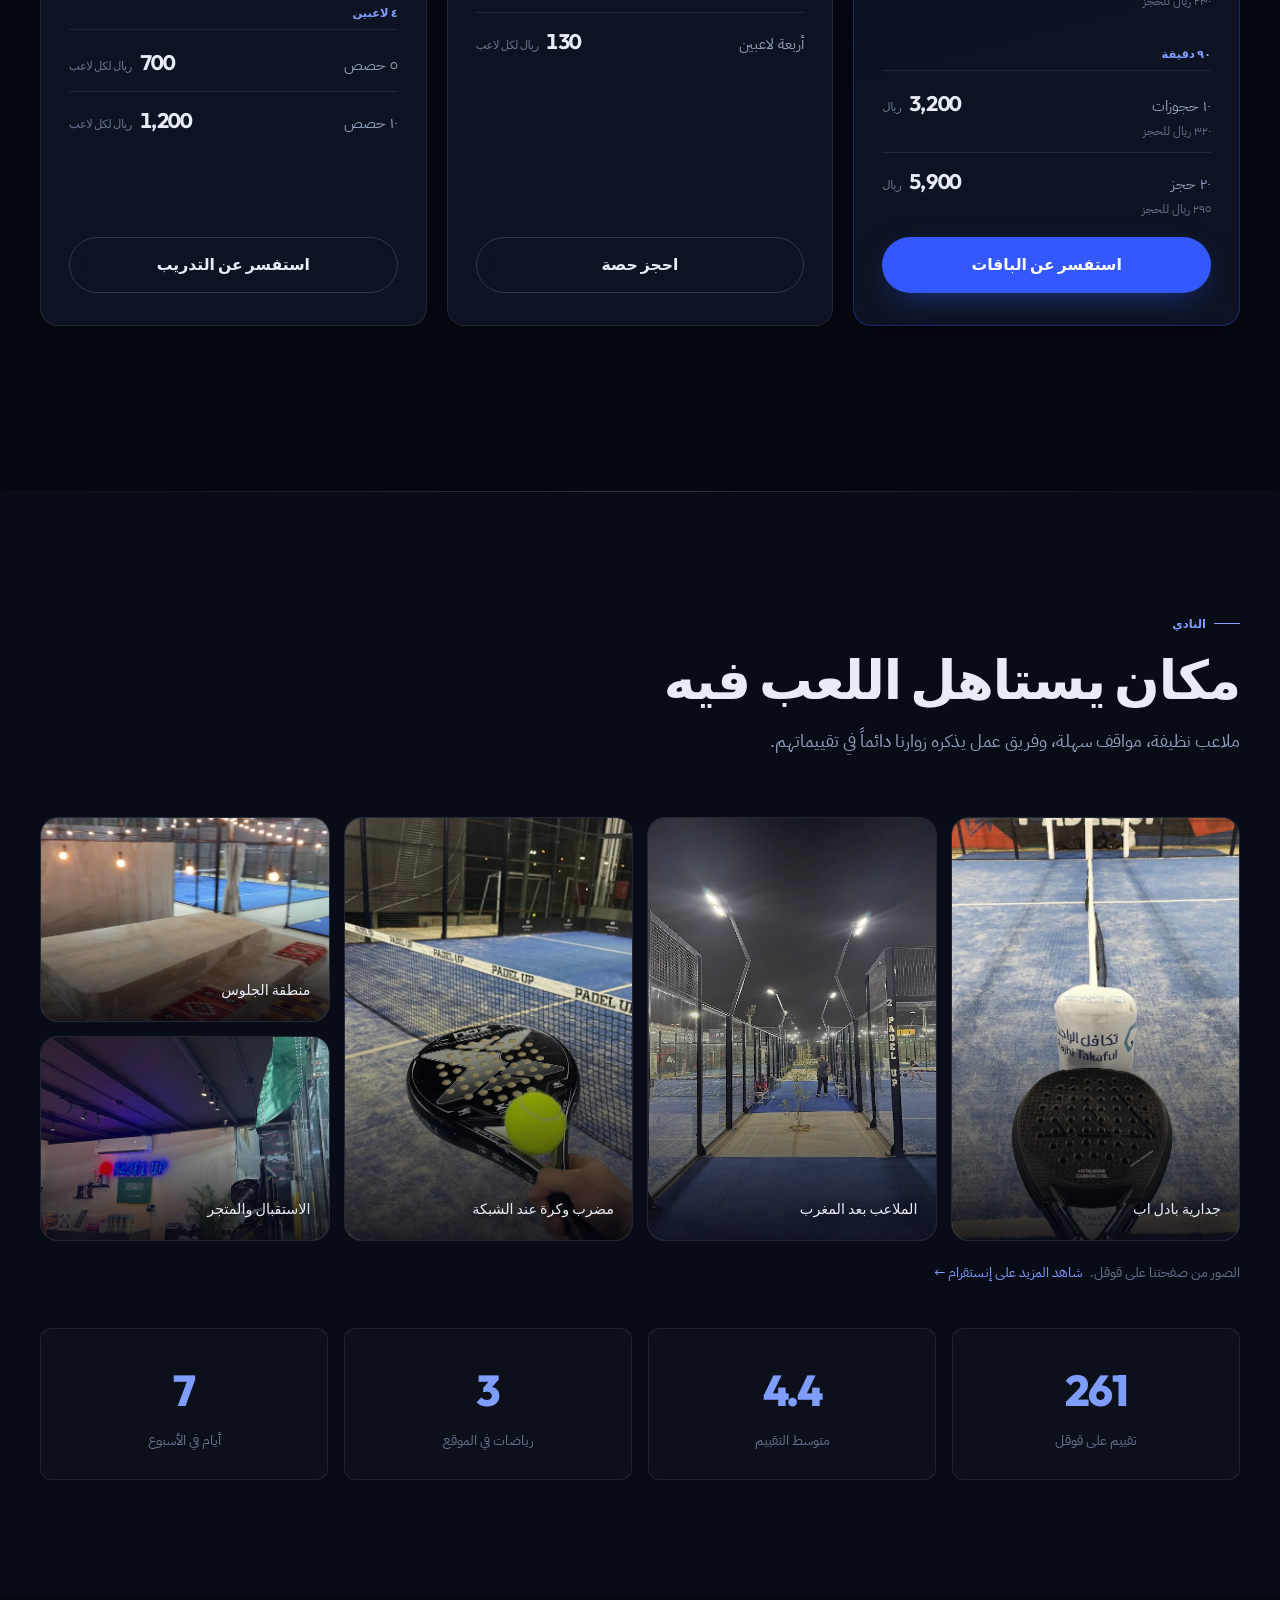
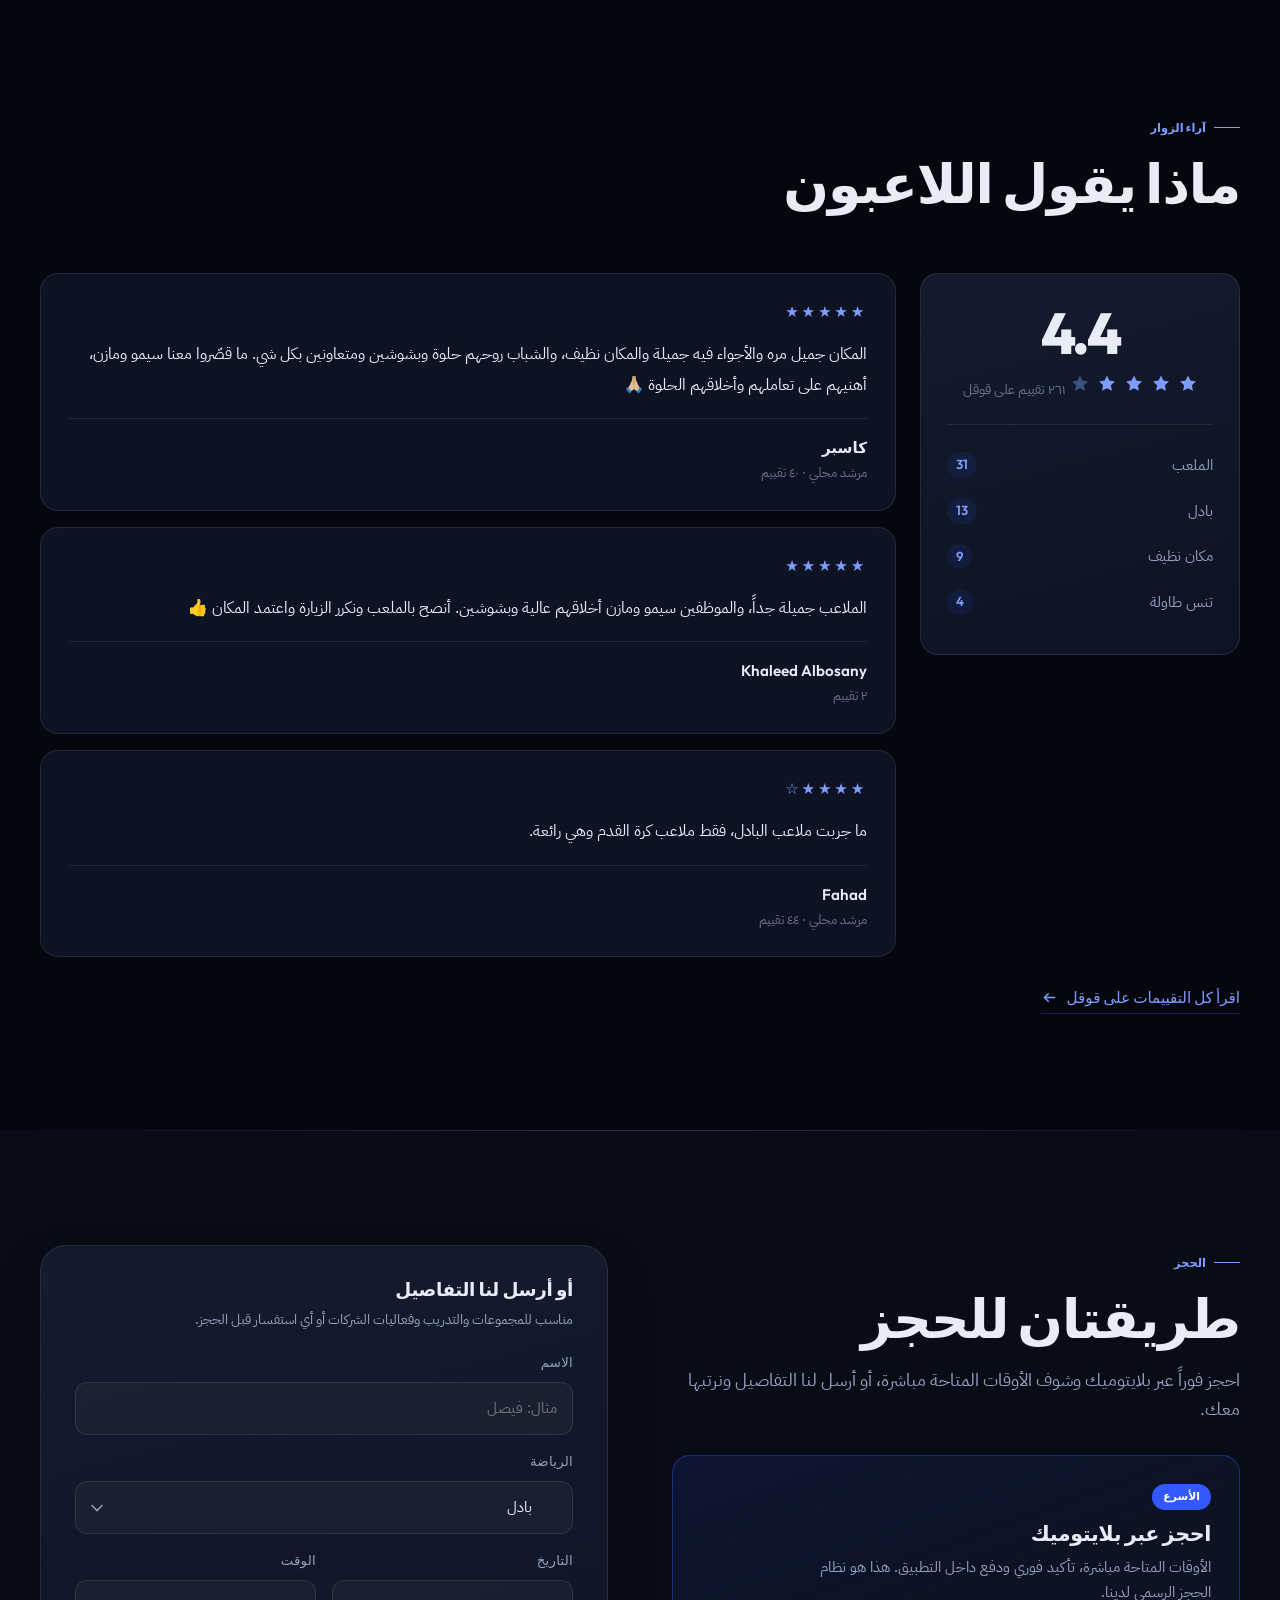
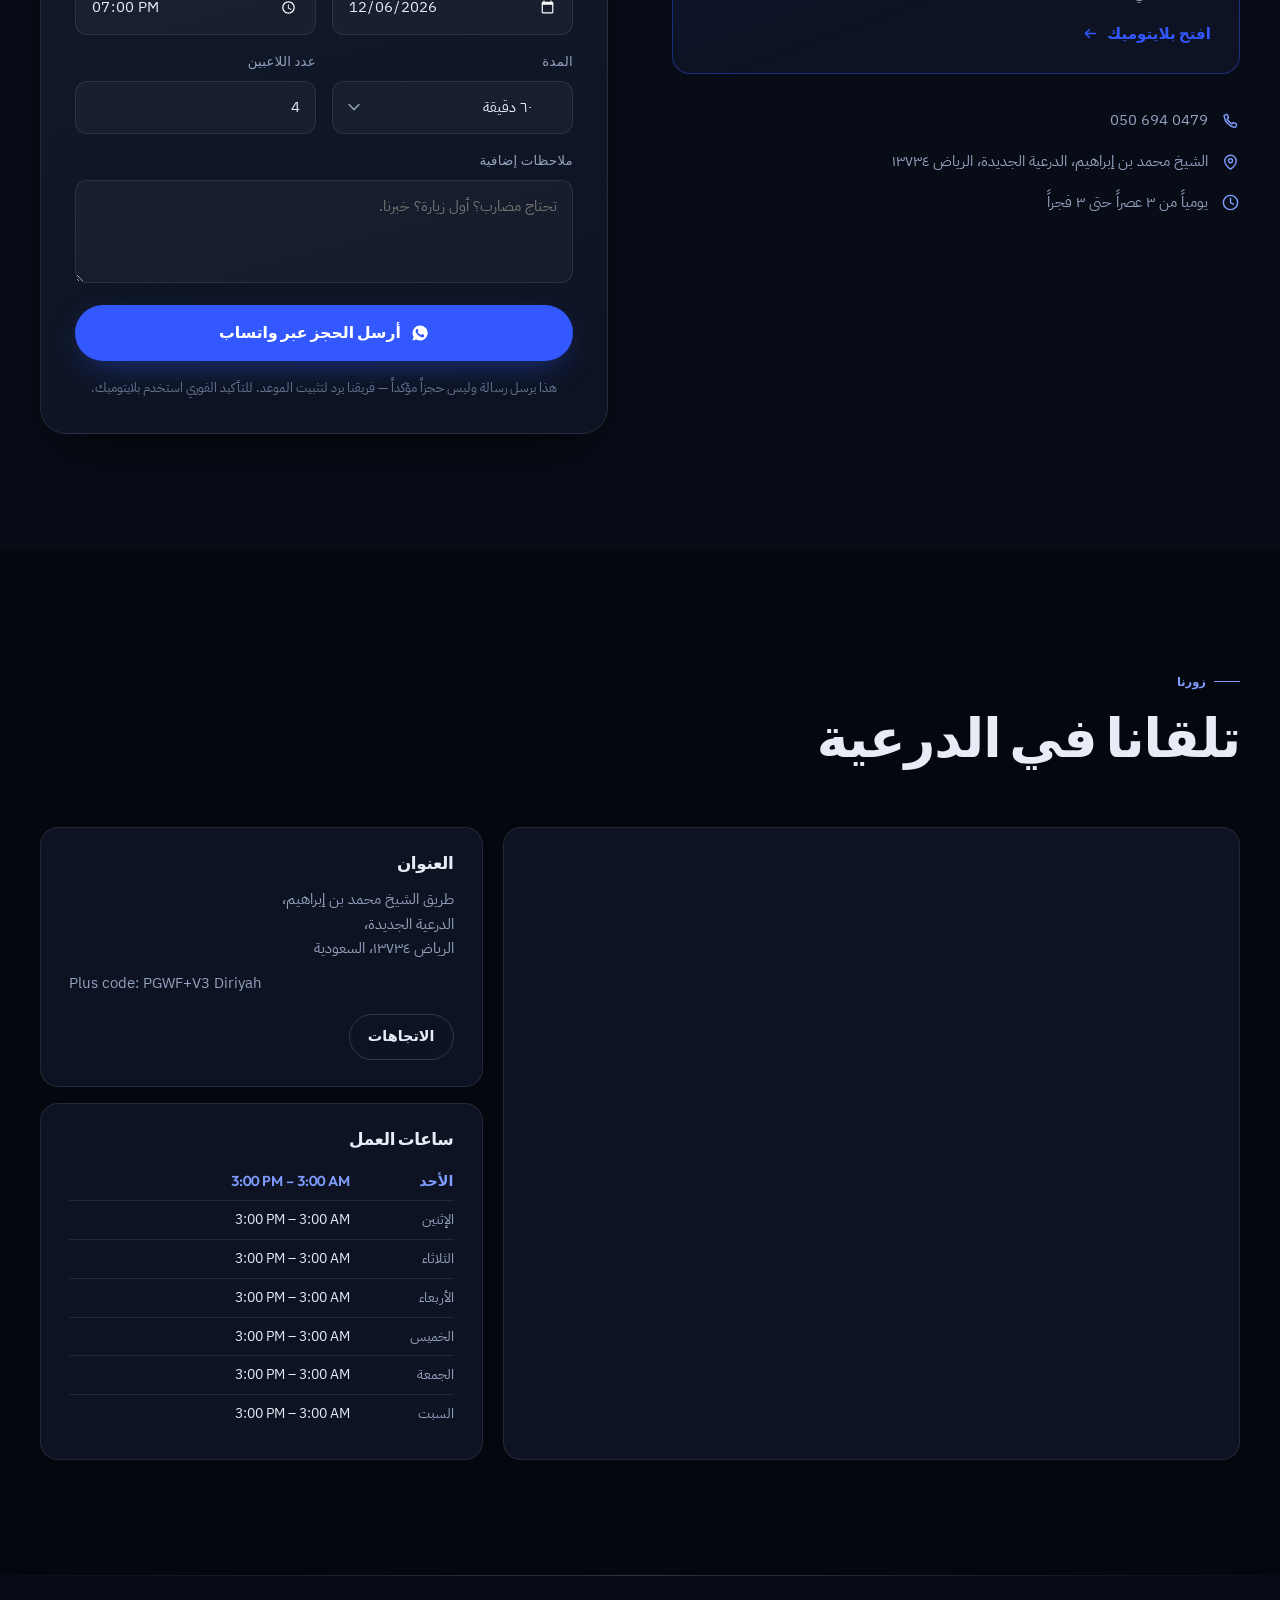
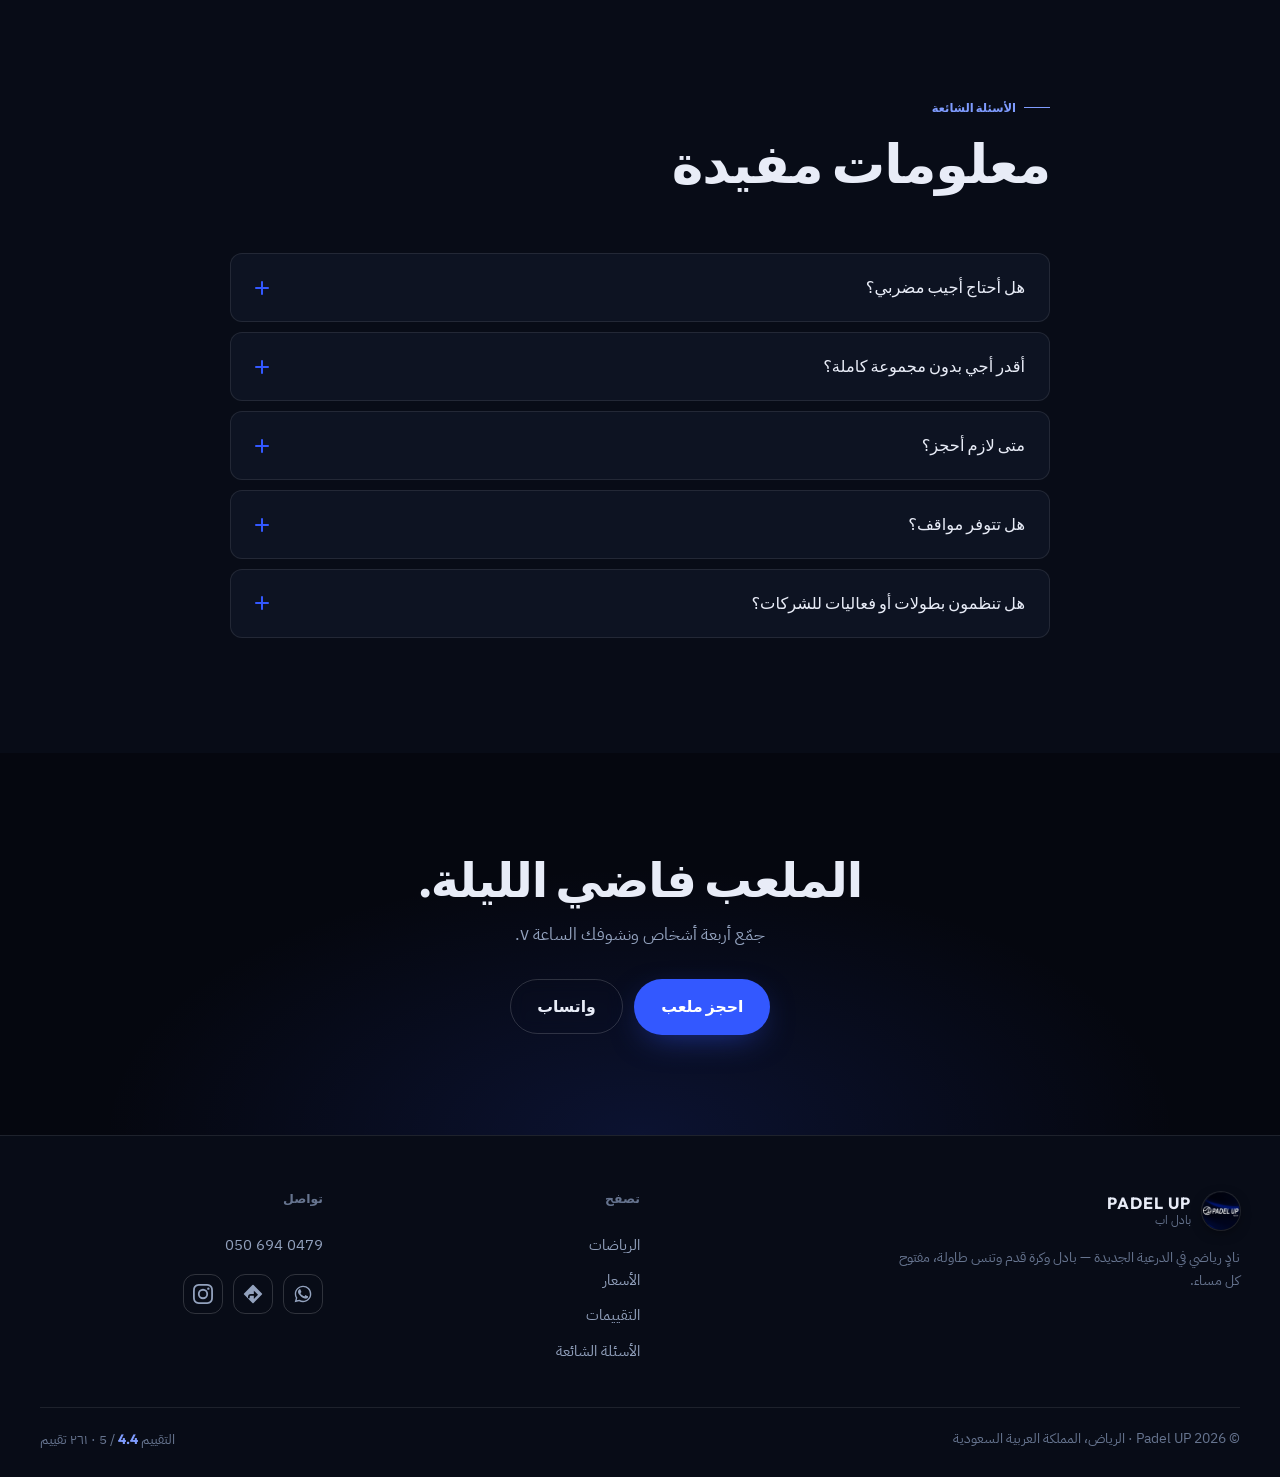
==== commit d39010df: "Show WhatsApp and Directions as logos too The footer contact column is now the phone number as text " ====
--- a/index.html
+++ b/index.html
@@ -815,12 +815,21 @@
     <div class="footer__contact">
       <h4 data-en="Contact" data-ar="تواصل">تواصل</h4>
       <a href="tel:+966506940479" dir="ltr">050 694 0479</a>
-      <a href="https://wa.me/966506940479" target="_blank" rel="noopener">WhatsApp</a>
-      <a href="https://www.google.com/maps/dir/?api=1&destination=Padel+UP+Al+Diriyah+Al+Jadidah+Riyadh" target="_blank" rel="noopener" data-en="Directions" data-ar="الاتجاهات">الاتجاهات</a>
-
       <ul class="social">
         <li>
-          <a class="social__link" href="https://www.instagram.com/padel_up/" target="_blank" rel="noopener" aria-label="Instagram">
+          <a class="social__link social__link--wa" href="https://wa.me/966506940479" target="_blank" rel="noopener"
+             aria-label="WhatsApp" title="WhatsApp">
+            <svg viewBox="0 0 24 24" fill="currentColor" aria-hidden="true"><path d="M17.47 14.38c-.3-.15-1.76-.87-2.03-.97-.27-.1-.47-.15-.67.15-.2.3-.77.96-.94 1.16-.17.2-.35.22-.65.08-.3-.15-1.26-.46-2.4-1.48-.89-.79-1.49-1.77-1.66-2.07-.17-.3-.02-.46.13-.61.13-.13.3-.35.45-.52.15-.17.2-.3.3-.5.1-.2.05-.37-.02-.52-.08-.15-.67-1.61-.92-2.21-.24-.58-.49-.5-.67-.51h-.57c-.2 0-.52.07-.79.37-.27.3-1.04 1.01-1.04 2.470 0 1.45 1.06 2.86 1.21 3.06.15.2 2.1 3.2 5.08 4.49.71.3 1.26.49 1.69.63.71.22 1.36.19 1.87.12.57-.09 1.76-.72 2.01-1.41.25-.7.25-1.29.17-1.42-.07-.12-.27-.2-.57-.35Z"/><path d="M12.04 2C6.58 2 2.13 6.45 2.13 11.91c0 1.75.46 3.45 1.32 4.95L2 22l5.25-1.38a9.87 9.87 0 0 0 4.79 1.22h.01c5.46 0 9.91-4.45 9.91-9.91 0-2.65-1.03-5.14-2.9-7.01A9.82 9.82 0 0 0 12.04 2Zm0 18.15h-.01c-1.48 0-2.93-.4-4.2-1.15l-.3-.18-3.12.82.83-3.04-.2-.31a8.2 8.2 0 0 1-1.26-4.38c0-4.54 3.7-8.24 8.25-8.24 2.2 0 4.27.86 5.83 2.42a8.19 8.19 0 0 1 2.41 5.83c0 4.54-3.7 8.23-8.23 8.23Z"/></svg>
+          </a>
+        </li>
+        <li>
+          <a class="social__link" href="https://www.google.com/maps/dir/?api=1&destination=Padel+UP+Al+Diriyah+Al+Jadidah+Riyadh" target="_blank" rel="noopener"
+             data-al-en="Directions" data-al-ar="الاتجاهات" aria-label="الاتجاهات" title="الاتجاهات">
+            <svg viewBox="0 0 24 24" fill="currentColor" aria-hidden="true"><path d="M12.7 1.3a1 1 0 0 0-1.4 0l-10 10a1 1 0 0 0 0 1.4l10 10a1 1 0 0 0 1.4 0l10-10a1 1 0 0 0 0-1.4l-10-10ZM13 18v-4H9.5c-.83 0-1.5.67-1.5 1.5V17H6v-1.5A3.5 3.5 0 0 1 9.5 12H13V8l5 5-5 5Z"/></svg>
+          </a>
+        </li>
+        <li>
+          <a class="social__link" href="https://www.instagram.com/padel_up/" target="_blank" rel="noopener" aria-label="Instagram" title="Instagram">
             <svg viewBox="0 0 24 24" fill="currentColor" aria-hidden="true"><path d="M12 2.16c3.2 0 3.58.01 4.85.07 1.17.05 1.8.25 2.23.41.56.22.96.48 1.38.9.42.42.68.82.9 1.38.16.42.36 1.06.41 2.23.06 1.27.07 1.65.07 4.85s-.01 3.58-.07 4.85c-.05 1.17-.25 1.8-.41 2.23-.22.56-.48.96-.9 1.38-.42.42-.82.68-1.38.9-.42.16-1.06.36-2.23.41-1.27.06-1.65.07-4.85.07s-3.58-.01-4.85-.07c-1.17-.05-1.8-.25-2.23-.41-.56-.22-.96-.48-1.38-.9-.42-.42-.68-.82-.9-1.38-.16-.42-.36-1.06-.41-2.23-.06-1.27-.07-1.65-.07-4.85s.01-3.58.07-4.85c.05-1.17.25-1.8.41-2.23.22-.56.48-.96.9-1.38.42-.42.82-.68 1.38-.9.42-.16 1.06-.36 2.23-.41 1.27-.06 1.65-.07 4.85-.07M12 0C8.74 0 8.33.01 7.05.07 5.78.13 4.9.33 4.14.63c-.79.3-1.46.72-2.13 1.38C1.35 2.68.93 3.35.63 4.14.33 4.9.13 5.78.07 7.05.01 8.33 0 8.74 0 12s.01 3.67.07 4.95c.06 1.27.26 2.15.56 2.91.3.79.72 1.46 1.38 2.13.67.66 1.34 1.08 2.13 1.38.76.3 1.64.5 2.91.56C8.33 23.99 8.74 24 12 24s3.67-.01 4.95-.07c1.27-.06 2.15-.26 2.91-.56.79-.3 1.46-.72 2.13-1.38.66-.67 1.08-1.34 1.38-2.13.3-.76.5-1.64.56-2.91.06-1.28.07-1.69.07-4.95s-.01-3.67-.07-4.95c-.06-1.27-.26-2.15-.56-2.91-.3-.79-.72-1.46-1.38-2.13C21.32 1.35 20.65.93 19.86.63c-.76-.3-1.64-.5-2.91-.56C15.67.01 15.26 0 12 0Zm0 5.84a6.16 6.16 0 1 0 0 12.32 6.16 6.16 0 0 0 0-12.32Zm0 10.16a4 4 0 1 1 0-8 4 4 0 0 1 0 8Zm7.85-10.4a1.44 1.44 0 1 1-2.88 0 1.44 1.44 0 0 1 2.88 0Z"/></svg>
           </a>
         </li>
--- a/assets/css/styles.css
+++ b/assets/css/styles.css
@@ -684,6 +684,10 @@
   color:var(--accent-text); border-color:var(--accent-text);
   background:rgba(var(--accent-rgb),.08); transform:translateY(-2px);
 }
+/* WhatsApp keeps its own green on hover — people look for that colour */
+.social__link--wa:hover{
+  color:var(--wa); border-color:var(--wa); background:rgba(37,211,102,.1);
+}
 .footer__bar{
   display:flex; justify-content:space-between; align-items:center; gap:16px; flex-wrap:wrap;
   padding:20px 0 26px; border-top:1px solid var(--line); font-size:.85rem; color:var(--dim);
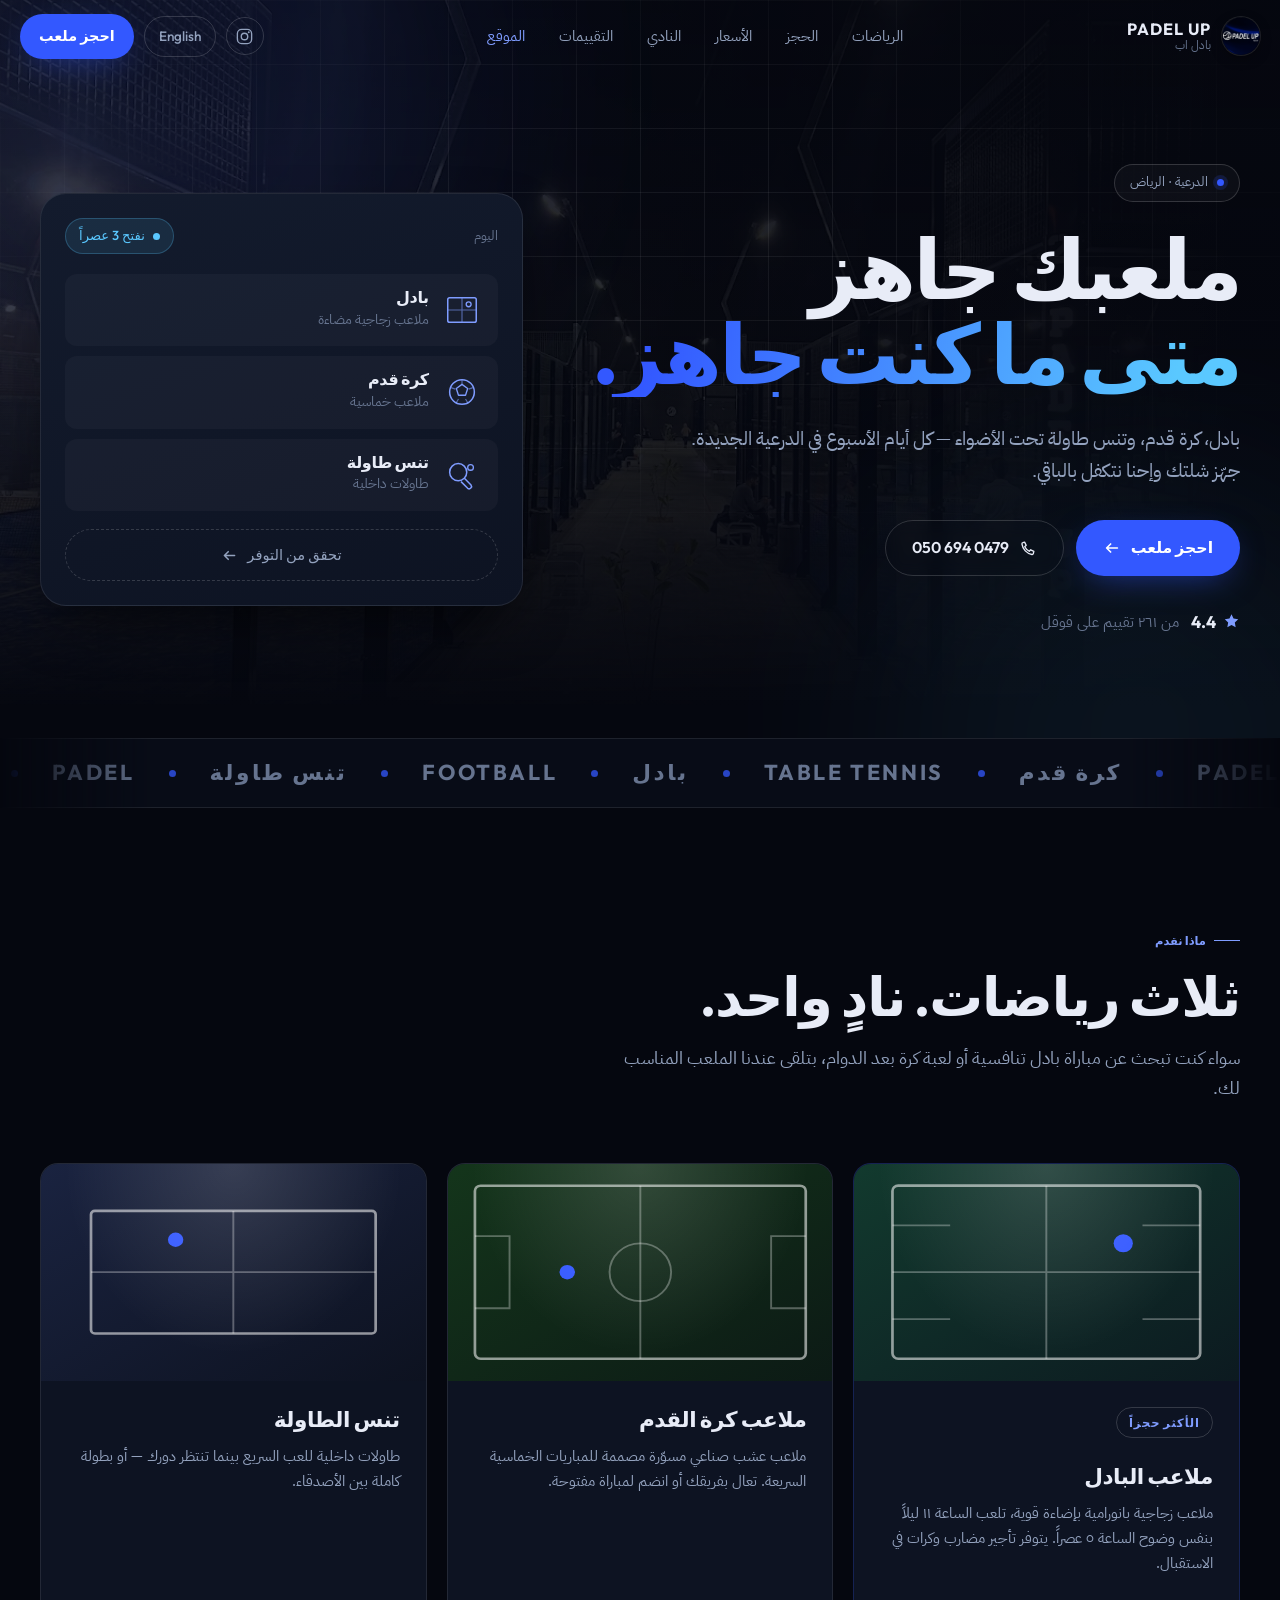
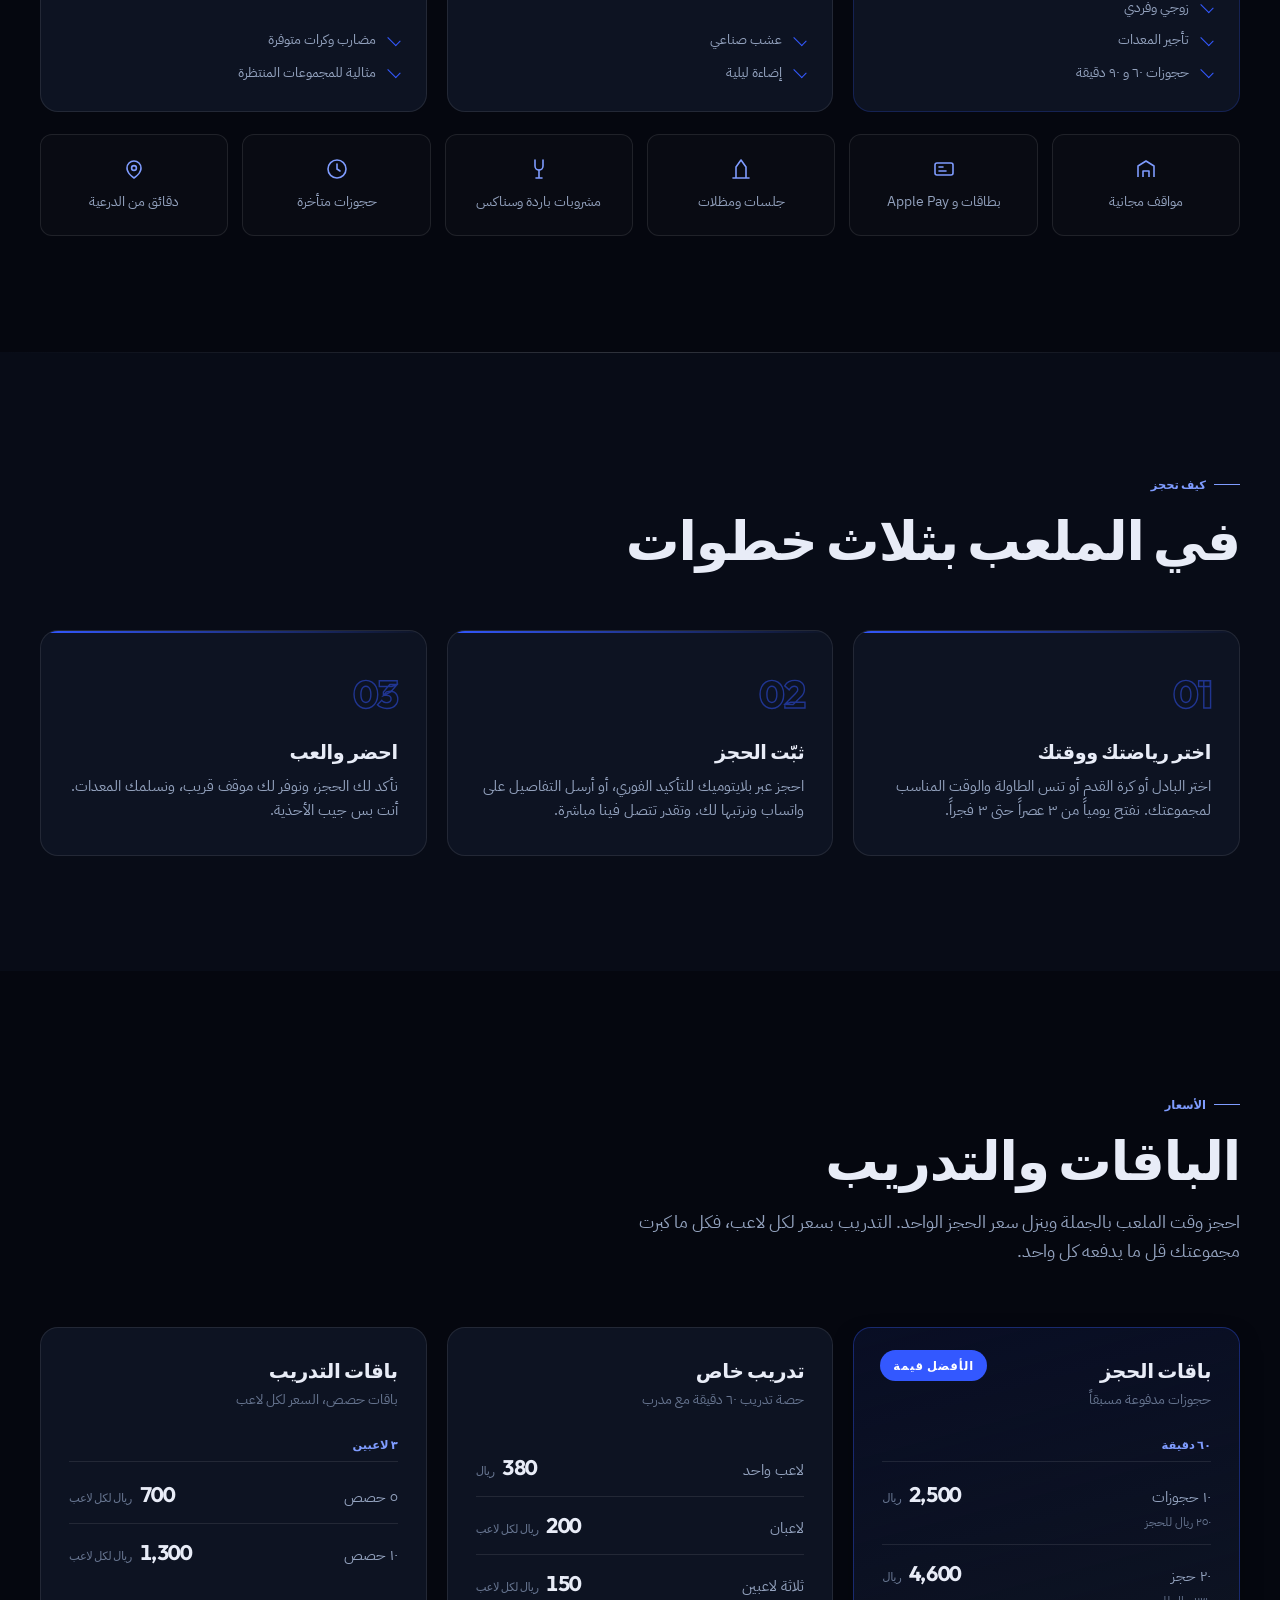
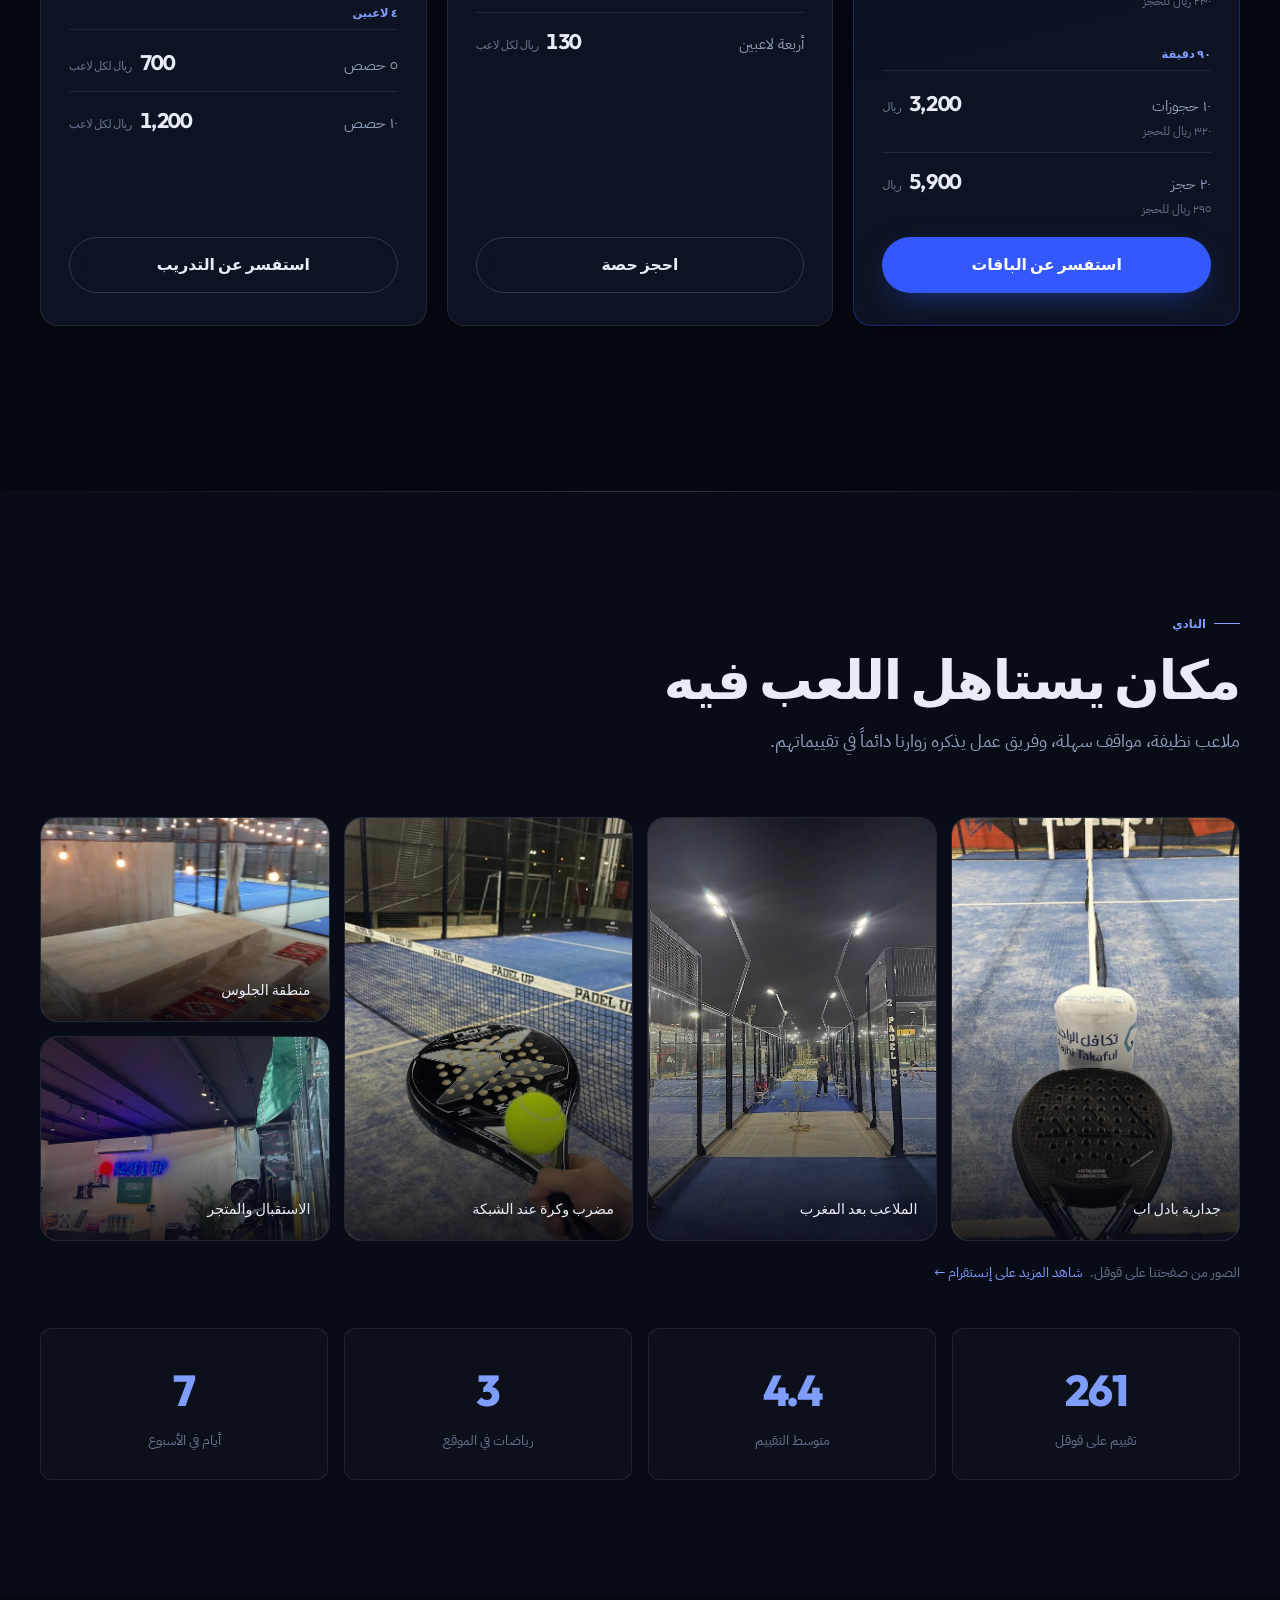
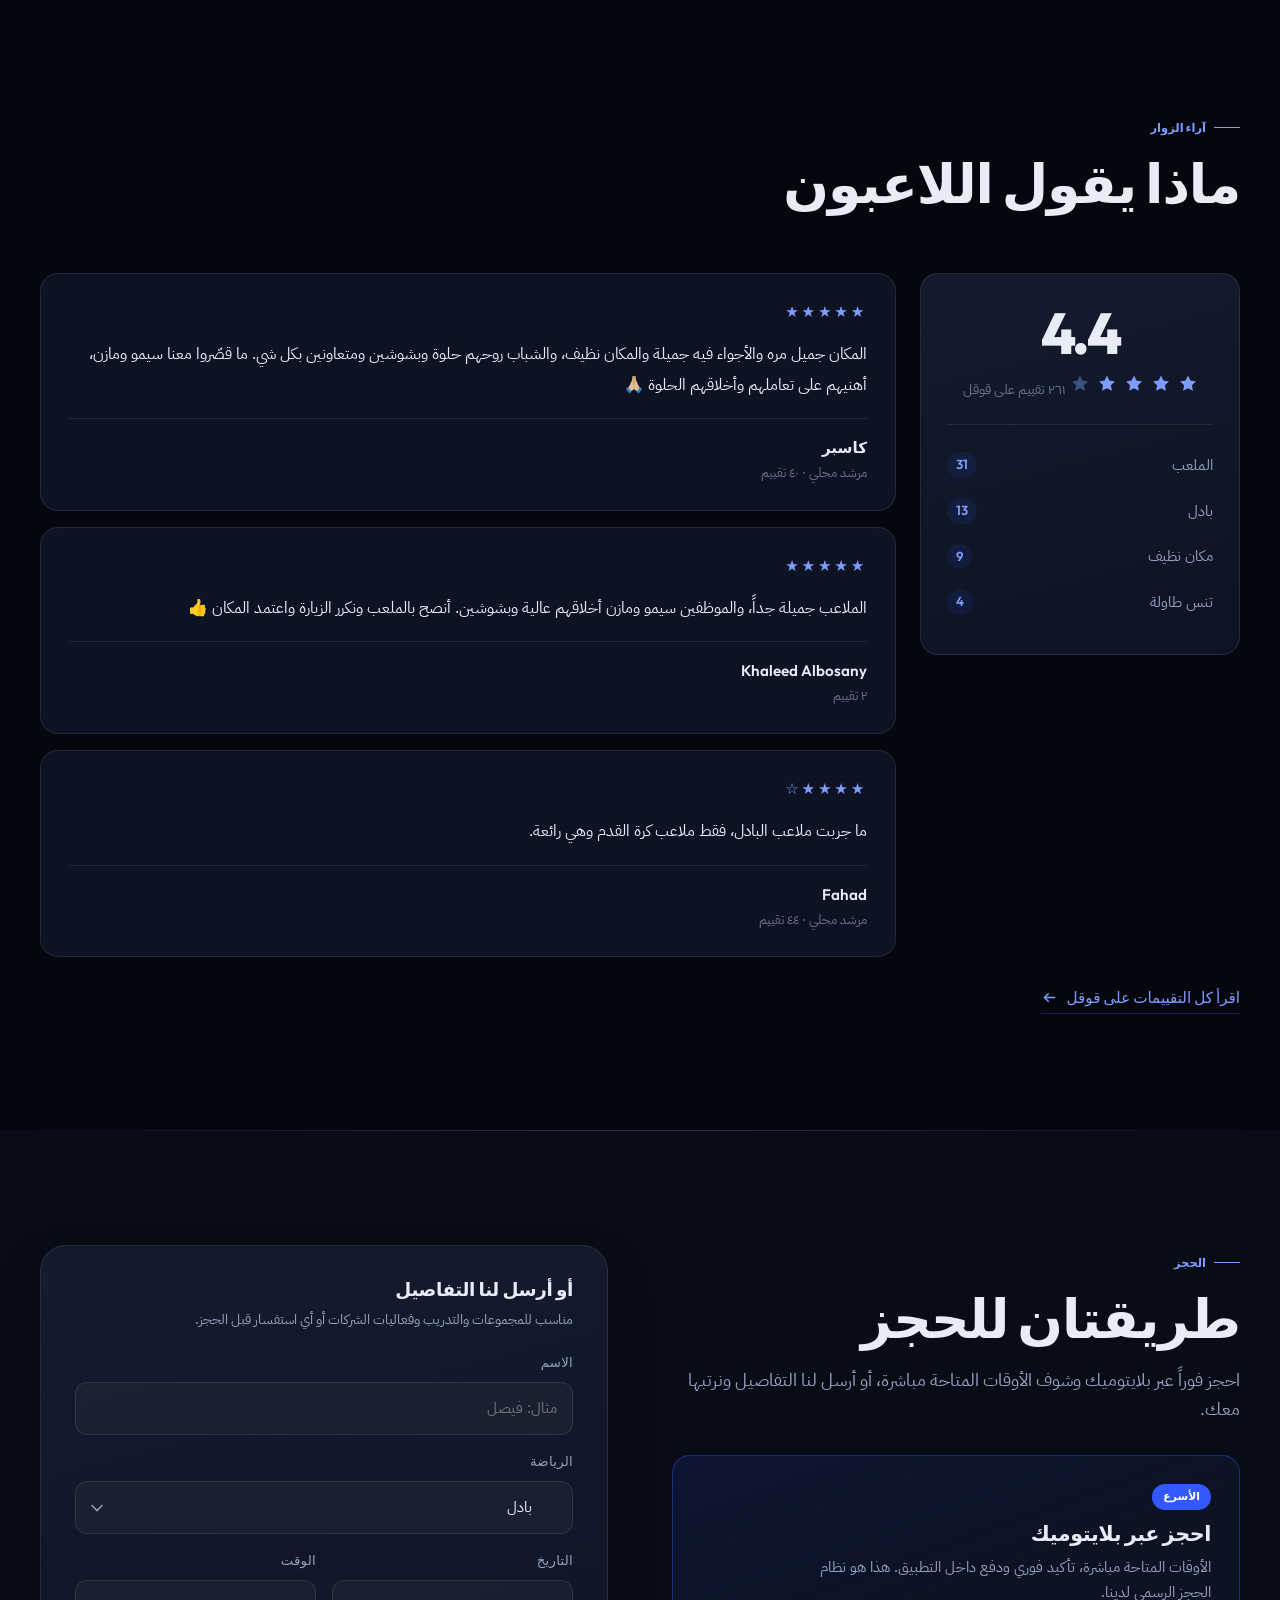
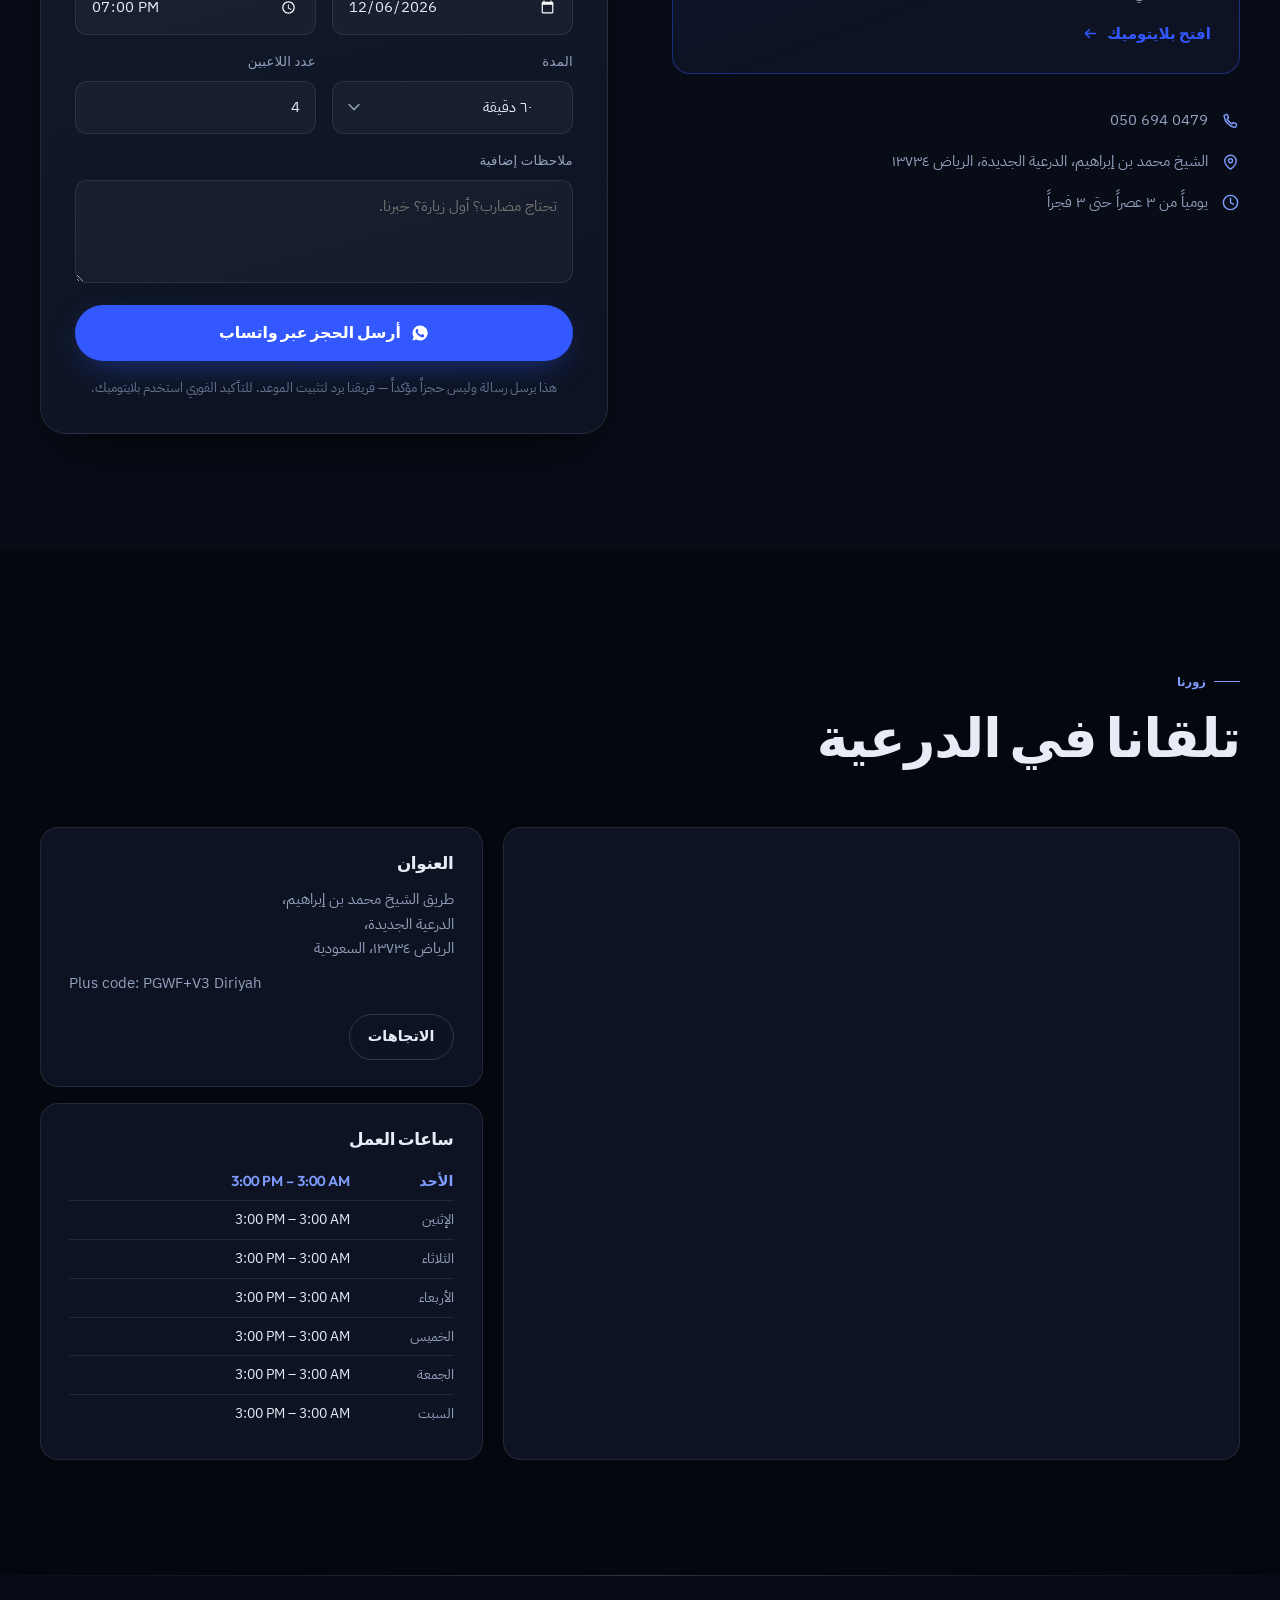
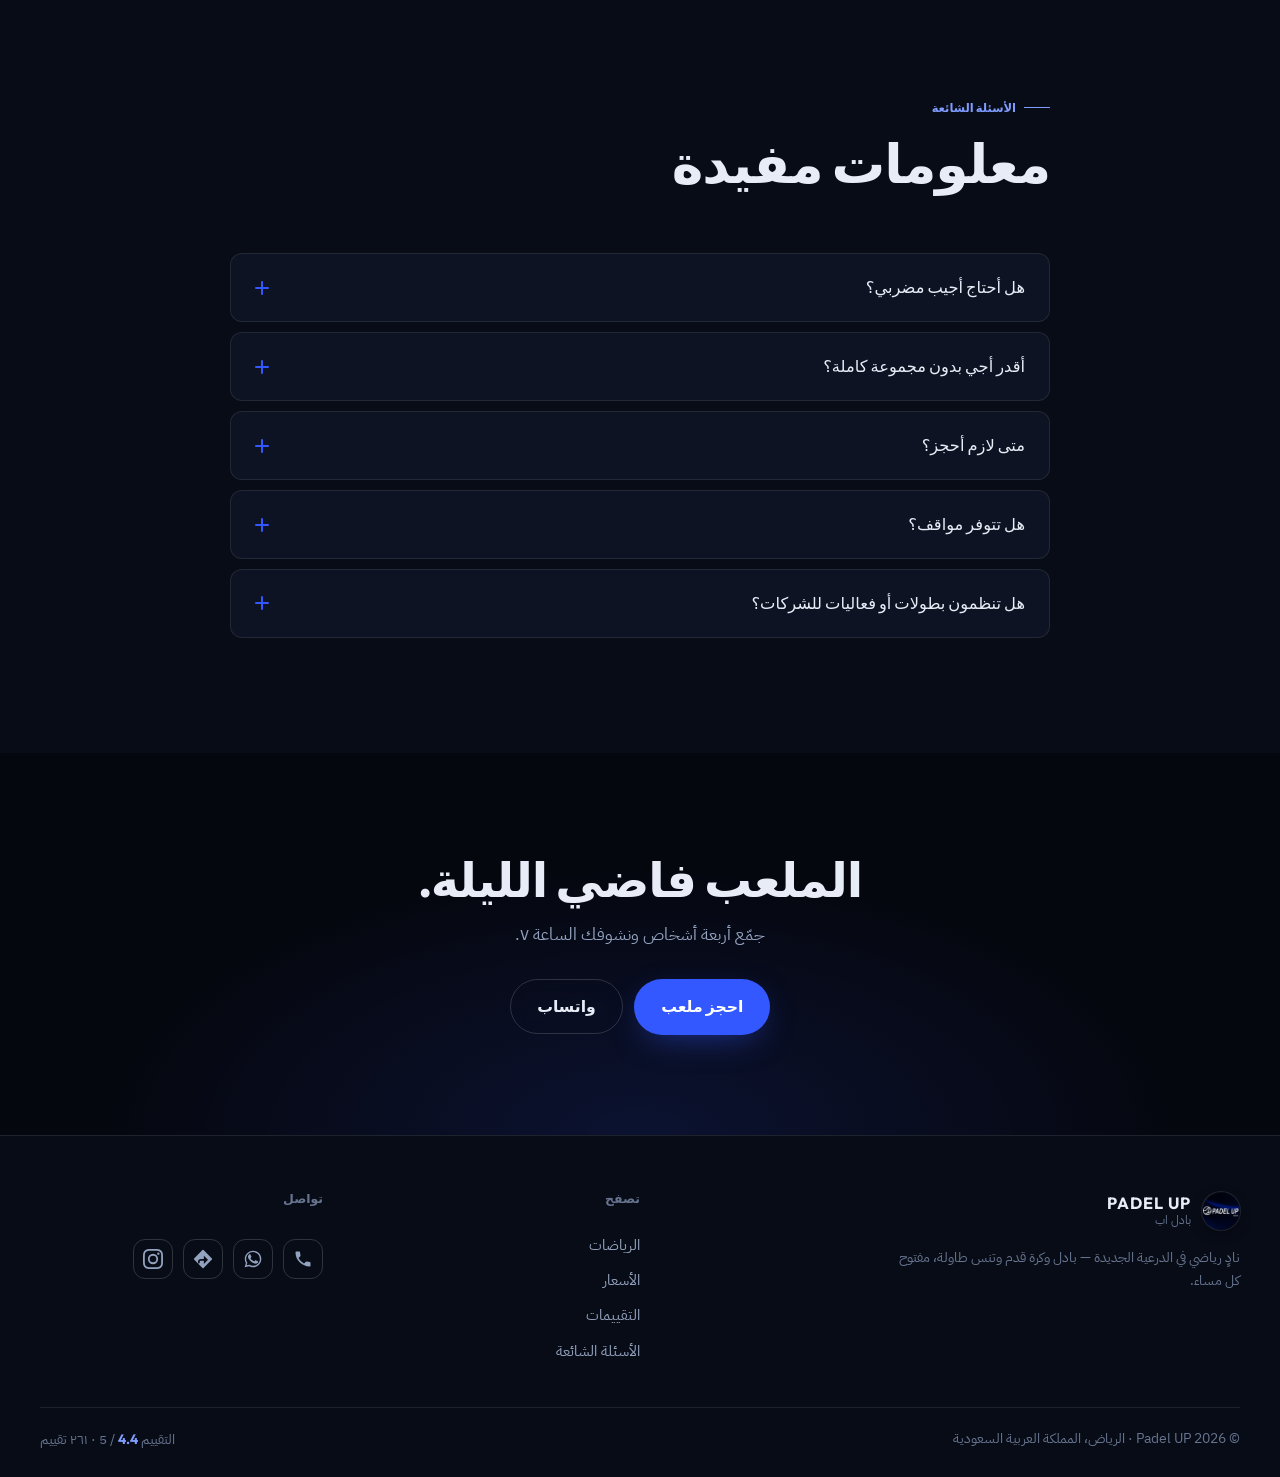
==== commit d6c3ca12: "Make the phone an icon too, so the footer column is all icons The contact column is now four icon bu" ====
--- a/index.html
+++ b/index.html
@@ -814,8 +814,14 @@
 
     <div class="footer__contact">
       <h4 data-en="Contact" data-ar="تواصل">تواصل</h4>
-      <a href="tel:+966506940479" dir="ltr">050 694 0479</a>
       <ul class="social">
+        <li>
+          <a class="social__link" href="tel:+966506940479"
+             data-al-en="Call 050 694 0479" data-al-ar="اتصل 050 694 0479"
+             aria-label="اتصل 050 694 0479" title="050 694 0479">
+            <svg viewBox="0 0 24 24" fill="currentColor" aria-hidden="true"><path d="M6.62 10.79a15.05 15.05 0 0 0 6.59 6.59l2.2-2.2a1 1 0 0 1 1.03-.24c1.12.37 2.33.57 3.56.57a1 1 0 0 1 1 1V20a1 1 0 0 1-1 1A17 17 0 0 1 3 4a1 1 0 0 1 1-1h3.5a1 1 0 0 1 1 1c0 1.24.2 2.44.57 3.56a1 1 0 0 1-.25 1.03l-2.2 2.2Z"/></svg>
+          </a>
+        </li>
         <li>
           <a class="social__link social__link--wa" href="https://wa.me/966506940479" target="_blank" rel="noopener"
              aria-label="WhatsApp" title="WhatsApp">
--- a/assets/css/styles.css
+++ b/assets/css/styles.css
@@ -673,7 +673,7 @@
 .footer__nav a:hover,.footer__contact a:hover{ color:var(--accent-text); }
 
 /* brand marks shown as logos rather than words */
-.social{ display:flex; gap:10px; margin-top:6px; }
+.social{ display:flex; gap:10px; margin-top:6px; flex-wrap:wrap; }
 .social__link{
   display:grid; place-items:center; width:40px; height:40px; border-radius:12px;
   border:1px solid var(--line-strong); color:var(--muted);
